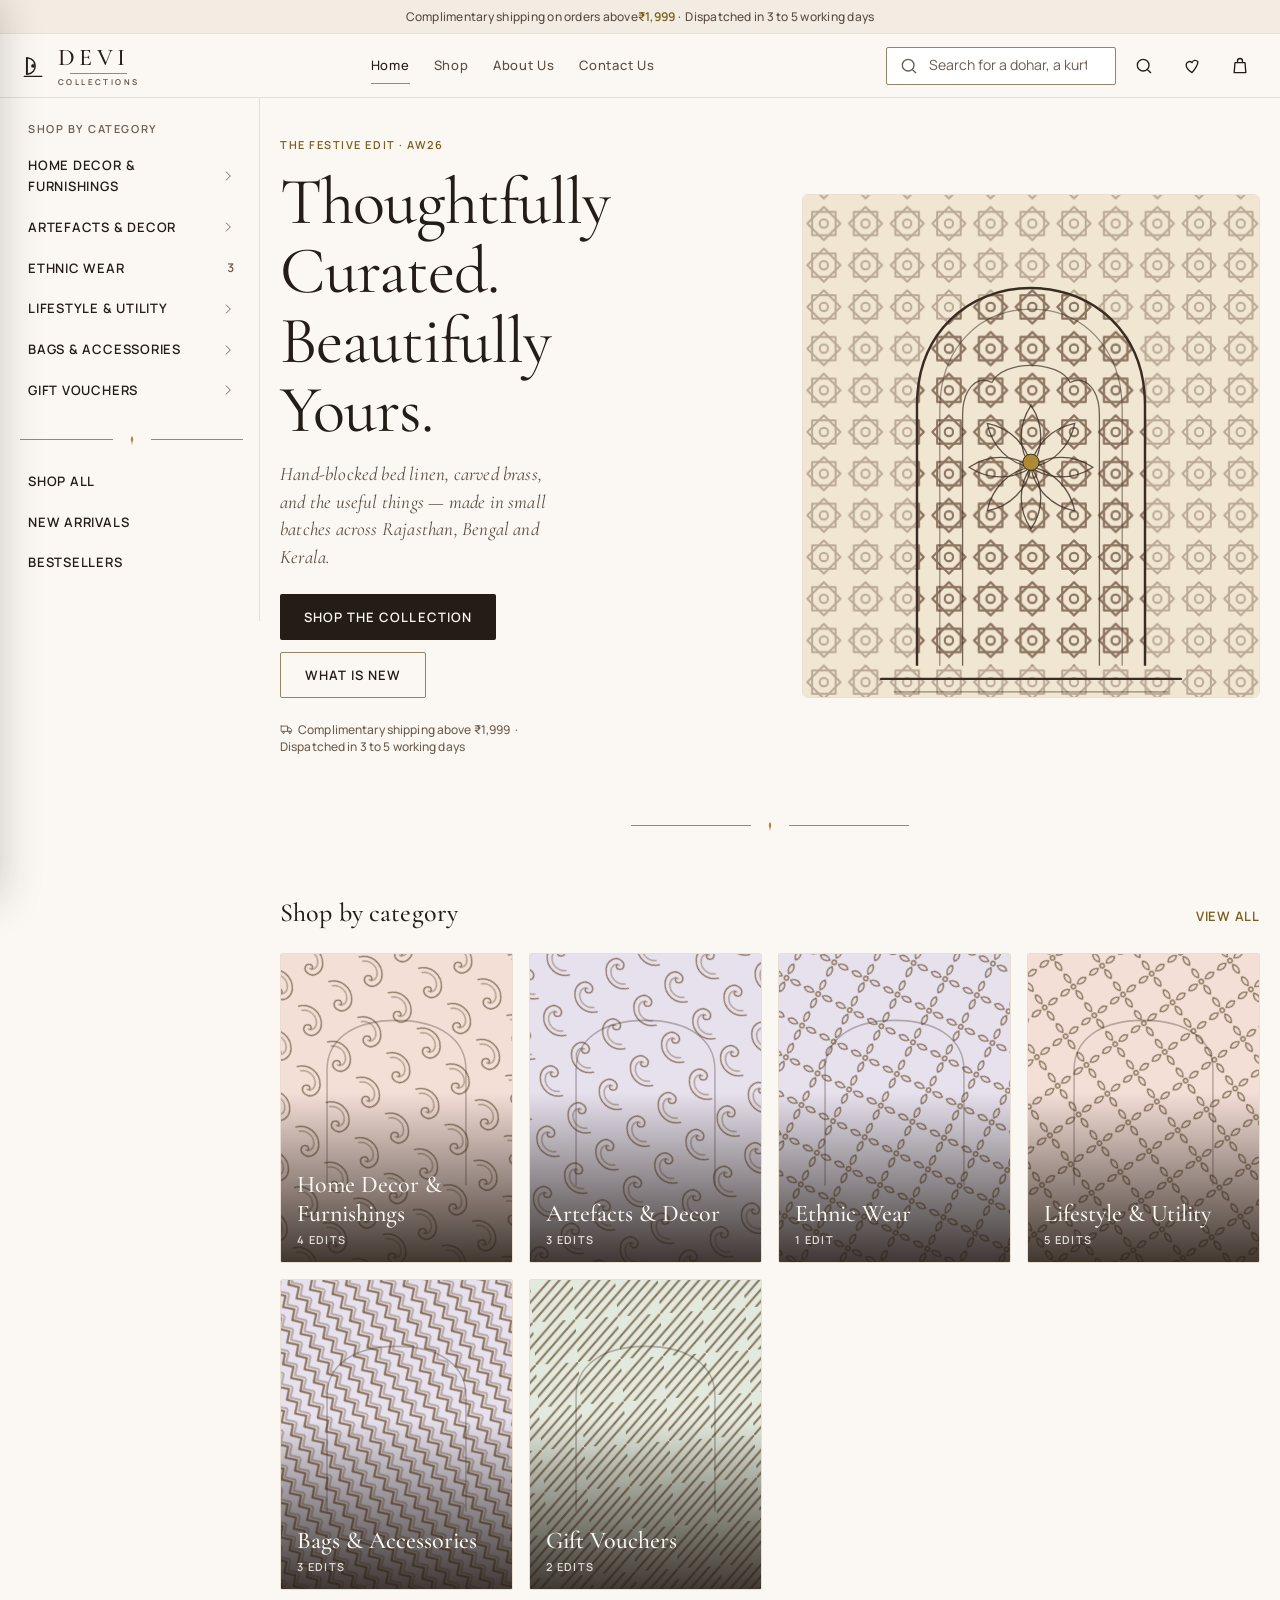
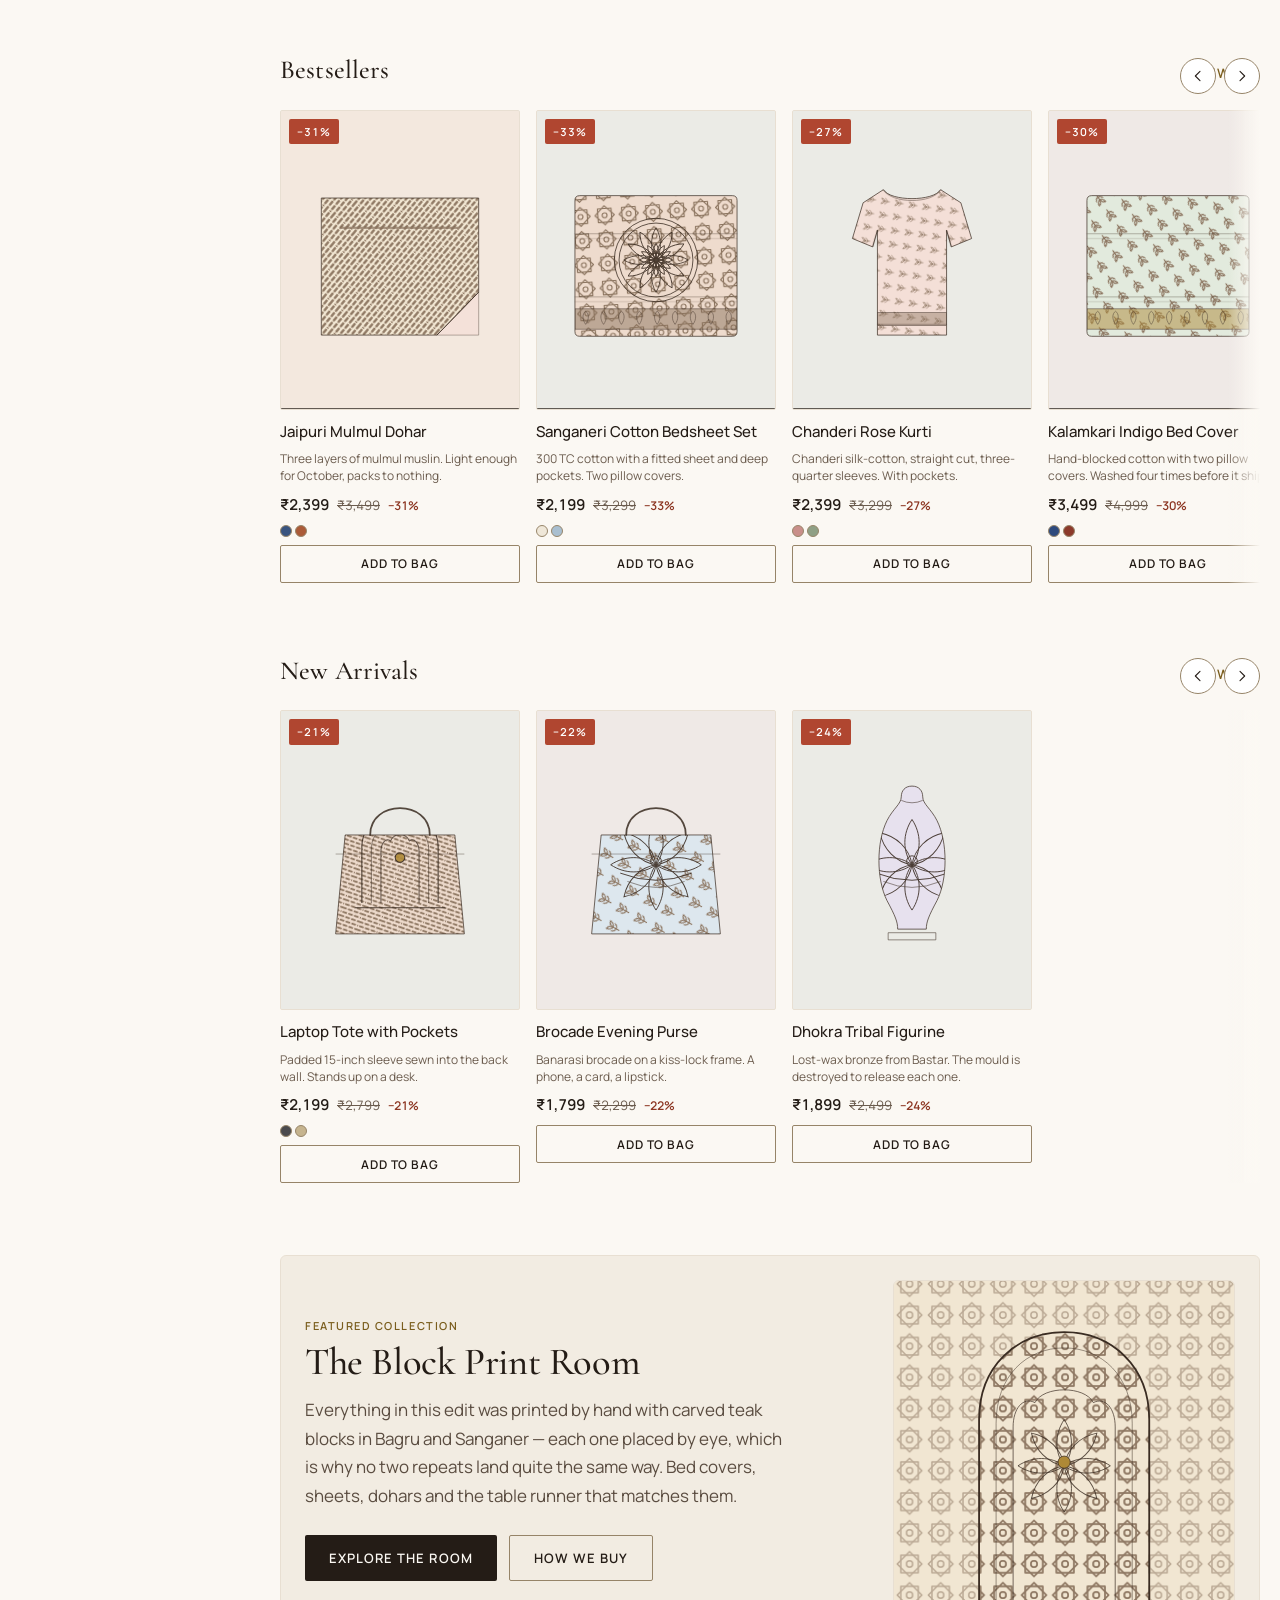
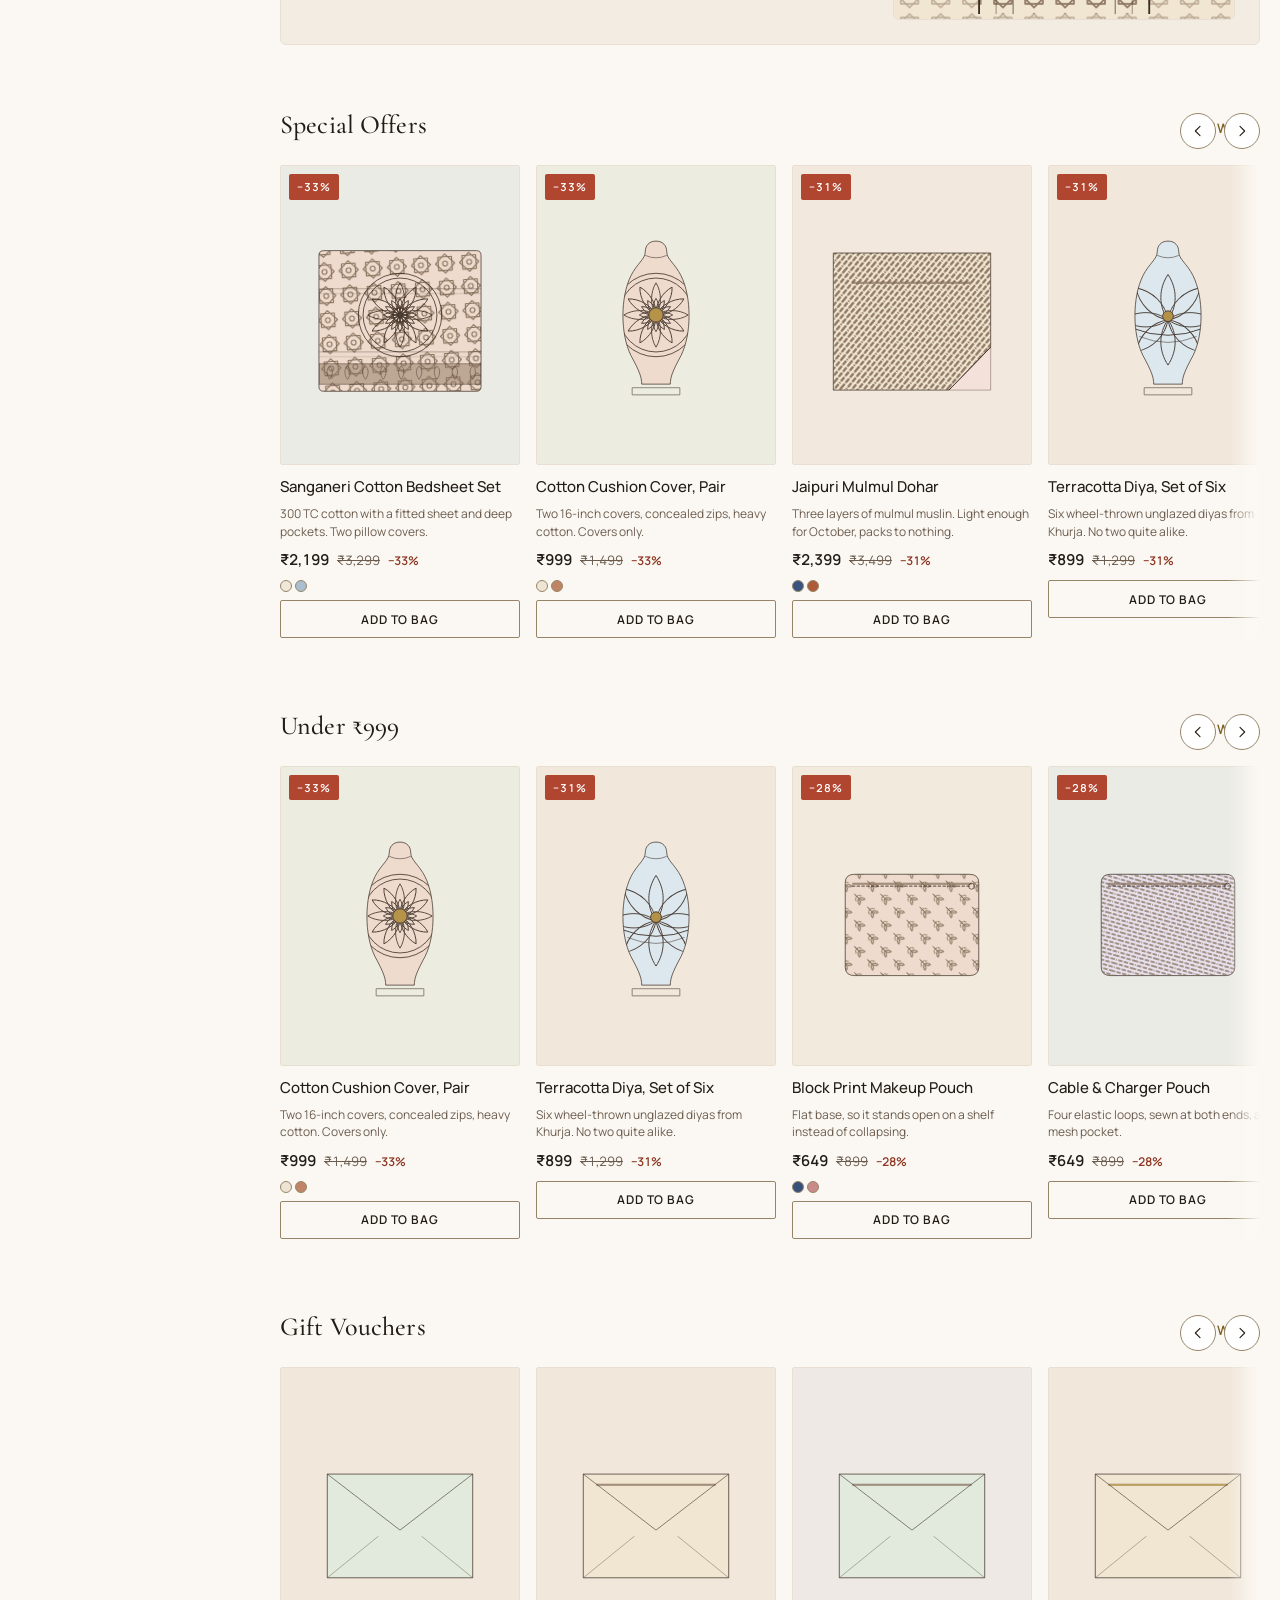
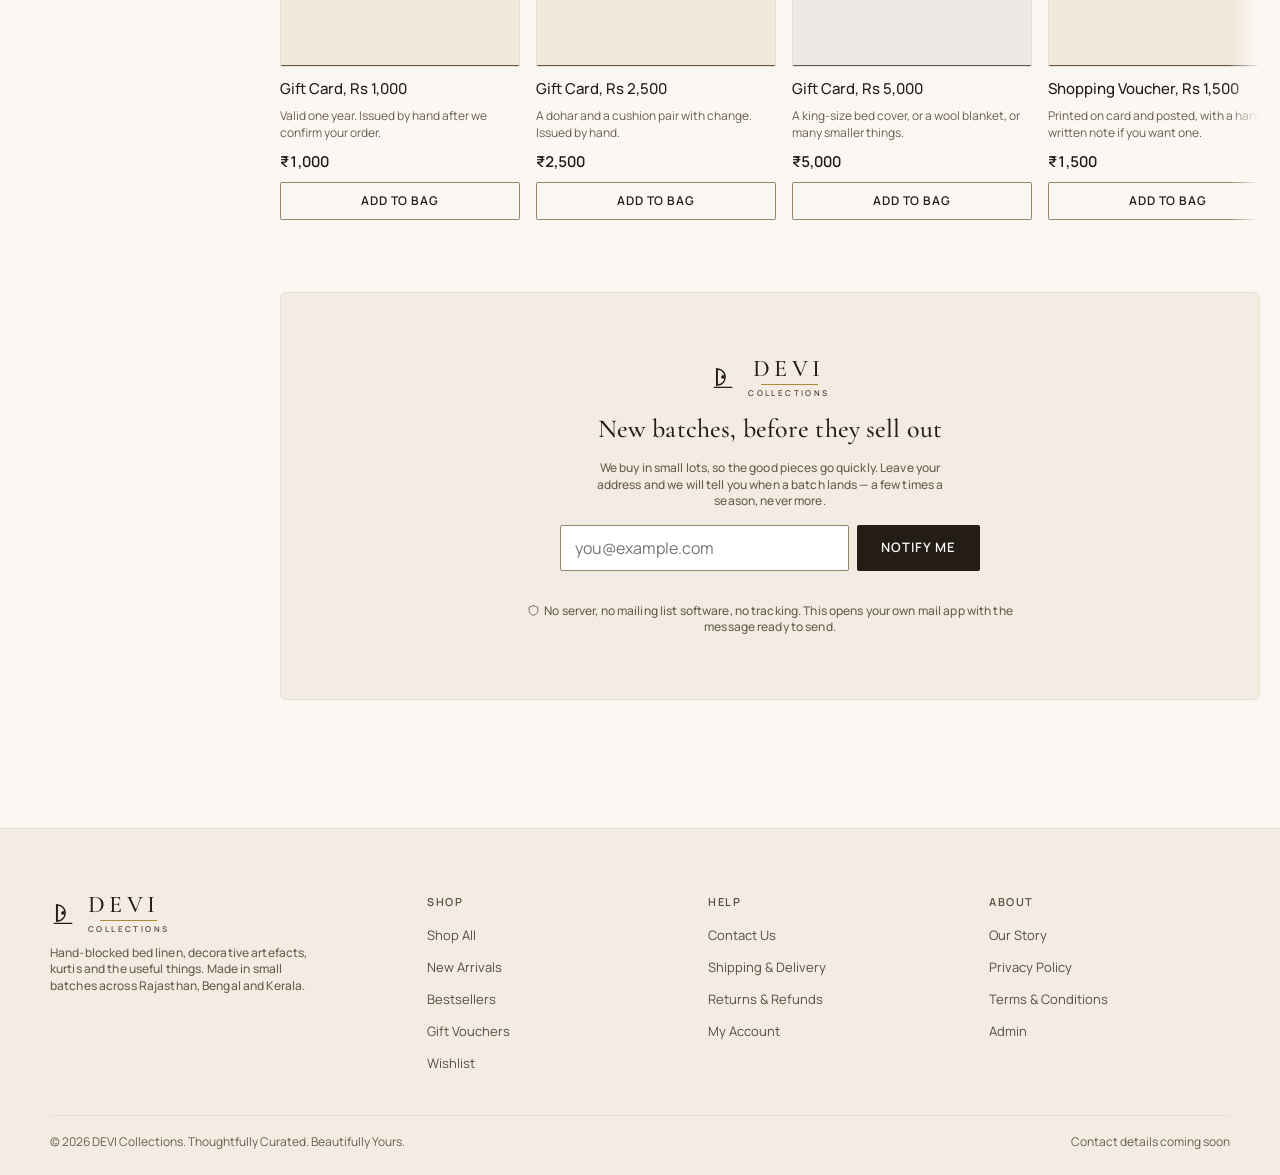
==== docs/index.html @ dd665f79 "DEVI Collections storefront A premium Indian lifestyle storefront: 54 products across six categories" ====
<!doctype html>
<html lang="en">
<head>
<meta charset="utf-8">
<meta name="viewport" content="width=device-width, initial-scale=1, viewport-fit=cover">
<title>DEVI Collections — Thoughtfully Curated. Beautifully Yours.</title>
<meta name="description" content="Hand-blocked bed linen, decorative artefacts, kurtis, utility goods and bags. A premium Indian lifestyle brand.">
<meta name="theme-color" content="#FBF8F3">

<link rel="preconnect" href="https://fonts.googleapis.com">
<link rel="preconnect" href="https://fonts.gstatic.com" crossorigin>
<link href="https://fonts.googleapis.com/css2?family=Cormorant+Garamond:ital,wght@0,400;0,500;0,600;1,400&family=Manrope:wght@400;500;600;700&display=swap" rel="stylesheet">

<!-- tokens.css MUST load first: every other sheet reads from it. -->
<style>
/* ===== styles/tokens.css ===== */
/* ============================================================================
   DEVI Collections — design tokens.

   THIS IS THE ONLY FILE IN THE PROJECT THAT MAY CONTAIN A :root BLOCK OR A
   LITERAL COLOUR. tools/tokens.pl enforces both halves of that: a hex in any
   other stylesheet fails the check, and so does a token defined in one palette
   block but missing from another.

   Three blocks, as in kirana: :root, the prefers-color-scheme override, and the
   forced [data-theme] block. DEVI ships LIGHT-ONLY -- the brand's whole claim is
   warm ivory, and a dark mode inverts the one thing that is the brand. So all
   three blocks carry the SAME light values.

   That is not a dodge, and the thing that makes it honest is `color-scheme:light`
   in all three. Copy light values into the dark block but leave `color-scheme:dark`
   and the page renders ivory while the browser renders scrollbars, date pickers
   and form widgets dark on top of it -- a half-themed page, which is worse than
   either choice made properly.

   To add a real dark palette later: fill in the two dark blocks and flip their
   color-scheme. Nothing else in the project needs to change, because no component
   rule anywhere names a colour.

   ⚠️ Every contrast ratio in the comments below was COMPUTED with the WCAG
   relative-luminance formula, not estimated. Three values were moved after
   measuring rather than shipped -- each is noted where it sits.
   ========================================================================= */

:root{
  /* ---- surfaces ---------------------------------------------------------- */
  --paper:#FBF8F3;   /* the page. Warm ivory, not white. */
  --card:#FFFFFF;    /* lifted panels, form fields, the drawer */
  --sunk:#F2ECE2;    /* the announcement strip, image tiles, disabled fills */

  /* ---- text -------------------------------------------------------------- */
  /* ink 15.82 on paper / 16.76 on card / 14.27 on sunk
     ink-soft 8.43 on paper / 8.26 on card / 7.03 on sunk
     ink-dim 6.07 on paper / 6.43 on card / 5.47 on sunk  -- clears 4.5 at 12px */
  --ink:#241C16;
  --ink-soft:#5A4C40;
  --ink-dim:#6B5C4E;
  --on-ink:#FBF8F3;  /* text on a filled --ink button. 15.82 */

  /* ---- borders ----------------------------------------------------------- */
  /* --edge is a DECORATIVE hairline and may be faint.
     --edge-2 is a CONTROL border -- a text input's border IS its affordance --
     so it must clear 3:1 on every surface it can sit on.
     ⚠️ #D3C6B4 was the obvious value and measured 1.68 on --card. A straight
     fail. Moved to #968468: 3.62 card / 3.42 paper / 3.08 sunk. */
  --edge:#E8DFD2;
  --edge-2:#968468;

  /* ---- antique gold ------------------------------------------------------ */
  /* ⚠️ #AE8936 is PINNED, not chosen. It is the only value in the family where
     dark ink on filled gold clears 4.5 (4.95) AND gold itself clears 3:1
     against --paper (3.08) so it can be a hairline rule.
     #9C7A2E failed BOTH ways at once -- white on it 4.01, dark ink on it 4.18:
     the classic mid-luminance dead zone. One step lighter (#B9944A) and the
     3:1 hairline rule fails at 2.68.
     ⚠️ --on-gold is DARK. This is the "never hardcode #fff on an accent" rule
     biting in LIGHT mode, which is where nobody expects it. */
  --gold:#AE8936;
  --gold-wash:#F8F0DC;
  --gold-ink:#7A5D1D;   /* 6.16 on card / 5.42 on gold-wash / 5.24 on sunk */
  --on-gold:#2A1F0C;    /* 4.95 on gold */

  /* ---- terracotta: SALE AND DISCOUNT ONLY -------------------------------- */
  /* Deliberately not the same hue as --alert. A price that is good news and a
     field that is wrong must not wear the same colour. */
  --rose:#B04630;
  --rose-wash:#FBEBE5;
  --rose-ink:#8C3521;   /* 7.94 on card / 6.85 on rose-wash */
  --on-rose:#FFFFFF;    /* 5.58 on rose */

  /* ---- success ----------------------------------------------------------- */
  --good:#2E6B4F;
  --good-wash:#E6F1EA;
  --good-ink:#215540;   /* 8.61 on card / 7.44 on good-wash */
  --on-good:#FFFFFF;    /* 6.30 on good */

  /* ---- error ------------------------------------------------------------- */
  --alert:#A8322A;
  --alert-wash:#FAEAE7;
  --alert-ink:#8A251E;  /* 8.88 on card / 7.61 on alert-wash */
  --on-alert:#FFFFFF;   /* 6.66 on alert */

  /* ---- amber: the honesty strip ------------------------------------------ */
  /* Its own accent, because "this is a demo id and takes no money" is neither
     an error nor good news, and must not be mistaken for either. */
  --warn:#8A6514;
  --warn-wash:#FCF3DF;
  --warn-ink:#6E5010;   /* 7.26 on card / 6.33 on warn-wash */
  --on-warn:#FFFFFF;    /* 5.21 on warn */

  /* ---- overlay ----------------------------------------------------------- */
  /* The category-tile gradient and the quick-view bar. Text sits only where
     alpha >= 0.80, measured 8.98 at that edge and 10.81 at full strength. */
  --veil:rgba(36,28,22,.86);
  --on-veil:#FBF8F3;
  --scrim:rgba(36,28,22,.44);  /* behind the mobile drawer */

  /* ---- ARTWORK: non-varying by design ------------------------------------
     Declared IDENTICALLY in all three blocks, exactly as kirana's --qr-paper /
     --qr-ink pair is. A generated swatch is a piece of cloth under light.
     Inverting it in dark mode makes every product read as a cut-out, and a real
     photograph -- the swap path -- is shot on white and cannot invert at all.
     Declaring these as non-varying is the honest way to say "not themed",
     rather than hardcoding them in art.js and arguing with the checker.

     art-ink measures 10.01-10.90 on all six pastels.
     art-ink-2 measures 3.24-3.53 -- LINEWORK ONLY, never text.
     ⚠️ art-gold on the pastels is 2.43-2.65 and FAILS 3:1. It is not fixed by
     darkening; it is fixed by a rule: GOLD IS A FILL, NEVER A STROKE. Every
     gold shape in art.js carries a 0.75-unit --art-ink outline (4.11 on gold),
     so the shape's edge carries the contrast. That is also how real zari and
     khari block-printing physically looks -- metallic fill inside a printed
     outline. The accessibility fix and the craft authenticity are one decision. */
  --art-paper:#FFFDF8;
  --art-ink:#3A2C22;
  --art-ink-2:#8C7560;
  --art-gold:#AE8936;
  --p-blush:#F4DFD7;
  --p-sage:#E2EADD;
  --p-sky:#DDE7EE;
  --p-sand:#F1E6D2;
  --p-lilac:#E7E1EE;
  --p-clay:#EEDBCD;

  /* ---- shadows ----------------------------------------------------------- */
  --sh-card:0 1px 2px rgba(36,28,22,.06);
  --sh-lift:0 6px 24px rgba(36,28,22,.10);
  --sh-drawer:0 0 40px rgba(36,28,22,.22);

  /* ---- type -------------------------------------------------------------- */
  /* Cormorant is VOICE: hero, headings, category names, the tagline.
     Manrope is DATA: product names, prices, labels, buttons, form fields.
     Applying the serif to everything is what makes a template collapse at 13px.
     ⚠️ Cormorant is never used below 20px -- its thin strokes hint away on
     Windows below that and it looks cheap, the opposite of the intent.
     --f-deva is a SYSTEM stack, loaded for nobody: the brand authors no
     Devanagari, but a customer's name or address will contain it and must not
     render as tofu. A webfont for someone else's keystrokes is 180KB wasted. */
  --f-display:'Cormorant Garamond',Georgia,'Times New Roman',serif;
  --f-ui:'Manrope','Segoe UI',system-ui,-apple-system,sans-serif;
  --f-deva:'Noto Sans Devanagari','Nirmala UI','Mangal',sans-serif;

  /* ---- space ------------------------------------------------------------- */
  /* s6/s7 are 40/64 against kirana's 32/48. This brand's whole claim is white
     space and the section rhythm has to be visibly slower. */
  --s1:4px; --s2:8px; --s3:12px; --s4:16px; --s5:24px; --s6:40px; --s7:64px;

  /* ---- radii ------------------------------------------------------------- */
  /* 2/6 against kirana's 6/10. Rounded corners read friendly and app-like;
     premium textile retail is near-square. */
  --r1:2px; --r2:6px;

  /* ---- metrics ----------------------------------------------------------- */
  --hh:64px;      /* header row */
  --strip:34px;   /* announcement strip above it */
  --rail:260px;   /* the category sidebar */
  --gutter:max(20px, env(safe-area-inset-left, 0px));

  /* ---- motion ------------------------------------------------------------
     Three durations, two easings, nothing else. No bounce, no spring, no
     overshoot anywhere in this system -- an overshoot curve says "playful".
     Every value here decelerates into place and stops.
     --t-zoom is the one deliberate outlier: a slow card zoom reads as
     considered, a 220ms one reads as a web app. */
  --t-micro:140ms;
  --t-move:220ms;
  --t-drawer:320ms;
  --t-zoom:480ms;
  --e-enter:cubic-bezier(.2,.6,.2,1);
  --e-exit:cubic-bezier(.4,0,.6,1);

  color-scheme:light;
}

/* DEVI ships light-only. This block exists so that the OS dark preference
   cannot produce a half-themed page -- NOT because the palette is unfinished.
   Do not "fill this in" with dark values without also doing the contrast work
   and flipping color-scheme; see the header of this file. */
@media (prefers-color-scheme: dark){
  :root:not([data-theme="light"]){
    --paper:#FBF8F3; --card:#FFFFFF; --sunk:#F2ECE2;
    --ink:#241C16; --ink-soft:#5A4C40; --ink-dim:#6B5C4E; --on-ink:#FBF8F3;
    --edge:#E8DFD2; --edge-2:#968468;
    --gold:#AE8936; --gold-wash:#F8F0DC; --gold-ink:#7A5D1D; --on-gold:#2A1F0C;
    --rose:#B04630; --rose-wash:#FBEBE5; --rose-ink:#8C3521; --on-rose:#FFFFFF;
    --good:#2E6B4F; --good-wash:#E6F1EA; --good-ink:#215540; --on-good:#FFFFFF;
    --alert:#A8322A; --alert-wash:#FAEAE7; --alert-ink:#8A251E; --on-alert:#FFFFFF;
    --warn:#8A6514; --warn-wash:#FCF3DF; --warn-ink:#6E5010; --on-warn:#FFFFFF;
    --veil:rgba(36,28,22,.86); --on-veil:#FBF8F3; --scrim:rgba(36,28,22,.44);
    --art-paper:#FFFDF8; --art-ink:#3A2C22; --art-ink-2:#8C7560; --art-gold:#AE8936;
    --p-blush:#F4DFD7; --p-sage:#E2EADD; --p-sky:#DDE7EE;
    --p-sand:#F1E6D2; --p-lilac:#E7E1EE; --p-clay:#EEDBCD;
    --sh-card:0 1px 2px rgba(36,28,22,.06);
    --sh-lift:0 6px 24px rgba(36,28,22,.10);
    --sh-drawer:0 0 40px rgba(36,28,22,.22);
    --f-display:'Cormorant Garamond',Georgia,'Times New Roman',serif;
    --f-ui:'Manrope','Segoe UI',system-ui,-apple-system,sans-serif;
    --f-deva:'Noto Sans Devanagari','Nirmala UI','Mangal',sans-serif;
    --s1:4px; --s2:8px; --s3:12px; --s4:16px; --s5:24px; --s6:40px; --s7:64px;
    --r1:2px; --r2:6px;
    --hh:64px; --strip:34px; --rail:260px;
    --gutter:max(20px, env(safe-area-inset-left, 0px));
    --t-micro:140ms; --t-move:220ms; --t-drawer:320ms; --t-zoom:480ms;
    --e-enter:cubic-bezier(.2,.6,.2,1);
    --e-exit:cubic-bezier(.4,0,.6,1);
    color-scheme:light;
  }
}

/* The forced-theme block, for a host that sets data-theme explicitly.
   Byte-identical to the one above, for the same reason. */
:root[data-theme="dark"]{
  --paper:#FBF8F3; --card:#FFFFFF; --sunk:#F2ECE2;
  --ink:#241C16; --ink-soft:#5A4C40; --ink-dim:#6B5C4E; --on-ink:#FBF8F3;
  --edge:#E8DFD2; --edge-2:#968468;
  --gold:#AE8936; --gold-wash:#F8F0DC; --gold-ink:#7A5D1D; --on-gold:#2A1F0C;
  --rose:#B04630; --rose-wash:#FBEBE5; --rose-ink:#8C3521; --on-rose:#FFFFFF;
  --good:#2E6B4F; --good-wash:#E6F1EA; --good-ink:#215540; --on-good:#FFFFFF;
  --alert:#A8322A; --alert-wash:#FAEAE7; --alert-ink:#8A251E; --on-alert:#FFFFFF;
  --warn:#8A6514; --warn-wash:#FCF3DF; --warn-ink:#6E5010; --on-warn:#FFFFFF;
  --veil:rgba(36,28,22,.86); --on-veil:#FBF8F3; --scrim:rgba(36,28,22,.44);
  --art-paper:#FFFDF8; --art-ink:#3A2C22; --art-ink-2:#8C7560; --art-gold:#AE8936;
  --p-blush:#F4DFD7; --p-sage:#E2EADD; --p-sky:#DDE7EE;
  --p-sand:#F1E6D2; --p-lilac:#E7E1EE; --p-clay:#EEDBCD;
  --sh-card:0 1px 2px rgba(36,28,22,.06);
  --sh-lift:0 6px 24px rgba(36,28,22,.10);
  --sh-drawer:0 0 40px rgba(36,28,22,.22);
  --f-display:'Cormorant Garamond',Georgia,'Times New Roman',serif;
  --f-ui:'Manrope','Segoe UI',system-ui,-apple-system,sans-serif;
  --f-deva:'Noto Sans Devanagari','Nirmala UI','Mangal',sans-serif;
  --s1:4px; --s2:8px; --s3:12px; --s4:16px; --s5:24px; --s6:40px; --s7:64px;
  --r1:2px; --r2:6px;
  --hh:64px; --strip:34px; --rail:260px;
  --gutter:max(20px, env(safe-area-inset-left, 0px));
  --t-micro:140ms; --t-move:220ms; --t-drawer:320ms; --t-zoom:480ms;
  --e-enter:cubic-bezier(.2,.6,.2,1);
  --e-exit:cubic-bezier(.4,0,.6,1);
  color-scheme:light;
}

/* ===== styles/base.css ===== */
/* ============================================================================
   DEVI Collections — reset, type scale, focus, utilities.

   NO LITERAL COLOURS IN THIS FILE OR ANY OTHER STYLESHEET. Everything goes
   through a token from tokens.css. tools/tokens.pl fails on a hex here.
   ========================================================================= */

*,*::before,*::after{ box-sizing:border-box; }

html{
  -webkit-text-size-adjust:100%;
  scroll-behavior:smooth;
}

body{
  margin:0;
  background:var(--paper);
  color:var(--ink);
  font-family:var(--f-ui);
  font-size:15px;
  line-height:1.60;
  font-weight:400;
  -webkit-font-smoothing:antialiased;
  -moz-osx-font-smoothing:grayscale;
  text-rendering:optimizeLegibility;
}

/* ⚠️ LOAD-BEARING. Any component rule giving an element a display beats the
   UA's [hidden], and this site has sections that are display:grid and category
   sub-lists that are display:flex. Without !important the entire category tree
   renders permanently expanded and every screen stacks on top of every other.
   This exact bug left kirana's back button sitting on its home screen. */
[hidden]{ display:none !important; }

img,svg{ display:block; max-width:100%; }
img{ height:auto; }

/* ⚠️ The blanket display:block above is right for a standalone glyph and
   WRONG for one sitting inside a sentence -- it throws the icon onto its own
   line, which looked like a stray mark above the hero's shipping note.
   An icon in flowing text is inline, and sits on the baseline. */
p svg, .t-micro svg, .card-desc svg, .crumbs svg, .total-row svg, .ord-meta svg{
  display:inline-block; vertical-align:-.15em; margin-right:2px;
}

button,input,select,textarea{
  font:inherit;
  color:inherit;
  margin:0;
}
button{ background:none; border:0; padding:0; cursor:pointer; }
button:disabled{ cursor:not-allowed; }

a{ color:inherit; text-decoration:none; }

ul,ol{ margin:0; padding:0; list-style:none; }

h1,h2,h3,h4,p,figure,blockquote{ margin:0; }

hr{ border:0; border-top:1px solid var(--edge); margin:0; }

/* User-entered text will contain Devanagari. The brand authors none, so no
   webfont is loaded -- this is a system stack so a name or an address line
   never renders as tofu. */
input,textarea,.user-text{ font-family:var(--f-ui),var(--f-deva); }

/* ---------------------------------------------------------------------------
   FOCUS -- two-tone, and this is not optional.

   ⚠️ A single --ink ring measures 2.66 on --good and fails. The --paper halo
   guarantees the ink ring always lands on --paper, where it measures 15.82
   whatever the element underneath is filled with. Provably correct for every
   current accent and every future one.
   ------------------------------------------------------------------------ */
:focus{ outline:none; }
:focus-visible{
  outline:2px solid var(--ink);
  outline-offset:2px;
  box-shadow:0 0 0 2px var(--paper);
  border-radius:var(--r1);
}

::selection{ background:var(--gold-wash); color:var(--ink); }

/* ---------------------------------------------------------------------------
   TYPE SCALE
   The ramp is 11 12 13 15 17 20 26 30 44 68. The top is roughly 1.25; the
   bottom four are HAND-SET, not ratio-derived -- 1.25 from 15px gives 18.75
   and 11.7, and a half-pixel type scale is how a system starts lying about
   itself.
   ------------------------------------------------------------------------ */

.t-hero{
  font-family:var(--f-display); font-weight:400;
  font-size:clamp(40px,5.2vw,68px); line-height:1.04; letter-spacing:-.015em;
}
.t-h1{
  font-family:var(--f-display); font-weight:500;
  font-size:clamp(30px,3vw,44px); line-height:1.12; letter-spacing:-.01em;
}
.t-h2{
  font-family:var(--f-display); font-weight:500;
  font-size:26px; line-height:1.22; letter-spacing:.005em;
}
.t-h3{
  font-family:var(--f-display); font-weight:600;
  font-size:20px; line-height:1.3;
}
.t-tagline{
  font-family:var(--f-display); font-weight:400; font-style:italic;
  font-size:19px; line-height:1.45; letter-spacing:.01em;
  color:var(--ink-soft);
}
.t-body{ font-size:15px; line-height:1.60; }
.t-long{ font-size:17px; line-height:1.70; }

/* The one device that signals "considered" without colour or ornament.
   The wide tracking is doing that work; do not reduce it. */
.t-eyebrow{
  font-size:11px; font-weight:600; line-height:1.2;
  text-transform:uppercase; letter-spacing:.14em;
}
.t-micro{ font-size:12px; font-weight:500; line-height:1.35; letter-spacing:.01em; }

.t-num{ font-variant-numeric:tabular-nums; }

/* ---------------------------------------------------------------------------
   UTILITIES
   ------------------------------------------------------------------------ */

.dim{ color:var(--ink-dim); }
.soft{ color:var(--ink-soft); }

.sr-only{
  position:absolute; width:1px; height:1px;
  padding:0; margin:-1px; overflow:hidden;
  clip:rect(0,0,0,0); white-space:nowrap; border:0;
}

/* Skip link -- visible only on keyboard focus. */
.skip{
  position:absolute; left:var(--s4); top:calc(var(--s4) * -4);
  z-index:90; padding:var(--s2) var(--s4);
  background:var(--card); border:1px solid var(--edge-2);
  border-radius:var(--r1);
  transition:top var(--t-micro) var(--e-enter);
}
.skip:focus-visible{ top:var(--s4); }

.stack > * + *{ margin-top:var(--s3); }

/* The gold rule ornament's container -- a hairline with the lotus bud centred.
   Used as the section divider throughout; it does more "not a template" work
   than any other single element in the system. */
.ornament{
  display:flex; align-items:center; justify-content:center;
  gap:var(--s3); color:var(--gold);
}
.ornament::before,.ornament::after{
  content:''; height:1px; flex:1; max-width:120px;
  background:currentColor;
}

/* ---------------------------------------------------------------------------
   MOTION
   The blanket rule, as in kirana. The drawer then appears instantly, which is
   correct behaviour and not a bug.

   ⚠️ But reduced motion must not mean reduced FEEDBACK. The product card's
   hover state is carried entirely by a transform, which this rule deletes --
   a common and completely invisible accessibility regression. components.css
   restores it as a gold inset ring under the same query.
   ------------------------------------------------------------------------ */
@media (prefers-reduced-motion: reduce){
  html{ scroll-behavior:auto; }
  *{ animation:none !important; transition:none !important; }
}

/* ===== styles/layout.css ===== */
/* ============================================================================
   DEVI Collections — the shell: strip, header, sidebar rail, drawer, footer.

   The sidebar collapses to a drawer at 1024px. That is the real constraint
   point: below it, 240px of rail plus three 240px cards plus gutters stops
   fitting, and shrinking the cards instead is what makes a grid look cramped.
   ========================================================================= */

/* ---------------------------------------------------------------------------
   ANNOUNCEMENT STRIP -- kept at every width. One line, and it is where free
   shipping and festive dates live.
   ------------------------------------------------------------------------ */
.strip{
  height:var(--strip);
  display:flex; align-items:center; justify-content:center;
  background:var(--sunk);
  border-bottom:1px solid var(--edge);
  padding:0 var(--gutter);
  font-size:12px; font-weight:500; letter-spacing:.02em;
  color:var(--ink-soft);
  text-align:center;
  overflow:hidden; white-space:nowrap; text-overflow:ellipsis;
}
.strip b{ color:var(--gold-ink); font-weight:600; }

/* ---------------------------------------------------------------------------
   HEADER
   ⚠️ The logo stays LEFT at every width. Centring it on mobile is conventional
   and wrong here: it costs the row its most stable anchor and forces the
   hamburger and the cart into a symmetry that breaks the moment the cart badge
   gains a second digit.
   ------------------------------------------------------------------------ */
.hdr{
  position:sticky; top:0; z-index:40;
  height:var(--hh);
  display:grid;
  grid-template-columns:auto 1fr auto;
  align-items:center; gap:var(--s4);
  padding:0 var(--gutter);
  background:var(--paper);
  border-bottom:1px solid var(--edge);
}
.hdr-left{ display:flex; align-items:center; gap:var(--s3); }

.burger{
  display:none;
  width:40px; height:40px;
  align-items:center; justify-content:center;
  color:var(--ink); border-radius:var(--r1);
}

.logo{ display:flex; align-items:center; gap:var(--s3); color:var(--ink); }
.logo svg{ flex:none; }

.nav{ display:flex; align-items:center; justify-content:center; gap:var(--s5); }
.nav a{
  font-size:13px; font-weight:500; letter-spacing:.06em;
  color:var(--ink-soft);
  padding:var(--s2) 0;
  position:relative;
  transition:color var(--t-micro) var(--e-enter);
}
.nav a:hover{ color:var(--ink); }
.nav a[aria-current="page"]{ color:var(--ink); }
/* The active nav link's underline is gold and sits below the baseline --
   a rule, not a pill. */
.nav a[aria-current="page"]::after{
  content:''; position:absolute; left:0; right:0; bottom:0;
  height:1px; background:var(--gold);
}

.hdr-right{ display:flex; align-items:center; gap:var(--s2); }

.icon-btn{
  position:relative;
  width:40px; height:40px;
  display:flex; align-items:center; justify-content:center;
  color:var(--ink); border-radius:var(--r1);
  transition:color var(--t-micro) var(--e-enter);
}
.icon-btn:hover{ color:var(--gold-ink); }

/* The count badge. tabular-nums so 9 and 11 do not shift the layout. */
.badge-count{
  position:absolute; top:3px; right:2px;
  min-width:17px; height:17px; padding:0 4px;
  display:flex; align-items:center; justify-content:center;
  background:var(--ink); color:var(--on-ink);
  font-size:10px; font-weight:700; line-height:1;
  font-variant-numeric:tabular-nums;
  border-radius:9px;
  border:1.5px solid var(--paper);
}

/* Desktop search -- an inline field. Below 1024 it becomes an icon that opens
   a full-width row BENEATH the header rather than squeezing inline. */
.search-wrap{ display:flex; justify-content:center; }
.search{
  display:flex; align-items:center; gap:var(--s2);
  width:min(320px,100%); height:38px;
  padding:0 var(--s3);
  background:var(--card);
  border:1px solid var(--edge-2);
  border-radius:var(--r1);
  color:var(--ink-dim);
}
.search:focus-within{ border-color:var(--ink); }
.search input{
  flex:1; min-width:0; border:0; background:none;
  font-size:14px; color:var(--ink);
}
.search input::placeholder{ color:var(--ink-dim); }
.search input:focus-visible{ outline:none; box-shadow:none; }

.search-row{
  display:none;
  padding:var(--s3) var(--gutter);
  border-bottom:1px solid var(--edge);
  background:var(--paper);
}
.search-row.open{ display:block; }
.search-row .search{ width:100%; height:44px; }

/* ---------------------------------------------------------------------------
   THE BODY GRID: rail + main
   ------------------------------------------------------------------------ */
.shell{
  display:grid;
  grid-template-columns:var(--rail) minmax(0,1fr);
  align-items:start;
}

.rail{
  position:sticky;
  top:calc(var(--strip) + var(--hh));
  max-height:calc(100vh - var(--strip) - var(--hh));
  overflow-y:auto;
  overscroll-behavior:contain;
  padding:var(--s5) var(--s4) var(--s6) var(--gutter);
  border-right:1px solid var(--edge);
  /* ⚠️ Background is --paper, the SAME as the page. It is a column of type,
     not a panel. A filled sidebar with its own tint is the template look. */
  background:var(--paper);
}
.rail::-webkit-scrollbar{ width:6px; }
.rail::-webkit-scrollbar-thumb{ background:var(--edge); border-radius:3px; }

.main{
  min-width:0;
  padding:var(--s6) var(--gutter) var(--s7);
}
.main-wide{ max-width:1180px; }

/* ---------------------------------------------------------------------------
   MOBILE DRAWER
   ------------------------------------------------------------------------ */
.scrim{
  position:fixed; inset:0; z-index:50;
  background:var(--scrim);
  opacity:0; pointer-events:none;
  transition:opacity var(--t-drawer) var(--e-exit);
}
.scrim.open{ opacity:1; pointer-events:auto; }

.drawer{
  position:fixed; z-index:60;
  top:0; left:0; bottom:0;
  width:min(320px,86vw);
  background:var(--card);
  box-shadow:var(--sh-drawer);
  transform:translateX(-100%);
  transition:transform var(--t-drawer) var(--e-exit);
  display:flex; flex-direction:column;
  overscroll-behavior:contain;
}
.drawer.open{
  transform:translateX(0);
  transition-timing-function:var(--e-enter);
}
.drawer-head{
  flex:none;
  height:var(--hh);
  display:flex; align-items:center; justify-content:space-between;
  padding:0 var(--s4);
  border-bottom:1px solid var(--edge);
}
.drawer-body{ flex:1; overflow-y:auto; padding:var(--s4); }
/* The nav links move into the drawer above the category tree, separated by
   the gold rule ornament. */
.drawer-nav{ display:flex; flex-direction:column; gap:var(--s1); margin-bottom:var(--s4); }
.drawer-nav a{
  padding:var(--s3) var(--s2);
  font-size:14px; font-weight:500; letter-spacing:.04em;
  color:var(--ink);
  border-radius:var(--r1);
}
.drawer-nav a:hover{ background:var(--sunk); }

/* ---------------------------------------------------------------------------
   FOOTER
   ------------------------------------------------------------------------ */
.ftr{
  grid-column:1 / -1;
  border-top:1px solid var(--edge);
  background:var(--sunk);
  padding:var(--s7) var(--gutter) var(--s5);
}
.ftr-grid{
  max-width:1180px; margin:0 auto;
  display:grid; gap:var(--s6);
  grid-template-columns:1.4fr repeat(3,1fr);
}
.ftr h4{
  font-size:11px; font-weight:600; text-transform:uppercase;
  letter-spacing:.14em; color:var(--ink-soft);
  margin-bottom:var(--s3);
}
.ftr li + li{ margin-top:var(--s2); }
.ftr li a{
  font-size:13px; color:var(--ink-soft);
  transition:color var(--t-micro) var(--e-enter);
}
.ftr li a:hover{ color:var(--ink); text-decoration:underline; text-underline-offset:3px; }
.ftr-base{
  max-width:1180px; margin:var(--s6) auto 0;
  padding-top:var(--s4);
  border-top:1px solid var(--edge);
  display:flex; flex-wrap:wrap; gap:var(--s3) var(--s5);
  align-items:center; justify-content:space-between;
  font-size:12px; color:var(--ink-dim);
}

/* ---------------------------------------------------------------------------
   SECTION TRANSITION
   Entering section only. A cross-fade needs both sections mounted, which
   doubles the document height mid-transition and jumps the scroll position.
   ------------------------------------------------------------------------ */
@keyframes enter{ from{ opacity:0; transform:translateY(6px); } to{ opacity:1; transform:none; } }
.screen{ animation:enter 180ms var(--e-enter) both; }

/* ---------------------------------------------------------------------------
   BREAKPOINTS
   ------------------------------------------------------------------------ */
@media (max-width:1279px){
  :root{ --rail:240px; }
  .search{ width:min(220px,100%); }
}

/* The rail becomes a drawer. */
@media (max-width:1023px){
  .shell{ grid-template-columns:minmax(0,1fr); }
  .rail{ display:none; }
  .burger{ display:flex; }
  .nav{ display:none; }
  .search-wrap{ display:none; }
  .main{ padding-top:var(--s5); }
  .ftr-grid{ grid-template-columns:1fr 1fr; gap:var(--s5); }
}

@media (max-width:599px){
  :root{ --gutter:max(16px, env(safe-area-inset-left, 0px)); }
  .hdr{ gap:var(--s2); }
  .ftr-grid{ grid-template-columns:1fr; }
  .ftr-base{ justify-content:flex-start; }
}

@media (max-width:379px){
  :root{ --gutter:max(12px, env(safe-area-inset-left, 0px)); }
  /* The wishlist icon moves into the drawer; the cart stays. */
  .hdr-right .icon-btn[data-opt]{ display:none; }
}

/* ===== styles/components.css ===== */
/* ============================================================================
   DEVI Collections — components.

   The governing decision: PRODUCTS FLOAT, NOTHING IS BOXED. The product card
   has no border, no fill and no shadow; only the image tile has an edge.
   Boxing every tile in a bordered white rectangle is the single most
   recognisable template signature, and avoiding it costs nothing.
   ========================================================================= */

/* ---------------------------------------------------------------------------
   THE LOGO LOCKUP
   COLLECTIONS is 0.34x the DEVI cap height and tracked to optically match its
   width. Match by adjusting TRACKING, never by scaling -- scaling breaks the
   stroke-weight relationship between the two lines.
   ------------------------------------------------------------------------ */
.logo-lock{ display:flex; align-items:center; gap:var(--s3); color:var(--ink); }
.logo-mark{ display:flex; flex:none; }
.logo-words{ display:flex; flex-direction:column; gap:2px; line-height:1; }
.logo-devi{
  font-family:var(--f-display); font-weight:500;
  font-size:24px; line-height:1;
  letter-spacing:.18em;
  /* Wide tracking visually detaches a narrow terminal letter, so the final I
     needs the extra sidebar back. Done with padding, not a negative margin,
     so the box still contains it. */
  padding-right:.02em;
}
.logo-rule{ display:block; height:1px; background:var(--gold); margin:1px 15% 2px; }
.logo-coll{
  font-family:var(--f-ui); font-weight:600;
  font-size:8px; line-height:1;
  letter-spacing:.30em;
  color:var(--ink-soft);
}
.logo-lg{ flex-direction:column; gap:var(--s5); text-align:center; }
.logo-lg .logo-words{ align-items:center; }
.logo-lg .logo-devi{ font-size:44px; letter-spacing:.2em; }
.logo-lg .logo-rule{ width:100%; margin:var(--s1) 0; }
.logo-lg .logo-coll{ font-size:13px; letter-spacing:.42em; }

@media (max-width:599px){
  .logo-devi{ font-size:20px; }
  .logo-coll{ font-size:7px; letter-spacing:.26em; }
}

/* ---------------------------------------------------------------------------
   BUTTONS
   The ink -> gold hover is the brand's one moment of warmth, and it costs
   nothing because the measurement already cleared: --on-gold on --gold is 4.95.
   ------------------------------------------------------------------------ */
.btn{
  display:inline-flex; align-items:center; justify-content:center;
  gap:var(--s2);
  height:46px; padding:0 var(--s5);
  border-radius:var(--r1);
  font-size:13px; font-weight:600;
  text-transform:uppercase; letter-spacing:.08em;
  white-space:nowrap;
  transition:background var(--t-micro) var(--e-enter),
             color var(--t-micro) var(--e-enter),
             border-color var(--t-micro) var(--e-enter),
             transform var(--t-micro) var(--e-enter);
}
.btn:active{ transform:translateY(1px); }

.btn-primary{ background:var(--ink); color:var(--on-ink); }
.btn-primary:hover:not(:disabled){ background:var(--gold); color:var(--on-gold); }

.btn-secondary{
  background:transparent; color:var(--ink);
  border:1px solid var(--edge-2);
}
.btn-secondary:hover:not(:disabled){ border-color:var(--ink); }

.btn-ghost{
  height:auto; padding:0;
  background:none; color:var(--gold-ink);
  text-transform:none; letter-spacing:.02em; font-size:13px;
}
.btn-ghost:hover:not(:disabled){
  text-decoration:underline; text-underline-offset:4px;
}

/* ⚠️ Disabled text clears 5.47 deliberately. Most disabled states fail
   contrast, and a greyed-out control that cannot be read cannot explain why
   it is disabled -- which on this site is the whole point, because the card
   payment option ships disabled WITH ITS REASON ON IT. */
.btn:disabled{
  background:var(--sunk); color:var(--ink-dim);
  border-color:var(--edge);
}
.btn-sm{ height:38px; padding:0 var(--s4); font-size:12px; }
.btn-block{ width:100%; }

/* ---------------------------------------------------------------------------
   SIDEBAR CATEGORY TREE
   ------------------------------------------------------------------------ */
.tree-head{
  font-size:11px; font-weight:600; text-transform:uppercase;
  letter-spacing:.14em; color:var(--ink-dim);
  padding:0 var(--s2) var(--s3);
}

.tree-group + .tree-group{ margin-top:var(--s1); }

.tree-top{
  width:100%;
  display:flex; align-items:center; gap:var(--s2);
  min-height:36px; padding:var(--s2);
  text-align:left;
  font-size:13px; font-weight:600;
  text-transform:uppercase; letter-spacing:.06em;
  color:var(--ink);
  border-radius:var(--r1);
  transition:color var(--t-micro) var(--e-enter);
}
.tree-top:hover{ color:var(--gold-ink); }
.tree-top .chev{
  margin-left:auto; flex:none;
  transition:transform var(--t-move) var(--e-enter);
  color:var(--ink-dim);
}
.tree-top[aria-expanded="true"] .chev{ transform:rotate(90deg); }

/* A single-child group renders as a PLAIN LINK, not a disclosure.
   ⚠️ Ethnic Wear -> Kurtis is the only one, which is exactly why it gets
   missed: an expand arrow that reveals one row reads as a broken menu. */
.tree-top.is-leaf .chev{ display:none; }

/* ⚠️ Animating to height:auto is impossible. grid-template-rows 0fr -> 1fr
   transitions cleanly with no JS measurement and no scrollHeight read. */
.tree-wrap{
  display:grid; grid-template-rows:0fr;
  transition:grid-template-rows var(--t-move) var(--e-enter);
}
.tree-wrap.open{ grid-template-rows:1fr; }
.tree-sub{ overflow:hidden; }

.tree-sub li{
  /* The vertical guide at the indent is a jaali hairline doing structural
     work -- the brand motif as furniture. */
  border-left:1px solid var(--edge);
  margin-left:var(--s3);
}
.tree-sub a{
  display:flex; align-items:center; gap:var(--s2);
  min-height:32px; padding:var(--s1) var(--s2) var(--s1) var(--s3);
  font-size:14px; color:var(--ink-soft);
  transition:color var(--t-micro) var(--e-enter);
}
.tree-sub a:hover{ color:var(--ink); }

/* Active is a 2px gold bar on the left edge, never a filled pill.
   Filled pills in a sidebar are the template look again. */
.tree-sub li.active{ border-left:2px solid var(--gold); margin-left:calc(var(--s3) - 1px); }
.tree-sub li.active a{ color:var(--ink); font-weight:600; }

.tree-count{
  margin-left:auto;
  font-size:12px; color:var(--ink-dim);
  font-variant-numeric:tabular-nums;
}

/* ---------------------------------------------------------------------------
   PRODUCT CARD
   ------------------------------------------------------------------------ */
.grid-products{
  display:grid;
  grid-template-columns:repeat(4,minmax(0,1fr));
  gap:var(--s5) var(--s5);
}

.card{ position:relative; display:flex; flex-direction:column; }

/* 4:5 locked in CSS so swapping generated SVG for a photograph causes ZERO
   layout shift. The SVG uses preserveAspectRatio="xMidYMid slice" and the
   <img> uses object-fit:cover -- both crop identically. */
.card-tile{
  position:relative;
  aspect-ratio:4/5;
  background:var(--sunk);
  border:1px solid var(--edge);
  border-radius:var(--r1);
  overflow:hidden;
  transition:border-color var(--t-micro) var(--e-enter),
             box-shadow var(--t-micro) var(--e-enter);
}
/* ⚠️ The transform goes on the INNER image inside overflow:hidden, never on
   the card. Scaling the card blurs its text during the transition and nudges
   its neighbours. */
.card-art{
  width:100%; height:100%;
  object-fit:cover;
  transition:transform var(--t-zoom) var(--e-enter);
}
.card-art > svg{ width:100%; height:100%; display:block; }

@media (hover:hover){
  .card:hover .card-tile{ border-color:var(--gold); box-shadow:var(--sh-lift); }
  .card:hover .card-art{ transform:scale(1.03); }
  .card:hover .quick{ transform:translateY(0); }
  .card .wish{ opacity:0; }
  .card:hover .wish,.card .wish:focus-visible,.card .wish.on{ opacity:1; }
}

/* ⚠️ Under reduced motion the hover zoom above is deleted by base.css, which
   would silently remove ALL hover feedback. Restore it as a ring. */
@media (prefers-reduced-motion: reduce){
  .card:hover .card-tile{ box-shadow:inset 0 0 0 1px var(--gold); }
}

.quick{
  position:absolute; left:0; right:0; bottom:0;
  padding:var(--s3);
  background:var(--veil); color:var(--on-veil);
  font-size:12px; font-weight:600;
  text-transform:uppercase; letter-spacing:.08em;
  text-align:center;
  transform:translateY(100%);
  transition:transform var(--t-move) var(--e-enter);
}

/* Sale badge sits top-LEFT because top-right belongs to the wishlist heart. */
.badge-sale{
  position:absolute; top:var(--s2); left:var(--s2); z-index:2;
  padding:4px 8px;
  background:var(--rose); color:var(--on-rose);
  font-size:11px; font-weight:600;
  text-transform:uppercase; letter-spacing:.08em;
  font-variant-numeric:tabular-nums;
  border-radius:var(--r1);
}
.badge-soft{
  position:absolute; top:var(--s2); left:var(--s2); z-index:2;
  padding:4px 8px;
  background:var(--card); color:var(--ink);
  border:1px solid var(--edge-2);
  font-size:11px; font-weight:600;
  text-transform:uppercase; letter-spacing:.08em;
  border-radius:var(--r1);
}
.badge-out{
  position:absolute; inset:0; z-index:3;
  display:flex; align-items:center; justify-content:center;
  background:var(--veil); color:var(--on-veil);
  font-size:12px; font-weight:600;
  text-transform:uppercase; letter-spacing:.1em;
}

.wish{
  position:absolute; top:var(--s2); right:var(--s2); z-index:2;
  width:32px; height:32px;
  display:flex; align-items:center; justify-content:center;
  color:var(--ink-soft);
  background:var(--card);
  border-radius:50%;
  transition:opacity var(--t-micro) var(--e-enter),
             color var(--t-micro) var(--e-enter);
}
.wish.on{ color:var(--rose); }
.wish:hover{ color:var(--rose); }

.card-body{ padding-top:var(--s3); display:flex; flex-direction:column; gap:var(--s2); }

.card-name{
  font-size:15px; font-weight:500; line-height:1.35; color:var(--ink);
  display:-webkit-box; -webkit-line-clamp:2; -webkit-box-orient:vertical;
  overflow:hidden;
}
.card-desc{
  font-size:12px; line-height:1.45; color:var(--ink-dim);
  display:-webkit-box; -webkit-line-clamp:2; -webkit-box-orient:vertical;
  overflow:hidden;
}

/* ---------------------------------------------------------------------------
   SWATCHES
   ------------------------------------------------------------------------ */
.swatches{ display:flex; align-items:center; gap:3px; }
.sw{
  width:12px; height:12px; border-radius:50%;
  border:1px solid var(--edge-2);
  padding:0; flex:none;
  transition:transform var(--t-micro) var(--e-enter);
}
.sw:hover,.sw.on{ transform:scale(1.25); }
.sw.on{ box-shadow:0 0 0 1px var(--paper),0 0 0 2px var(--ink); }
.sw-more{ font-size:12px; color:var(--ink-dim); margin-left:2px; }

.sw-lg{ width:28px; height:28px; border-radius:50%; }

/* ---------------------------------------------------------------------------
   PRICE BLOCK
   ⚠️ The discount % is COMPUTED, never stored -- a stored value disagrees with
   the prices the moment anyone edits one. And if price === mrp the block
   renders the price alone: no "-0%", no empty strikethrough, no badge.
   ------------------------------------------------------------------------ */
.price{ display:flex; align-items:baseline; gap:var(--s2); flex-wrap:wrap; }
.price-now{
  font-size:15px; font-weight:600; color:var(--ink);
  font-variant-numeric:tabular-nums;
}
/* The browser's default strike is too heavy at this weight and reads as a
   redaction rather than a former price. */
.price-mrp{
  font-size:13px; font-weight:400; color:var(--ink-dim);
  font-variant-numeric:tabular-nums;
  text-decoration:line-through;
  text-decoration-thickness:1px;
  text-decoration-color:var(--ink-dim);
}
/* Plain text, not a filled chip -- the filled badge is already on the image
   tile and repeating it is noise. */
.price-off{
  font-size:12px; font-weight:600; color:var(--rose-ink);
  font-variant-numeric:tabular-nums;
}
.price-lg .price-now{ font-size:26px; }
.price-lg .price-mrp{ font-size:16px; }
.price-lg .price-off{ font-size:14px; }

/* ---------------------------------------------------------------------------
   QUANTITY STEPPER
   ------------------------------------------------------------------------ */
.qty{
  display:inline-flex; align-items:center;
  border:1px solid var(--edge-2);
  border-radius:var(--r1);
  overflow:hidden;
}
.qty button{
  width:32px; height:32px;
  display:flex; align-items:center; justify-content:center;
  color:var(--ink);
  transition:background var(--t-micro) var(--e-enter);
}
.qty button:hover:not(:disabled){ background:var(--sunk); }
.qty button:disabled{ color:var(--ink-dim); }
.qty-val{
  min-width:36px; text-align:center;
  font-size:14px; font-weight:600;
  font-variant-numeric:tabular-nums;
}

/* ---------------------------------------------------------------------------
   FORM FIELDS
   ------------------------------------------------------------------------ */
.field{ display:flex; flex-direction:column; gap:6px; }
.field label{
  font-size:11px; font-weight:600; text-transform:uppercase;
  letter-spacing:.12em; color:var(--ink-soft);
}
/* Every field states whether it is required. A form where some fields are
   marked and others are silent makes the reader guess. */
.field .req{ color:var(--alert-ink); }
.field .opt{ font-size:12px; color:var(--ink-dim); text-transform:none; letter-spacing:0; }

.field input,.field select,.field textarea{
  height:46px; padding:0 14px;
  background:var(--card);
  border:1px solid var(--edge-2);
  border-radius:var(--r1);
  /* ⚠️ 16px is not a design choice. Under 16px iOS zooms the viewport on focus
     and the whole checkout visibly lurches sideways. Carried from kirana. */
  font-size:16px;
  color:var(--ink);
  transition:border-color var(--t-micro) var(--e-enter);
}
.field textarea{ height:auto; min-height:92px; padding:12px 14px; line-height:1.5; resize:vertical; }
.field input:focus-visible,.field select:focus-visible,.field textarea:focus-visible{
  outline:2px solid var(--ink); outline-offset:-1px;
  border-color:var(--ink);
}
.field input::placeholder,.field textarea::placeholder{ color:var(--ink-dim); }

.field.bad input,.field.bad select,.field.bad textarea{ border-color:var(--alert); }
.field-err{
  display:flex; align-items:flex-start; gap:6px;
  font-size:12px; color:var(--alert-ink);
}
.field-err svg{ flex:none; margin-top:1px; }

/* ⚠️ The select chevron is a real inline <svg> positioned here, never a
   data-URI background. A data-URI needs a literal colour inside a component
   rule, which tokens.pl fails on -- and rightly, since it could never follow
   the theme. */
.select-wrap{ position:relative; }
.select-wrap select{ width:100%; appearance:none; padding-right:40px; }
.select-wrap .chev{
  position:absolute; right:12px; top:50%;
  transform:translateY(-50%);
  pointer-events:none; color:var(--ink-soft);
}

/* ---------------------------------------------------------------------------
   NOTICES -- the honesty strips.
   These are not decoration. They are the mechanism by which this site says
   what it cannot do.
   ------------------------------------------------------------------------ */
.notice{
  display:flex; align-items:flex-start; gap:var(--s3);
  padding:var(--s4);
  border-radius:var(--r1);
  font-size:14px; line-height:1.55;
}
.notice svg{ flex:none; margin-top:2px; }
.notice b{ font-weight:700; }
.notice-warn{ background:var(--warn-wash); color:var(--warn-ink); border:1px solid var(--warn); }
.notice-info{ background:var(--sunk); color:var(--ink-soft); border:1px solid var(--edge); }
.notice-good{ background:var(--good-wash); color:var(--good-ink); border:1px solid var(--good); }
.notice-bad{ background:var(--alert-wash); color:var(--alert-ink); border:1px solid var(--alert); }

/* ---------------------------------------------------------------------------
   CART LINE -- no card boxes, separated by hairlines.
   ------------------------------------------------------------------------ */
.cart-line{
  display:grid;
  grid-template-columns:88px minmax(0,1fr) auto;
  gap:var(--s4);
  padding:var(--s4) 0;
  border-bottom:1px solid var(--edge);
  align-items:start;
}
.cart-thumb{
  width:88px; aspect-ratio:4/5;
  background:var(--sunk);
  border:1px solid var(--edge);
  border-radius:var(--r1);
  overflow:hidden;
}
.cart-thumb svg,.cart-thumb img{ width:100%; height:100%; object-fit:cover; }
.cart-mid{ display:flex; flex-direction:column; gap:6px; min-width:0; }
.cart-variant{ font-size:12px; color:var(--ink-dim); }
.cart-right{ display:flex; flex-direction:column; align-items:flex-end; gap:var(--s3); }

/* Not a red X -- too aggressive for this brand, and it invites misclicks. */
.cart-remove{
  font-size:12px; color:var(--ink-dim);
  transition:color var(--t-micro) var(--e-enter);
}
.cart-remove:hover{ color:var(--alert-ink); text-decoration:underline; text-underline-offset:3px; }

/* ---------------------------------------------------------------------------
   TOTALS
   ------------------------------------------------------------------------ */
.totals{ display:flex; flex-direction:column; gap:var(--s3); }
.total-row{
  display:flex; align-items:baseline; justify-content:space-between;
  gap:var(--s4); font-size:14px;
}
.total-row span:last-child{ font-variant-numeric:tabular-nums; }
.total-row.muted{ color:var(--ink-soft); }
.total-row.save{ color:var(--good-ink); font-weight:600; }
.total-row.grand{
  padding-top:var(--s3);
  border-top:1px solid var(--edge);
  font-size:17px; font-weight:700; color:var(--ink);
}
.total-row.grand span:last-child{ font-size:20px; }

/* ---------------------------------------------------------------------------
   EMPTY STATES
   The copy is specific every time. This is the direct answer to "do not fill
   the website with random placeholder text" -- an empty state that says
   "Nothing here" IS placeholder text that shipped.
   ------------------------------------------------------------------------ */
.empty{
  display:flex; flex-direction:column; align-items:center;
  gap:var(--s4); text-align:center;
  padding:var(--s7) var(--s4);
  max-width:420px; margin:0 auto;
}
.empty .seal{ color:var(--edge-2); }
.empty p{ color:var(--ink-soft); font-size:14px; line-height:1.6; }

/* ---------------------------------------------------------------------------
   CHIPS, PILLS, TOAST
   ------------------------------------------------------------------------ */
.chip{
  display:inline-flex; align-items:center; gap:6px;
  height:32px; padding:0 var(--s3);
  border:1px solid var(--edge-2); border-radius:var(--r1);
  font-size:12px; font-weight:500; color:var(--ink-soft);
  transition:border-color var(--t-micro) var(--e-enter),
             color var(--t-micro) var(--e-enter);
}
.chip:hover{ border-color:var(--ink); color:var(--ink); }
.chip.on{ background:var(--ink); color:var(--on-ink); border-color:var(--ink); }

.pill{
  display:inline-flex; align-items:center; gap:6px;
  padding:3px 10px; border-radius:12px;
  font-size:11px; font-weight:600;
  text-transform:uppercase; letter-spacing:.08em;
}
.pill-draft{ background:var(--sunk); color:var(--ink-soft); }
.pill-sent{ background:var(--gold-wash); color:var(--gold-ink); }
.pill-good{ background:var(--good-wash); color:var(--good-ink); }
.pill-bad{ background:var(--alert-wash); color:var(--alert-ink); }
.pill-test{ background:var(--warn-wash); color:var(--warn-ink); }

.toast{
  position:fixed; z-index:80;
  left:50%; bottom:var(--s5);
  transform:translate(-50%,calc(100% + var(--s6)));
  max-width:min(420px,92vw);
  padding:var(--s3) var(--s5);
  background:var(--ink); color:var(--on-ink);
  border-radius:var(--r1);
  box-shadow:var(--sh-lift);
  font-size:14px; text-align:center;
  transition:transform var(--t-move) var(--e-enter);
}
.toast.show{ transform:translate(-50%,0); }

/* ---------------------------------------------------------------------------
   PRODUCT GRID BREAKPOINTS
   ⚠️ The grid never drops to one column. Two at 360px gives ~164px cards,
   enough for a 4:5 tile, a two-line name and a price. A single-column mobile
   grid wastes the fold and signals a thin catalogue -- the opposite of what a
   curated brand wants to say.
   ------------------------------------------------------------------------ */
@media (max-width:1439px){ .grid-products{ gap:var(--s5) var(--s4); } }
@media (max-width:1279px){ .grid-products{ grid-template-columns:repeat(3,minmax(0,1fr)); } }
@media (max-width:1023px){ .grid-products{ grid-template-columns:repeat(3,minmax(0,1fr)); gap:var(--s4); } }
@media (max-width:899px){ .grid-products{ grid-template-columns:repeat(2,minmax(0,1fr)); } }
@media (max-width:599px){
  .grid-products{ gap:var(--s4) var(--s3); }
  .cart-line{ grid-template-columns:64px minmax(0,1fr); }
  .cart-thumb{ width:64px; }
  .cart-right{ grid-column:2; align-items:flex-start; flex-direction:row;
               justify-content:space-between; width:100%; }
}
@media (max-width:379px){ .grid-products{ gap:var(--s3) var(--s2); } }

/* ===== styles/pages.css ===== */
/* ============================================================================
   DEVI Collections — per-screen rules: hero, rails, tiles, PDP, checkout.
   ========================================================================= */

/* ---------------------------------------------------------------------------
   SECTION HEADINGS
   ------------------------------------------------------------------------ */
.sec{ margin-bottom:var(--s7); }
.sec-head{
  display:flex; align-items:baseline; justify-content:space-between;
  gap:var(--s4); margin-bottom:var(--s5);
}
.sec-head .btn-ghost{
  font-size:13px; font-weight:600; letter-spacing:.06em;
  text-transform:uppercase;
}

.page-head{ margin-bottom:var(--s6); }
.page-head .t-eyebrow{ color:var(--gold-ink); margin-bottom:var(--s2); }
.page-head p{ color:var(--ink-soft); margin-top:var(--s3); max-width:60ch; }

.crumbs{
  display:flex; flex-wrap:wrap; align-items:center; gap:var(--s2);
  font-size:12px; color:var(--ink-dim); margin-bottom:var(--s4);
}
.crumbs a:hover{ color:var(--ink); text-decoration:underline; text-underline-offset:3px; }
.crumbs .sep{ color:var(--edge-2); }

/* ---------------------------------------------------------------------------
   HERO
   No carousel. Auto-rotating heroes measurably lose clicks, and on a static
   site every unseen slide is dead weight. One hero, one message -- the rails
   are what carry merchandising breadth.
   ------------------------------------------------------------------------ */
.hero{
  display:grid;
  grid-template-columns:1fr 1fr;
  gap:var(--s7);
  align-items:center;
  margin-bottom:var(--s7);
}
.hero-copy{ display:flex; flex-direction:column; gap:var(--s4); max-width:30ch; }
.hero-copy .t-eyebrow{ color:var(--gold-ink); }
.hero-cta{ display:flex; flex-wrap:wrap; gap:var(--s3); margin-top:var(--s2); }
.hero-art{
  height:56vh; min-height:440px; max-height:620px;
  border-radius:var(--r2);
  overflow:hidden;
  border:1px solid var(--edge);
}
.hero-art svg{ width:100%; height:100%; display:block; }

/* ---------------------------------------------------------------------------
   CATEGORY TILES
   Text sits in the lower 40% where the gradient's alpha is >= 0.80,
   measured at 8.98.
   ------------------------------------------------------------------------ */
.tiles{ display:grid; grid-template-columns:repeat(4,minmax(0,1fr)); gap:var(--s4); }
.tile{
  position:relative; display:block;
  aspect-ratio:3/4;
  border-radius:var(--r1);
  overflow:hidden;
  border:1px solid var(--edge);
}
.tile-art{
  width:100%; height:100%;
  transition:transform var(--t-zoom) var(--e-enter);
}
.tile-art svg{ width:100%; height:100%; display:block; }
.tile-grad{
  position:absolute; inset:auto 0 0 0; height:55%;
  background:linear-gradient(to bottom,transparent,var(--veil));
  pointer-events:none;
}
.tile-name{
  position:absolute; left:0; right:0; bottom:0;
  padding:var(--s4);
  color:var(--on-veil);
  font-family:var(--f-display); font-weight:500; font-size:24px; line-height:1.2;
  transition:transform var(--t-move) var(--e-enter);
}
.tile-name small{
  display:block; margin-top:4px;
  font-family:var(--f-ui); font-size:11px; font-weight:600;
  text-transform:uppercase; letter-spacing:.12em;
  opacity:.85;
}
@media (hover:hover){
  .tile:hover .tile-art{ transform:scale(1.04); }
  .tile:hover .tile-name{ transform:translateY(-2px); }
}

/* ---------------------------------------------------------------------------
   MERCHANDISING RAILS
   ------------------------------------------------------------------------ */
.rail-wrap{ position:relative; }
.rail-scroll{
  display:flex; gap:var(--s4);
  overflow-x:auto;
  scroll-snap-type:x mandatory;
  scroll-padding-inline:0;
  padding-bottom:var(--s2);
  scrollbar-width:none;
}
.rail-scroll::-webkit-scrollbar{ display:none; }
.rail-scroll > *{
  scroll-snap-align:start;
  flex:0 0 clamp(180px,22vw,240px);
}
/* The cards must not be guillotined mid-motif at the edge. */
.rail-wrap::after{
  content:''; position:absolute; top:0; right:0; bottom:var(--s2); width:32px;
  background:linear-gradient(to right,transparent,var(--paper));
  pointer-events:none;
}
.rail-nav{ display:none; gap:var(--s2); }
.rail-nav button{
  width:36px; height:36px; border-radius:50%;
  display:flex; align-items:center; justify-content:center;
  background:var(--card); border:1px solid var(--edge-2);
  color:var(--ink);
  transition:border-color var(--t-micro) var(--e-enter);
}
.rail-nav button:hover{ border-color:var(--ink); }
@media (hover:hover) and (min-width:1024px){ .rail-nav{ display:flex; } }

/* ---------------------------------------------------------------------------
   LISTING TOOLBAR -- sorts and filters
   ------------------------------------------------------------------------ */
.toolbar{
  display:flex; flex-wrap:wrap; align-items:center; gap:var(--s3);
  padding-bottom:var(--s4); margin-bottom:var(--s5);
  border-bottom:1px solid var(--edge);
}
.toolbar .count{ font-size:13px; color:var(--ink-dim); font-variant-numeric:tabular-nums; }
.toolbar .spacer{ flex:1; }
.toolbar .select-wrap{ min-width:190px; }
.toolbar .select-wrap select{ height:38px; font-size:13px; }

.filters{
  display:flex; flex-wrap:wrap; align-items:center; gap:var(--s2);
  margin-bottom:var(--s5);
}
.filters .t-eyebrow{ color:var(--ink-dim); margin-right:var(--s2); }

/* ---------------------------------------------------------------------------
   PRODUCT DETAIL
   ------------------------------------------------------------------------ */
.pdp{ display:grid; grid-template-columns:minmax(0,1.1fr) minmax(0,1fr); gap:var(--s7); }

.pdp-gallery{ display:flex; flex-direction:column; gap:var(--s3); }
.pdp-main{
  aspect-ratio:4/5;
  background:var(--sunk);
  border:1px solid var(--edge);
  border-radius:var(--r2);
  overflow:hidden;
}
.pdp-main svg,.pdp-main img{ width:100%; height:100%; object-fit:cover; display:block; }
.pdp-thumbs{ display:grid; grid-template-columns:repeat(4,1fr); gap:var(--s2); }
.pdp-thumb{
  aspect-ratio:4/5;
  background:var(--sunk);
  border:1px solid var(--edge);
  border-radius:var(--r1);
  overflow:hidden; padding:0;
  transition:border-color var(--t-micro) var(--e-enter);
}
.pdp-thumb svg,.pdp-thumb img{ width:100%; height:100%; object-fit:cover; display:block; }
.pdp-thumb.on{ border-color:var(--ink); }

.pdp-info{ display:flex; flex-direction:column; gap:var(--s4); }
.pdp-info .t-h1{ margin-bottom:var(--s1); }
.pdp-opt{ display:flex; flex-direction:column; gap:var(--s2); }
.pdp-opt .t-eyebrow{ color:var(--ink-soft); }
.pdp-opt .val{ font-weight:600; color:var(--ink); text-transform:none; letter-spacing:0; }
.pdp-sizes{ display:flex; flex-wrap:wrap; gap:var(--s2); }
.pdp-actions{ display:flex; gap:var(--s3); align-items:center; flex-wrap:wrap; }
.pdp-actions .btn-primary{ flex:1; min-width:180px; }

.spec{ border-top:1px solid var(--edge); }
.spec-row{
  display:grid; grid-template-columns:160px minmax(0,1fr);
  gap:var(--s4);
  padding:var(--s3) 0;
  border-bottom:1px solid var(--edge);
  font-size:14px;
}
.spec-row dt{ color:var(--ink-dim); }
.spec-row dd{ margin:0; color:var(--ink); }

/* ---------------------------------------------------------------------------
   CART + CHECKOUT
   ------------------------------------------------------------------------ */
.two-col{ display:grid; grid-template-columns:minmax(0,1.6fr) minmax(0,1fr); gap:var(--s7); align-items:start; }

.panel{
  background:var(--card);
  border:1px solid var(--edge);
  border-radius:var(--r2);
  padding:var(--s5);
}
.panel-sticky{ position:sticky; top:calc(var(--strip) + var(--hh) + var(--s4)); }
.panel h3{ margin-bottom:var(--s4); }

.coupon{ display:flex; gap:var(--s2); }
.coupon input{
  flex:1; min-width:0; height:42px; padding:0 12px;
  background:var(--paper);
  border:1px solid var(--edge-2); border-radius:var(--r1);
  font-size:15px; text-transform:uppercase; letter-spacing:.06em;
}
.coupon input:focus-visible{ outline:2px solid var(--ink); outline-offset:-1px; }

.form-grid{ display:grid; grid-template-columns:1fr 1fr; gap:var(--s4); }
.form-grid .span2{ grid-column:1 / -1; }

/* Payment options. The disabled one keeps its REASON visible -- a hidden
   option reads as a shop that does not take cards; a disabled one with its
   reason reads as a shop still setting up. */
.pay-opt{
  display:flex; align-items:flex-start; gap:var(--s3);
  padding:var(--s4);
  border:1px solid var(--edge-2); border-radius:var(--r1);
  cursor:pointer;
  transition:border-color var(--t-micro) var(--e-enter),
             background var(--t-micro) var(--e-enter);
}
.pay-opt + .pay-opt{ margin-top:var(--s2); }
.pay-opt:hover:not(.off){ border-color:var(--ink); }
.pay-opt.on{ border-color:var(--ink); background:var(--sunk); }
.pay-opt.off{ cursor:not-allowed; background:var(--sunk); border-color:var(--edge); }
.pay-opt.off .pay-name{ color:var(--ink-dim); }
.pay-opt input{ margin-top:3px; flex:none; accent-color:var(--ink); }
.pay-name{ font-weight:600; font-size:14px; color:var(--ink); }
.pay-why{ font-size:12px; color:var(--ink-dim); margin-top:3px; line-height:1.5; }

.qr-tile{
  width:200px; height:200px; padding:var(--s3);
  /* The QR is black on white in every theme via --art-paper/--art-ink, which
     are non-varying tokens. A QR themed to the page loses the contrast a
     scanner needs. */
  background:var(--art-paper);
  border:1px solid var(--edge-2); border-radius:var(--r1);
  display:flex; align-items:center; justify-content:center;
}

.handoff{ display:flex; flex-wrap:wrap; gap:var(--s3); }

/* ---------------------------------------------------------------------------
   ORDER / ACCOUNT LISTS
   ------------------------------------------------------------------------ */
.ord{
  padding:var(--s4) 0;
  border-bottom:1px solid var(--edge);
  display:flex; flex-wrap:wrap; gap:var(--s3) var(--s4);
  align-items:center; justify-content:space-between;
}
.ord-code{ font-weight:700; font-variant-numeric:tabular-nums; }
.ord-meta{ font-size:12px; color:var(--ink-dim); }

/* ---------------------------------------------------------------------------
   NEWSLETTER
   ------------------------------------------------------------------------ */
.news{
  background:var(--sunk);
  border:1px solid var(--edge);
  border-radius:var(--r2);
  padding:var(--s7) var(--s5);
  text-align:center;
}
.news-inner{ max-width:520px; margin:0 auto; display:flex; flex-direction:column; gap:var(--s4); align-items:center; }
.news-form{ display:flex; gap:var(--s2); width:100%; max-width:420px; }
.news-form input{
  flex:1; min-width:0; height:46px; padding:0 14px;
  background:var(--card);
  border:1px solid var(--edge-2); border-radius:var(--r1);
  font-size:16px;
}
.news-form input:focus-visible{ outline:2px solid var(--ink); outline-offset:-1px; }

/* ---------------------------------------------------------------------------
   LONG-FORM CONTENT (about, policies)
   ------------------------------------------------------------------------ */
.prose{ max-width:68ch; }
.prose h2{
  font-family:var(--f-display); font-weight:500; font-size:26px; line-height:1.22;
  margin:var(--s6) 0 var(--s3);
}
.prose h2:first-child{ margin-top:0; }
.prose p{ font-size:17px; line-height:1.70; color:var(--ink-soft); margin-bottom:var(--s3); }
.prose ul{ margin:0 0 var(--s4); padding-left:var(--s5); list-style:disc; }
.prose li{ font-size:17px; line-height:1.70; color:var(--ink-soft); margin-bottom:var(--s2); }
.prose strong{ color:var(--ink); font-weight:600; }
.prose a{ color:var(--gold-ink); text-decoration:underline; text-underline-offset:3px; }

.contact-grid{ display:grid; grid-template-columns:minmax(0,1fr) minmax(0,1fr); gap:var(--s7); align-items:start; }

/* ---------------------------------------------------------------------------
   RESPONSIVE
   ------------------------------------------------------------------------ */
@media (max-width:1279px){
  .tiles{ grid-template-columns:repeat(4,minmax(0,1fr)); gap:var(--s3); }
}
@media (max-width:1023px){
  .hero{ grid-template-columns:1fr; gap:var(--s5); }
  .hero-copy{ max-width:none; }
  .hero-art{ height:280px; min-height:0; }
  .pdp{ grid-template-columns:1fr; gap:var(--s6); }
  .two-col{ grid-template-columns:1fr; gap:var(--s6); }
  .panel-sticky{ position:static; }
  .contact-grid{ grid-template-columns:1fr; gap:var(--s6); }
}
@media (max-width:899px){
  .tiles{ grid-template-columns:repeat(2,minmax(0,1fr)); gap:var(--s4); }
}
@media (max-width:599px){
  .sec{ margin-bottom:var(--s6); }
  .form-grid{ grid-template-columns:1fr; gap:var(--s3); }
  .spec-row{ grid-template-columns:1fr; gap:2px; padding:var(--s3) 0; }
  .spec-row dt{ font-size:12px; }
  .pdp-actions .btn-primary{ min-width:0; width:100%; }
  .panel{ padding:var(--s4); }
  .news{ padding:var(--s6) var(--s4); }
  .news-form{ flex-direction:column; }
  .news-form .btn{ width:100%; }
}
</style>
</head>
<body>

<a class="skip" href="#main">Skip to content</a>

<div class="strip" id="strip"></div>

<header class="hdr" id="site-header">
  <div class="hdr-left">
    <button class="burger" id="burger" aria-label="Open menu"
            aria-controls="drawer" aria-expanded="false"><span id="i-burger"></span></button>
    <a href="#/" id="brand-logo" aria-label="DEVI Collections, home"></a>
  </div>

  <nav class="nav" aria-label="Main">
    <a href="#/" data-nav="/">Home</a>
    <a href="#/shop" data-nav="/shop">Shop</a>
    <a href="#/about" data-nav="/about">About Us</a>
    <a href="#/contact" data-nav="/contact">Contact Us</a>
  </nav>

  <div class="hdr-right">
    <div class="search-wrap">
      <form class="search" id="search-form" role="search">
        <span id="i-search"></span>
        <input type="search" name="q" placeholder="Search for a dohar, a kurti…"
               aria-label="Search products" autocomplete="off">
      </form>
    </div>
    <button class="icon-btn" id="search-toggle" aria-label="Search"
            aria-expanded="false"><span id="i-search-m"></span></button>
    <a class="icon-btn" href="#/wishlist" aria-label="Wishlist" data-opt>
      <span id="i-wish"></span>
      <span class="badge-count" data-wish-count hidden>0</span>
    </a>
    <a class="icon-btn" href="#/cart" aria-label="Shopping bag">
      <span id="i-bag"></span>
      <span class="badge-count" data-cart-count hidden>0</span>
    </a>
  </div>
</header>

<!-- Collapses to an icon below 1024 and expands into its own full-width row
     rather than squeezing inline. -->
<div class="search-row" id="search-row">
  <form class="search" id="search-form-m" role="search">
    <input type="search" name="q" placeholder="Search for a dohar, a kurti…"
           aria-label="Search products" autocomplete="off">
  </form>
</div>

<div class="shell" id="shell">
  <aside class="rail" id="rail" aria-label="Product categories"></aside>

  <main class="main main-wide" id="main">
    <!-- ⚠️ Every section carries data-screen. router.js toggles [hidden] on
         these, and base.css's [hidden]{display:none !important} is what makes
         that beat the display:grid these pick up from pages.css. -->
    <section data-screen="home" hidden></section>
    <section data-screen="listing" hidden></section>
    <section data-screen="product" hidden></section>
    <section data-screen="cart" hidden></section>
    <section data-screen="checkout" hidden></section>
    <section data-screen="confirm" hidden></section>
    <section data-screen="wishlist" hidden></section>
    <section data-screen="account" hidden></section>
    <section data-screen="info" hidden></section>
    <section data-screen="admin" hidden></section>
    <section data-screen="notfound" hidden></section>
  </main>

  <footer class="ftr">
    <div class="ftr-grid">
      <div>
        <div id="ftr-logo"></div>
        <p class="t-micro dim" style="margin-top:var(--s3);max-width:34ch">
          Hand-blocked bed linen, decorative artefacts, kurtis and the useful
          things. Made in small batches across Rajasthan, Bengal and Kerala.
        </p>
      </div>
      <div>
        <h4>Shop</h4>
        <ul>
          <li><a href="#/shop">Shop All</a></li>
          <li><a href="#/new">New Arrivals</a></li>
          <li><a href="#/best">Bestsellers</a></li>
          <li><a href="#/c/gift-vouchers">Gift Vouchers</a></li>
          <li><a href="#/wishlist">Wishlist</a></li>
        </ul>
      </div>
      <div>
        <h4>Help</h4>
        <ul>
          <li><a href="#/contact">Contact Us</a></li>
          <li><a href="#/shipping">Shipping &amp; Delivery</a></li>
          <li><a href="#/returns">Returns &amp; Refunds</a></li>
          <li><a href="#/account">My Account</a></li>
        </ul>
      </div>
      <div>
        <h4>About</h4>
        <ul>
          <li><a href="#/about">Our Story</a></li>
          <li><a href="#/privacy">Privacy Policy</a></li>
          <li><a href="#/terms">Terms &amp; Conditions</a></li>
          <li><a href="#/admin">Admin</a></li>
        </ul>
      </div>
    </div>
    <div class="ftr-base">
      <span id="ftr-legal"></span>
      <span id="ftr-contact"></span>
    </div>
  </footer>
</div>

<div class="scrim" id="scrim" hidden></div>

<aside class="drawer" id="drawer" aria-hidden="true" aria-label="Menu">
  <div class="drawer-head">
    <span id="drawer-logo"></span>
    <button class="icon-btn" id="drawer-close" aria-label="Close menu">
      <span id="i-close"></span></button>
  </div>
  <div class="drawer-body">
    <nav class="drawer-nav" aria-label="Main">
      <a href="#/">Home</a>
      <a href="#/shop">Shop All</a>
      <a href="#/wishlist">Wishlist</a>
      <a href="#/account">My Account</a>
      <a href="#/about">About Us</a>
      <a href="#/contact">Contact Us</a>
    </nav>
    <div id="drawer-tree"></div>
  </div>
</aside>

<noscript>
  <div style="padding:2rem;text-align:center">
    DEVI Collections needs JavaScript to show the catalogue.
    Please enable it, or write to us and we will take your order by hand.
  </div>
</noscript>

<script>
/* ==========================================================================
   DEVI Collections -- single-file build.
   Generated by tools/mksingle.pl from app/. Do not edit this file: edit the
   real modules under app/ and run the script again.
   ========================================================================== */
(function () {
'use strict';

/* The module registry. Filled in dependency order, so a module body never
   reads a key that is not there yet. */
const __M = {};

/* ---- data/, inlined: there is no server to fetch it from ---- */
const __DEVI_DATA = {};
globalThis.__DEVI_DATA = __DEVI_DATA;
__DEVI_DATA['data/catalog.json'] =
{
  "note": "Integer rupees everywhere -- no floats, no toFixed. price <= mrp. The discount percentage is DERIVED, never stored. `new`, `sale`, `low-stock` and `sold-out` are DERIVED too: `badges` holds only what a human chose. Variants carry `delta`, never a price, and only the SIZE axis may carry a non-zero one. `swatch` is a literal hex and is the one permitted literal colour in this project -- it is product data, not theme, and tokens.pl never sees it because tokens.pl reads only styles/*.css. A product with no `img` key renders generated artwork from art.js; adding `img` is the photography swap path. PRICES ARE ILLUSTRATIVE, NOT REAL -- see shop.json placeholder.",
  "products": [
    {
      "addedOn": "2026-09-28",
      "badges": [
        "bestseller"
      ],
      "cat": "home-decor",
      "desc": "Printed in Bagru with carved teak blocks and the iron-black dye that village still mixes by hand, then washed four times so it arrives soft rather than stiff. The indigo deepens for the first few washes and then holds. Comes with two matching pillow covers.",
      "id": "p-bc-kalamkari-indigo",
      "kind": "goods",
      "mrp": 4999,
      "name": "Kalamkari Indigo Bed Cover",
      "popularity": 92,
      "price": 3499,
      "shipClass": "std",
      "shortDesc": "Hand-blocked cotton with two pillow covers. Washed four times before it ships.",
      "slug": "kalamkari-indigo-bed-cover",
      "specs": [
        {
          "k": "Material",
          "v": "100% cotton, 180 TC"
        },
        {
          "k": "In the box",
          "v": "1 bed cover, 2 pillow covers"
        },
        {
          "k": "Care",
          "v": "Gentle machine wash cold, dry in shade"
        },
        {
          "k": "Origin",
          "v": "Bagru, Rajasthan"
        }
      ],
      "stock": 14,
      "sub": "bed-covers",
      "tags": [
        "bed cover",
        "kalamkari",
        "block print",
        "indigo",
        "cotton"
      ],
      "variants": {
        "colour": [
          {
            "id": "indigo",
            "img": 0,
            "label": "Indigo",
            "swatch": "#2E4A7D"
          },
          {
            "id": "madder",
            "img": 3,
            "label": "Madder Red",
            "swatch": "#8C3A2B"
          }
        ],
        "size": [
          {
            "delta": 0,
            "id": "dbl",
            "label": "Double (90 x 108 in)"
          },
          {
            "delta": 700,
            "id": "king",
            "label": "King (108 x 108 in)"
          }
        ]
      }
    },
    {
      "addedOn": "2026-08-12",
      "badges": [],
      "cat": "home-decor",
      "desc": "A repeating floral buti in soft madder and turmeric on an unbleached cotton ground. The print is deliberately a little uneven -- each block is placed by eye, and a perfectly regular repeat would mean it came off a roller.",
      "id": "p-bc-bagru-floral",
      "kind": "goods",
      "mrp": 3999,
      "name": "Bagru Floral Bed Cover",
      "popularity": 71,
      "price": 2899,
      "shipClass": "std",
      "shortDesc": "Floral buti in madder and turmeric on unbleached cotton.",
      "slug": "bagru-floral-bed-cover",
      "specs": [
        {
          "k": "Material",
          "v": "100% cotton, 160 TC"
        },
        {
          "k": "In the box",
          "v": "1 bed cover, 2 pillow covers"
        },
        {
          "k": "Care",
          "v": "Gentle machine wash cold"
        },
        {
          "k": "Origin",
          "v": "Bagru, Rajasthan"
        }
      ],
      "stock": 9,
      "sub": "bed-covers",
      "tags": [
        "bed cover",
        "bagru",
        "block print",
        "floral",
        "cotton"
      ],
      "variants": {
        "colour": [
          {
            "id": "madder",
            "img": 0,
            "label": "Madder",
            "swatch": "#A6503C"
          },
          {
            "id": "sage",
            "img": 3,
            "label": "Sage",
            "swatch": "#7D8C6A"
          }
        ],
        "size": [
          {
            "delta": 0,
            "id": "dbl",
            "label": "Double (90 x 108 in)"
          },
          {
            "delta": 700,
            "id": "king",
            "label": "King (108 x 108 in)"
          }
        ]
      }
    },
    {
      "addedOn": "2026-10-09",
      "badges": [],
      "cat": "home-decor",
      "desc": "A dense garden print -- creepers, parrots and small blossoms -- in the Jaipur palette of rose, pistachio and ivory. Heavier than our other covers at 200 TC, which makes it the one to buy for a room that gets cold.",
      "id": "p-bc-jaipur-garden",
      "kind": "goods",
      "mrp": 5999,
      "name": "Jaipur Garden Bed Cover",
      "popularity": 64,
      "price": 4499,
      "shipClass": "std",
      "shortDesc": "A dense garden print in rose and pistachio. Our heaviest cover at 200 TC.",
      "slug": "jaipur-garden-bed-cover",
      "specs": [
        {
          "k": "Material",
          "v": "100% cotton, 200 TC"
        },
        {
          "k": "In the box",
          "v": "1 bed cover, 2 pillow covers"
        },
        {
          "k": "Care",
          "v": "Gentle machine wash cold, do not bleach"
        },
        {
          "k": "Origin",
          "v": "Sanganer, Rajasthan"
        }
      ],
      "stock": 6,
      "sub": "bed-covers",
      "tags": [
        "bed cover",
        "jaipur",
        "floral",
        "garden",
        "cotton"
      ],
      "variants": {
        "colour": [
          {
            "id": "rose",
            "img": 0,
            "label": "Rose",
            "swatch": "#C4867F"
          },
          {
            "id": "pistachio",
            "img": 3,
            "label": "Pistachio",
            "swatch": "#9BAE86"
          }
        ],
        "size": [
          {
            "delta": 0,
            "id": "dbl",
            "label": "Double (90 x 108 in)"
          },
          {
            "delta": 800,
            "id": "king",
            "label": "King (108 x 108 in)"
          }
        ]
      }
    },
    {
      "addedOn": "2026-09-22",
      "badges": [
        "bestseller"
      ],
      "cat": "home-decor",
      "desc": "Fine Sanganeri printing on 300 thread-count cotton -- a small, regular buti that reads almost as a texture from across the room. The set includes a fitted sheet with deep pockets, which is the detail most bedsheets get wrong.",
      "id": "p-bs-sanganeri-cotton",
      "kind": "goods",
      "mrp": 3299,
      "name": "Sanganeri Cotton Bedsheet Set",
      "popularity": 95,
      "price": 2199,
      "shipClass": "std",
      "shortDesc": "300 TC cotton with a fitted sheet and deep pockets. Two pillow covers.",
      "slug": "sanganeri-cotton-bedsheet-set",
      "specs": [
        {
          "k": "Material",
          "v": "100% cotton, 300 TC"
        },
        {
          "k": "In the box",
          "v": "1 fitted sheet, 2 pillow covers"
        },
        {
          "k": "Pocket depth",
          "v": "10 inches"
        },
        {
          "k": "Care",
          "v": "Machine wash warm, tumble dry low"
        }
      ],
      "stock": 22,
      "sub": "bedsheets",
      "tags": [
        "bedsheet",
        "sanganeri",
        "block print",
        "cotton",
        "fitted"
      ],
      "variants": {
        "colour": [
          {
            "id": "ivory",
            "img": 0,
            "label": "Ivory",
            "swatch": "#EFE7D8"
          },
          {
            "id": "powder",
            "img": 3,
            "label": "Powder Blue",
            "swatch": "#A9BFD0"
          }
        ],
        "size": [
          {
            "delta": 0,
            "id": "dbl",
            "label": "Double (72 x 78 in)"
          },
          {
            "delta": 500,
            "id": "king",
            "label": "King (78 x 84 in)"
          }
        ]
      }
    },
    {
      "addedOn": "2026-07-18",
      "badges": [],
      "cat": "home-decor",
      "desc": "Scattered buti in four pastels on a white ground, printed so the spacing never falls into a visible grid. A quiet sheet, meant for a room where something else is already doing the talking.",
      "id": "p-bs-pastel-buti",
      "kind": "goods",
      "mrp": 2499,
      "name": "Pastel Buti Bedsheet Set",
      "popularity": 58,
      "price": 1799,
      "shipClass": "std",
      "shortDesc": "Scattered buti in four pastels on white. 220 TC with two pillow covers.",
      "slug": "pastel-buti-bedsheet-set",
      "specs": [
        {
          "k": "Material",
          "v": "100% cotton, 220 TC"
        },
        {
          "k": "In the box",
          "v": "1 flat sheet, 2 pillow covers"
        },
        {
          "k": "Care",
          "v": "Machine wash cold"
        },
        {
          "k": "Origin",
          "v": "Sanganer, Rajasthan"
        }
      ],
      "stock": 17,
      "sub": "bedsheets",
      "tags": [
        "bedsheet",
        "pastel",
        "buti",
        "cotton"
      ],
      "variants": {
        "colour": [
          {
            "id": "blush",
            "img": 0,
            "label": "Blush",
            "swatch": "#E3C3BD"
          },
          {
            "id": "mint",
            "img": 3,
            "label": "Mint",
            "swatch": "#B6CDBC"
          }
        ],
        "size": [
          {
            "delta": 0,
            "id": "dbl",
            "label": "Double (72 x 78 in)"
          },
          {
            "delta": 400,
            "id": "king",
            "label": "King (78 x 84 in)"
          }
        ]
      }
    },
    {
      "addedOn": "2026-10-20",
      "badges": [],
      "cat": "home-decor",
      "desc": "A woven chevron in ivory on ivory -- no print at all, the pattern comes from the loom. It is the sheet we reach for when nothing else in the room should have to accommodate it.",
      "id": "p-bs-ivory-chevron",
      "kind": "goods",
      "mrp": 2899,
      "name": "Ivory Chevron Bedsheet Set",
      "popularity": 47,
      "price": 2299,
      "shipClass": "std",
      "shortDesc": "Woven chevron, ivory on ivory. No print -- the pattern is the weave.",
      "slug": "ivory-chevron-bedsheet-set",
      "specs": [
        {
          "k": "Material",
          "v": "100% cotton, 280 TC"
        },
        {
          "k": "In the box",
          "v": "1 fitted sheet, 2 pillow covers"
        },
        {
          "k": "Pocket depth",
          "v": "9 inches"
        },
        {
          "k": "Care",
          "v": "Machine wash warm"
        }
      ],
      "stock": 11,
      "sub": "bedsheets",
      "tags": [
        "bedsheet",
        "chevron",
        "ivory",
        "woven",
        "cotton"
      ],
      "variants": {
        "size": [
          {
            "delta": 0,
            "id": "dbl",
            "label": "Double (72 x 78 in)"
          },
          {
            "delta": 500,
            "id": "king",
            "label": "King (78 x 84 in)"
          }
        ]
      }
    },
    {
      "addedOn": "2026-10-02",
      "badges": [
        "bestseller"
      ],
      "cat": "home-decor",
      "desc": "Three layers of mulmul muslin quilted together -- light enough for a Mumbai October, warm enough for a Delhi one. It compresses to almost nothing, which is why it is the one that travels.",
      "id": "p-dh-jaipuri-mulmul",
      "kind": "goods",
      "mrp": 3499,
      "name": "Jaipuri Mulmul Dohar",
      "popularity": 97,
      "price": 2399,
      "shipClass": "std",
      "shortDesc": "Three layers of mulmul muslin. Light enough for October, packs to nothing.",
      "slug": "jaipuri-mulmul-dohar",
      "specs": [
        {
          "k": "Material",
          "v": "3-layer cotton mulmul"
        },
        {
          "k": "Size",
          "v": "90 x 108 in (double)"
        },
        {
          "k": "Weight",
          "v": "900 g"
        },
        {
          "k": "Care",
          "v": "Machine wash cold, line dry"
        }
      ],
      "stock": 26,
      "sub": "dohars",
      "tags": [
        "dohar",
        "mulmul",
        "muslin",
        "jaipuri",
        "summer"
      ],
      "variants": {
        "colour": [
          {
            "id": "indigo",
            "img": 0,
            "label": "Indigo",
            "swatch": "#39547F"
          },
          {
            "id": "rust",
            "img": 3,
            "label": "Rust",
            "swatch": "#AB5B38"
          }
        ],
        "size": [
          {
            "delta": 0,
            "id": "dbl",
            "label": "Double (90 x 108 in)"
          },
          {
            "delta": 600,
            "id": "king",
            "label": "King (108 x 108 in)"
          }
        ]
      }
    },
    {
      "addedOn": "2026-08-30",
      "badges": [],
      "cat": "home-decor",
      "desc": "Running kantha stitch worked across the whole surface by hand in Bengal, which takes one woman about nine days. The stitches are visibly irregular and that is the point -- a machine quilt is perfectly even and reads as such.",
      "id": "p-dh-kantha-stitch",
      "kind": "goods",
      "mrp": 3999,
      "name": "Kantha Stitch Dohar",
      "popularity": 76,
      "price": 3199,
      "shipClass": "std",
      "shortDesc": "Hand-worked kantha across the whole surface. About nine days of stitching.",
      "slug": "kantha-stitch-dohar",
      "specs": [
        {
          "k": "Material",
          "v": "Cotton with hand kantha stitch"
        },
        {
          "k": "Size",
          "v": "90 x 108 in (double)"
        },
        {
          "k": "Weight",
          "v": "1.2 kg"
        },
        {
          "k": "Origin",
          "v": "Bolpur, West Bengal"
        }
      ],
      "stock": 5,
      "sub": "dohars",
      "tags": [
        "dohar",
        "kantha",
        "hand stitched",
        "bengal"
      ],
      "variants": {
        "colour": [
          {
            "id": "ochre",
            "img": 0,
            "label": "Ochre",
            "swatch": "#C08B3E"
          },
          {
            "id": "slate",
            "img": 3,
            "label": "Slate",
            "swatch": "#6B7682"
          }
        ],
        "size": [
          {
            "delta": 0,
            "id": "dbl",
            "label": "Double (90 x 108 in)"
          }
        ]
      }
    },
    {
      "addedOn": "2026-07-04",
      "badges": [],
      "cat": "home-decor",
      "desc": "Our plainest dohar and our cheapest -- a single block repeated in one colour, no border, no fuss. It exists because not every bed needs a statement on it.",
      "id": "p-dh-bagru-block",
      "kind": "goods",
      "mrp": 2299,
      "name": "Bagru Block Dohar",
      "popularity": 52,
      "price": 1799,
      "shipClass": "std",
      "shortDesc": "One block, one colour, no border. The plain one.",
      "slug": "bagru-block-dohar",
      "specs": [
        {
          "k": "Material",
          "v": "2-layer cotton"
        },
        {
          "k": "Size",
          "v": "90 x 100 in (double)"
        },
        {
          "k": "Weight",
          "v": "750 g"
        },
        {
          "k": "Care",
          "v": "Machine wash cold"
        }
      ],
      "stock": 19,
      "sub": "dohars",
      "tags": [
        "dohar",
        "bagru",
        "block print",
        "plain"
      ],
      "variants": {
        "colour": [
          {
            "id": "charcoal",
            "img": 0,
            "label": "Charcoal",
            "swatch": "#4A4A4A"
          },
          {
            "id": "clay",
            "img": 3,
            "label": "Clay",
            "swatch": "#B08062"
          }
        ],
        "size": [
          {
            "delta": 0,
            "id": "dbl",
            "label": "Double (90 x 100 in)"
          }
        ]
      }
    },
    {
      "addedOn": "2026-10-14",
      "badges": [
        "bestseller"
      ],
      "cat": "home-decor",
      "desc": "Pure wool woven in Kullu, brushed on one side only so it is warm against you and smooth facing out. Heavy -- 2.4 kg -- and meant for a hill winter rather than a plains one.",
      "id": "p-bl-himalayan-wool",
      "kind": "goods",
      "mrp": 6999,
      "name": "Himalayan Wool Blanket",
      "popularity": 88,
      "price": 5499,
      "shipClass": "std",
      "shortDesc": "Pure Kullu wool, brushed on one side. 2.4 kg, for a real winter.",
      "slug": "himalayan-wool-blanket",
      "specs": [
        {
          "k": "Material",
          "v": "100% wool"
        },
        {
          "k": "Size",
          "v": "88 x 100 in"
        },
        {
          "k": "Weight",
          "v": "2.4 kg"
        },
        {
          "k": "Care",
          "v": "Dry clean only"
        }
      ],
      "stock": 7,
      "sub": "blankets",
      "tags": [
        "blanket",
        "wool",
        "kullu",
        "winter",
        "himalayan"
      ],
      "variants": {
        "colour": [
          {
            "id": "natural",
            "img": 0,
            "label": "Natural",
            "swatch": "#D8CDBA"
          },
          {
            "id": "charcoal",
            "img": 3,
            "label": "Charcoal",
            "swatch": "#4F4F52"
          }
        ],
        "size": [
          {
            "delta": 0,
            "id": "dbl",
            "label": "Double (88 x 100 in)"
          }
        ]
      }
    },
    {
      "addedOn": "2026-09-19",
      "badges": [],
      "cat": "home-decor",
      "desc": "An ikat chevron in a cotton-wool blend, light enough to leave on a sofa all year. The feathered edge where the colours meet is how you know the yarn was dyed before it was woven and not after.",
      "id": "p-bl-ikat-throw",
      "kind": "goods",
      "mrp": 3499,
      "name": "Ikat Weave Throw Blanket",
      "popularity": 69,
      "price": 2599,
      "shipClass": "std",
      "shortDesc": "Ikat chevron in a cotton-wool blend. Light enough to live on a sofa.",
      "slug": "ikat-weave-throw-blanket",
      "specs": [
        {
          "k": "Material",
          "v": "70% cotton, 30% wool"
        },
        {
          "k": "Size",
          "v": "50 x 70 in"
        },
        {
          "k": "Weight",
          "v": "1.1 kg"
        },
        {
          "k": "Origin",
          "v": "Pochampally, Telangana"
        }
      ],
      "stock": 13,
      "sub": "blankets",
      "tags": [
        "blanket",
        "throw",
        "ikat",
        "pochampally",
        "sofa"
      ],
      "variants": {
        "colour": [
          {
            "id": "teal",
            "img": 0,
            "label": "Teal",
            "swatch": "#2F6B6E"
          },
          {
            "id": "terracotta",
            "img": 3,
            "label": "Terracotta",
            "swatch": "#B35F43"
          }
        ],
        "size": [
          {
            "delta": 0,
            "id": "one",
            "label": "One size (50 x 70 in)"
          }
        ]
      }
    },
    {
      "addedOn": "2026-08-05",
      "badges": [],
      "cat": "home-decor",
      "desc": "The wide horizontal stripe every Himachali bus seat and every Kullu shawl has worn for a century, in a blanket weight. Scratchier than merino and considerably warmer than it looks.",
      "id": "p-bl-kullu-stripe",
      "kind": "goods",
      "mrp": 4499,
      "name": "Kullu Stripe Blanket",
      "popularity": 61,
      "price": 3299,
      "shipClass": "std",
      "shortDesc": "The wide Kullu stripe in blanket weight. Warmer than it looks.",
      "slug": "kullu-stripe-blanket",
      "specs": [
        {
          "k": "Material",
          "v": "80% wool, 20% acrylic"
        },
        {
          "k": "Size",
          "v": "80 x 90 in"
        },
        {
          "k": "Weight",
          "v": "1.9 kg"
        },
        {
          "k": "Care",
          "v": "Dry clean only"
        }
      ],
      "stock": 10,
      "sub": "blankets",
      "tags": [
        "blanket",
        "kullu",
        "stripe",
        "wool",
        "himachal"
      ],
      "variants": {
        "colour": [
          {
            "id": "multi",
            "img": 0,
            "label": "Classic Multi",
            "swatch": "#B0513D"
          },
          {
            "id": "earth",
            "img": 3,
            "label": "Earth",
            "swatch": "#8A6F4E"
          }
        ],
        "size": [
          {
            "delta": 0,
            "id": "dbl",
            "label": "Double (80 x 90 in)"
          }
        ]
      }
    },
    {
      "addedOn": "2026-09-25",
      "badges": [
        "bestseller"
      ],
      "cat": "artefacts-decor",
      "desc": "A cast brass jharokha -- the latticed window a Rajasthani haveli watches the street through -- mounted on a teak back so it hangs flat. Unlacquered, so it will darken; a cut lemon and salt brings it back if you want it bright.",
      "id": "p-ar-brass-jharokha",
      "kind": "goods",
      "mrp": 4999,
      "name": "Brass Jharokha Wall Frame",
      "popularity": 84,
      "price": 3799,
      "shipClass": "std",
      "shortDesc": "Cast brass lattice window on a teak back. Unlacquered, so it will age.",
      "slug": "brass-jharokha-wall-frame",
      "specs": [
        {
          "k": "Material",
          "v": "Cast brass on teak"
        },
        {
          "k": "Size",
          "v": "14 x 20 x 2 in"
        },
        {
          "k": "Weight",
          "v": "2.8 kg"
        },
        {
          "k": "Finish",
          "v": "Unlacquered -- will develop a patina"
        }
      ],
      "stock": 4,
      "sub": "artefacts",
      "tags": [
        "artefact",
        "brass",
        "jharokha",
        "wall",
        "rajasthan"
      ],
      "variants": {}
    },
    {
      "addedOn": "2026-10-06",
      "badges": [],
      "cat": "artefacts-decor",
      "desc": "Six wheel-thrown terracotta diyas, unglazed, from a potter in Khurja who has supplied this shape for forty years. They are not identical, because a wheel does not make identical things.",
      "id": "p-ar-terracotta-diya",
      "kind": "goods",
      "mrp": 1299,
      "name": "Terracotta Diya, Set of Six",
      "popularity": 79,
      "price": 899,
      "shipClass": "std",
      "shortDesc": "Six wheel-thrown unglazed diyas from Khurja. No two quite alike.",
      "slug": "terracotta-diya-set-of-six",
      "specs": [
        {
          "k": "Material",
          "v": "Unglazed terracotta"
        },
        {
          "k": "Size",
          "v": "3 in diameter each"
        },
        {
          "k": "In the box",
          "v": "6 diyas"
        },
        {
          "k": "Origin",
          "v": "Khurja, Uttar Pradesh"
        }
      ],
      "stock": 31,
      "sub": "artefacts",
      "tags": [
        "artefact",
        "diya",
        "terracotta",
        "diwali",
        "khurja"
      ],
      "variants": {}
    },
    {
      "addedOn": "2026-07-28",
      "badges": [],
      "cat": "artefacts-decor",
      "desc": "A pair of elephants carved from a single block of seasoned teak, trunks up. Hand-carved, so the pair are close but not mirror images -- look at the ears.",
      "id": "p-ar-teak-elephant",
      "kind": "goods",
      "mrp": 3299,
      "name": "Carved Teak Elephant Pair",
      "popularity": 55,
      "price": 2499,
      "shipClass": "std",
      "shortDesc": "Hand-carved teak, trunks up. Close to a pair but not mirror images.",
      "slug": "carved-teak-elephant-pair",
      "specs": [
        {
          "k": "Material",
          "v": "Seasoned teak"
        },
        {
          "k": "Size",
          "v": "6 x 4 x 3 in each"
        },
        {
          "k": "In the box",
          "v": "2 figures"
        },
        {
          "k": "Finish",
          "v": "Natural wax"
        }
      ],
      "stock": 8,
      "sub": "artefacts",
      "tags": [
        "artefact",
        "teak",
        "elephant",
        "carved",
        "wood"
      ],
      "variants": {}
    },
    {
      "addedOn": "2026-09-30",
      "badges": [],
      "cat": "artefacts-decor",
      "desc": "White marble with a floral inlay of carnelian and malachite, cut and set by hand in Agra by the same families that have done pietra dura since the Taj. Small -- it holds rings and not much else.",
      "id": "p-sp-marble-inlay-box",
      "kind": "goods",
      "mrp": 3799,
      "name": "Marble Inlay Trinket Box",
      "popularity": 73,
      "price": 2899,
      "shipClass": "std",
      "shortDesc": "Agra pietra dura in carnelian and malachite. Holds rings, not much more.",
      "slug": "marble-inlay-trinket-box",
      "specs": [
        {
          "k": "Material",
          "v": "Makrana marble, semi-precious inlay"
        },
        {
          "k": "Size",
          "v": "4 x 4 x 2 in"
        },
        {
          "k": "Weight",
          "v": "640 g"
        },
        {
          "k": "Origin",
          "v": "Agra, Uttar Pradesh"
        }
      ],
      "stock": 6,
      "sub": "showpieces",
      "tags": [
        "showpiece",
        "marble",
        "inlay",
        "agra",
        "box"
      ],
      "variants": {}
    },
    {
      "addedOn": "2026-08-22",
      "badges": [
        "bestseller"
      ],
      "cat": "artefacts-decor",
      "desc": "A spun brass urli, the shallow bowl Kerala households float flowers and floating wicks in. Ours is 12 inches, which is the size that works on a dining table rather than a courtyard.",
      "id": "p-sp-brass-urli",
      "kind": "goods",
      "mrp": 2999,
      "name": "Brass Urli Bowl",
      "popularity": 81,
      "price": 2199,
      "shipClass": "std",
      "shortDesc": "Spun brass, 12 inches. The size that works on a table, not a courtyard.",
      "slug": "brass-urli-bowl",
      "specs": [
        {
          "k": "Material",
          "v": "Spun brass"
        },
        {
          "k": "Size",
          "v": "12 in diameter, 3 in deep"
        },
        {
          "k": "Weight",
          "v": "1.6 kg"
        },
        {
          "k": "Finish",
          "v": "Hand-polished, unlacquered"
        }
      ],
      "stock": 12,
      "sub": "showpieces",
      "tags": [
        "showpiece",
        "brass",
        "urli",
        "kerala",
        "bowl"
      ],
      "variants": {}
    },
    {
      "addedOn": "2026-10-23",
      "badges": [],
      "cat": "artefacts-decor",
      "desc": "Cast by the lost-wax method in Bastar, where the wax thread is wound by hand before the bronze goes in -- which is why the surface has that fine ribbed texture and no two castings match. The mould is destroyed to release each piece.",
      "id": "p-sp-dhokra-figurine",
      "kind": "goods",
      "mrp": 2499,
      "name": "Dhokra Tribal Figurine",
      "popularity": 48,
      "price": 1899,
      "shipClass": "std",
      "shortDesc": "Lost-wax bronze from Bastar. The mould is destroyed to release each one.",
      "slug": "dhokra-tribal-figurine",
      "specs": [
        {
          "k": "Material",
          "v": "Bell metal (bronze alloy)"
        },
        {
          "k": "Size",
          "v": "8 in tall"
        },
        {
          "k": "Weight",
          "v": "900 g"
        },
        {
          "k": "Origin",
          "v": "Bastar, Chhattisgarh"
        }
      ],
      "stock": 5,
      "sub": "showpieces",
      "tags": [
        "showpiece",
        "dhokra",
        "bronze",
        "bastar",
        "tribal"
      ],
      "variants": {}
    },
    {
      "addedOn": "2026-09-11",
      "badges": [],
      "cat": "artefacts-decor",
      "desc": "A long block-printed runner in cotton with a hand-knotted fringe at each end. Sized for a six-seater -- 72 inches, which is longer than most runners sold here and the reason this one does not look mean on a full table.",
      "id": "p-ha-table-runner",
      "kind": "goods",
      "mrp": 1799,
      "name": "Block Print Table Runner",
      "popularity": 66,
      "price": 1299,
      "shipClass": "std",
      "shortDesc": "72 inches, for a six-seater. Hand-knotted fringe at both ends.",
      "slug": "block-print-table-runner",
      "specs": [
        {
          "k": "Material",
          "v": "100% cotton"
        },
        {
          "k": "Size",
          "v": "14 x 72 in"
        },
        {
          "k": "Care",
          "v": "Gentle machine wash cold"
        },
        {
          "k": "Origin",
          "v": "Bagru, Rajasthan"
        }
      ],
      "stock": 18,
      "sub": "home-acc",
      "tags": [
        "home accessory",
        "table runner",
        "block print",
        "cotton"
      ],
      "variants": {
        "colour": [
          {
            "id": "indigo",
            "img": 0,
            "label": "Indigo",
            "swatch": "#34527E"
          },
          {
            "id": "olive",
            "img": 3,
            "label": "Olive",
            "swatch": "#77814F"
          }
        ]
      }
    },
    {
      "addedOn": "2026-08-16",
      "badges": [
        "bestseller"
      ],
      "cat": "artefacts-decor",
      "desc": "Two 16-inch cushion covers with concealed zips, in a heavier cotton than most so they hold their shape on a sofa rather than slumping. Covers only -- the inserts you already have will fit.",
      "id": "p-ha-cushion-pair",
      "kind": "goods",
      "mrp": 1499,
      "name": "Cotton Cushion Cover, Pair",
      "popularity": 90,
      "price": 999,
      "shipClass": "std",
      "shortDesc": "Two 16-inch covers, concealed zips, heavy cotton. Covers only.",
      "slug": "cotton-cushion-cover-pair",
      "specs": [
        {
          "k": "Material",
          "v": "100% cotton canvas"
        },
        {
          "k": "Size",
          "v": "16 x 16 in"
        },
        {
          "k": "In the box",
          "v": "2 covers, no inserts"
        },
        {
          "k": "Care",
          "v": "Machine wash cold"
        }
      ],
      "stock": 34,
      "sub": "home-acc",
      "tags": [
        "home accessory",
        "cushion",
        "cover",
        "cotton",
        "sofa"
      ],
      "variants": {
        "colour": [
          {
            "id": "ivory",
            "img": 0,
            "label": "Ivory",
            "swatch": "#EDE4D4"
          },
          {
            "id": "clay",
            "img": 3,
            "label": "Clay",
            "swatch": "#BF8465"
          }
        ]
      }
    },
    {
      "addedOn": "2026-10-18",
      "badges": [],
      "cat": "artefacts-decor",
      "desc": "Jaipur blue pottery, which contains no clay at all -- it is quartz, glass and fuller's earth, fired low, and that is why the blue is that particular blue. Fragile, and it will not survive being knocked off a shelf.",
      "id": "p-ha-blue-pottery-vase",
      "kind": "goods",
      "mrp": 2799,
      "name": "Blue Pottery Vase",
      "popularity": 57,
      "price": 2099,
      "shipClass": "std",
      "shortDesc": "Jaipur blue pottery -- quartz, not clay. Fragile, and genuinely so.",
      "slug": "blue-pottery-vase",
      "specs": [
        {
          "k": "Material",
          "v": "Quartz-based blue pottery"
        },
        {
          "k": "Size",
          "v": "9 in tall, 5 in diameter"
        },
        {
          "k": "Watertight",
          "v": "Yes, glazed inside"
        },
        {
          "k": "Origin",
          "v": "Jaipur, Rajasthan"
        }
      ],
      "stock": 3,
      "sub": "home-acc",
      "tags": [
        "home accessory",
        "vase",
        "blue pottery",
        "jaipur",
        "ceramic"
      ],
      "variants": {}
    },
    {
      "addedOn": "2026-09-20",
      "badges": [
        "bestseller"
      ],
      "cat": "ethnic-wear",
      "desc": "Chanderi in a dusty rose, with the faint sheen the silk-cotton blend gives and a straight cut that does not need altering. Side slits to the hip, three-quarter sleeves, and pockets -- which Chanderi kurtis almost never have.",
      "id": "p-ku-chanderi-rose",
      "kind": "goods",
      "mrp": 3299,
      "name": "Chanderi Rose Kurti",
      "popularity": 93,
      "price": 2399,
      "shipClass": "std",
      "shortDesc": "Chanderi silk-cotton, straight cut, three-quarter sleeves. With pockets.",
      "slug": "chanderi-rose-kurti",
      "specs": [
        {
          "k": "Material",
          "v": "Chanderi silk-cotton blend"
        },
        {
          "k": "Length",
          "v": "44 in"
        },
        {
          "k": "Sleeve",
          "v": "Three-quarter"
        },
        {
          "k": "Care",
          "v": "Dry clean recommended"
        }
      ],
      "stock": 15,
      "sub": "kurtis",
      "tags": [
        "kurti",
        "chanderi",
        "ethnic wear",
        "rose",
        "pockets"
      ],
      "variants": {
        "colour": [
          {
            "id": "rose",
            "img": 0,
            "label": "Dusty Rose",
            "swatch": "#C98F8A"
          },
          {
            "id": "sage",
            "img": 3,
            "label": "Sage",
            "swatch": "#8FA085"
          }
        ],
        "size": [
          {
            "delta": 0,
            "id": "s",
            "label": "S (36 in)"
          },
          {
            "delta": 0,
            "id": "m",
            "label": "M (38 in)"
          },
          {
            "delta": 0,
            "id": "l",
            "label": "L (40 in)"
          },
          {
            "delta": 150,
            "id": "xl",
            "label": "XL (42 in)"
          },
          {
            "delta": 150,
            "id": "xxl",
            "label": "XXL (44 in)"
          }
        ]
      }
    },
    {
      "addedOn": "2026-08-08",
      "badges": [],
      "cat": "ethnic-wear",
      "desc": "Real bandhani -- each dot is a point of cloth tied off by hand before dyeing, and you can still feel the pucker where the thread was. Kutch work, in indigo on an unbleached cotton.",
      "id": "p-ku-indigo-bandhani",
      "kind": "goods",
      "mrp": 2799,
      "name": "Indigo Bandhani Kurti",
      "popularity": 74,
      "price": 1999,
      "shipClass": "std",
      "shortDesc": "Real tied-and-dyed bandhani from Kutch. You can feel where the thread was.",
      "slug": "indigo-bandhani-kurti",
      "specs": [
        {
          "k": "Material",
          "v": "100% cotton"
        },
        {
          "k": "Length",
          "v": "42 in"
        },
        {
          "k": "Sleeve",
          "v": "Three-quarter"
        },
        {
          "k": "Origin",
          "v": "Bhuj, Gujarat"
        }
      ],
      "stock": 20,
      "sub": "kurtis",
      "tags": [
        "kurti",
        "bandhani",
        "indigo",
        "kutch",
        "cotton"
      ],
      "variants": {
        "colour": [
          {
            "id": "indigo",
            "img": 0,
            "label": "Indigo",
            "swatch": "#2F4A78"
          },
          {
            "id": "maroon",
            "img": 3,
            "label": "Maroon",
            "swatch": "#7B3340"
          }
        ],
        "size": [
          {
            "delta": 0,
            "id": "s",
            "label": "S (36 in)"
          },
          {
            "delta": 0,
            "id": "m",
            "label": "M (38 in)"
          },
          {
            "delta": 0,
            "id": "l",
            "label": "L (40 in)"
          },
          {
            "delta": 150,
            "id": "xl",
            "label": "XL (42 in)"
          },
          {
            "delta": 150,
            "id": "xxl",
            "label": "XXL (44 in)"
          }
        ]
      }
    },
    {
      "addedOn": "2026-07-12",
      "badges": [],
      "cat": "ethnic-wear",
      "desc": "Plain ivory cotton, straight, no print and no embroidery. The one you wear under a jacket, or over leggings on a day that is already complicated enough.",
      "id": "p-ku-ivory-straight",
      "kind": "goods",
      "mrp": 1699,
      "name": "Ivory Cotton Straight Kurti",
      "popularity": 62,
      "price": 1199,
      "shipClass": "std",
      "shortDesc": "Plain ivory cotton. No print, no embroidery, nothing to think about.",
      "slug": "ivory-cotton-straight-kurti",
      "specs": [
        {
          "k": "Material",
          "v": "100% cotton"
        },
        {
          "k": "Length",
          "v": "44 in"
        },
        {
          "k": "Sleeve",
          "v": "Full, with button cuff"
        },
        {
          "k": "Care",
          "v": "Machine wash cold"
        }
      ],
      "stock": 28,
      "sub": "kurtis",
      "tags": [
        "kurti",
        "ivory",
        "plain",
        "cotton",
        "everyday"
      ],
      "variants": {
        "colour": [
          {
            "id": "ivory",
            "img": 0,
            "label": "Ivory",
            "swatch": "#EFE8DA"
          },
          {
            "id": "black",
            "img": 3,
            "label": "Black",
            "swatch": "#2B2B2B"
          }
        ],
        "size": [
          {
            "delta": 0,
            "id": "s",
            "label": "S (36 in)"
          },
          {
            "delta": 0,
            "id": "m",
            "label": "M (38 in)"
          },
          {
            "delta": 0,
            "id": "l",
            "label": "L (40 in)"
          },
          {
            "delta": 100,
            "id": "xl",
            "label": "XL (42 in)"
          },
          {
            "delta": 100,
            "id": "xxl",
            "label": "XXL (44 in)"
          }
        ]
      }
    },
    {
      "addedOn": "2026-09-26",
      "badges": [
        "bestseller"
      ],
      "cat": "lifestyle",
      "desc": "Solid mango wood, hand-carved on all four faces, 18 inches high -- which is seat height, so it works as a stool and not only as a plant stand. Heavy enough that it does not skid.",
      "id": "p-st-mango-carved",
      "kind": "goods",
      "mrp": 4999,
      "name": "Carved Mango Wood Stool",
      "popularity": 86,
      "price": 3799,
      "shipClass": "bulky",
      "shortDesc": "Solid mango wood, carved on all four faces. 18 in -- genuine seat height.",
      "slug": "carved-mango-wood-stool",
      "specs": [
        {
          "k": "Material",
          "v": "Solid mango wood"
        },
        {
          "k": "Size",
          "v": "14 x 14 x 18 in"
        },
        {
          "k": "Weight",
          "v": "6.2 kg"
        },
        {
          "k": "Assembly",
          "v": "None -- ships in one piece"
        }
      ],
      "stock": 6,
      "sub": "stools",
      "tags": [
        "stool",
        "mango wood",
        "carved",
        "furniture",
        "seat"
      ],
      "variants": {
        "colour": [
          {
            "id": "natural",
            "img": 0,
            "label": "Natural",
            "swatch": "#B99465"
          },
          {
            "id": "walnut",
            "img": 3,
            "label": "Walnut",
            "swatch": "#6B4A32"
          }
        ]
      }
    },
    {
      "addedOn": "2026-08-27",
      "badges": [],
      "cat": "lifestyle",
      "desc": "A sheesham frame with a block-printed cotton seat over high-density foam. Lower than the carved stool at 15 inches, which makes it a footstool more than a chair.",
      "id": "p-st-upholstered-block",
      "kind": "goods",
      "mrp": 3499,
      "name": "Upholstered Block Print Stool",
      "popularity": 63,
      "price": 2699,
      "shipClass": "bulky",
      "shortDesc": "Sheesham frame, block-print seat over foam. 15 in -- a footstool, really.",
      "slug": "upholstered-block-print-stool",
      "specs": [
        {
          "k": "Material",
          "v": "Sheesham frame, cotton seat"
        },
        {
          "k": "Size",
          "v": "16 x 16 x 15 in"
        },
        {
          "k": "Weight",
          "v": "4.4 kg"
        },
        {
          "k": "Seat",
          "v": "High-density foam, removable cover"
        }
      ],
      "stock": 9,
      "sub": "stools",
      "tags": [
        "stool",
        "upholstered",
        "block print",
        "footstool",
        "sheesham"
      ],
      "variants": {
        "colour": [
          {
            "id": "indigo",
            "img": 0,
            "label": "Indigo",
            "swatch": "#39507C"
          },
          {
            "id": "ochre",
            "img": 3,
            "label": "Ochre",
            "swatch": "#C28E42"
          }
        ]
      }
    },
    {
      "addedOn": "2026-10-11",
      "badges": [],
      "cat": "lifestyle",
      "desc": "Mango wood with brass sheet inlaid into the top in a jaali pattern. The brass is set flush, so a glass stands on it without rocking -- which is the whole difference between inlay and applique.",
      "id": "p-st-brass-inlay-side",
      "kind": "goods",
      "mrp": 5499,
      "name": "Brass Inlay Side Stool",
      "popularity": 51,
      "price": 4299,
      "shipClass": "bulky",
      "shortDesc": "Brass jaali inlaid flush into a mango wood top. A glass stands on it.",
      "slug": "brass-inlay-side-stool",
      "specs": [
        {
          "k": "Material",
          "v": "Mango wood with brass inlay"
        },
        {
          "k": "Size",
          "v": "15 x 15 x 20 in"
        },
        {
          "k": "Weight",
          "v": "7.1 kg"
        },
        {
          "k": "Assembly",
          "v": "None -- ships in one piece"
        }
      ],
      "stock": 4,
      "sub": "stools",
      "tags": [
        "stool",
        "brass",
        "inlay",
        "side table",
        "mango wood"
      ],
      "variants": {}
    },
    {
      "addedOn": "2026-09-08",
      "badges": [],
      "cat": "lifestyle",
      "desc": "Woven jute with a cotton lining that lifts out and goes in the wash, which is the part most hampers forget. Holds about two loads and stands up on its own when empty.",
      "id": "p-la-jute-hamper",
      "kind": "goods",
      "mrp": 1899,
      "name": "Jute Laundry Hamper",
      "popularity": 72,
      "price": 1399,
      "shipClass": "std",
      "shortDesc": "Woven jute with a washable cotton liner. Stands up on its own, empty.",
      "slug": "jute-laundry-hamper",
      "specs": [
        {
          "k": "Material",
          "v": "Jute with cotton liner"
        },
        {
          "k": "Size",
          "v": "16 in diameter, 22 in tall"
        },
        {
          "k": "Capacity",
          "v": "About 2 loads"
        },
        {
          "k": "Care",
          "v": "Liner machine washable"
        }
      ],
      "stock": 16,
      "sub": "laundry",
      "tags": [
        "laundry",
        "hamper",
        "jute",
        "storage"
      ],
      "variants": {}
    },
    {
      "addedOn": "2026-07-22",
      "badges": [],
      "cat": "lifestyle",
      "desc": "Cotton canvas over a collapsible wire frame -- it folds to two inches flat, which matters if you are taking it to a hostel or a hotel. Mesh panel on one side so damp clothes do not sour.",
      "id": "p-la-canvas-foldable",
      "kind": "goods",
      "mrp": 1299,
      "name": "Canvas Foldable Laundry Bag",
      "popularity": 59,
      "price": 899,
      "shipClass": "std",
      "shortDesc": "Folds to two inches flat. Mesh panel so damp clothes do not sour.",
      "slug": "canvas-foldable-laundry-bag",
      "specs": [
        {
          "k": "Material",
          "v": "Cotton canvas, wire frame"
        },
        {
          "k": "Size",
          "v": "14 x 14 x 24 in"
        },
        {
          "k": "Folded",
          "v": "2 in flat"
        },
        {
          "k": "Care",
          "v": "Spot clean"
        }
      ],
      "stock": 23,
      "sub": "laundry",
      "tags": [
        "laundry",
        "foldable",
        "canvas",
        "travel",
        "mesh"
      ],
      "variants": {
        "colour": [
          {
            "id": "natural",
            "img": 0,
            "label": "Natural",
            "swatch": "#D9CEB8"
          },
          {
            "id": "charcoal",
            "img": 3,
            "label": "Charcoal",
            "swatch": "#4C4C4C"
          }
        ]
      }
    },
    {
      "addedOn": "2026-10-16",
      "badges": [],
      "cat": "lifestyle",
      "desc": "The simplest thing we sell -- a big cotton bag with a drawstring, block-printed. For the back of a cupboard door, or for carrying a week of washing down three flights.",
      "id": "p-la-cotton-drawstring",
      "kind": "goods",
      "mrp": 999,
      "name": "Cotton Drawstring Laundry Bag",
      "popularity": 44,
      "price": 699,
      "shipClass": "std",
      "shortDesc": "A big block-printed cotton bag with a drawstring. That is all it is.",
      "slug": "cotton-drawstring-laundry-bag",
      "specs": [
        {
          "k": "Material",
          "v": "100% cotton"
        },
        {
          "k": "Size",
          "v": "20 x 28 in"
        },
        {
          "k": "Capacity",
          "v": "About 1.5 loads"
        },
        {
          "k": "Care",
          "v": "Machine wash cold"
        }
      ],
      "stock": 27,
      "sub": "laundry",
      "tags": [
        "laundry",
        "drawstring",
        "cotton",
        "block print"
      ],
      "variants": {
        "colour": [
          {
            "id": "indigo",
            "img": 0,
            "label": "Indigo",
            "swatch": "#375178"
          },
          {
            "id": "rust",
            "img": 3,
            "label": "Rust",
            "swatch": "#A85E3C"
          }
        ]
      }
    },
    {
      "addedOn": "2026-09-14",
      "badges": [
        "bestseller"
      ],
      "cat": "lifestyle",
      "desc": "Three quilted pouches that nest -- one for cables, one for toiletries, one for the things that have no category. Water-resistant lining, so a leaking shampoo bottle is an inconvenience rather than a disaster.",
      "id": "p-or-travel-set-three",
      "kind": "goods",
      "mrp": 1799,
      "name": "Travel Organiser, Set of Three",
      "popularity": 89,
      "price": 1299,
      "shipClass": "std",
      "shortDesc": "Three nesting quilted pouches with a water-resistant lining.",
      "slug": "travel-organiser-set-of-three",
      "specs": [
        {
          "k": "Material",
          "v": "Quilted cotton, PU lining"
        },
        {
          "k": "Sizes",
          "v": "10 x 7 in, 8 x 5 in, 6 x 4 in"
        },
        {
          "k": "In the box",
          "v": "3 pouches"
        },
        {
          "k": "Care",
          "v": "Wipe clean"
        }
      ],
      "stock": 21,
      "sub": "organisers",
      "tags": [
        "organiser",
        "travel",
        "pouch",
        "quilted",
        "set"
      ],
      "variants": {
        "colour": [
          {
            "id": "indigo",
            "img": 0,
            "label": "Indigo",
            "swatch": "#334C76"
          },
          {
            "id": "blush",
            "img": 3,
            "label": "Blush",
            "swatch": "#DDB4AC"
          }
        ]
      }
    },
    {
      "addedOn": "2026-08-19",
      "badges": [],
      "cat": "lifestyle",
      "desc": "A roll with four zip pockets and a padded ring bar, in quilted cotton. Rolls shut and ties, so nothing migrates in a suitcase -- the failure mode every flat jewellery case has.",
      "id": "p-or-jewellery-roll",
      "kind": "goods",
      "mrp": 1299,
      "name": "Quilted Jewellery Roll",
      "popularity": 67,
      "price": 949,
      "shipClass": "std",
      "shortDesc": "Four zip pockets and a padded ring bar. Rolls shut and ties.",
      "slug": "quilted-jewellery-roll",
      "specs": [
        {
          "k": "Material",
          "v": "Quilted cotton, satin lining"
        },
        {
          "k": "Size",
          "v": "10 x 8 in open"
        },
        {
          "k": "Pockets",
          "v": "4 zip, 1 ring bar"
        },
        {
          "k": "Care",
          "v": "Spot clean"
        }
      ],
      "stock": 14,
      "sub": "organisers",
      "tags": [
        "organiser",
        "jewellery",
        "roll",
        "travel",
        "quilted"
      ],
      "variants": {}
    },
    {
      "addedOn": "2026-07-09",
      "badges": [],
      "cat": "lifestyle",
      "desc": "A flat A4 pouch for passports, tickets and the sheaf of paper Indian bureaucracy still runs on. Cotton outside, water-resistant inside, one zip.",
      "id": "p-or-document-pouch",
      "kind": "goods",
      "mrp": 799,
      "name": "Document Pouch",
      "popularity": 41,
      "price": 549,
      "shipClass": "std",
      "shortDesc": "Flat A4 pouch for passports and paperwork. One zip, nothing clever.",
      "slug": "document-pouch",
      "specs": [
        {
          "k": "Material",
          "v": "Cotton canvas, PU lining"
        },
        {
          "k": "Size",
          "v": "13 x 9.5 in"
        },
        {
          "k": "Fits",
          "v": "A4 unfolded"
        },
        {
          "k": "Care",
          "v": "Wipe clean"
        }
      ],
      "stock": 25,
      "sub": "organisers",
      "tags": [
        "organiser",
        "document",
        "pouch",
        "passport",
        "a4"
      ],
      "variants": {}
    },
    {
      "addedOn": "2026-10-04",
      "badges": [],
      "cat": "lifestyle",
      "desc": "Block-printed cotton with a wipeable lining and a flat base, so it stands open on a bathroom shelf instead of collapsing the moment you let go of it.",
      "id": "p-mk-block-print-pouch",
      "kind": "goods",
      "mrp": 899,
      "name": "Block Print Makeup Pouch",
      "popularity": 77,
      "price": 649,
      "shipClass": "std",
      "shortDesc": "Flat base, so it stands open on a shelf instead of collapsing.",
      "slug": "block-print-makeup-pouch",
      "specs": [
        {
          "k": "Material",
          "v": "Cotton, PU lining"
        },
        {
          "k": "Size",
          "v": "9 x 5 x 3 in"
        },
        {
          "k": "Closure",
          "v": "Metal zip"
        },
        {
          "k": "Care",
          "v": "Wipe clean"
        }
      ],
      "stock": 30,
      "sub": "makeup",
      "tags": [
        "makeup",
        "pouch",
        "block print",
        "cotton",
        "flat base"
      ],
      "variants": {
        "colour": [
          {
            "id": "indigo",
            "img": 0,
            "label": "Indigo",
            "swatch": "#36507A"
          },
          {
            "id": "rose",
            "img": 3,
            "label": "Rose",
            "swatch": "#C98B87"
          }
        ]
      }
    },
    {
      "addedOn": "2026-09-16",
      "badges": [],
      "cat": "lifestyle",
      "desc": "Quilted velvet with a gold-tone zip, deeper than it looks -- it takes a full brush set standing up. The velvet marks if it gets wet, which is the trade for how it feels.",
      "id": "p-mk-velvet-vanity",
      "kind": "goods",
      "mrp": 1299,
      "name": "Quilted Velvet Vanity Pouch",
      "popularity": 68,
      "price": 949,
      "shipClass": "std",
      "shortDesc": "Deeper than it looks -- takes a brush set standing up. Velvet marks if wet.",
      "slug": "quilted-velvet-vanity-pouch",
      "specs": [
        {
          "k": "Material",
          "v": "Quilted velvet, satin lining"
        },
        {
          "k": "Size",
          "v": "10 x 6 x 4 in"
        },
        {
          "k": "Closure",
          "v": "Gold-tone metal zip"
        },
        {
          "k": "Care",
          "v": "Spot clean only"
        }
      ],
      "stock": 12,
      "sub": "makeup",
      "tags": [
        "makeup",
        "velvet",
        "quilted",
        "vanity",
        "pouch"
      ],
      "variants": {
        "colour": [
          {
            "id": "emerald",
            "img": 0,
            "label": "Emerald",
            "swatch": "#2C5E4B"
          },
          {
            "id": "plum",
            "img": 3,
            "label": "Plum",
            "swatch": "#6A3A52"
          }
        ]
      }
    },
    {
      "addedOn": "2026-08-02",
      "badges": [],
      "cat": "lifestyle",
      "desc": "Small enough for a handbag -- a lipstick, a kajal, a compact and nothing else. Sold because the large one kept being bought for a job it was too big for.",
      "id": "p-mk-mini-cosmetic",
      "kind": "goods",
      "mrp": 549,
      "name": "Mini Cosmetic Pouch",
      "popularity": 53,
      "price": 399,
      "shipClass": "std",
      "shortDesc": "A lipstick, a kajal, a compact. Deliberately too small for more.",
      "slug": "mini-cosmetic-pouch",
      "specs": [
        {
          "k": "Material",
          "v": "Cotton, PU lining"
        },
        {
          "k": "Size",
          "v": "6 x 4 x 1.5 in"
        },
        {
          "k": "Closure",
          "v": "Metal zip"
        },
        {
          "k": "Care",
          "v": "Wipe clean"
        }
      ],
      "stock": 38,
      "sub": "makeup",
      "tags": [
        "makeup",
        "mini",
        "pouch",
        "handbag",
        "compact"
      ],
      "variants": {}
    },
    {
      "addedOn": "2026-09-29",
      "badges": [],
      "cat": "lifestyle",
      "desc": "Two flat zip pouches in different sizes, printed cotton. Not specialised for anything, which is why they end up holding everything -- charger bricks, medicines, a spare mask.",
      "id": "p-ut-zip-set-two",
      "kind": "goods",
      "mrp": 749,
      "name": "Zip Utility Pouch, Set of Two",
      "popularity": 60,
      "price": 549,
      "shipClass": "std",
      "shortDesc": "Two flat zip pouches, two sizes. Specialised for nothing on purpose.",
      "slug": "zip-utility-pouch-set-of-two",
      "specs": [
        {
          "k": "Material",
          "v": "Printed cotton"
        },
        {
          "k": "Sizes",
          "v": "9 x 6 in, 7 x 4.5 in"
        },
        {
          "k": "In the box",
          "v": "2 pouches"
        },
        {
          "k": "Care",
          "v": "Machine wash cold"
        }
      ],
      "stock": 29,
      "sub": "utility",
      "tags": [
        "utility",
        "pouch",
        "zip",
        "set",
        "cotton"
      ],
      "variants": {}
    },
    {
      "addedOn": "2026-10-21",
      "badges": [],
      "cat": "lifestyle",
      "desc": "Padded, with four elastic loops and a mesh pocket, so a charger and three cables come out untangled. The loops are sewn at both ends -- single-stitched loops pull out inside a month.",
      "id": "p-ut-cable-pouch",
      "kind": "goods",
      "mrp": 899,
      "name": "Cable & Charger Pouch",
      "popularity": 71,
      "price": 649,
      "shipClass": "std",
      "shortDesc": "Four elastic loops, sewn at both ends, and a mesh pocket.",
      "slug": "cable-and-charger-pouch",
      "specs": [
        {
          "k": "Material",
          "v": "Padded cotton canvas"
        },
        {
          "k": "Size",
          "v": "9 x 5.5 x 2 in"
        },
        {
          "k": "Inside",
          "v": "4 elastic loops, 1 mesh pocket"
        },
        {
          "k": "Care",
          "v": "Wipe clean"
        }
      ],
      "stock": 24,
      "sub": "utility",
      "tags": [
        "utility",
        "cable",
        "charger",
        "tech",
        "padded"
      ],
      "variants": {}
    },
    {
      "addedOn": "2026-07-15",
      "badges": [],
      "cat": "lifestyle",
      "desc": "A small zip pouch with a split ring riveted inside, so keys hang rather than sink. Takes coins, a card and a house key, and nothing else will fit.",
      "id": "p-ut-coin-key",
      "kind": "goods",
      "mrp": 499,
      "name": "Coin & Key Pouch",
      "popularity": 45,
      "price": 349,
      "shipClass": "std",
      "shortDesc": "A riveted split ring inside, so keys hang instead of sinking.",
      "slug": "coin-and-key-pouch",
      "specs": [
        {
          "k": "Material",
          "v": "Cotton canvas"
        },
        {
          "k": "Size",
          "v": "5 x 3.5 in"
        },
        {
          "k": "Inside",
          "v": "Riveted split ring"
        },
        {
          "k": "Care",
          "v": "Machine wash cold"
        }
      ],
      "stock": 33,
      "sub": "utility",
      "tags": [
        "utility",
        "coin",
        "key",
        "pouch",
        "small"
      ],
      "variants": {}
    },
    {
      "addedOn": "2026-09-24",
      "badges": [
        "bestseller"
      ],
      "cat": "bags",
      "desc": "Zardozi embroidery on raw silk, worked by hand in Lucknow -- the metallic thread is couched down rather than stitched through, which is why the back is clean. Detachable chain, so it works as a clutch or on the shoulder.",
      "id": "p-pu-embroidered-clutch",
      "kind": "goods",
      "mrp": 2999,
      "name": "Embroidered Clutch Purse",
      "popularity": 85,
      "price": 2299,
      "shipClass": "std",
      "shortDesc": "Hand zardozi on raw silk, Lucknow. Detachable chain.",
      "slug": "embroidered-clutch-purse",
      "specs": [
        {
          "k": "Material",
          "v": "Raw silk with zardozi embroidery"
        },
        {
          "k": "Size",
          "v": "10 x 6 x 2 in"
        },
        {
          "k": "Strap",
          "v": "Detachable chain, 48 in"
        },
        {
          "k": "Origin",
          "v": "Lucknow, Uttar Pradesh"
        }
      ],
      "stock": 8,
      "sub": "purses",
      "tags": [
        "purse",
        "clutch",
        "zardozi",
        "embroidered",
        "lucknow"
      ],
      "variants": {
        "colour": [
          {
            "id": "gold",
            "img": 0,
            "label": "Antique Gold",
            "swatch": "#B29352"
          },
          {
            "id": "wine",
            "img": 3,
            "label": "Wine",
            "swatch": "#6E2F3C"
          }
        ]
      }
    },
    {
      "addedOn": "2026-08-14",
      "badges": [],
      "cat": "bags",
      "desc": "Quilted cotton with a flap and a magnetic snap, lined in printed cotton rather than the usual black polyester. Light -- 180 grams -- which you notice after a day of carrying it.",
      "id": "p-pu-quilted-cotton",
      "kind": "goods",
      "mrp": 1499,
      "name": "Quilted Cotton Purse",
      "popularity": 64,
      "price": 1099,
      "shipClass": "std",
      "shortDesc": "180 grams, lined in printed cotton rather than black polyester.",
      "slug": "quilted-cotton-purse",
      "specs": [
        {
          "k": "Material",
          "v": "Quilted cotton"
        },
        {
          "k": "Size",
          "v": "9 x 6 x 2.5 in"
        },
        {
          "k": "Weight",
          "v": "180 g"
        },
        {
          "k": "Closure",
          "v": "Flap with magnetic snap"
        }
      ],
      "stock": 17,
      "sub": "purses",
      "tags": [
        "purse",
        "quilted",
        "cotton",
        "light",
        "flap"
      ],
      "variants": {
        "colour": [
          {
            "id": "indigo",
            "img": 0,
            "label": "Indigo",
            "swatch": "#37507B"
          },
          {
            "id": "mustard",
            "img": 3,
            "label": "Mustard",
            "swatch": "#BE9138"
          }
        ]
      }
    },
    {
      "addedOn": "2026-10-25",
      "badges": [],
      "cat": "bags",
      "desc": "Banarasi brocade over a stiffened frame with a kiss-lock clasp. Small and formal -- it holds a phone, a card and a lipstick, and is honest about being for an evening rather than a day.",
      "id": "p-pu-brocade-evening",
      "kind": "goods",
      "mrp": 2299,
      "name": "Brocade Evening Purse",
      "popularity": 49,
      "price": 1799,
      "shipClass": "std",
      "shortDesc": "Banarasi brocade on a kiss-lock frame. A phone, a card, a lipstick.",
      "slug": "brocade-evening-purse",
      "specs": [
        {
          "k": "Material",
          "v": "Banarasi brocade, metal frame"
        },
        {
          "k": "Size",
          "v": "7 x 5 x 2 in"
        },
        {
          "k": "Closure",
          "v": "Kiss-lock clasp"
        },
        {
          "k": "Origin",
          "v": "Varanasi, Uttar Pradesh"
        }
      ],
      "stock": 11,
      "sub": "purses",
      "tags": [
        "purse",
        "brocade",
        "banarasi",
        "evening",
        "clutch"
      ],
      "variants": {}
    },
    {
      "addedOn": "2026-09-18",
      "badges": [
        "bestseller"
      ],
      "cat": "bags",
      "desc": "A structured jacquard body on a reinforced base with four metal feet, so it stands up and stays clean set down on a floor. Two inside pockets and a zip divider down the middle.",
      "id": "p-hb-structured-jacquard",
      "kind": "goods",
      "mrp": 4999,
      "name": "Structured Jacquard Handbag",
      "popularity": 87,
      "price": 3799,
      "shipClass": "std",
      "shortDesc": "Reinforced base with metal feet, so it stands and stays clean.",
      "slug": "structured-jacquard-handbag",
      "specs": [
        {
          "k": "Material",
          "v": "Cotton jacquard, reinforced base"
        },
        {
          "k": "Size",
          "v": "13 x 10 x 5 in"
        },
        {
          "k": "Inside",
          "v": "2 pockets, zip divider"
        },
        {
          "k": "Strap",
          "v": "Dual handle, 9 in drop"
        }
      ],
      "stock": 9,
      "sub": "handbags",
      "tags": [
        "handbag",
        "jacquard",
        "structured",
        "metal feet"
      ],
      "variants": {
        "colour": [
          {
            "id": "ivory",
            "img": 0,
            "label": "Ivory",
            "swatch": "#E6DCC8"
          },
          {
            "id": "forest",
            "img": 3,
            "label": "Forest",
            "swatch": "#3A5244"
          }
        ]
      }
    },
    {
      "addedOn": "2026-08-25",
      "badges": [],
      "cat": "bags",
      "desc": "Block-printed canvas with full-grain leather handles and base corners -- the two places a cloth bag always fails first. The leather will scuff and darken; the canvas will not.",
      "id": "p-hb-leather-trim-block",
      "kind": "goods",
      "mrp": 4299,
      "name": "Leather-Trim Block Print Handbag",
      "popularity": 75,
      "price": 3299,
      "shipClass": "std",
      "shortDesc": "Leather on the handles and base corners -- where cloth bags fail first.",
      "slug": "leather-trim-block-print-handbag",
      "specs": [
        {
          "k": "Material",
          "v": "Cotton canvas, full-grain leather trim"
        },
        {
          "k": "Size",
          "v": "14 x 11 x 4.5 in"
        },
        {
          "k": "Inside",
          "v": "1 zip pocket, 2 slip pockets"
        },
        {
          "k": "Strap",
          "v": "Leather handle, 10 in drop"
        }
      ],
      "stock": 7,
      "sub": "handbags",
      "tags": [
        "handbag",
        "leather",
        "block print",
        "canvas"
      ],
      "variants": {
        "colour": [
          {
            "id": "indigo",
            "img": 0,
            "label": "Indigo",
            "swatch": "#344D77"
          },
          {
            "id": "natural",
            "img": 3,
            "label": "Natural",
            "swatch": "#CDBB9B"
          }
        ]
      }
    },
    {
      "addedOn": "2026-07-30",
      "badges": [],
      "cat": "bags",
      "desc": "Hand-kantha-stitched over patched cotton, with a long adjustable strap. Soft-bodied and unstructured -- it takes the shape of what is in it, which some people want and some very much do not.",
      "id": "p-hb-kantha-shoulder",
      "kind": "goods",
      "mrp": 2799,
      "name": "Kantha Shoulder Bag",
      "popularity": 56,
      "price": 2099,
      "shipClass": "std",
      "shortDesc": "Soft-bodied and unstructured. It takes the shape of what is in it.",
      "slug": "kantha-shoulder-bag",
      "specs": [
        {
          "k": "Material",
          "v": "Patched cotton with hand kantha"
        },
        {
          "k": "Size",
          "v": "12 x 11 x 3 in"
        },
        {
          "k": "Strap",
          "v": "Adjustable, 22 to 28 in"
        },
        {
          "k": "Origin",
          "v": "Bolpur, West Bengal"
        }
      ],
      "stock": 13,
      "sub": "handbags",
      "tags": [
        "handbag",
        "kantha",
        "shoulder",
        "soft",
        "bengal"
      ],
      "variants": {}
    },
    {
      "addedOn": "2026-09-12",
      "badges": [
        "bestseller"
      ],
      "cat": "bags",
      "desc": "Heavy 12oz cotton canvas with a jute base panel and cotton webbing handles stitched up the full height of the bag, not just at the rim. That single detail is why it will outlast three of the ones sold at railway stations.",
      "id": "p-to-canvas-jute",
      "kind": "goods",
      "mrp": 1499,
      "name": "Canvas Jute Tote",
      "popularity": 91,
      "price": 1099,
      "shipClass": "std",
      "shortDesc": "Handles stitched the full height, not just at the rim. That is the point.",
      "slug": "canvas-jute-tote",
      "specs": [
        {
          "k": "Material",
          "v": "12oz cotton canvas, jute base"
        },
        {
          "k": "Size",
          "v": "15 x 14 x 5 in"
        },
        {
          "k": "Strap",
          "v": "Cotton webbing, 11 in drop"
        },
        {
          "k": "Care",
          "v": "Machine wash cold"
        }
      ],
      "stock": 35,
      "sub": "totes",
      "tags": [
        "tote",
        "canvas",
        "jute",
        "everyday",
        "strong"
      ],
      "variants": {
        "colour": [
          {
            "id": "natural",
            "img": 0,
            "label": "Natural",
            "swatch": "#D4C6A8"
          },
          {
            "id": "olive",
            "img": 3,
            "label": "Olive",
            "swatch": "#6F7A4C"
          }
        ]
      }
    },
    {
      "addedOn": "2026-08-10",
      "badges": [],
      "cat": "bags",
      "desc": "Block-printed cotton, lighter than the canvas tote and foldable to the size of a paperback. The one that lives folded in another bag for the shopping you did not plan to do.",
      "id": "p-to-block-everyday",
      "kind": "goods",
      "mrp": 1199,
      "name": "Block Print Everyday Tote",
      "popularity": 70,
      "price": 899,
      "shipClass": "std",
      "shortDesc": "Folds to the size of a paperback. Lives inside another bag.",
      "slug": "block-print-everyday-tote",
      "specs": [
        {
          "k": "Material",
          "v": "Printed cotton"
        },
        {
          "k": "Size",
          "v": "16 x 15 x 4 in"
        },
        {
          "k": "Folded",
          "v": "About 8 x 5 in"
        },
        {
          "k": "Care",
          "v": "Machine wash cold"
        }
      ],
      "stock": 26,
      "sub": "totes",
      "tags": [
        "tote",
        "block print",
        "foldable",
        "shopping",
        "light"
      ],
      "variants": {
        "colour": [
          {
            "id": "indigo",
            "img": 0,
            "label": "Indigo",
            "swatch": "#395177"
          },
          {
            "id": "clay",
            "img": 3,
            "label": "Clay",
            "swatch": "#B98466"
          }
        ]
      }
    },
    {
      "addedOn": "2026-10-28",
      "badges": [],
      "cat": "bags",
      "desc": "A padded sleeve sewn into the back wall takes a 15-inch laptop, and there are four more pockets in front of it. Structured enough to stand on a desk, which a soft tote full of a laptop never is.",
      "id": "p-to-laptop-pockets",
      "kind": "goods",
      "mrp": 2799,
      "name": "Laptop Tote with Pockets",
      "popularity": 66,
      "price": 2199,
      "shipClass": "std",
      "shortDesc": "Padded 15-inch sleeve sewn into the back wall. Stands up on a desk.",
      "slug": "laptop-tote-with-pockets",
      "specs": [
        {
          "k": "Material",
          "v": "Cotton canvas, padded sleeve"
        },
        {
          "k": "Size",
          "v": "16 x 12 x 5 in"
        },
        {
          "k": "Fits",
          "v": "Laptop up to 15 in"
        },
        {
          "k": "Inside",
          "v": "1 padded sleeve, 4 pockets"
        }
      ],
      "stock": 15,
      "sub": "totes",
      "tags": [
        "tote",
        "laptop",
        "work",
        "canvas",
        "pockets"
      ],
      "variants": {
        "colour": [
          {
            "id": "charcoal",
            "img": 0,
            "label": "Charcoal",
            "swatch": "#4A4A4D"
          },
          {
            "id": "sand",
            "img": 3,
            "label": "Sand",
            "swatch": "#C6B48E"
          }
        ]
      }
    },
    {
      "addedOn": "2026-09-01",
      "badges": [],
      "cat": "gifting",
      "desc": "A gift card for one thousand rupees, valid for a year from the date we issue it. We issue the code by hand after confirming your order -- there is no automatic system behind this, and we would rather say so than have you discover it.",
      "id": "p-gc-1000",
      "kind": "voucher",
      "mrp": 1000,
      "name": "Gift Card, Rs 1,000",
      "popularity": 50,
      "price": 1000,
      "shipClass": "std",
      "shortDesc": "Valid one year. Issued by hand after we confirm your order.",
      "slug": "gift-card-1000",
      "specs": [
        {
          "k": "Value",
          "v": "Rs 1,000"
        },
        {
          "k": "Validity",
          "v": "12 months from issue"
        },
        {
          "k": "Delivery",
          "v": "By email, issued manually"
        },
        {
          "k": "Redeemable",
          "v": "Against any product, part-use allowed"
        }
      ],
      "sub": "gift-cards",
      "tags": [
        "gift card",
        "voucher",
        "gifting",
        "1000"
      ],
      "variants": {}
    },
    {
      "addedOn": "2026-09-01",
      "badges": [
        "bestseller"
      ],
      "cat": "gifting",
      "desc": "Two and a half thousand rupees, which buys a dohar and a cushion pair with change, or most of a bed cover. Issued by hand after we confirm your order.",
      "id": "p-gc-2500",
      "kind": "voucher",
      "mrp": 2500,
      "name": "Gift Card, Rs 2,500",
      "popularity": 78,
      "price": 2500,
      "shipClass": "std",
      "shortDesc": "A dohar and a cushion pair with change. Issued by hand.",
      "slug": "gift-card-2500",
      "specs": [
        {
          "k": "Value",
          "v": "Rs 2,500"
        },
        {
          "k": "Validity",
          "v": "12 months from issue"
        },
        {
          "k": "Delivery",
          "v": "By email, issued manually"
        },
        {
          "k": "Redeemable",
          "v": "Against any product, part-use allowed"
        }
      ],
      "sub": "gift-cards",
      "tags": [
        "gift card",
        "voucher",
        "gifting",
        "2500"
      ],
      "variants": {}
    },
    {
      "addedOn": "2026-09-01",
      "badges": [],
      "cat": "gifting",
      "desc": "Five thousand rupees. Enough for the Kalamkari bed cover with its king upgrade, or a wool blanket, or a great deal of smaller things. Issued by hand after we confirm your order.",
      "id": "p-gc-5000",
      "kind": "voucher",
      "mrp": 5000,
      "name": "Gift Card, Rs 5,000",
      "popularity": 54,
      "price": 5000,
      "shipClass": "std",
      "shortDesc": "A king-size bed cover, or a wool blanket, or many smaller things.",
      "slug": "gift-card-5000",
      "specs": [
        {
          "k": "Value",
          "v": "Rs 5,000"
        },
        {
          "k": "Validity",
          "v": "12 months from issue"
        },
        {
          "k": "Delivery",
          "v": "By email, issued manually"
        },
        {
          "k": "Redeemable",
          "v": "Against any product, part-use allowed"
        }
      ],
      "sub": "gift-cards",
      "tags": [
        "gift card",
        "voucher",
        "gifting",
        "5000"
      ],
      "variants": {}
    },
    {
      "addedOn": "2026-09-01",
      "badges": [],
      "cat": "gifting",
      "desc": "A shopping voucher for fifteen hundred rupees, printed on card and posted to you or to them, with a hand-written note if you tell us what to write. Allow a week for the post.",
      "id": "p-sv-1500",
      "kind": "voucher",
      "mrp": 1500,
      "name": "Shopping Voucher, Rs 1,500",
      "popularity": 46,
      "price": 1500,
      "shipClass": "std",
      "shortDesc": "Printed on card and posted, with a hand-written note if you want one.",
      "slug": "shopping-voucher-1500",
      "specs": [
        {
          "k": "Value",
          "v": "Rs 1,500"
        },
        {
          "k": "Validity",
          "v": "12 months from issue"
        },
        {
          "k": "Delivery",
          "v": "By post, allow one week"
        },
        {
          "k": "Note",
          "v": "Hand-written on request"
        }
      ],
      "sub": "vouchers",
      "tags": [
        "shopping voucher",
        "voucher",
        "gifting",
        "posted",
        "1500"
      ],
      "variants": {}
    },
    {
      "addedOn": "2026-09-01",
      "badges": [],
      "cat": "gifting",
      "desc": "Three thousand rupees on printed card, posted. The one people buy for a wedding, because it arrives as an object rather than an email.",
      "id": "p-sv-3000",
      "kind": "voucher",
      "mrp": 3000,
      "name": "Shopping Voucher, Rs 3,000",
      "popularity": 69,
      "price": 3000,
      "shipClass": "std",
      "shortDesc": "Arrives as an object rather than an email. The wedding one.",
      "slug": "shopping-voucher-3000",
      "specs": [
        {
          "k": "Value",
          "v": "Rs 3,000"
        },
        {
          "k": "Validity",
          "v": "12 months from issue"
        },
        {
          "k": "Delivery",
          "v": "By post, allow one week"
        },
        {
          "k": "Note",
          "v": "Hand-written on request"
        }
      ],
      "sub": "vouchers",
      "tags": [
        "shopping voucher",
        "voucher",
        "wedding",
        "posted",
        "3000"
      ],
      "variants": {}
    },
    {
      "addedOn": "2026-09-01",
      "badges": [],
      "cat": "gifting",
      "desc": "Ten thousand rupees, our largest. Posted on card in an envelope with a wax seal. For a house-warming, usually, and occasionally for an apology.",
      "id": "p-sv-10000",
      "kind": "voucher",
      "mrp": 10000,
      "name": "Shopping Voucher, Rs 10,000",
      "popularity": 42,
      "price": 10000,
      "shipClass": "std",
      "shortDesc": "Our largest. Posted on card, in an envelope with a wax seal.",
      "slug": "shopping-voucher-10000",
      "specs": [
        {
          "k": "Value",
          "v": "Rs 10,000"
        },
        {
          "k": "Validity",
          "v": "12 months from issue"
        },
        {
          "k": "Delivery",
          "v": "By post, allow one week"
        },
        {
          "k": "Note",
          "v": "Hand-written on request"
        }
      ],
      "sub": "vouchers",
      "tags": [
        "shopping voucher",
        "voucher",
        "housewarming",
        "posted",
        "10000"
      ],
      "variants": {}
    }
  ],
  "rev": 1
};
__DEVI_DATA['data/categories.json'] =
{
  "categories": [
    {
      "blurb": "Hand-blocked bed covers, crisp cotton bedsheets, summer dohars and winter blankets.",
      "icon": "bed",
      "id": "home-decor",
      "name": "Home Decor & Furnishings",
      "order": 1,
      "slug": "home-decor-furnishings",
      "sub": [
        {
          "id": "bed-covers",
          "name": "Bed Covers",
          "order": 1,
          "slug": "bed-covers"
        },
        {
          "id": "bedsheets",
          "name": "Bedsheets",
          "order": 2,
          "slug": "bedsheets"
        },
        {
          "id": "dohars",
          "name": "Dohars",
          "order": 3,
          "slug": "dohars"
        },
        {
          "id": "blankets",
          "name": "Blankets",
          "order": 4,
          "slug": "blankets"
        }
      ]
    },
    {
      "blurb": "Brass, terracotta and carved wood, made by hands that have done it for generations.",
      "icon": "vase",
      "id": "artefacts-decor",
      "name": "Artefacts & Decor",
      "order": 2,
      "slug": "artefacts-decor",
      "sub": [
        {
          "id": "artefacts",
          "name": "Decorative Artefacts",
          "order": 1,
          "slug": "decorative-artefacts"
        },
        {
          "id": "showpieces",
          "name": "Showpieces",
          "order": 2,
          "slug": "showpieces"
        },
        {
          "id": "home-acc",
          "name": "Home Accessories",
          "order": 3,
          "slug": "home-accessories"
        }
      ]
    },
    {
      "blurb": "Everyday kurtis in breathable cotton, cut to be worn rather than saved for later.",
      "icon": "kurti",
      "id": "ethnic-wear",
      "name": "Ethnic Wear",
      "order": 3,
      "slug": "ethnic-wear",
      "sub": [
        {
          "id": "kurtis",
          "name": "Kurtis",
          "order": 1,
          "slug": "kurtis"
        }
      ]
    },
    {
      "blurb": "The useful things — stools, laundry bags, pouches and organisers that earn their place.",
      "icon": "stool",
      "id": "lifestyle",
      "name": "Lifestyle & Utility",
      "order": 4,
      "slug": "lifestyle-utility",
      "sub": [
        {
          "id": "stools",
          "name": "Small Stools",
          "order": 1,
          "slug": "small-stools"
        },
        {
          "id": "laundry",
          "name": "Laundry Bags",
          "order": 2,
          "slug": "laundry-bags"
        },
        {
          "id": "organisers",
          "name": "Pouches & Organisers",
          "order": 3,
          "slug": "pouches-organisers"
        },
        {
          "id": "makeup",
          "name": "Makeup Pouches",
          "order": 4,
          "slug": "makeup-pouches"
        },
        {
          "id": "utility",
          "name": "Utility Pouches",
          "order": 5,
          "slug": "utility-pouches"
        }
      ]
    },
    {
      "blurb": "Quilted purses, structured handbags and totes that hold a laptop and a tiffin both.",
      "icon": "bag",
      "id": "bags",
      "name": "Bags & Accessories",
      "order": 5,
      "slug": "bags-accessories",
      "sub": [
        {
          "id": "purses",
          "name": "Purses",
          "order": 1,
          "slug": "purses"
        },
        {
          "id": "handbags",
          "name": "Handbags",
          "order": 2,
          "slug": "handbags"
        },
        {
          "id": "totes",
          "name": "Tote Bags",
          "order": 3,
          "slug": "tote-bags"
        }
      ]
    },
    {
      "blurb": "When you know the house but not the taste. Issued by hand, never auto-generated.",
      "icon": "gift",
      "id": "gifting",
      "name": "Gift Vouchers",
      "order": 6,
      "slug": "gift-vouchers",
      "sub": [
        {
          "id": "gift-cards",
          "name": "Gift Cards",
          "order": 1,
          "slug": "gift-cards"
        },
        {
          "id": "vouchers",
          "name": "Shopping Vouchers",
          "order": 2,
          "slug": "shopping-vouchers"
        }
      ]
    }
  ],
  "note": "The sidebar tree. `order` is display order; `icon` names a glyph in icons.js. Nested two levels because the tree IS two levels -- a flat list with parent ids means every sidebar render does a join for no gain. ETHNIC WEAR HAS EXACTLY ONE SUBCATEGORY: sidebar.js must render a single-child group as a plain link, never as a disclosure, because an expand arrow that reveals one row reads as a broken menu.",
  "rev": 1
};
__DEVI_DATA['data/shop.json'] =
{
  "brand": {
    "about": "DEVI Collections began with a single block-printed bed cover carried home from Bagru, and the slow realisation that almost nothing sold online was made the way that one was.",
    "name": "DEVI Collections",
    "since": 2023,
    "tagline": "Thoughtfully Curated. Beautifully Yours."
  },
  "contact": {
    "addr": "",
    "city": "",
    "email": "",
    "gstin": "",
    "hours": "Monday to Saturday, 10am to 7pm IST",
    "phone": "",
    "pin": "",
    "state": "",
    "whatsapp": ""
  },
  "coupons": {
    "codes": [
      {
        "active": true,
        "code": "DEVI10",
        "flat": 0,
        "maxOff": 1000,
        "minItems": 1500,
        "percent": 10
      },
      {
        "active": true,
        "code": "FIRST500",
        "flat": 500,
        "maxOff": 500,
        "minItems": 2500,
        "percent": 0
      },
      {
        "active": true,
        "code": "FESTIVE15",
        "flat": 0,
        "maxOff": 2000,
        "minItems": 4000,
        "percent": 15
      }
    ],
    "note": "Exactly ONE of percent / flat per code -- data.pl fails on both or neither. minItems is measured on the ITEMS total BEFORE any discount, because a discount code must not be able to unlock itself. Matched case-insensitively with spaces stripped, since nobody types a code carefully. Set active:false to withdraw a code without losing the record of it."
  },
  "gateway": {
    "currency": "INR",
    "keyId": "",
    "live": false,
    "note": "SEE CLAUDE.md. While keyId is empty, card and net banking stay DISABLED WITH THE REASON ON THE CONTROL -- never hidden. A hidden option reads as a shop that does not take cards; a disabled one with its reason reads as a shop still setting up. data.pl FAILS if live is true while serverBase is empty: a gateway without a server cannot verify a payment, and flipping one boolean must not be able to make this site claim otherwise. It also FAILS on an rzp_test_ key with live true.",
    "provider": "razorpay",
    "serverBase": ""
  },
  "lowStockAt": 3,
  "newDays": 45,
  "placeholder": true,
  "placeholderNote": "WHILE THIS IS TRUE, data.pl FAILS. The brand story, every phone number, the address, the GSTIN and all 54 prices are invented. They are realistic, not real. A phone number that does not dial and a GSTIN that is not yours are the worst things to ship by accident on a real business's site -- so this flag makes shipping them impossible rather than merely inadvisable. Set it to false only when every field in `contact` is real and the prices have been checked.",
  "shipping": {
    "bulkySurcharge": 250,
    "codAvailable": true,
    "codFee": 0,
    "fee": 99,
    "freeOver": 1999,
    "freeOverBasis": "items",
    "minOrder": 0,
    "note": "freeOver is measured on the ITEMS total, BEFORE any coupon. A discount code must not win free shipping a basket had not earned. money.pl asserts exactly this case, because kirana's domain.js and money.pl currently disagree about it and it is dormant there only because both numbers are zero. bulkySurcharge applies once per BULKY LINE, not per unit.",
    "shipsIn": "3 to 5 working days"
  },
  "social": {
    "facebook": "",
    "instagram": ""
  },
  "upi": {
    "demo": true,
    "note": "A DELIBERATELY UNRESOLVABLE id. `example` is not a real UPI handle, so no payment app can find a payee and money physically cannot move. While demo is true the pay block wears a visible amber strip saying so. data.pl FAILS if demo is true and the handle after the @ is a real one (ybl, okaxis, paytm, ...), because a demo id on a live handle could send a customer's money to whoever owns it. To go live: put the real id in and set demo to false -- the strip disappears by itself.",
    "payeeName": "DEVI Collections (demo)",
    "vpa": "demo.not.real@example"
  }
};
__DEVI_DATA['data/pages.json'] =
{
  "note": "The six content pages, as structured blocks, so adding a paragraph to the returns policy is a JSON edit and not a code change. Block types: p, h2, ul, fromShop. A `fromShop` block interpolates a value straight out of shop.json, which is what stops the Shipping page and the cart's arithmetic disagreeing -- data.pl fails on a path that does not resolve, turning 'the policy says Rs 99 but we charge Rs 149' from an embarrassment into a check failure.",
  "pages": {
    "about": {
      "blocks": [
        {
          "t": "p",
          "v": "DEVI Collections began with a single block-printed bed cover carried home from Bagru, and the slow realisation that almost nothing sold online was made the way that one was."
        },
        {
          "t": "p",
          "v": "The print on that cover was not quite even. Each block had been placed by eye, and in a few places the register slipped by a millimetre or two. A factory would have rejected it. We have spent the years since looking for exactly that."
        },
        {
          "t": "h2",
          "v": "What we sell"
        },
        {
          "t": "p",
          "v": "Bed linen from Bagru and Sanganer. Kantha work from Bolpur. Brass from Moradabad and bell metal from Bastar. Blue pottery from Jaipur, which contains no clay at all. Kurtis cut to be worn rather than saved for later, and the useful things — stools, laundry bags, pouches — that most lifestyle brands treat as an afterthought."
        },
        {
          "t": "h2",
          "v": "How we buy"
        },
        {
          "t": "p",
          "v": "Directly, in small batches, from the people who make the work. We do not run a factory and we do not hold a warehouse of thousands of units. When something sells out it stays out until the next batch, which is usually a few weeks and occasionally a season."
        },
        {
          "t": "p",
          "v": "This has a consequence we would rather state than have you discover: pieces vary. Two of the same bed cover will not be identical, a hand-carved pair of elephants will differ about the ears, and a dhokra casting is unrepeatable because the mould is destroyed to release it. If you need two things to match exactly, tell us before you order and we will check."
        },
        {
          "t": "h2",
          "v": "What we are still building"
        },
        {
          "t": "p",
          "v": "This website takes orders but does not yet take payment. There is no server behind it, so an order you place here is saved in your own browser and reaches us when you send it on WhatsApp or call. That is a real limitation and not a soft launch — we would rather be a shop that is honest about its counter than one that pretends to a card machine it has not installed."
        }
      ],
      "eyebrow": "Our Story",
      "title": "About DEVI Collections",
      "updated": "2026-10-01"
    },
    "contact": {
      "blocks": [
        {
          "t": "p",
          "v": "We answer during working hours and usually within a few hours. If you are asking about a piece you have already ordered, send the order code and it will be quicker."
        },
        {
          "t": "contactCard",
          "v": ""
        },
        {
          "t": "h2",
          "v": "Before you write"
        },
        {
          "t": "ul",
          "v": [
            "For a question about sizes, fabric or care, the product page usually has it under Specifications.",
            "For an order you have placed, quote the DC- code from your confirmation.",
            "For a wholesale or bulk enquiry, tell us the quantity and the date you need it by."
          ]
        },
        {
          "t": "h2",
          "v": "Where we are"
        },
        {
          "t": "fromShop",
          "v": "contact.hours"
        }
      ],
      "eyebrow": "Get in touch",
      "title": "Contact Us",
      "updated": "2026-10-01"
    },
    "privacy": {
      "blocks": [
        {
          "t": "h2",
          "v": "What this website stores, and where"
        },
        {
          "t": "p",
          "v": "Almost everything stays on your own device. Your basket, your wishlist, the details you type at checkout and any order you create are saved in your browser's local storage. They are not sent anywhere, they do not reach us, and they do not follow you to another device or another browser."
        },
        {
          "t": "p",
          "v": "Clearing your browser data erases all of it, and there is no copy for us to restore. The My Account page has a Clear everything button that does the same thing deliberately."
        },
        {
          "t": "h2",
          "v": "What reaches us"
        },
        {
          "t": "p",
          "v": "Only what you send. When you tap Send on WhatsApp, call, or email us an order, the contents of that message reach us through that channel and are then governed by that channel's own policies as well as this one. We keep what you send for as long as we need it to fulfil and account for the order."
        },
        {
          "t": "h2",
          "v": "What we do not do"
        },
        {
          "t": "ul",
          "v": [
            "No analytics, no tracking pixels, no advertising cookies. There is no third-party script on this site other than the webfont.",
            "We do not sell, rent or share your details with anyone outside the people who fulfil your order.",
            "We do not store card details. No card number ever reaches this website."
          ]
        },
        {
          "t": "h2",
          "v": "Fonts"
        },
        {
          "t": "p",
          "v": "The typefaces load from Google Fonts, which means Google receives your IP address as part of serving them. That is the only third-party request this site makes."
        },
        {
          "t": "h2",
          "v": "Your rights"
        },
        {
          "t": "p",
          "v": "Write to us to ask what we hold about you, to correct it, or to have it deleted. Since most of it is on your own device, deleting it is usually something you can do yourself and immediately."
        }
      ],
      "eyebrow": "Policy",
      "title": "Privacy Policy",
      "updated": "2026-10-01"
    },
    "returns": {
      "blocks": [
        {
          "t": "h2",
          "v": "The window"
        },
        {
          "t": "p",
          "v": "Seven days from delivery to tell us something is wrong, and we will arrange the return. Write to us before sending anything back so we can book the pickup — an unannounced parcel is hard to match to an order."
        },
        {
          "t": "h2",
          "v": "What we take back"
        },
        {
          "t": "ul",
          "v": [
            "Anything damaged in transit. Photograph it before unpacking further if you can.",
            "Anything that is not what the product page described.",
            "Anything unused, unwashed and with its tags on, if you simply did not like it."
          ]
        },
        {
          "t": "h2",
          "v": "What we cannot take back"
        },
        {
          "t": "ul",
          "v": [
            "Gift cards and shopping vouchers, once the code has been issued.",
            "Anything made or altered to order.",
            "Anything washed or worn, unless the fault is ours.",
            "Variation in a hand-made piece. Block print registers unevenly, kantha stitching is irregular, and a dhokra casting is unrepeatable. That is what you are buying, and the product pages say so."
          ]
        },
        {
          "t": "h2",
          "v": "Refunds"
        },
        {
          "t": "p",
          "v": "To the original payment method once the piece is back with us and checked, usually within five working days. Shipping charges are refunded only when the return is our fault."
        },
        {
          "t": "h2",
          "v": "Exchanges"
        },
        {
          "t": "p",
          "v": "For a different size, yes, subject to stock. Tell us the size you want when you write and we will hold it while the return travels."
        }
      ],
      "eyebrow": "Policy",
      "title": "Returns & Refunds",
      "updated": "2026-10-01"
    },
    "shipping": {
      "blocks": [
        {
          "t": "h2",
          "v": "Charges"
        },
        {
          "t": "shippingTable",
          "v": ""
        },
        {
          "t": "p",
          "v": "The free-shipping threshold is measured on the value of the goods before any discount code is applied. A coupon will never take away free shipping a basket had already earned."
        },
        {
          "t": "h2",
          "v": "Bulky items"
        },
        {
          "t": "p",
          "v": "Stools are furniture and travel as furniture. A bulky-item handling charge applies once per item in the basket, not per unit of quantity, and it is shown separately at checkout so you can see exactly what it is for."
        },
        {
          "t": "h2",
          "v": "Dispatch"
        },
        {
          "t": "p",
          "v": "Once an order is confirmed we dispatch within the window below. Confirmation is a person at DEVI replying to you — it is not automatic, because nothing on this site is automatic yet."
        },
        {
          "t": "fromShop",
          "v": "shipping.shipsIn"
        },
        {
          "t": "h2",
          "v": "Where we deliver"
        },
        {
          "t": "p",
          "v": "Anywhere in India. We do not ship internationally at present. Remote PIN codes occasionally add two or three days, and we will tell you when we confirm rather than after you have waited."
        },
        {
          "t": "h2",
          "v": "Tracking"
        },
        {
          "t": "p",
          "v": "There is no tracking page on this site, because there is no server to hold tracking data. We send the courier's tracking number on WhatsApp when the parcel leaves."
        }
      ],
      "eyebrow": "Policy",
      "title": "Shipping & Delivery",
      "updated": "2026-10-01"
    },
    "terms": {
      "blocks": [
        {
          "t": "h2",
          "v": "What an order on this site is"
        },
        {
          "t": "p",
          "v": "Placing an order here creates a record in your browser and nothing more. It is a request, not a contract. A contract exists only once we have received your order through WhatsApp, telephone or email and replied to confirm it, at which point we will also confirm the price and availability."
        },
        {
          "t": "p",
          "v": "We may decline an order, most often because something has sold out between your placing it and our seeing it. If that happens we will tell you and refund anything already paid."
        },
        {
          "t": "h2",
          "v": "Prices"
        },
        {
          "t": "p",
          "v": "In Indian Rupees and inclusive of GST where it applies. We may change prices at any time, but never on an order we have already confirmed."
        },
        {
          "t": "h2",
          "v": "Payment"
        },
        {
          "t": "p",
          "v": "This website does not take payment. A UPI QR code is shown so you can pay from your own banking app directly to us, and nothing on this page can confirm whether that payment succeeded — our bank record is the only source of truth. Where a card gateway is offered in future, a payment is confirmed by our team and not by this page."
        },
        {
          "t": "h2",
          "v": "Hand-made goods"
        },
        {
          "t": "p",
          "v": "Colour, print registration, stitching and dimensions vary between pieces of the same product. Photographs and the generated artwork on this site are representative, not exact. This variation is not a defect and is not grounds for return."
        },
        {
          "t": "h2",
          "v": "Gift cards and vouchers"
        },
        {
          "t": "p",
          "v": "Valid for twelve months from the date we issue the code. Issued by hand after we confirm your order, not automatically by this website. Part-redeemable, not exchangeable for cash, and not replaceable if lost."
        },
        {
          "t": "h2",
          "v": "Intellectual property"
        },
        {
          "t": "p",
          "v": "The text, artwork and design of this site belong to DEVI Collections. The craft traditions it draws on belong to the communities that have practised them for generations, and we claim nothing over those."
        },
        {
          "t": "h2",
          "v": "Governing law"
        },
        {
          "t": "p",
          "v": "These terms are governed by the laws of India, and disputes fall to the courts with jurisdiction over our registered address."
        }
      ],
      "eyebrow": "Policy",
      "title": "Terms & Conditions",
      "updated": "2026-10-01"
    }
  }
};

/* ================= domain.js ================= */
__M['domain.js'] = (function () {
// ============================================================================
// DEVI Collections — the pure domain.
//
// NO DOM, NO STORAGE, NO FETCH. Everything here is a function of its arguments,
// which is what makes the money rules and the route parser testable by a Perl
// script without a browser.
//
// EVERY DATE AND CLOCK READ IN THE PROJECT LIVES IN THIS FILE. tools/clock.pl
// greps every other module for date reads and fails on a hit.
//
// ⚠️ Why: `new Date().toISOString().slice(0,10)` is UTC. On an IST device
// between 00:00 and 05:30 it returns YESTERDAY, so anything keyed on it is
// wrong for five and a half hours every night — invisible in daylight, and the
// symptom is "the orders from last night have the wrong date". kirana carries
// the same rule for the same reason.
// ============================================================================

// ---------------------------------------------------------------------------
// CLOCK
// ---------------------------------------------------------------------------

// ⚠️ hourCycle:'h23', never hour12:false. hour12:false returns "24:00" for
// midnight in several engines, so 00:05 computes as 1445 minutes instead of 5.
// ⚠️ formatToParts, not a format string — assembling the parts ourselves
// cannot be bent by a locale quirk.
const IST = new Intl.DateTimeFormat('en-GB', {
  timeZone: 'Asia/Kolkata',
  year: 'numeric', month: '2-digit', day: '2-digit',
  hour: '2-digit', minute: '2-digit', hourCycle: 'h23',
});

const istParts = (d = new Date()) => {
  const p = {};
  for (const { type, value } of IST.formatToParts(d)) p[type] = value;
  return p;
};

/** Today in IST as YYYY-MM-DD. */
const istDate = (d = new Date()) => {
  const p = istParts(d);
  return `${p.year}-${p.month}-${p.day}`;
};

/** A full instant. Unambiguous, so this one is safe to store. */
const nowStamp = () => new Date().toISOString();

/** Whole days from an ISO date (YYYY-MM-DD) to IST today. Negative if future. */
const daysSince = (iso, today = istDate()) => {
  const a = Date.parse(iso + 'T00:00:00Z');
  const b = Date.parse(today + 'T00:00:00Z');
  if (Number.isNaN(a) || Number.isNaN(b)) return Infinity;
  return Math.round((b - a) / 86400000);
};

const MONTHS = ['January','February','March','April','May','June',
                'July','August','September','October','November','December'];

/** "14 September 2026" from an ISO date or a full instant. */
const fmtDate = (iso) => {
  if (!iso) return '';
  const p = istParts(new Date(iso.length === 10 ? iso + 'T06:00:00Z' : iso));
  return `${+p.day} ${MONTHS[+p.month - 1]} ${p.year}`;
};

/** "14 Sep 2026, 14:32" — for an order's timeline. */
const fmtStamp = (iso) => {
  if (!iso) return '';
  const p = istParts(new Date(iso));
  return `${+p.day} ${MONTHS[+p.month - 1].slice(0, 3)} ${p.year}, ${p.hour}:${p.minute}`;
};

// ---------------------------------------------------------------------------
// MONEY
//
// Integer rupees everywhere. Every price in this catalogue is a whole rupee,
// so there is no floating point in this app: no toFixed, no rounding rule to
// argue about, no drift down a thirty-line basket.
// ---------------------------------------------------------------------------

/** ₹1,49,999 — Indian lakh grouping. ₹149,999 on an Indian brand is an
 *  immediate tell that nobody thought about it. */
const INR = new Intl.NumberFormat('en-IN', { maximumFractionDigits: 0 });
const rupees = (n) => '₹' + INR.format(Math.round(n || 0));

/** Derived, never stored: a stored percentage disagrees with the prices the
 *  moment anyone edits one. */
const discountPct = (p) =>
  (p && p.mrp > p.price) ? Math.round((p.mrp - p.price) / p.mrp * 100) : 0;

/** The effective unit price for a chosen variant.
 *  ⚠️ Only the SIZE axis may carry a delta. Two priced axes make the effective
 *  price a 2-D matrix and the admin a spreadsheet. data.pl enforces it. */
const variantPrice = (p, sel) => {
  if (!p) return 0;
  const sizes = p.variants && p.variants.size;
  if (!sizes || !sel || !sel.size) return p.price;
  const s = sizes.find((x) => x.id === sel.size);
  return p.price + (s ? (s.delta || 0) : 0);
};

const variantMrp = (p, sel) => {
  if (!p) return 0;
  const sizes = p.variants && p.variants.size;
  if (!sizes || !sel || !sel.size) return p.mrp;
  const s = sizes.find((x) => x.id === sel.size);
  return p.mrp + (s ? (s.delta || 0) : 0);
};

/** ⚠️ Line identity is pid|colour|size, NOT pid. Two colours of one bed cover
 *  are two lines. Without this, adding Indigo then Madder silently increments
 *  the first and the customer receives two of the wrong thing. */
const lineKey = (line) =>
  [line.pid, (line.variant && line.variant.colour) || '',
             (line.variant && line.variant.size) || ''].join('|');

const variantLabel = (p, sel) => {
  if (!p || !sel) return '';
  const out = [];
  const c = p.variants && p.variants.colour;
  const s = p.variants && p.variants.size;
  if (c && sel.colour) { const f = c.find((x) => x.id === sel.colour); if (f) out.push(f.label); }
  if (s && sel.size && s.length > 1) { const f = s.find((x) => x.id === sel.size); if (f) out.push(f.label); }
  return out.join(' · ');
};

/** Matched case-insensitively with spaces stripped — nobody types a code
 *  carefully. Returns the coupon record or null. */
const matchCoupon = (code, coupons) => {
  if (!code || !coupons || !coupons.codes) return null;
  const want = String(code).replace(/\s+/g, '').toUpperCase();
  return coupons.codes.find((c) => c.active && c.code.toUpperCase() === want) || null;
};

/**
 * THE HEART. Four rules that must not drift, each with the bug it prevents.
 *
 * 1. The free-shipping threshold is measured on ITEMS, BEFORE the coupon.
 *    A discount code must not win free shipping a basket had not earned.
 *    ⚠️ kirana's domain.js measures it on the post-coupon total while its
 *    money.pl measures it pre-coupon. They disagree, and it is dormant there
 *    only because both its numbers are zero. DEVI's are not.
 * 2. The discount is rounded ONCE, on the basket total — never per line.
 *    Per-line rounding lets the sum of the parts disagree with the total.
 * 3. maxOff caps the discount AFTER rounding.
 * 4. A coupon's minItems is measured on items BEFORE discount, so a code
 *    cannot unlock itself.
 *
 * Vouchers are excluded from shipping entirely — there is nothing to ship.
 * bulkySurcharge applies once per BULKY LINE, not per unit.
 */
function totals(lines, byId, rules, coupon) {
  let items = 0, mrpTotal = 0, bulky = 0, physical = 0;

  for (const ln of lines) {
    const p = byId(ln.pid);
    if (!p) continue;
    const unit = variantPrice(p, ln.variant);
    const umrp = variantMrp(p, ln.variant);
    items += unit * ln.qty;
    mrpTotal += umrp * ln.qty;
    if (p.kind !== 'voucher') {
      physical += ln.qty;
      if (p.shipClass === 'bulky') bulky += rules.bulkySurcharge || 0;
    }
  }

  // Rule 4, then rules 2 and 3.
  let discount = 0, couponOk = false;
  if (coupon && items >= (coupon.minItems || 0)) {
    couponOk = true;
    discount = coupon.percent
      ? Math.round(items * coupon.percent / 100)
      : (coupon.flat || 0);
    if (coupon.maxOff) discount = Math.min(discount, coupon.maxOff);
    discount = Math.min(discount, items);
  }

  // Rule 1 — `items`, not `items - discount`.
  const freeShip = physical === 0 || items >= rules.freeOver;
  const shipping = freeShip ? 0 : (rules.fee || 0);

  return {
    items, mrpTotal,
    saved: Math.max(0, mrpTotal - items),
    couponOk, discount,
    shipping, bulky,
    toFree: Math.max(0, rules.freeOver - items),
    physical,
    grand: items - discount + shipping + bulky,
  };
}

// ---------------------------------------------------------------------------
// CATALOGUE
// ---------------------------------------------------------------------------

/** ⚠️ Derived, never stored. A stored "new" badge makes a product new for three
 *  years; a stored "sale" badge survives the sale ending. `badges` in the JSON
 *  holds only what a human chose, and data.pl fails if a derived name appears
 *  in it. */
function derivedBadges(p, shop, today = istDate()) {
  const out = [];
  if (p.kind !== 'voucher') {
    if (p.stock === 0) out.push('sold-out');
    else if (p.stock <= (shop.lowStockAt || 0)) out.push('low-stock');
  }
  if (daysSince(p.addedOn, today) <= (shop.newDays || 0)) out.push('new');
  if (p.mrp > p.price) out.push('sale');
  return out;
}

const isNew = (p, shop, today = istDate()) =>
  daysSince(p.addedOn, today) <= (shop.newDays || 0);

const SORTS = [
  { id: 'popularity', label: 'Popularity' },
  { id: 'new', label: 'New Arrivals' },
  { id: 'price-asc', label: 'Price: Low to High' },
  { id: 'price-desc', label: 'Price: High to Low' },
  { id: 'discount', label: 'Biggest Saving' },
];

function sortProducts(list, sort) {
  const a = list.slice();
  switch (sort) {
    case 'price-asc':  return a.sort((x, y) => x.price - y.price || x.name.localeCompare(y.name));
    case 'price-desc': return a.sort((x, y) => y.price - x.price || x.name.localeCompare(y.name));
    case 'new':        return a.sort((x, y) => (y.addedOn || '').localeCompare(x.addedOn || ''));
    case 'discount':   return a.sort((x, y) => discountPct(y) - discountPct(x));
    default:           return a.sort((x, y) => (y.popularity || 0) - (x.popularity || 0));
  }
}

function filterProducts(list, f) {
  return list.filter((p) => {
    if (f.cat && p.cat !== f.cat) return false;
    if (f.sub && p.sub !== f.sub) return false;
    if (f.min != null && p.price < f.min) return false;
    if (f.max != null && p.price > f.max) return false;
    return true;
  });
}

/** Name, tags, category and subcategory. Every term must match something —
 *  "indigo kurti" should not return every indigo thing in the shop. */
function searchProducts(list, q, cats) {
  const terms = String(q || '').toLowerCase().split(/\s+/).filter(Boolean);
  if (!terms.length) return [];
  const names = {};
  if (cats) for (const c of cats) {
    names[c.id] = c.name.toLowerCase();
    for (const s of c.sub) names[s.id] = s.name.toLowerCase();
  }
  return list.filter((p) => {
    const hay = [p.name, p.shortDesc, (p.tags || []).join(' '),
                 names[p.cat] || '', names[p.sub] || ''].join(' ').toLowerCase();
    return terms.every((t) => hay.includes(t));
  });
}

/** Same subcategory first, then the same category, never the product itself. */
function relatedTo(p, list, n = 4) {
  const same = list.filter((x) => x.id !== p.id && x.sub === p.sub);
  const near = list.filter((x) => x.id !== p.id && x.cat === p.cat && x.sub !== p.sub);
  return same.concat(near).slice(0, n);
}

function priceBands(list) {
  if (!list.length) return [];
  const max = Math.max(...list.map((p) => p.price));
  const bands = [
    { id: 'u999', label: 'Under ₹999', min: 0, max: 999 },
    { id: '1-2k', label: '₹1,000 – ₹1,999', min: 1000, max: 1999 },
    { id: '2-4k', label: '₹2,000 – ₹3,999', min: 2000, max: 3999 },
    { id: '4k+', label: '₹4,000 and above', min: 4000, max: null },
  ];
  return bands.filter((b) => b.min <= max);
}

// ---------------------------------------------------------------------------
// ROUTING — pure, so routes.pl can check the table without a DOM.
//
// Hash routing, because tools/serve.pl 404s anything that is not a file on
// disk (serve.pl:78). A path route would break on refresh and on any pasted
// deep link — exactly what shareable product URLs are meant to fix.
// ---------------------------------------------------------------------------

const ROUTES = [
  { re: /^\/?$/,                     screen: 'home',     keys: [] },
  { re: /^\/shop$/,                  screen: 'listing',  keys: [] },
  { re: /^\/c\/([a-z0-9-]+)$/,       screen: 'listing',  keys: ['cat'] },
  { re: /^\/c\/([a-z0-9-]+)\/([a-z0-9-]+)$/, screen: 'listing', keys: ['cat', 'sub'] },
  { re: /^\/new$/,                   screen: 'listing',  keys: [] },
  { re: /^\/best$/,                  screen: 'listing',  keys: [] },
  { re: /^\/search$/,                screen: 'listing',  keys: [] },
  { re: /^\/p\/([a-z0-9-]+)$/,       screen: 'product',  keys: ['slug'] },
  { re: /^\/cart$/,                  screen: 'cart',     keys: [] },
  { re: /^\/checkout$/,              screen: 'checkout', keys: [] },
  { re: /^\/order\/([A-Za-z0-9-]+)$/, screen: 'confirm', keys: ['code'] },
  { re: /^\/wishlist$/,              screen: 'wishlist', keys: [] },
  { re: /^\/account$/,               screen: 'account',  keys: [] },
  { re: /^\/about$/,                 screen: 'info',     keys: [], page: 'about' },
  { re: /^\/contact$/,               screen: 'info',     keys: [], page: 'contact' },
  { re: /^\/shipping$/,              screen: 'info',     keys: [], page: 'shipping' },
  { re: /^\/returns$/,               screen: 'info',     keys: [], page: 'returns' },
  { re: /^\/privacy$/,               screen: 'info',     keys: [], page: 'privacy' },
  { re: /^\/terms$/,                 screen: 'info',     keys: [], page: 'terms' },
  { re: /^\/admin$/,                 screen: 'admin',    keys: [] },
  { re: /^\/admin\/([a-z-]+)$/,      screen: 'admin',    keys: ['tab'] },
];

/** "#/shop?sort=price-asc&min=500" -> { screen, params, query, path }.
 *  Query lives AFTER the hash so a filtered view is shareable and the browser
 *  back button undoes a filter, which is what people expect. */
function parseRoute(hash) {
  const raw = String(hash || '').replace(/^#/, '');
  const qi = raw.indexOf('?');
  const path = (qi === -1 ? raw : raw.slice(0, qi)) || '/';
  const query = {};
  if (qi !== -1) {
    for (const [k, v] of new URLSearchParams(raw.slice(qi + 1))) query[k] = v;
  }
  for (const r of ROUTES) {
    const m = path.match(r.re);
    if (!m) continue;
    const params = {};
    r.keys.forEach((k, i) => { params[k] = m[i + 1]; });
    if (r.page) params.page = r.page;
    return { screen: r.screen, params, query, path };
  }
  return { screen: 'notfound', params: {}, query, path };
}

function buildHash(path, query) {
  const q = new URLSearchParams();
  for (const k of Object.keys(query || {})) {
    const v = query[k];
    if (v !== '' && v != null) q.set(k, v);
  }
  const s = q.toString();
  return '#' + path + (s ? '?' + s : '');
}

// ---------------------------------------------------------------------------
// ORDER STATUS
//
// ⚠️ An order starts at `draft`, NOT `placed`. An order the merchant has never
// seen is not placed. draft -> sent happens when the CUSTOMER hands it over;
// sent -> confirmed is an ADMIN action, a human at DEVI saying "I have this".
// Nothing advances on a timer, and there is no "processing" state because
// nothing processes.
//
// Invalid transitions throw. A silent no-op is a button that looks like it
// worked.
// ---------------------------------------------------------------------------

const ORDER_NEXT = {
  draft:     ['sent', 'abandoned'],
  sent:      ['confirmed', 'abandoned'],
  confirmed: ['packed', 'cancelled'],
  packed:    ['shipped', 'cancelled'],
  shipped:   ['delivered', 'returned'],
  delivered: ['returned'],
  returned:  [],
  cancelled: [],
  abandoned: [],
};

const canAdvance = (from, to) => (ORDER_NEXT[from] || []).includes(to);

const STATUS_LABEL = {
  draft: 'Not sent yet',
  sent: 'Sent to DEVI',
  confirmed: 'Confirmed by DEVI',
  packed: 'Packed',
  shipped: 'Shipped',
  delivered: 'Delivered',
  returned: 'Returned',
  cancelled: 'Cancelled',
  abandoned: 'Abandoned',
};

const STATUS_TONE = {
  draft: 'draft', sent: 'sent', confirmed: 'good', packed: 'good',
  shipped: 'good', delivered: 'good',
  returned: 'bad', cancelled: 'bad', abandoned: 'bad',
};

// ---------------------------------------------------------------------------
// THE HANDOFF
//
// One function builds the order text, so what goes to WhatsApp, what the
// clipboard holds and what the admin screen shows can never disagree.
// ---------------------------------------------------------------------------

function orderSummaryText(o, shop) {
  const L = [];
  L.push(`${shop.brand.name} — order ${o.code}`);
  L.push('');
  for (const ln of o.lines) {
    L.push(`${ln.qty} x ${ln.name}${ln.variantLabel ? ' (' + ln.variantLabel + ')' : ''}`
         + ` — ${rupees(ln.lineTotal)}`);
  }
  L.push('');
  L.push(`Items: ${rupees(o.itemsTotal)}`);
  if (o.discount) L.push(`Coupon ${o.coupon}: −${rupees(o.discount)}`);
  if (o.shipping) L.push(`Shipping: ${rupees(o.shipping)}`);
  if (o.bulky) L.push(`Bulky item handling: ${rupees(o.bulky)}`);
  L.push(`Total: ${rupees(o.grand)}`);
  L.push('');
  L.push(`Payment: ${o.payMethod === 'cod' ? 'Cash on delivery' : 'UPI'}`);
  L.push('');
  L.push(`${o.customer.name}`);
  L.push(`${o.customer.mobile}`);
  if (o.customer.email) L.push(`${o.customer.email}`);
  L.push(`${o.customer.addr}`);
  L.push(`${o.customer.city}, ${o.customer.state} ${o.customer.pin}`);
  return L.join('\n');
}

const digits = (s) => String(s || '').replace(/\D/g, '');

const whatsappLink = (text, shop) => {
  const n = digits(shop.contact.whatsapp || shop.contact.phone);
  if (!n) return null;
  return `https://wa.me/${n.length === 10 ? '91' + n : n}?text=${encodeURIComponent(text)}`;
};

const telLink = (shop) => {
  const n = digits(shop.contact.phone);
  return n ? `tel:+${n.length === 10 ? '91' + n : n}` : null;
};

const mailtoLink = (subject, body, shop) => {
  if (!shop.contact.email) return null;
  return `mailto:${shop.contact.email}?subject=${encodeURIComponent(subject)}`
       + `&body=${encodeURIComponent(body)}`;
};

/** The UPI deep-link payload the QR carries. Amount and order code included,
 *  so the shop can reconcile without asking. */
const upiPayload = (upi, amount, code) =>
  `upi://pay?pa=${encodeURIComponent(upi.vpa)}`
  + `&pn=${encodeURIComponent(upi.payeeName)}`
  + `&am=${amount}&cu=INR&tn=${encodeURIComponent(code)}`;

// ---------------------------------------------------------------------------
// GATEWAY STATE — three states, driven entirely by shop.json.
//
// ⚠️ `live` NEVER means a payment can be trusted. Razorpay's success handler
// returns razorpay_payment_id IN THE BROWSER, which is forgeable. Verifying it
// needs an HMAC over the key secret, which cannot exist in a static page.
// ---------------------------------------------------------------------------
function gatewayState(gw) {
  if (!gw || !gw.keyId) {
    return { on: false, test: false,
             why: 'Card and net banking need a payment gateway. Not set up yet.' };
  }
  if (!gw.live) {
    return { on: true, test: true,
             why: 'Razorpay is in test mode. No real money moves.' };
  }
  return { on: true, test: false,
           why: 'Payment is confirmed by our team, not by this page.' };
}

// ---------------------------------------------------------------------------
// MISC
// ---------------------------------------------------------------------------

/** A 6-digit Indian PIN that does not start with 0. */
const validPin = (s) => /^[1-9][0-9]{5}$/.test(String(s || '').trim());

/** A 10-digit Indian mobile, optionally with +91. Starts 6-9. */
const validMobile = (s) => {
  const d = digits(s);
  return (d.length === 10 && /^[6-9]/.test(d))
      || (d.length === 12 && d.startsWith('91') && /^[6-9]/.test(d.slice(2)));
};

const validEmail = (s) => /^[^\s@]+@[^\s@]+\.[^\s@]{2,}$/.test(String(s || '').trim());

const STATES = [
  'Andhra Pradesh','Arunachal Pradesh','Assam','Bihar','Chhattisgarh','Goa','Gujarat',
  'Haryana','Himachal Pradesh','Jharkhand','Karnataka','Kerala','Madhya Pradesh',
  'Maharashtra','Manipur','Meghalaya','Mizoram','Nagaland','Odisha','Punjab',
  'Rajasthan','Sikkim','Tamil Nadu','Telangana','Tripura','Uttar Pradesh',
  'Uttarakhand','West Bengal','Andaman and Nicobar Islands','Chandigarh',
  'Dadra and Nagar Haveli and Daman and Diu','Delhi','Jammu and Kashmir',
  'Ladakh','Lakshadweep','Puducherry',
];

return { istDate, nowStamp, daysSince, fmtDate, fmtStamp, rupees, discountPct, variantPrice, variantMrp, lineKey, variantLabel, matchCoupon, totals, derivedBadges, isNew, SORTS, sortProducts, filterProducts, searchProducts, relatedTo, priceBands, ROUTES, parseRoute, buildHash, ORDER_NEXT, canAdvance, STATUS_LABEL, STATUS_TONE, orderSummaryText, whatsappLink, telLink, mailtoLink, upiPayload, gatewayState, validPin, validMobile, validEmail, STATES };
})();

/* ================= backend-local.js ================= */
__M['backend-local.js'] = (function () {
// ============================================================================
// DEVI Collections — the local backend. localStorage plus cross-tab events.
//
// THE CONTRACT. Every backend must obey all four, because store.js swaps
// between them on one import line and nothing downstream may notice:
//
//   1. EVERY METHOD IS async, even when it is answered from memory. A method
//      that is sync today and a network call tomorrow changes every call site.
//   2. RETURNS ARE DEEP-CLONED. Handing out a reference into the store lets a
//      caller mutate it without going through a write, and the change then
//      survives until a reload and vanishes after it.
//   3. IDS ARE MINTED BY THE BACKEND. Never by the UI.
//   4. live.subscribe RETURNS AN UNSUBSCRIBE FUNCTION. A screen that forgets
//      it fires N times after N visits.
//
// A fifth, quieter rule: this file imports nothing secret, so the app runs
// with no credentials file at all.
// ============================================================================

const D = __M['domain.js'];

const K = {
  cart: 'devi.cart',
  coupon: 'devi.coupon',
  wish: 'devi.wishlist',
  orders: 'devi.orders',
  seq: 'devi.seq',
  profile: 'devi.profile',
  ui: 'devi.ui',
  rev: 'devi.rev.',
};

const clone = (v) => (v == null ? v : JSON.parse(JSON.stringify(v)));

function read(key, fallback) {
  try {
    const raw = localStorage.getItem(key);
    return raw == null ? fallback : JSON.parse(raw);
  } catch {
    // A private window, blocked site data, or a half-written value. An empty
    // store is a correct answer here; throwing is not.
    return fallback;
  }
}

function write(key, value, topic) {
  try {
    localStorage.setItem(key, JSON.stringify(value));
  } catch (e) {
    // ⚠️ Quota. localStorage is about 5 MB. This must not fail silently --
    // kirana's equivalent swallows it, and the symptom is a cart that forgets
    // one item in twenty with no error anywhere.
    console.error('[devi] could not save', key, e);
    bus.emit('quota', { key });
    return false;
  }
  if (topic) bump(topic);
  return true;
}

// ---------------------------------------------------------------------------
// CROSS-TAB FAN-OUT
//
// ⚠️ The `storage` event fires in every OTHER tab of the origin and
// deliberately NOT in the one that wrote. So a single path cannot serve both:
// the writer has to notify itself directly.
//
// The revision carries a random tail so two writes in the same millisecond
// still differ, and so an identical value still counts as a change.
// ---------------------------------------------------------------------------
const bus = {
  subs: new Map(),
  on(topic, fn) {
    if (!this.subs.has(topic)) this.subs.set(topic, new Set());
    this.subs.get(topic).add(fn);
    return () => this.subs.get(topic).delete(fn);   // contract rule 4
  },
  emit(topic, payload) {
    const s = this.subs.get(topic);
    if (s) for (const fn of Array.from(s)) { try { fn(payload); } catch (e) { console.error(e); } }
  },
};

function bump(topic) {
  const tag = Date.now() + ':' + Math.random().toString(36).slice(2, 8);
  try { localStorage.setItem(K.rev + topic, tag); } catch { /* quota: see write() */ }
  bus.emit(topic);                                  // the writer notifies itself
}

if (typeof window !== 'undefined') {
  window.addEventListener('storage', (e) => {
    if (e.key && e.key.startsWith(K.rev)) bus.emit(e.key.slice(K.rev.length));
  });
}

// ---------------------------------------------------------------------------
// CATALOGUE — loaded once, held in memory.
// ---------------------------------------------------------------------------
let CAT = null, SHOP = null, CATS = null, PAGES = null;
let readyP = null;

async function loadJSON(path) {
  // â ï¸ The single-file build (tools/mksingle.pl) has no server to fetch
  // from, so it defines __DEVI_DATA with the four data files already in it.
  // The check lives HERE, in the real source, rather than the bundler
  // rewriting this function -- so the served app and the single file run
  // byte-identical code and cannot drift apart. Cloned on the way out for
  // the same reason every other read is: a caller that mutates what it got
  // must not poison the only copy.
  const inline = globalThis.__DEVI_DATA && globalThis.__DEVI_DATA[path];
  if (inline) return JSON.parse(JSON.stringify(inline));

  const r = await fetch(path, { cache: 'no-store' });
  if (!r.ok) throw new Error(`${path} returned ${r.status}`);
  return r.json();
}

function ready() {
  if (!readyP) {
    readyP = (async () => {
      const [cl, cats, shop, pages] = await Promise.all([
        loadJSON('data/catalog.json'),
        loadJSON('data/categories.json'),
        loadJSON('data/shop.json'),
        loadJSON('data/pages.json'),
      ]);
      CAT = cl.products;
      CATS = cats.categories;
      SHOP = shop;
      PAGES = pages.pages;
      return true;
    })();
  }
  return readyP;
}

const byIdSync = (id) => CAT.find((p) => p.id === id);

const catalog = {
  async all() { return clone(CAT); },
  async byId(id) { return clone(byIdSync(id)); },
  async bySlug(slug) { return clone(CAT.find((p) => p.slug === slug)); },
  async categories() { return clone(CATS); },
  async shop() { return clone(SHOP); },
  async pages() { return clone(PAGES); },

  async byCat(cat, sub) {
    return clone(CAT.filter((p) => p.cat === cat && (!sub || p.sub === sub)));
  },
  async search(q) { return clone(D.searchProducts(CAT, q, CATS)); },

  async bestsellers(n = 8) {
    return clone(CAT.filter((p) => (p.badges || []).includes('bestseller'))
                    .sort((a, b) => b.popularity - a.popularity).slice(0, n));
  },
  async newArrivals(n = 8) {
    return clone(CAT.filter((p) => D.isNew(p, SHOP))
                    .sort((a, b) => b.addedOn.localeCompare(a.addedOn)).slice(0, n));
  },
  async onOffer(n = 8) {
    return clone(CAT.slice().sort((a, b) => D.discountPct(b) - D.discountPct(a)).slice(0, n));
  },
  async under(amount, n = 8) {
    return clone(CAT.filter((p) => p.price <= amount)
                    .sort((a, b) => b.popularity - a.popularity).slice(0, n));
  },
  async related(id, n = 4) {
    const p = byIdSync(id);
    return p ? clone(D.relatedTo(p, CAT, n)) : [];
  },
  /** Counts per subcategory, for the sidebar. */
  async counts() {
    const out = {};
    for (const p of CAT) {
      out[p.sub] = (out[p.sub] || 0) + 1;
      out[p.cat] = (out[p.cat] || 0) + 1;
    }
    return out;
  },
};

// ---------------------------------------------------------------------------
// CART
//
// ⚠️ A cart line is { pid, qty, variant } AND NOTHING ELSE. No price. A cart
// that stores a price disagrees with itself the moment anyone edits one, and
// it surfaces as "the cart total isn't the checkout total" -- unfixable once
// there are two sources of truth. Price resolves from the catalogue at render
// and is snapshotted into the order line at placement, the one moment it must
// freeze.
// ---------------------------------------------------------------------------
const readCart = () => read(K.cart, []);

const cart = {
  async lines() { return clone(readCart()); },

  async count() {
    return readCart().reduce((n, l) => n + l.qty, 0);
  },

  async add(pid, qty = 1, variant = {}) {
    const lines = readCart();
    const key = D.lineKey({ pid, variant });
    const at = lines.findIndex((l) => D.lineKey(l) === key);
    if (at === -1) lines.push({ pid, qty, variant });
    else lines[at].qty += qty;
    write(K.cart, lines, 'cart');
    return clone(lines);
  },

  async setQty(key, n) {
    const lines = readCart();
    const at = lines.findIndex((l) => D.lineKey(l) === key);
    if (at === -1) return clone(lines);
    if (n <= 0) lines.splice(at, 1); else lines[at].qty = n;
    write(K.cart, lines, 'cart');
    return clone(lines);
  },

  async remove(key) {
    const lines = readCart().filter((l) => D.lineKey(l) !== key);
    write(K.cart, lines, 'cart');
    return clone(lines);
  },

  async clear() { write(K.cart, [], 'cart'); return []; },

  async coupon() {
    // Re-matched on every READ, not trusted from storage: a code withdrawn in
    // shop.json since it was applied must stop applying immediately.
    return clone(D.matchCoupon(read(K.coupon, ''), SHOP.coupons));
  },

  async applyCoupon(code) {
    const c = D.matchCoupon(code, SHOP.coupons);
    if (!c) return { ok: false, reason: 'That code is not valid.' };
    const t = await cart.totals();
    if (t.items < (c.minItems || 0)) {
      return { ok: false,
               reason: `${c.code} needs a basket of ${D.rupees(c.minItems)} or more.` };
    }
    write(K.coupon, c.code, 'cart');
    return { ok: true, coupon: clone(c) };
  },

  async clearCoupon() { write(K.coupon, '', 'cart'); },

  async totals() {
    const c = D.matchCoupon(read(K.coupon, ''), SHOP.coupons);
    return D.totals(readCart(), byIdSync, SHOP.shipping, c);
  },
};

// ---------------------------------------------------------------------------
// WISHLIST — ids only, for the same reason the cart stores no price.
// ---------------------------------------------------------------------------
const wishlist = {
  async ids() { return clone(read(K.wish, [])); },
  async has(pid) { return read(K.wish, []).includes(pid); },
  async toggle(pid) {
    const ids = read(K.wish, []);
    const at = ids.indexOf(pid);
    if (at === -1) ids.push(pid); else ids.splice(at, 1);
    write(K.wish, ids, 'wishlist');
    return at === -1;
  },
  async clear() { write(K.wish, [], 'wishlist'); },
  async products() {
    const ids = read(K.wish, []);
    return clone(ids.map(byIdSync).filter(Boolean));
  },
};

// ---------------------------------------------------------------------------
// ORDERS
//
// ⚠️ place() NEVER sets paid, and NEVER sets a status other than 'draft'.
// An order the merchant has never seen is not placed. tools/honesty.pl fails
// on any code that tries.
// ---------------------------------------------------------------------------
const orders = {
  async mine() {
    return clone(read(K.orders, []).sort((a, b) => b.createdAt.localeCompare(a.createdAt)));
  },

  async byCode(code) {
    return clone(read(K.orders, []).find((o) => o.code === code));
  },

  async place(draft) {
    const all = read(K.orders, []);
    const seq = (read(K.seq, 0) || 0) + 1;              // contract rule 3
    const code = 'DC-' + String(seq).padStart(4, '0');

    // Re-resolve everything from the catalogue rather than trusting the cart.
    const lines = readCart().map((l) => {
      const p = byIdSync(l.pid);
      const unit = D.variantPrice(p, l.variant);
      return {
        pid: p.id, name: p.name, slug: p.slug, sub: p.sub, kind: p.kind,
        variant: clone(l.variant),
        variantLabel: D.variantLabel(p, l.variant),
        qty: l.qty,
        unitPrice: unit,
        unitMrp: D.variantMrp(p, l.variant),
        lineTotal: unit * l.qty,
      };
    });

    // ⚠️ Re-match the coupon AND re-check its thresholds at placement. kirana
    // re-matches the code; that is not enough, because a basket can SHRINK
    // between applying a coupon and ordering.
    const coupon = D.matchCoupon(read(K.coupon, ''), SHOP.coupons);
    const t = D.totals(readCart(), byIdSync, SHOP.shipping, coupon);

    const now = D.nowStamp();
    const order = {
      id: `ord-${D.istDate()}-${String(seq).padStart(4, '0')}`,
      code,
      createdAt: now,
      customer: clone(draft.customer),
      lines,
      itemsTotal: t.items,
      mrpTotal: t.mrpTotal,
      saved: t.saved,
      coupon: t.couponOk && coupon ? coupon.code : null,
      discount: t.discount,
      shipping: t.shipping,
      bulky: t.bulky,
      grand: t.grand,
      payMethod: draft.payMethod,
      paid: false, paidAt: null, paidVia: null,
      gatewayRef: null,
      sent: false, sentAt: null, sentVia: null,
      status: 'draft',
      history: [{ at: now, to: 'draft' }],
    };

    all.push(order);
    write(K.orders, all, 'orders');
    write(K.seq, seq);
    write(K.cart, [], 'cart');
    write(K.coupon, '', 'cart');
    return clone(order);
  },

  /** The customer handed it over. draft -> sent. */
  async markSent(id, via) {
    return advance(id, 'sent', (o) => {
      o.sent = true; o.sentAt = D.nowStamp(); o.sentVia = via;
    });
  },

  /** An admin moved it along. Throws on an invalid transition. */
  async advance(id, to, note) { return advance(id, to, null, note); },

  /**
   * ⚠️ Razorpay's success handler returns razorpay_payment_id IN THE BROWSER,
   * which is forgeable. Verifying it needs an HMAC over the key secret, which
   * cannot exist in a static page. So a gateway claim is RECORDED and
   * explicitly NOT TRUSTED: verified stays false and paid is untouched.
   */
  async recordGatewayClaim(id, paymentId, provider) {
    const all = read(K.orders, []);
    const o = all.find((x) => x.id === id);
    if (!o) throw new Error('NO_SUCH_ORDER');
    o.gatewayRef = { provider, paymentId, at: D.nowStamp(), verified: false };
    write(K.orders, all, 'orders');
    return clone(o);
  },

  /**
   * The ONE place `paid` can become true, and it exists for one caller: the
   * admin, after a human has checked the bank. honesty.pl fails on any other
   * call site.
   */
  async setPaid(id, isPaid, via) {
    const all = read(K.orders, []);
    const o = all.find((x) => x.id === id);
    if (!o) throw new Error('NO_SUCH_ORDER');
    o.paid = !!isPaid;
    o.paidAt = isPaid ? D.nowStamp() : null;
    o.paidVia = isPaid ? (via || null) : null;
    write(K.orders, all, 'orders');
    return clone(o);
  },

  async clear() { write(K.orders, [], 'orders'); write(K.seq, 0); },
};

function advance(id, to, mutate, note) {
  const all = read(K.orders, []);
  const o = all.find((x) => x.id === id);
  if (!o) throw new Error('NO_SUCH_ORDER');
  // A silent no-op is a button that looks like it worked.
  if (!D.canAdvance(o.status, to)) {
    throw new Error(`BAD_TRANSITION ${o.status} -> ${to}`);
  }
  o.status = to;
  o.history.push({ at: D.nowStamp(), to, note: note || undefined });
  if (mutate) mutate(o);
  write(K.orders, all, 'orders');
  return clone(o);
}

// ---------------------------------------------------------------------------
// PROFILE — prefills checkout. NOT an account. There is no password here
// because there is no server to hold one.
// ---------------------------------------------------------------------------
const profile = {
  async get() {
    return clone(read(K.profile, {
      name: '', mobile: '', email: '', addr: '', city: '', state: '', pin: '',
    }));
  },
  async save(p) { write(K.profile, clone(p), 'profile'); return clone(p); },
  async clear() { write(K.profile, null, 'profile'); },
};

// ---------------------------------------------------------------------------
// UI STATE — which sidebar groups are open. Survives a refresh.
// ---------------------------------------------------------------------------
const ui = {
  async get() { return clone(read(K.ui, { expanded: [] })); },
  async save(v) { write(K.ui, clone(v)); return clone(v); },
};

/** The only "log out" there is when everything lives in one browser. */
async function clearEverything() {
  for (const k of Object.values(K)) {
    if (k === K.rev) continue;
    try { localStorage.removeItem(k); } catch { /* nothing to do */ }
  }
  for (const t of ['cart', 'wishlist', 'orders', 'profile']) bump(t);
}

const live = {
  /** Returns the unsubscribe. Contract rule 4. */
  subscribe(topic, fn) { return bus.on(topic, fn); },
};

return { ready, catalog, cart, wishlist, orders, profile, ui, clearEverything, live };
})();

/* ================= store.js ================= */
__M['store.js'] = (function () {
// ============================================================================
// DEVI Collections — the store facade.
//
// Nine lines of re-export, and that is the entire point. Changing ONE import
// here swaps every screen in the app from localStorage to a real server, with
// no other file touched -- the same seam kirana keeps and railsathi has
// already walked through.
//
// It works because both backends obey the four rules documented at the top of
// backend-local.js: every method async, returns deep-cloned, ids minted by the
// backend, and live.subscribe returns an unsubscribe.
//
// ⚠️ backend-supabase.js is DELIBERATELY NOT WRITTEN. Several hundred lines of
// untested code against a schema that does not exist is speculation, not
// preparation.
// ============================================================================

const backend = __M['backend-local.js'];
// import * as backend from './backend-supabase.js';   // <-- the swap

const {
  ready, catalog, cart, wishlist, orders, profile, ui, live, clearEverything,
} = backend;

return { ready, catalog, cart, wishlist, orders, profile, ui, live, clearEverything };
})();

/* ================= router.js ================= */
__M['router.js'] = (function () {
// ============================================================================
// DEVI Collections — the router.
//
// Hash routing, one document. The URL IS the state, so hashchange IS the back
// button -- which deletes the parked/ownPop history workaround kirana needs
// (ui.js:106-118) to make a phone's back gesture walk a private NAV array.
//
// ⚠️ Why not path routing: tools/serve.pl 404s anything that is not a file on
// disk (serve.pl:78). There is no SPA fallback, so /p/some-slug would break on
// refresh and on every pasted link -- exactly what shareable product URLs are
// for. Adding a fallback means editing a server shared with kirana.
//
// ⚠️ THIS MODULE IMPORTS NO PAGE MODULE. Pages import it and register
// themselves. A circular ES import hands you `undefined` for something that
// looks hoisted and throws at render, and no bracket checker can see it.
// tools/routes.pl greps for it.
// ============================================================================

const { parseRoute, buildHash } = __M['domain.js'];

const SCREENS = {};
let leaving = [];
let current = null;

/** Pages call this at module scope. */
function registerScreen(name, enter) { SCREENS[name] = enter; }

/**
 * Register a teardown for the screen being entered. A screen that subscribes
 * to `live` and forgets this fires N times after N visits.
 */
function onLeave(fn) { leaving.push(fn); }

const route = () => current;

function go(path, query) {
  const h = typeof path === 'string' && path.startsWith('#')
    ? path : buildHash(path, query);
  if (location.hash === h) { paint(); return; }
  location.hash = h;
}

/** Same screen, no history entry -- for a filter change. */
function replace(path, query) {
  const h = buildHash(path, query);
  try {
    history.replaceState(null, '', h);
  } catch {
    // ⚠️ A file:// page has an OPAQUE ORIGIN, and replaceState with a URL
    // throws SecurityError there -- which is exactly where the single-file
    // build (tools/mksingle.pl) runs when someone opens it on a phone.
    //
    // Letting that escape would mean paint() is never reached, so changing a
    // sort or a price filter would silently do nothing at all: the URL would
    // not move and the grid would not redraw. Falling back to a hash
    // assignment costs one history entry -- the only thing replaceState was
    // buying us -- and the hashchange listener does the painting.
    if (location.hash !== h) { location.hash = h; return; }
  }
  paint();
}

let painting = false;

async function paint() {
  if (painting) return;
  painting = true;
  try {
    for (const fn of leaving) { try { fn(); } catch (e) { console.error(e); } }
    leaving = [];

    const r = parseRoute(location.hash);
    current = r;

    for (const el of document.querySelectorAll('[data-screen]')) {
      el.hidden = el.dataset.screen !== r.screen;
    }
    const host = document.querySelector(`[data-screen="${r.screen}"]`);
    if (!host) { console.error('[devi] no section for screen', r.screen); return; }

    host.classList.remove('screen');
    void host.offsetWidth;          // restart the enter animation
    host.classList.add('screen');

    const enter = SCREENS[r.screen];
    if (!enter) { console.error('[devi] no screen registered for', r.screen); return; }

    await enter(host, r);
    document.dispatchEvent(new CustomEvent('devi:route', { detail: r }));
  } finally {
    painting = false;
  }
}

function repaint() { return paint(); }

function start() {
  window.addEventListener('hashchange', () => {
    paint();
    // A new screen starts at the top. Staying at the old scroll position after
    // following a link is the single most disorienting thing a hash router does.
    window.scrollTo({ top: 0, behavior: 'auto' });
  });
  if (!location.hash) location.replace('#/');
  return paint();
}

return { registerScreen, onLeave, route, go, replace, repaint, start };
})();

/* ================= icons.js ================= */
__M['icons.js'] = (function () {
// ============================================================================
// DEVI Collections — icons.
//
// Stroked line art on a 24x24 grid, never filled glyphs and never a little
// scene. Everything inherits currentColor, so a glyph is coloured by whatever
// token its container sets and needs no second definition.
//
// ⚠️ NO EMOJI ANYWHERE IN THIS PROJECT. Emoji are filled, OS-drawn glyphs that
// would collide with the stroked language of everything else, and they render
// differently on every platform the site is viewed on.
// ============================================================================

const P = {
  // interface
  search:  'M11 4a7 7 0 1 0 0 14 7 7 0 0 0 0-14ZM20 20l-4.2-4.2',
  bag:     'M6 8h12l1 12H5L6 8ZM9 8V6a3 3 0 0 1 6 0v2',
  heart:   'M12 20s-7-4.4-7-9.2A4 4 0 0 1 12 8a4 4 0 0 1 7-1.2c0 4.8-7 13.2-7 13.2Z',
  user:    'M12 12a4 4 0 1 0 0-8 4 4 0 0 0 0 8ZM4 21c0-3.9 3.6-6 8-6s8 2.1 8 6',
  menu:    'M4 7h16M4 12h16M4 17h16',
  close:   'M6 6l12 12M18 6L6 18',
  chevron: 'M9 5l7 7-7 7',
  up:      'M5 15l7-7 7 7',
  down:    'M5 9l7 7 7-7',
  left:    'M15 5l-7 7 7 7',
  plus:    'M12 5v14M5 12h14',
  minus:   'M5 12h14',
  check:   'M4 12.5l5.5 5.5L20 7',
  info:    'M12 21a9 9 0 1 0 0-18 9 9 0 0 0 0 18ZM12 11v5M12 7.6v.1',
  warn:    'M12 3.5 1.8 20.5h20.4L12 3.5ZM12 10v4.5M12 17.6v.1',
  filter:  'M3 5h18l-7 8v6l-4 2v-8L3 5Z',
  copy:    'M9 9h10v12H9V9ZM5 15V3h10',
  phone:   'M6 3h3.5l2 5-2.5 1.5a11 11 0 0 0 5.5 5.5L16 12.5l5 2V18a3 3 0 0 1-3 3A15 15 0 0 1 3 6a3 3 0 0 1 3-3Z',
  mail:    'M3 6h18v12H3V6ZM3 7l9 6 9-6',
  chat:    'M4 5h16v11H9l-5 4V5Z',
  truck:   'M2 7h11v9H2V7ZM13 10h4l3 3v3h-7v-6M6 19.5a1.6 1.6 0 1 0 0-3.2 1.6 1.6 0 0 0 0 3.2ZM17 19.5a1.6 1.6 0 1 0 0-3.2 1.6 1.6 0 0 0 0 3.2Z',
  shield:  'M12 3l8 3v6c0 4.4-3.4 7.6-8 9-4.6-1.4-8-4.6-8-9V6l8-3Z',
  refresh: 'M20 12a8 8 0 1 1-2.6-5.9M20 3v5h-5',
  trash:   'M5 7h14M9 7V5h6v2M7 7l1 13h8l1-13',
  grid:    'M4 4h7v7H4V4ZM13 4h7v7h-7V4ZM4 13h7v7H4v-7ZM13 13h7v7h-7v-7Z',
  // category glyphs -- the sidebar and the footer
  bed:     'M3 18v-8h18v8M3 14h18M6 10V7h5v3',
  vase:    'M9 3h6v2c0 2 3 3.5 3 8s-3 8-6 8-6-3.5-6-8 3-6 3-8V3Z',
  kurti:   'M9 3 6 5l-1 5 3 1v10h8V11l3-1-1-5-3-2c-1 1.6-5 1.6-6 0Z',
  stool:   'M12 4 21 8l-9 4-9-4 9-4ZM5 10l1.5 10M19 10l-1.5 10',
  gift:    'M3 9h18v4H3V9ZM4 13h16v8H4v-8ZM12 9v12M12 9C9 9 7 8 7 6.2A2.2 2.2 0 0 1 12 6a2.2 2.2 0 0 1 5 .2C17 8 15 9 12 9Z',
};

/** A stroked glyph at `size`, inheriting currentColor. */
function icon(name, size = 20, extra = '') {
  const d = P[name];
  if (!d) return '';
  return `<svg viewBox="0 0 24 24" width="${size}" height="${size}" fill="none"
   stroke="currentColor" stroke-width="1.6" stroke-linecap="round"
   stroke-linejoin="round" aria-hidden="true" focusable="false" ${extra}>
  <path d="${d}"/></svg>`;
}

/** The filled heart, for a saved wishlist item. The ONLY filled glyph, because
 *  an outline and a fill is how every shop on earth signals saved/not-saved
 *  and inventing a different language here would help nobody. */
function heartFilled(size = 20) {
  return `<svg viewBox="0 0 24 24" width="${size}" height="${size}"
   fill="currentColor" aria-hidden="true" focusable="false">
  <path d="${P.heart}"/></svg>`;
}

return { icon, heartFilled };
})();

/* ================= brand.js ================= */
__M['brand.js'] = (function () {
// ============================================================================
// DEVI Collections — the brand mark.
//
// THE IDEA: a jharokha arch read as a D. A temple window has a flat base and a
// cusped curved top; stand it on its flat side and the silhouette IS a D. So
// the monogram is simultaneously the initial of Devi and an Indian
// architectural motif — the double reading a real mark needs, rather than an
// Indian motif placed next to a letter.
//
// Everything here is inline SVG using currentColor or a var(--token), so the
// mark is coloured by whatever its container sets and needs no second
// definition. No literal colours — tools/art.pl checks this file too.
//
// ⚠️ OPTICAL SIZING: one path cannot serve 24px and 120px. Pretending
// otherwise is why most logos go muddy in a sticky header. There are two
// variants and `mark()` picks between them on size.
// ============================================================================

// Shared geometry, on a 48×48 grid so a 2-unit stroke renders at exactly 1px
// when the mark is drawn at 24px.
const STEM   = 'M11 7.6 H14.6 V40.4 H11 Z';
const BOWL   = 'M14.6 9.2 C32.4 10.6, 32.4 37.4, 14.6 38.8';
const PLINTH = 'M7.6 43 H40.4';

// The cusped inner arch — three lobes, not five. Five is correct for a real
// jharokha and turns to mush below 40px, which is most of where this renders.
const CUSPS = 'M17.2 36.4 V22.8 '
            + 'C17.2 19.6, 19.4 18.2, 21.2 19.8 '
            + 'C22.4 17.0, 25.2 17.0, 26.4 19.8 '
            + 'C28.2 18.2, 30.4 19.6, 30.4 22.8 '
            + 'V36.4';

// One petal, rotated. Petal radius 5.3 — the lotus occupies ~46% of the
// counter width, so it reads as inhabiting the arch rather than filling it.
const PETAL = 'M24 18.4 C21 21.4, 21 25.6, 24 28.4 C27 25.6, 27 21.4, 24 18.4 Z';
const PETAL_SM = 'M24 19.6 C21.6 22.2, 21.6 25.6, 24 27.9 C26.4 25.6, 26.4 22.2, 24 19.6 Z';

const petals = (n, path) => {
  const step = 360 / n;
  let out = '';
  for (let i = 0; i < n; i++) {
    out += `<path d="${path}" transform="rotate(${(i * step).toFixed(1)} 24 24)"/>`;
  }
  return out;
};

// ---------------------------------------------------------------------------
// The monogram.
//   size >= 44  -> full: three cusps, five petals, the gold leaf hairline
//   size <  44  -> reduced: no cusps, three petals, thicker strokes, no gold
// ---------------------------------------------------------------------------
function mark(size = 48) {
  const big = size >= 44;
  const sw  = big ? 1.8 : 2.6;

  const inner = big
    ? `<path d="${CUSPS}" fill="none" stroke="currentColor" stroke-width="1.1"
             stroke-linecap="round" stroke-linejoin="round" opacity=".55"/>
       <path d="M16.6 37.4 C16.6 23.4, 17.4 20.2, 24 17.2 C30.6 20.2, 31.4 23.4, 31.4 37.4"
             fill="none" stroke="var(--gold)" stroke-width=".9" opacity=".9"/>`
    : '';

  const lotus = big
    ? `<g fill="currentColor" opacity=".9">${petals(5, PETAL)}</g>
       <circle cx="24" cy="24" r="1.5" fill="var(--gold)"
               stroke="currentColor" stroke-width=".6"/>`
    : `<g fill="currentColor">${petals(3, PETAL_SM)}</g>`;

  return `<svg viewBox="0 0 48 48" width="${size}" height="${size}"
     role="img" aria-label="DEVI Collections" focusable="false">
  <path d="${STEM}" fill="currentColor"/>
  <path d="${BOWL}" fill="none" stroke="currentColor" stroke-width="${sw}"
        stroke-linecap="round"/>
  ${inner}
  ${lotus}
  <path d="${PLINTH}" stroke="currentColor" stroke-width="${big ? 1.6 : 2.2}"
        stroke-linecap="round"/>
</svg>`;
}

// ---------------------------------------------------------------------------
// The seal — the lotus alone inside a ring, no arch. For the favicon, the
// order ornament and every empty state. A favicon at 16px cannot carry an arch.
// ---------------------------------------------------------------------------
function seal(size = 64) {
  return `<svg viewBox="0 0 48 48" width="${size}" height="${size}"
     aria-hidden="true" focusable="false" class="seal">
  <circle cx="24" cy="24" r="21" fill="none" stroke="currentColor" stroke-width="1.4"/>
  <g fill="currentColor" opacity=".85">${petals(8, PETAL)}</g>
  <circle cx="24" cy="24" r="2.2" fill="none" stroke="currentColor" stroke-width="1"/>
</svg>`;
}

// ---------------------------------------------------------------------------
// The rule ornament — a hairline with a lotus bud at dead centre. Used as the
// section divider throughout. One small SVG, and it does more "this is not a
// template" work than any other single element in the system.
// ---------------------------------------------------------------------------
function ornament() {
  return `<div class="ornament" aria-hidden="true">
  <svg viewBox="0 0 24 24" width="14" height="14" focusable="false">
    <path d="M12 5 C9.2 8, 9.2 13.4, 12 16.6 C14.8 13.4, 14.8 8, 12 5 Z"
          fill="currentColor"/>
    <path d="M12 16.6 V19" stroke="currentColor" stroke-width="1.2"
          stroke-linecap="round"/>
  </svg>
</div>`;
}

// ---------------------------------------------------------------------------
// The lockup.
//
// ⚠️ The wordmark is LIVE TEXT, not outlined paths. That is a trade, made
// knowingly: outlines would not reflow when Cormorant arrives, but live text
// stays selectable, searchable and readable by a screen reader, and it is one
// line rather than a wall of hand-corrected path data that nobody can edit
// later. The reflow is kept small by the Georgia fallback, which is
// metrically close to Cormorant. If the swap is ever visible on a slow
// connection, converting these two lines to outlines is the fix — see
// CLAUDE.md.
//
// COLLECTIONS is tracked to optically match the DEVI line's width. Match by
// adjusting tracking, never by scaling: scaling breaks the stroke-weight
// relationship between the two lines.
// ---------------------------------------------------------------------------
function logo(size = 'sm') {
  const big = size === 'lg';
  const px  = big ? 120 : 26;
  return `<span class="logo-lock${big ? ' logo-lg' : ''}">
  <span class="logo-mark">${mark(px)}</span>
  <span class="logo-words">
    <span class="logo-devi">DEVI</span>
    <span class="logo-rule" aria-hidden="true"></span>
    <span class="logo-coll">COLLECTIONS</span>
  </span>
</span>`;
}

return { mark, seal, ornament, logo };
})();

/* ================= ui.js ================= */
__M['ui.js'] = (function () {
// ============================================================================
// DEVI Collections — the shell. Header, drawer, toast, counts.
//
// ⚠️ THIS MODULE MUST NEVER IMPORT A PAGE MODULE. Pages import it. The import
// graph has to stay a tree: a cycle hands you `undefined` for something that
// looks hoisted and throws at render, and the stack trace points somewhere
// unrelated. tools/routes.pl greps for it because no bracket checker can.
// ============================================================================

const store = __M['store.js'];
const { icon } = __M['icons.js'];
const { logo } = __M['brand.js'];

const $  = (sel, root = document) => root.querySelector(sel);
const $$ = (sel, root = document) => Array.from(root.querySelectorAll(sel));

/** ⚠️ Everything interpolated into innerHTML goes through this. A product name
 *  with an ampersand is not an attack, but it is a broken page. */
const esc = (s) => String(s == null ? '' : s)
  .replace(/&/g, '&amp;').replace(/</g, '&lt;').replace(/>/g, '&gt;')
  .replace(/"/g, '&quot;').replace(/'/g, '&#39;');

const mount = (el, html) => { el.innerHTML = html; return el; };

// ---------------------------------------------------------------------------
// TOAST
// ---------------------------------------------------------------------------
let toastEl = null, toastT = null;
function toast(msg) {
  if (!toastEl) {
    toastEl = document.createElement('div');
    toastEl.className = 'toast';
    toastEl.setAttribute('role', 'status');
    toastEl.setAttribute('aria-live', 'polite');
    document.body.appendChild(toastEl);
  }
  toastEl.textContent = msg;
  toastEl.classList.add('show');
  clearTimeout(toastT);
  toastT = setTimeout(() => toastEl.classList.remove('show'), 2600);
}

// ---------------------------------------------------------------------------
// HEADER COUNTS — subscribed once, at boot, and never torn down.
// ---------------------------------------------------------------------------
async function refreshCounts() {
  const n = await store.cart.count();
  const w = (await store.wishlist.ids()).length;
  for (const el of $$('[data-cart-count]')) {
    el.textContent = n;
    el.hidden = n === 0;
  }
  for (const el of $$('[data-wish-count]')) {
    el.textContent = w;
    el.hidden = w === 0;
  }
}

// ---------------------------------------------------------------------------
// THE MOBILE DRAWER
//
// `inert` on everything behind it: without that, a swipe or a Tab walks into
// the page under the scrim and focus disappears somewhere invisible.
// ---------------------------------------------------------------------------
let lastFocus = null;

function openDrawer() {
  const d = $('#drawer'), s = $('#scrim');
  if (!d) return;
  lastFocus = document.activeElement;
  d.classList.add('open');
  s.classList.add('open');
  d.setAttribute('aria-hidden', 'false');
  document.body.style.overflow = 'hidden';
  $('#shell').inert = true;
  $('#site-header').inert = true;
  const first = d.querySelector('button, a');
  if (first) first.focus();
}

function closeDrawer() {
  const d = $('#drawer'), s = $('#scrim');
  if (!d) return;
  d.classList.remove('open');
  s.classList.remove('open');
  d.setAttribute('aria-hidden', 'true');
  document.body.style.overflow = '';
  $('#shell').inert = false;
  $('#site-header').inert = false;
  if (lastFocus && lastFocus.focus) lastFocus.focus();
}

// ---------------------------------------------------------------------------
// SHARED FRAGMENTS
// ---------------------------------------------------------------------------
const h1 = (title, eyebrow, sub) => `
  <div class="page-head">
    ${eyebrow ? `<div class="t-eyebrow">${esc(eyebrow)}</div>` : ''}
    <h1 class="t-h1">${esc(title)}</h1>
    ${sub ? `<p>${esc(sub)}</p>` : ''}
  </div>`;

const emptyState = (sealSvg, head, body, ctaLabel, ctaHref) => `
  <div class="empty">
    <span class="seal">${sealSvg}</span>
    <h2 class="t-h3">${esc(head)}</h2>
    <p>${esc(body)}</p>
    ${ctaLabel ? `<a class="btn btn-primary" href="${ctaHref}">${esc(ctaLabel)}</a>` : ''}
  </div>`;

const notice = (tone, html) => `
  <div class="notice notice-${tone}">
    ${icon(tone === 'warn' || tone === 'bad' ? 'warn' : 'info', 18)}
    <div>${html}</div>
  </div>`;

const crumbs = (parts) => `
  <nav class="crumbs" aria-label="Breadcrumb">
    ${parts.map((p, i) => (p.href
      ? `<a href="${p.href}">${esc(p.label)}</a>`
      : `<span aria-current="page">${esc(p.label)}</span>`)
      + (i < parts.length - 1 ? '<span class="sep">/</span>' : '')).join('')}
  </nav>`;

// ---------------------------------------------------------------------------
// BOOT — the header and the footer, drawn once.
// ---------------------------------------------------------------------------
function drawChrome(shop) {
  $('#brand-logo').innerHTML = logo('sm');

  for (const [sel, name] of [['#i-search', 'search'], ['#i-wish', 'heart'],
                             ['#i-bag', 'bag'], ['#i-burger', 'menu'],
                             ['#i-search-m', 'search'], ['#i-close', 'close']]) {
    const el = $(sel);
    if (el) el.innerHTML = icon(name, 20);
  }

  const strip = $('#strip');
  if (strip) {
    strip.innerHTML = `Complimentary shipping on orders above `
      + `<b>₹${shop.shipping.freeOver.toLocaleString('en-IN')}</b>`
      + ` &nbsp;·&nbsp; Dispatched in ${esc(shop.shipping.shipsIn)}`;
  }
}

return { $, $$, esc, mount, toast, refreshCounts, openDrawer, closeDrawer, h1, emptyState, notice, crumbs, drawChrome };
})();

/* ================= sidebar.js ================= */
__M['sidebar.js'] = (function () {
// ============================================================================
// DEVI Collections — the category tree, and the same tree inside the drawer.
//
// ⚠️ A GROUP WITH ONE CHILD RENDERS AS A PLAIN LINK, never as a disclosure.
// Ethnic Wear → Kurtis is the only one in this catalogue, which is exactly why
// it gets missed: an expand arrow that reveals a single row reads as a broken
// menu. The rule is three lines and it is the easiest thing here to forget.
//
// ⚠️ Expanding is a grid-template-rows 0fr → 1fr transition on a wrapper, not
// a height animation. Animating to height:auto is impossible, and the usual
// workaround (measure scrollHeight in JS) breaks the moment a font loads and
// the content reflows.
// ============================================================================

const { $, $$, esc } = __M['ui.js'];
const store = __M['store.js'];
const { icon } = __M['icons.js'];
const { ornament } = __M['brand.js'];

let CATS = null, COUNTS = null, EXPANDED = new Set();

async function initSidebar() {
  CATS = await store.catalog.categories();
  COUNTS = await store.catalog.counts();
  const saved = await store.ui.get();
  EXPANDED = new Set(saved.expanded || []);
  render();
  document.addEventListener('devi:route', syncActive);
}

// ---------------------------------------------------------------------------
// MARKUP
// ---------------------------------------------------------------------------
function groupHTML(c) {
  const single = c.sub.length === 1;

  // The single-child case. A link, not a button; no chevron, no wrapper.
  if (single) {
    const s = c.sub[0];
    return `<li class="tree-group" data-cat="${esc(c.id)}">
      <a class="tree-top is-leaf" href="#/c/${esc(c.slug)}/${esc(s.slug)}"
         data-leaf="${esc(s.id)}">
        ${esc(c.name)}
        <span class="tree-count">${COUNTS[s.id] || 0}</span>
      </a>
    </li>`;
  }

  const open = EXPANDED.has(c.id);
  const kids = c.sub.map((s) => `
    <li data-sub="${esc(s.id)}">
      <a href="#/c/${esc(c.slug)}/${esc(s.slug)}">
        ${esc(s.name)}
        <span class="tree-count">${COUNTS[s.id] || 0}</span>
      </a>
    </li>`).join('');

  return `<li class="tree-group" data-cat="${esc(c.id)}">
    <button type="button" class="tree-top" data-toggle="${esc(c.id)}"
            aria-expanded="${open}" aria-controls="tr-${esc(c.id)}">
      ${esc(c.name)}
      <span class="chev">${icon('chevron', 14)}</span>
    </button>
    <div class="tree-wrap${open ? ' open' : ''}" id="tr-${esc(c.id)}">
      <ul class="tree-sub">
        <li data-sub="__all__">
          <a href="#/c/${esc(c.slug)}">All ${esc(c.name)}
            <span class="tree-count">${COUNTS[c.id] || 0}</span></a>
        </li>
        ${kids}
      </ul>
    </div>
  </li>`;
}

function treeHTML() {
  return `<div class="t-eyebrow tree-head">Shop by category</div>
    <ul>${CATS.map(groupHTML).join('')}</ul>
    <div style="margin-top:var(--s5)">${ornament()}</div>
    <ul style="margin-top:var(--s4)">
      <li class="tree-group"><a class="tree-top is-leaf" href="#/shop">Shop All</a></li>
      <li class="tree-group"><a class="tree-top is-leaf" href="#/new">New Arrivals</a></li>
      <li class="tree-group"><a class="tree-top is-leaf" href="#/best">Bestsellers</a></li>
    </ul>`;
}

function render() {
  const html = treeHTML();
  const rail = $('#rail');
  if (rail) rail.innerHTML = html;
  const dtree = $('#drawer-tree');
  if (dtree) dtree.innerHTML = html;
  wire();
  syncActive();
}

// ---------------------------------------------------------------------------
// BEHAVIOUR
// ---------------------------------------------------------------------------
function wire() {
  for (const btn of $$('[data-toggle]')) {
    btn.addEventListener('click', () => {
      const id = btn.dataset.toggle;
      const open = !EXPANDED.has(id);
      if (open) EXPANDED.add(id); else EXPANDED.delete(id);
      // Both copies of the tree move together, or the drawer and the rail
      // disagree the moment the viewport crosses 1024px.
      for (const b of $$(`[data-toggle="${id}"]`)) {
        b.setAttribute('aria-expanded', String(open));
        const w = b.parentElement.querySelector('.tree-wrap');
        if (w) w.classList.toggle('open', open);
      }
      store.ui.save({ expanded: Array.from(EXPANDED) });
    });
  }
}

/** The active leaf gets the gold bar, and its parent group opens itself. */
function syncActive() {
  const hash = location.hash.replace(/^#/, '').split('?')[0];
  const m = hash.match(/^\/c\/([a-z0-9-]+)(?:\/([a-z0-9-]+))?$/);

  for (const li of $$('.tree-sub li')) li.classList.remove('active');
  for (const a of $$('.tree-top.is-leaf')) a.removeAttribute('aria-current');

  if (!m) return;
  const cat = CATS.find((c) => c.slug === m[1]);
  if (!cat) return;

  if (cat.sub.length === 1) {
    for (const a of $$(`[data-leaf="${cat.sub[0].id}"]`)) {
      a.setAttribute('aria-current', 'page');
    }
    return;
  }

  const subId = m[2] ? (cat.sub.find((s) => s.slug === m[2]) || {}).id : '__all__';
  for (const li of $$(`[data-cat="${cat.id}"] [data-sub="${subId}"]`)) {
    li.classList.add('active');
    const a = li.querySelector('a');
    if (a) a.setAttribute('aria-current', 'page');
  }

  if (!EXPANDED.has(cat.id)) {
    EXPANDED.add(cat.id);
    for (const b of $$(`[data-toggle="${cat.id}"]`)) {
      b.setAttribute('aria-expanded', 'true');
      const w = b.parentElement.querySelector('.tree-wrap');
      if (w) w.classList.add('open');
    }
    store.ui.save({ expanded: Array.from(EXPANDED) });
  }
}

return { initSidebar };
})();

/* ================= art.js ================= */
__M['art.js'] = (function () {
// ============================================================================
// DEVI Collections — the procedural artwork engine.
//
// There are no product photographs. Rather than ship grey boxes or depend on a
// stock-photo host that Zscaler may block, every product gets a distinct piece
// of generated craft artwork, drawn deterministically from its id.
//
// THE GRAMMAR IS REAL. Indian textiles are laid out as zameen (the ground
// field), buta (the repeated motif), pallu (the border band) and selvedge.
// Using the actual craft vocabulary rather than an invented layer stack is
// what stops the output reading as generated noise.
//
// ---------------------------------------------------------------------------
// WHY INLINE SVG AND NOT A CSS background-image
//
// A data-URI SVG is a SEPARATE DOCUMENT and cannot read the host page's CSS
// custom properties. Every colour would have to be a literal hex inside a
// component rule — which tokens.pl fails on, and rightly, because those
// colours could never follow the theme. Inline SVG resolves
// fill="var(--p-sand)" against the page's :root for free.
//
// Static .svg files were the other option: 54 products × 4 views = 216 files,
// and something has to generate them. There is no build step on this machine.
//
// ---------------------------------------------------------------------------
// ⚠️ SVG ids ARE DOCUMENT-GLOBAL. If two cards both emit <pattern id="bagru">,
// the second card's fill="url(#bagru)" silently resolves to the FIRST
// definition and the whole grid paints with one motif. Every generated id is
// therefore suffixed with the product id and the view. This bug is invisible
// on the detail page, where there is one product, and glaring on a grid.
//
// ⚠️ GOLD IS A FILL, NEVER A STROKE. --art-gold measures 2.43–2.65 against the
// pastel grounds and fails 3:1. It is not fixed by darkening it; it is fixed
// by giving every gold shape an --art-ink outline (4.11), so the shape's edge
// carries the contrast. That is also how real zari and khari block-printing
// physically looks: metallic fill inside a printed outline. The accessibility
// fix and the craft authenticity are the same decision.
//
// No literal colours anywhere in this file. tools/art.pl checks it.
// ============================================================================

const W = 400, H = 500;              // the 4:5 tile every view is drawn on
const PASTELS = ['--p-blush','--p-sage','--p-sky','--p-sand','--p-lilac','--p-clay'];

// ---------------------------------------------------------------------------
// SEEDING — FNV-1a 32-bit with a salted stream per axis.
//
// Salting rather than slicing one hash into bitfields is about AXIS COUNT:
// 32 bits in 8-bit slices gives four axes and this system needs nine. At the
// fifth axis you start reusing bits and the axes correlate — the motif would
// predict the rotation. Salting costs one string concat and has no ceiling.
// ---------------------------------------------------------------------------
const h32 = (s) => {
  let h = 0x811c9dc5;
  for (let i = 0; i < s.length; i++) { h ^= s.charCodeAt(i); h = Math.imul(h, 0x01000193); }
  return h >>> 0;
};
const stream = (id, salt) => h32(salt + ':' + id);
const pick   = (id, salt, arr) => arr[stream(id, salt) % arr.length];
const range  = (id, salt, lo, hi) => lo + (stream(id, salt) % 1000) / 1000 * (hi - lo);
const gate   = (id, salt, pct) => (stream(id, salt) % 100) < pct;

// An id safe to put in an SVG id attribute. Prefixed so it never starts with
// a digit, which is invalid for a fragment reference in some engines.
//
// ⚠️ THE TRAILING @@ IS AN INSTANCE PLACEHOLDER, and it is load-bearing.
// Product + view is NOT unique enough. The same product appears in several
// rails on one home page, and the detail page renders view 0 as both the main
// image and its own first thumbnail. Each of those emits the same markup, so
// without a per-insertion counter the document ends up with duplicate ids --
// sixteen of them on the home page, measured, before this was added.
//
// Today the colliding definitions happen to be identical, so it still paints
// correctly. That is exactly what makes it dangerous: the day two renders of
// one product differ, the second silently paints with the first's pattern and
// nothing anywhere looks wrong.
//
// art() swaps @@ for a fresh number on every call, AFTER the memo cache, so
// the expensive part -- nine hash streams and a few KB of markup -- is still
// computed once per product and view.
const uid = (id, view, part) =>
  `dv-${part}-${String(id).replace(/[^a-zA-Z0-9]/g, '')}-v${view}-@@`;

let instance = 0;
const stamp = (svg) => svg.split('@@').join(String(++instance));

// ---------------------------------------------------------------------------
// FIELD MOTIFS — each returns { tile:[w,h], body }.
// patternUnits is always userSpaceOnUse, never objectBoundingBox, so a tile is
// the same physical size on a 240px card and an 800px detail image.
// ---------------------------------------------------------------------------
const MOTIFS = {
  // Bagru block print — four petal wedges around a dot, on a half-drop.
  bagru: (sw) => ({ tile: [40, 40], body: `
    <g fill="none" stroke="var(--art-ink-2)" stroke-width="${sw}" stroke-linejoin="round">
      <circle cx="20" cy="20" r="2.4"/>
      <path d="M20 14.6 C16.4 11, 16.4 5.6, 20 2.6 C23.6 5.6, 23.6 11, 20 14.6 Z"/>
      <path d="M25.4 20 C29 16.4, 34.4 16.4, 37.4 20 C34.4 23.6, 29 23.6, 25.4 20 Z"/>
      <path d="M20 25.4 C23.6 29, 23.6 34.4, 20 37.4 C16.4 34.4, 16.4 29, 20 25.4 Z"/>
      <path d="M14.6 20 C11 23.6, 5.6 23.6, 2.6 20 C5.6 16.4, 11 16.4, 14.6 20 Z"/>
    </g>` }),

  // Sanganeri — a fine three-petal floral sprig with a stem.
  sanganeri: (sw) => ({ tile: [28, 28], body: `
    <g fill="none" stroke="var(--art-ink-2)" stroke-width="${sw}"
       stroke-linecap="round" stroke-linejoin="round">
      <path d="M14 22 V13"/>
      <path d="M14 13 Q8.4 11.2, 8 5.6 Q13.6 6.4, 14 13 Z"/>
      <path d="M14 13 Q19.6 11.2, 20 5.6 Q14.4 6.4, 14 13 Z"/>
      <path d="M14 18 Q9.6 17.2, 8.4 13.2"/>
      <path d="M14 18 Q18.4 17.2, 19.6 13.2"/>
    </g>` }),

  // Bandhani — a tie-dye ring of six dots around a centre, staggered.
  bandhani: (sw) => ({ tile: [24, 24], body: `
    <g fill="none" stroke="var(--art-ink-2)" stroke-width="${sw}">
      <circle cx="12" cy="12" r="1.1"/>
      <circle cx="12" cy="5.6" r="1.6"/><circle cx="17.5" cy="8.8" r="1.6"/>
      <circle cx="17.5" cy="15.2" r="1.6"/><circle cx="12" cy="18.4" r="1.6"/>
      <circle cx="6.5" cy="15.2" r="1.6"/><circle cx="6.5" cy="8.8" r="1.6"/>
    </g>` }),

  // Buta / paisley — a teardrop with a curled tip, plus an inner offset.
  buta: (sw) => ({ tile: [44, 52], body: `
    <g fill="none" stroke="var(--art-ink-2)" stroke-width="${sw}" stroke-linejoin="round">
      <path d="M22 46 C8 40, 6 24, 14 14 C20 6.4, 32 7.2, 34 16
               C35.6 23, 29.6 26, 26 22.4 C23.6 20, 25.2 16.4, 28 17.2"/>
      <path d="M22 40 C13.6 35.6, 12.4 25.2, 17.2 18.8
               C21 13.6, 28 14, 29.2 19.6" opacity=".62"/>
    </g>` }),

  // Ikat chevron.
  // ⚠️ The ±0.6-unit jitter is seeded, not decorative. Ikat's entire visual
  // signature is the feathered bleed where warp and weft fail to align. Clean
  // chevrons read as Scandinavian, not as ikat.
  ikat: (sw, id) => {
    const j = (n) => (range(id, 'j' + n, -0.6, 0.6)).toFixed(2);
    return { tile: [36, 18], body: `
    <g fill="none" stroke="var(--art-ink-2)" stroke-width="${(sw * 1.5).toFixed(2)}"
       stroke-linecap="round" stroke-linejoin="round">
      <polyline points="0,${13 + +j(1)} 9,${4 + +j(2)} 18,${13 + +j(3)} 27,${4 + +j(4)} 36,${13 + +j(5)}"/>
      <polyline points="0,${18 + +j(6)} 9,${9 + +j(7)} 18,${18 + +j(8)} 27,${9 + +j(9)} 36,${18 + +j(10)}"
                opacity=".5"/>
    </g>` };
  },

  // Lehariya — the diagonal wave stripe.
  lehariya: (sw) => ({ tile: [48, 48], body: `
    <g fill="none" stroke="var(--art-ink-2)" stroke-width="${(sw * 1.4).toFixed(2)}"
       stroke-linecap="round">
      <path d="M-6 54 L54 -6"/><path d="M6 54 L54 6"/>
      <path d="M-6 42 L42 -6"/><path d="M18 54 L54 18"/><path d="M-6 30 L30 -6"/>
    </g>` }),

  // Kantha running stitch. Rows are offset by 2.5 so the stitches never align
  // into a grid, which is what makes hand-stitching read as hand-stitching.
  kantha: (sw) => ({ tile: [30, 12], body: `
    <g fill="none" stroke="var(--art-ink-2)" stroke-width="${(sw * 1.3).toFixed(2)}"
       stroke-linecap="round" stroke-dasharray="5 4">
      <line x1="0" y1="3" x2="30" y2="3"/>
      <line x1="2.5" y1="9" x2="32.5" y2="9"/>
    </g>` }),

  // Jaali — an eight-pointed star lattice, tiled edge to edge so the lattice
  // reads as continuous rather than as separate stamps.
  jaali: (sw) => ({ tile: [32, 32], body: `
    <g fill="none" stroke="var(--art-ink-2)" stroke-width="${sw}" stroke-linejoin="round">
      <rect x="7" y="7" width="18" height="18"/>
      <rect x="7" y="7" width="18" height="18" transform="rotate(45 16 16)"/>
      <circle cx="16" cy="16" r="3.2"/>
    </g>` }),

  // The woven counterpart to ikat — no jitter, because a loom does not wobble.
  chevron: (sw) => ({ tile: [32, 16], body: `
    <g fill="none" stroke="var(--art-ink-2)" stroke-width="${(sw * 1.4).toFixed(2)}"
       stroke-linecap="square" stroke-linejoin="miter">
      <polyline points="0,12 8,4 16,12 24,4 32,12"/>
    </g>` }),
};

// ---------------------------------------------------------------------------
// MEDALLIONS — single, centred, never tiled.
// Gold fills always carry an --art-ink outline; see the file header.
// ---------------------------------------------------------------------------
const rot = (n, path, cx, cy, extra = '') => {
  let out = '';
  for (let i = 0; i < n; i++) {
    out += `<path d="${path}" transform="rotate(${(i * 360 / n).toFixed(1)} ${cx} ${cy})" ${extra}/>`;
  }
  return out;
};

const MEDALLIONS = {
  mandala: (gold) => `
    <g fill="none" stroke="var(--art-ink)" stroke-width="1.5" opacity=".88">
      ${rot(12, 'M200 196 C190 212, 190 236, 200 250 C210 236, 210 212, 200 196 Z', 200, 250)}
      ${rot(12, 'M200 222 C194 232, 194 244, 200 252 C206 244, 206 232, 200 222 Z', 200, 250)}
      <circle cx="200" cy="250" r="62"/>
      <circle cx="200" cy="250" r="70"/>
      <circle cx="200" cy="250" r="12" ${gold ? 'fill="var(--art-gold)"' : ''}/>
    </g>`,

  lotus: (gold) => `
    <g fill="none" stroke="var(--art-ink)" stroke-width="1.6" opacity=".9">
      ${rot(8, 'M200 182 C184 206, 184 236, 200 258 C216 236, 216 206, 200 182 Z', 200, 258)}
      <path d="M140 272 Q200 296, 260 272" />
      <path d="M152 286 Q200 306, 248 286" opacity=".6"/>
      <circle cx="200" cy="252" r="9" ${gold ? 'fill="var(--art-gold)"' : ''}/>
    </g>`,

  // The monogram's arch at full five-cusp fidelity, hollow.
  jharokha: (gold) => `
    <g fill="none" stroke="var(--art-ink)" stroke-width="1.8" opacity=".9">
      <path d="M136 322 V228 C136 194, 164 172, 200 172 C236 172, 264 194, 264 228 V322"/>
      <path d="M152 322 V232 C152 204, 174 188, 200 188 C226 188, 248 204, 248 232 V322"
            opacity=".55"/>
      <path d="M168 322 V236 C168 222, 176 212, 184 218 C190 204, 210 204, 216 218
               C224 212, 232 222, 232 236 V322" opacity=".8"/>
      <path d="M124 330 H276"/>
      <circle cx="200" cy="246" r="8" ${gold ? 'fill="var(--art-gold)"' : ''}/>
    </g>`,

  diya: (gold) => `
    <g fill="none" stroke="var(--art-ink)" stroke-width="1.7" opacity=".9">
      <path d="M146 268 Q200 252, 254 268 Q244 304, 200 308 Q156 304, 146 268 Z"
            ${gold ? 'fill="var(--art-gold)" fill-opacity=".5"' : ''}/>
      <path d="M200 252 C192 238, 196 222, 204 210 C210 224, 212 240, 200 252 Z"
            ${gold ? 'fill="var(--art-gold)"' : ''}/>
      <path d="M200 196 V182 M166 212 L158 202 M234 212 L242 202" stroke-linecap="round"/>
      <path d="M134 316 H266"/>
    </g>`,
};

// ---------------------------------------------------------------------------
// CATEGORY SILHOUETTES — the highest-value idea in this engine.
//
// The patterned fill is clipped to a per-category path, so the SAME bagru
// print reads as a kurti on a kurti and as a folded bedsheet on a bedsheet.
// One mechanism solves both "distinct per product" and "appropriate to the
// category" at once.
//
// `field`     — may a repeating motif fill it?
// `medallion` — may a centred device sit on it? ('force' = always)
// `detail`    — linework drawn ON TOP of the clipped fill, outside it.
// ---------------------------------------------------------------------------
const SHAPES = {
  folded: {
    path: 'M64 150 Q64 142 72 142 H328 Q336 142 336 150 V370 Q336 378 328 378 H72 Q64 378 64 370 Z',
    field: true, medallion: true, border: 'pallu',
    detail: `<g fill="none" stroke="var(--art-ink)" stroke-width="1.3" opacity=".42">
      <path d="M64 206 H336"/><path d="M64 214 H336" opacity=".5"/>
      <path d="M64 312 H336"/><path d="M64 320 H336" opacity=".5"/></g>`,
  },
  drape: {
    path: 'M68 146 H332 V304 L262 376 H68 Z',
    field: true, medallion: true, border: 'edge',
    // The turned corner shows the reverse of the cloth in the alt colourway.
    detail: `<g fill="none" stroke="var(--art-ink)" stroke-width="1.4" opacity=".5">
      <path d="M332 304 L262 376"/></g>`,
    turn: 'M332 304 V376 H262 Z',
  },
  garment: {
    path: 'M152 132 L118 154 L100 214 L134 228 L142 200 V376 H258 V200 L266 228 L300 214 '
        + 'L282 154 L248 132 C236 152, 164 152, 152 132 Z',
    field: true, medallion: false, border: 'hem',
    detail: `<g fill="none" stroke="var(--art-ink)" stroke-width="1.4" opacity=".55">
      <path d="M152 132 C166 156, 234 156, 248 132"/>
      <path d="M142 200 L134 228 M258 200 L266 228"/>
      <path d="M142 358 H258" opacity=".7"/></g>`,
  },
  vessel: {
    path: 'M200 126 C188 126 182 134 182 144 C182 156 168 164 158 184 '
        + 'C140 220 140 282 158 318 C172 344 176 354 176 366 H224 '
        + 'C224 354 228 344 242 318 C260 282 260 220 242 184 '
        + 'C232 164 218 156 218 144 C218 134 212 126 200 126 Z',
    // A carved object is ONE device, not a repeat. Forced.
    field: false, medallion: 'force', border: 'none',
    detail: `<g fill="none" stroke="var(--art-ink)" stroke-width="1.5" opacity=".6">
      <path d="M182 150 Q200 158, 218 150"/>
      <path d="M160 372 H240 V384 H160 Z"/></g>`,
  },
  stool: {
    path: 'M200 154 L306 196 L200 238 L94 196 Z',
    field: true, medallion: false, border: 'none',
    // Legs are flat linework outside the clip — a patterned leg looks painted,
    // not upholstered.
    detail: `<g fill="var(--art-ink-2)" opacity=".8">
      <path d="M104 202 L118 356 L136 362 L124 208 Z"/>
      <path d="M296 202 L282 356 L264 362 L276 208 Z"/>
      <path d="M194 240 L194 378 L206 378 L206 240 Z" opacity=".55"/>
    </g>
    <g fill="none" stroke="var(--art-ink)" stroke-width="1.4" opacity=".5">
      <path d="M126 290 Q200 312, 274 290"/></g>`,
  },
  bag: {
    path: 'M108 208 H292 L308 374 H92 Z',
    field: true, medallion: true, border: 'edge',
    detail: `<g fill="none" stroke="var(--art-ink)" stroke-width="3" opacity=".85"
       stroke-linecap="round">
      <path d="M150 208 C150 148, 250 148, 250 208"/></g>
    <g fill="none" stroke="var(--art-ink)" stroke-width="1.4" opacity=".45">
      <path d="M92 240 H308"/></g>`,
  },
  pouch: {
    path: 'M88 194 Q88 180 104 180 H296 Q312 180 312 194 V336 Q312 350 296 350 H104 '
        + 'Q88 350 88 336 Z',
    field: true, medallion: false, border: 'edge',
    detail: `<g fill="none" stroke="var(--art-ink)" stroke-width="2"
       stroke-dasharray="4 4" stroke-linecap="round" opacity=".7">
      <path d="M100 200 H300"/></g>
    <g fill="none" stroke="var(--art-ink)" stroke-width="1.6" opacity=".7">
      <circle cx="300" cy="200" r="5"/></g>`,
  },
  envelope: {
    path: 'M78 178 H322 V352 H78 Z',
    field: false, medallion: false, border: 'edge',
    detail: `<g fill="none" stroke="var(--art-ink)" stroke-width="1.6" opacity=".6">
      <path d="M78 178 L200 272 L322 178"/>
      <path d="M78 352 L164 282 M322 352 L236 282" opacity=".6"/></g>`,
  },
};

// Which silhouette and which motif pool each subcategory draws from.
// A stool never gets a paisley; a laundry bag never gets a mandala.
const BY_SUB = {
  'bed-covers': ['folded',   ['bagru','sanganeri','buta','jaali']],
  'bedsheets':  ['folded',   ['sanganeri','bagru','bandhani','jaali']],
  'dohars':     ['drape',    ['bagru','kantha','buta','bandhani']],
  'blankets':   ['drape',    ['chevron','ikat','kantha','lehariya']],
  'artefacts':  ['vessel',   ['jaali']],
  'showpieces': ['vessel',   ['jaali']],
  'home-acc':   ['vessel',   ['jaali','bagru']],
  'kurtis':     ['garment',  ['buta','bandhani','sanganeri','ikat']],
  'stools':     ['stool',    ['jaali','chevron','bagru']],
  'laundry':    ['pouch',    ['kantha','chevron','lehariya']],
  'organisers': ['pouch',    ['sanganeri','kantha','bandhani']],
  'makeup':     ['pouch',    ['bandhani','sanganeri','buta']],
  'utility':    ['pouch',    ['kantha','chevron','jaali']],
  'purses':     ['bag',      ['buta','bandhani','sanganeri']],
  'handbags':   ['bag',      ['jaali','buta','ikat']],
  'totes':      ['bag',      ['chevron','kantha','lehariya','ikat']],
  'gift-cards': ['envelope', ['jaali']],
  'vouchers':   ['envelope', ['jaali']],
};

// ---------------------------------------------------------------------------
// BORDERS — the pallu and the selvedge.
// ---------------------------------------------------------------------------
const borderBand = (kind, gold) => {
  const g = gold ? 'var(--art-gold)' : 'var(--art-ink-2)';
  if (kind === 'pallu') return `
    <g opacity=".9">
      <rect x="64" y="332" width="272" height="34" fill="${g}" fill-opacity=".55"/>
      <rect x="64" y="332" width="272" height="34" fill="none"
            stroke="var(--art-ink)" stroke-width=".9"/>
      <g fill="none" stroke="var(--art-ink)" stroke-width="1.2" opacity=".7">
        ${Array.from({ length: 9 }, (_, i) =>
          `<path d="M${82 + i * 30} 358 C${76 + i * 30} 350, ${76 + i * 30} 340, ${82 + i * 30} 336
                   C${88 + i * 30} 340, ${88 + i * 30} 350, ${82 + i * 30} 358 Z"/>`).join('')}
      </g>
    </g>`;
  if (kind === 'hem') return `
    <g opacity=".85">
      <rect x="142" y="338" width="116" height="22" fill="${g}" fill-opacity=".5"/>
      <rect x="142" y="338" width="116" height="22" fill="none"
            stroke="var(--art-ink)" stroke-width=".9"/>
    </g>`;
  if (kind === 'edge') return `
    <g fill="none" stroke="${g}" stroke-width="3" opacity=".75">
      <path d="M100 196 H300" stroke="var(--art-ink)" stroke-width="4.2" opacity=".35"/>
      <path d="M100 196 H300"/>
    </g>`;
  return '';
};

// ---------------------------------------------------------------------------
// THE NINE AXES
//
// Motif + colourway ALONE produced only 56 distinct looks across 120 products,
// with a worst bucket of five sharing one. Rotation, scale and weight are what
// take 56 to 120. They are load-bearing, not polish — dropping them to
// "simplify" puts visually identical twins on the same grid page.
// ---------------------------------------------------------------------------
function axes(id, sub) {
  const [shapeKey, pool] = BY_SUB[sub] || ['folded', ['bagru', 'jaali']];
  const shape = SHAPES[shapeKey];

  const ground = pick(id, 'c', PASTELS);
  let alt = pick(id, 'c2', PASTELS);
  if (alt === ground) alt = PASTELS[(PASTELS.indexOf(ground) + 3) % PASTELS.length];

  return {
    shape, shapeKey,
    motif: pick(id, 'm', pool),
    ground, alt,
    rotate: Math.round(range(id, 'r', 0, 360)),
    scale: +range(id, 's', 0.70, 1.30).toFixed(3),
    weight: +range(id, 'w', 1.0, 2.2).toFixed(2),
    medallion: shape.medallion === 'force'
      ? pick(id, 'd', ['mandala', 'lotus', 'jharokha', 'diya'])
      : (shape.medallion && gate(id, 'd', 34)
          ? pick(id, 'd', ['mandala', 'lotus', 'jharokha', 'diya']) : null),
    border: shape.border === 'none' ? 'none'
      : (gate(id, 'b', 72) ? shape.border : 'none'),
    gold: gate(id, 'g', 35),
  };
}

// ---------------------------------------------------------------------------
// RENDER
// view 0 front · 1 fabric zoom · 2 flat-lay · 3 alt colourway
// ---------------------------------------------------------------------------
const cache = new Map();

function build(id, sub, view) {
  const a = axes(id, sub);
  const ground = view === 3 ? a.alt : a.ground;
  const pid = uid(id, view, 'pat');
  const cid = uid(id, view, 'clip');
  const sid = uid(id, view, 'sh');

  const m = MOTIFS[a.motif](a.weight, id);
  const [tw, th] = m.tile;

  // View 1 is the fabric close-up: the pattern at 2.6x, edge to edge, no clip.
  if (view === 1) {
    const s = (a.scale * 2.6).toFixed(3);
    return `<svg viewBox="0 0 ${W} ${H}" preserveAspectRatio="xMidYMid slice"
   role="img" aria-hidden="true" focusable="false">
  <defs><pattern id="${pid}" patternUnits="userSpaceOnUse"
     width="${tw}" height="${th}"
     patternTransform="rotate(${a.rotate}) scale(${s})">${m.body}</pattern></defs>
  <rect width="${W}" height="${H}" fill="var(${ground})"/>
  <rect width="${W}" height="${H}" fill="url(#${pid})"/>
  ${a.gold ? `<g fill="none" stroke="var(--art-ink)" stroke-width="5" opacity=".2">
      <path d="M0 ${H * 0.72} H${W}"/></g>
    <g fill="none" stroke="var(--art-gold)" stroke-width="3.4">
      <path d="M0 ${H * 0.72} H${W}"/></g>` : ''}
</svg>`;
  }

  const field = a.shape.field
    ? `<rect width="${W}" height="${H}" fill="url(#${pid})" clip-path="url(#${cid})"/>`
    : '';

  const inner = `
  <rect width="${W}" height="${H}" fill="var(${ground})" clip-path="url(#${cid})"/>
  ${field}
  ${a.shape.turn ? `<path d="${a.shape.turn}" fill="var(${a.alt})" opacity=".75"/>
     <path d="${a.shape.turn}" fill="none" stroke="var(--art-ink)" stroke-width="1.2" opacity=".5"/>` : ''}
  ${a.border !== 'none' ? `<g clip-path="url(#${cid})">${borderBand(a.border, a.gold)}</g>` : ''}
  ${a.medallion ? `<g clip-path="url(#${cid})">${MEDALLIONS[a.medallion](a.gold)}</g>` : ''}
  <path d="${a.shape.path}" fill="none" stroke="var(--art-ink)" stroke-width="1.6" opacity=".75"/>
  ${a.shape.detail || ''}`;

  // View 2 is the flat-lay: the same cloth, a different composition.
  if (view === 2) {
    return `<svg viewBox="0 0 ${W} ${H}" preserveAspectRatio="xMidYMid slice"
   role="img" aria-hidden="true" focusable="false">
  <defs>
    <pattern id="${pid}" patternUnits="userSpaceOnUse" width="${tw}" height="${th}"
       patternTransform="rotate(${a.rotate}) scale(${a.scale})">${m.body}</pattern>
    <clipPath id="${cid}"><path d="${a.shape.path}"/></clipPath>
    <filter id="${sid}" x="-20%" y="-20%" width="140%" height="140%">
      <feDropShadow dx="0" dy="10" stdDeviation="12" flood-opacity=".18"/>
    </filter>
  </defs>
  <rect width="${W}" height="${H}" fill="var(--art-paper)"/>
  <g transform="rotate(-8 200 250) scale(.88) translate(27 34)" filter="url(#${sid})">
    ${inner}
  </g>
  <g fill="none" stroke="var(--art-ink)" stroke-width="2" opacity=".55" stroke-linecap="round">
    <path d="M318 388 C330 404, 326 424, 312 436"/>
    <path d="M330 384 C344 400, 340 422, 326 434"/>
    <path d="M306 392 C316 408, 312 426, 298 438"/>
  </g>
  <circle cx="86" cy="408" r="13" fill="var(--art-gold)"
          stroke="var(--art-ink)" stroke-width="1.2"/>
  <circle cx="86" cy="408" r="4.4" fill="var(--art-paper)"/>
</svg>`;
  }

  // Views 0 and 3 — the front, on the pastel ground.
  return `<svg viewBox="0 0 ${W} ${H}" preserveAspectRatio="xMidYMid slice"
   role="img" aria-hidden="true" focusable="false">
  <defs>
    <pattern id="${pid}" patternUnits="userSpaceOnUse" width="${tw}" height="${th}"
       patternTransform="rotate(${a.rotate}) scale(${a.scale})">${m.body}</pattern>
    <clipPath id="${cid}"><path d="${a.shape.path}"/></clipPath>
  </defs>
  <rect width="${W}" height="${H}" fill="var(${view === 3 ? a.ground : a.alt})" opacity=".34"/>
  ${inner}
</svg>`;
}

// ---------------------------------------------------------------------------
// PUBLIC API
//
// ⚠️ THE SWAP PATH. A product may carry an `img` array. img[view] present →
// photograph; absent or null → generated artwork. Per product AND per view, so
// a partial shoot stays coherent: photograph the front, leave the fabric zoom
// generated. `null` in a slot is meaningful — it says "this view stays
// generated". Adding a photograph is a data edit plus a file, never a code
// change.
//
// The tile is aspect-ratio:4/5 locked in CSS and the SVG uses
// preserveAspectRatio="slice" against the <img>'s object-fit:cover, so the two
// crop identically and swapping one for the other shifts nothing.
// ---------------------------------------------------------------------------
function art(product, view = 0) {
  const src = product.img && product.img[view];
  if (src) {
    return `<img src="${src}" alt="${(product.name || '').replace(/"/g, '&quot;')}"
       loading="lazy" decoding="async">`;
  }
  const key = `${product.id}:${view}`;
  let v = cache.get(key);
  if (!v) { v = build(product.id, product.sub, view); cache.set(key, v); }
  return stamp(v);   // fresh ids per insertion; see uid()
}

// How many views a product actually has: the alt colourway is only drawn when
// the product declares more than one colour.
function viewCount(product) {
  const colours = product.variants && product.variants.colour;
  return (colours && colours.length > 1) ? 4 : 3;
}

// ---------------------------------------------------------------------------
// CATEGORY TILES — 3:4, one signature motif per category, no silhouette.
// ---------------------------------------------------------------------------
function categoryArt(cat) {
  const key = `cat:${cat.id}`;
  let v = cache.get(key);
  if (v) return v;

  const id = cat.id;
  const motif = pick(id, 'cm', ['bagru', 'jaali', 'buta', 'sanganeri', 'ikat', 'lehariya']);
  const m = MOTIFS[motif](1.6, id);
  const [tw, th] = m.tile;
  const pid = uid(id, 9, 'cpat');
  const ground = pick(id, 'cc', PASTELS);

  v = `<svg viewBox="0 0 300 400" preserveAspectRatio="xMidYMid slice"
   aria-hidden="true" focusable="false">
  <defs><pattern id="${pid}" patternUnits="userSpaceOnUse" width="${tw}" height="${th}"
     patternTransform="rotate(${Math.round(range(id, 'cr', 0, 360))}) scale(1.15)">${m.body}</pattern></defs>
  <rect width="300" height="400" fill="var(${ground})"/>
  <rect width="300" height="400" fill="url(#${pid})"/>
  <path d="M60 300 V150 C60 112, 92 86, 150 86 C208 86, 240 112, 240 150 V300"
        fill="none" stroke="var(--art-ink)" stroke-width="2" opacity=".32"/>
</svg>`;
  cache.set(key, v);
  return stamp(v);
}

// ---------------------------------------------------------------------------
// THE HERO
// Seeded on a fixed string, so it is part of the system rather than a one-off
// asset: re-seeding it is how the hero changes each season.
// ---------------------------------------------------------------------------
function heroArt(seed = 'devi-hero-aw26') {
  const m = MOTIFS.jaali(1.5);
  const [tw, th] = m.tile;
  const pid = uid(seed, 8, 'hero');
  return stamp(`<svg viewBox="0 0 560 700" preserveAspectRatio="xMidYMid slice"
   aria-hidden="true" focusable="false">
  <defs>
    <pattern id="${pid}" patternUnits="userSpaceOnUse" width="${tw}" height="${th}"
       patternTransform="scale(1.6)">${m.body}</pattern>
    <clipPath id="${pid}-c">
      <path d="M140 620 V300 C140 212, 202 156, 280 156 C358 156, 420 212, 420 300 V620 Z"/>
    </clipPath>
  </defs>
  <rect width="560" height="700" fill="var(--p-sand)"/>
  <rect width="560" height="700" fill="url(#${pid})" opacity=".55"/>
  <rect width="560" height="700" fill="url(#${pid})" clip-path="url(#${pid}-c)"/>
  <path d="M140 620 V300 C140 212, 202 156, 280 156 C358 156, 420 212, 420 300 V620"
        fill="none" stroke="var(--art-ink)" stroke-width="3"/>
  <path d="M168 620 V306 C168 228, 218 182, 280 182 C342 182, 392 228, 392 306 V620"
        fill="none" stroke="var(--art-ink)" stroke-width="1.6" opacity=".5"/>
  <path d="M196 620 V312 C196 282, 212 262, 232 272 C246 244, 314 244, 328 272
           C348 262, 364 282, 364 312 V620"
        fill="none" stroke="var(--art-ink)" stroke-width="1.6" opacity=".7"/>
  <g>${rot(8, 'M280 300 C264 324, 264 354, 280 376 C296 354, 296 324, 280 300 Z', 280, 376)
        .replace(/<path /g, '<path fill="none" stroke="var(--art-ink)" stroke-width="1.6" opacity=".8" ')}</g>
  <circle cx="280" cy="370" r="10" fill="var(--art-gold)"
          stroke="var(--art-ink)" stroke-width="1.2"/>
  <path d="M96 636 H464" stroke="var(--art-ink)" stroke-width="3" stroke-linecap="round"/>
  <path d="M112 652 H448" stroke="var(--art-ink)" stroke-width="1.4"
        stroke-linecap="round" opacity=".5"/>
</svg>`);
}

return { art, viewCount, categoryArt, heroArt };
})();

/* ================= components.js ================= */
__M['components.js'] = (function () {
// ============================================================================
// DEVI Collections — shared components.
//
// Governing decision: PRODUCTS FLOAT, NOTHING IS BOXED. The card has no
// border, no fill and no shadow; only the image tile has an edge. A bordered
// white rectangle around every tile is the single most recognisable template
// signature, and avoiding it costs nothing.
// ============================================================================

const { esc } = __M['ui.js'];
const { icon, heartFilled } = __M['icons.js'];
const { art } = __M['art.js'];
const D = __M['domain.js'];

// ---------------------------------------------------------------------------
// PRICE BLOCK
// ⚠️ If price === mrp the price renders ALONE: no "−0%", no empty
// strikethrough, no badge. Several products legitimately sit at MRP, and
// showing a saving that does not exist is worse than showing none at all.
// ---------------------------------------------------------------------------
function priceBlock(p, sel, big) {
  const now = D.variantPrice(p, sel);
  const mrp = D.variantMrp(p, sel);
  const off = D.discountPct(p);
  const cls = 'price' + (big ? ' price-lg' : '');
  if (mrp <= now) {
    return `<div class="${cls}"><span class="price-now">${D.rupees(now)}</span></div>`;
  }
  return `<div class="${cls}">
    <span class="price-now">${D.rupees(now)}</span>
    <span class="price-mrp">${D.rupees(mrp)}</span>
    <span class="price-off">&minus;${off}%</span>
  </div>`;
}

// ---------------------------------------------------------------------------
// SWATCHES
// ⚠️ `swatch` is a literal hex from catalog.json and is the one permitted
// literal colour in this project. It is product DATA — a real fabric colour —
// and not theme; there is no token that could describe "madder red". It is
// interpolated from the data and never written in source, which is why
// tools/art.pl still fails on a hex typed into a module.
// ---------------------------------------------------------------------------
function swatchRow(p, selected, small = true) {
  const cols = (p.variants && p.variants.colour) || [];
  if (cols.length < 2) return '';
  const show = small ? cols.slice(0, 5) : cols;
  const more = small && cols.length > 5 ? cols.length - 5 : 0;
  const dots = show.map((c) => {
    const on = c.id === selected ? ' on' : '';
    const size = small ? '' : ' sw-lg';
    return `<button type="button" class="sw${size}${on}"
      style="background:${esc(c.swatch)}" data-sw="${esc(c.id)}"
      title="${esc(c.label)}" aria-label="${esc(c.label)}"
      aria-pressed="${c.id === selected}"></button>`;
  }).join('');
  const plus = more ? `<span class="sw-more">+${more}</span>` : '';
  return `<div class="swatches" role="group" aria-label="Colours">${dots}${plus}</div>`;
}

// ---------------------------------------------------------------------------
// BADGES — always derived, never read from the stored array.
// ---------------------------------------------------------------------------
function tileBadge(p, shop) {
  const d = D.derivedBadges(p, shop);
  if (d.includes('sold-out')) return '';
  if (d.includes('sale')) {
    return `<span class="badge-sale">&minus;${D.discountPct(p)}%</span>`;
  }
  if (d.includes('new')) return '<span class="badge-soft">New</span>';
  return '';
}

// ---------------------------------------------------------------------------
// PRODUCT CARD
// ---------------------------------------------------------------------------
function productCard(p, shop, wished) {
  const d = D.derivedBadges(p, shop);
  const out = d.includes('sold-out');
  const href = `#/p/${p.slug}`;
  const wishLabel = wished ? 'Saved to wishlist' : 'Save to wishlist';
  const cta = out
    ? '<button class="btn btn-secondary btn-sm btn-block" disabled>Sold out</button>'
    : `<button class="btn btn-secondary btn-sm btn-block" data-add="${esc(p.id)}">Add to bag</button>`;

  return `<article class="card" data-pid="${esc(p.id)}">
  <a class="card-tile" href="${href}" aria-label="${esc(p.name)}">
    ${tileBadge(p, shop)}
    <div class="card-art" data-art>${art(p, 0)}</div>
    ${out ? '<span class="badge-out">Sold out</span>' : ''}
    <span class="quick">View details</span>
  </a>
  <button type="button" class="wish${wished ? ' on' : ''}" data-wish="${esc(p.id)}"
    aria-pressed="${wished}" aria-label="${wishLabel}"
    >${wished ? heartFilled(17) : icon('heart', 17)}</button>
  <div class="card-body">
    <a href="${href}" class="card-name">${esc(p.name)}</a>
    <p class="card-desc">${esc(p.shortDesc)}</p>
    ${priceBlock(p, null)}
    ${swatchRow(p, null)}
    <div>${cta}</div>
  </div>
</article>`;
}

const productGrid = (list, shop, wishIds) =>
  '<div class="grid-products">'
  + list.map((p) => productCard(p, shop, wishIds.includes(p.id))).join('')
  + '</div>';

// ---------------------------------------------------------------------------
// QUANTITY STEPPER
// ---------------------------------------------------------------------------
const qtyStepper = (key, qty, max) => `
  <div class="qty" data-qty="${esc(key)}">
    <button type="button" data-step="-1" aria-label="Reduce quantity"
      ${qty <= 1 ? 'disabled' : ''}>${icon('minus', 16)}</button>
    <span class="qty-val" aria-live="polite">${qty}</span>
    <button type="button" data-step="1" aria-label="Increase quantity"
      ${max != null && qty >= max ? 'disabled' : ''}>${icon('plus', 16)}</button>
  </div>`;

// ---------------------------------------------------------------------------
// A MERCHANDISING RAIL
// ---------------------------------------------------------------------------
function rail(id, title, list, shop, wishIds, href) {
  if (!list.length) return '';
  const all = href ? `<a class="btn-ghost" href="${href}">View all</a>` : '';
  return `<section class="sec">
  <div class="sec-head">
    <h2 class="t-h2">${esc(title)}</h2>
    ${all}
  </div>
  <div class="rail-wrap">
    <div class="rail-scroll" id="${esc(id)}">
      ${list.map((p) => productCard(p, shop, wishIds.includes(p.id))).join('')}
    </div>
  </div>
</section>`;
}

// ---------------------------------------------------------------------------
// FORM FIELD
// Every field states whether it is required. A form where some fields are
// marked and others say nothing makes the reader guess which is which.
// ---------------------------------------------------------------------------
function field(name, label, opts = {}) {
  const {
    type = 'text', required = false, value = '', placeholder = '',
    span = false, options = null, rows = 0, inputmode = '', maxlength = 0,
  } = opts;
  const id = 'f-' + name;
  const mark = required
    ? ' <span class="req" aria-hidden="true">*</span>'
    : ' <span class="opt">(optional)</span>';
  const lab = `<label for="${id}">${esc(label)}${mark}</label>`;

  let control;
  if (options) {
    const opts2 = options.map((o) =>
      `<option value="${esc(o)}"${o === value ? ' selected' : ''}>${esc(o)}</option>`).join('');
    control = `<div class="select-wrap">
      <select id="${id}" name="${esc(name)}"${required ? ' required' : ''}>
        <option value="">Select&hellip;</option>${opts2}
      </select><span class="chev">${icon('down', 16)}</span></div>`;
  } else if (rows) {
    control = `<textarea id="${id}" name="${esc(name)}" rows="${rows}"
      placeholder="${esc(placeholder)}"${required ? ' required' : ''}>${esc(value)}</textarea>`;
  } else {
    control = `<input id="${id}" name="${esc(name)}" type="${esc(type)}"
      value="${esc(value)}" placeholder="${esc(placeholder)}"
      ${inputmode ? `inputmode="${esc(inputmode)}"` : ''}
      ${maxlength ? `maxlength="${maxlength}"` : ''}
      ${required ? 'required' : ''}>`;
  }

  return `<div class="field${span ? ' span2' : ''}" data-field="${esc(name)}">
    ${lab}${control}
    <div class="field-err" data-err hidden></div>
  </div>`;
}

function setFieldError(root, name, message) {
  const f = root.querySelector(`[data-field="${name}"]`);
  if (!f) return;
  const e = f.querySelector('[data-err]');
  if (message) {
    f.classList.add('bad');
    e.innerHTML = icon('warn', 14) + '<span>' + esc(message) + '</span>';
    e.hidden = false;
  } else {
    f.classList.remove('bad');
    e.hidden = true;
  }
}

return { priceBlock, swatchRow, productCard, productGrid, qtyStepper, rail, field, setFieldError };
})();

/* ================= handoff.js ================= */
__M['handoff.js'] = (function () {
// ============================================================================
// DEVI Collections — the handoff.
//
// This is how an order actually reaches DEVI, and it is not a stand-in for a
// real mechanism: a WhatsApp handoff is how an Indian home-decor business of
// this size already takes orders. It works today, with no backend, no gateway
// fee and no settlement delay.
//
// ONE MECHANISM, THREE USES — placing an order, the contact page, and the
// newsletter box. A contact form that POSTs nowhere is a lie; a wa.me / tel: /
// mailto: block with a copy button is the same affordance and actually works.
//
// ⚠️ tools/honesty.pl fails on any <form> with an action attribute, because
// that is the shape a fake submission takes.
// ============================================================================

const { esc, toast } = __M['ui.js'];
const { icon } = __M['icons.js'];
const D = __M['domain.js'];

/**
 * The three channels, as buttons. Any channel with no number or address
 * configured is simply absent — a disabled "WhatsApp" button on a shop with no
 * WhatsApp number tells the customer nothing useful.
 */
function handoffBlock(text, shop, { subject = 'Order' } = {}) {
  const wa = D.whatsappLink(text, shop);
  const tel = D.telLink(shop);
  const mail = D.mailtoLink(subject, text, shop);

  const buttons = [
    wa ? `<a class="btn btn-primary" href="${esc(wa)}" target="_blank"
            rel="noopener" data-sent="whatsapp">${icon('chat', 16)} Send on WhatsApp</a>` : '',
    tel ? `<a class="btn btn-secondary" href="${esc(tel)}"
            data-sent="phone">${icon('phone', 16)} Call ${esc(shop.contact.phone)}</a>` : '',
    mail ? `<a class="btn btn-secondary" href="${esc(mail)}"
            data-sent="email">${icon('mail', 16)} Email us</a>` : '',
    `<button type="button" class="btn btn-secondary" data-copy
       data-sent="copy">${icon('copy', 16)} Copy the text</button>`,
  ].filter(Boolean).join('');

  // When nothing is configured, say so rather than showing a lone Copy button
  // with no explanation of where to put what was copied.
  const none = !wa && !tel && !mail;

  return `<div class="handoff">${buttons}</div>
    ${none ? `<p class="t-micro" style="color:var(--alert-ink);margin-top:var(--s3)">
      No phone number or email is configured yet, so there is nowhere for this
      to go. Whoever set this site up needs to fill in <code>contact</code> in
      <code>app/data/shop.json</code>.</p>` : ''}
    <textarea class="sr-only" data-copytext aria-hidden="true">${esc(text)}</textarea>`;
}

/**
 * Wires the block. `onSent(via)` fires when the customer actually hands the
 * order over — that, and only that, is what moves an order from draft to sent.
 */
function wireHandoff(root, onSent) {
  root.addEventListener('click', async (e) => {
    const el = e.target.closest('[data-sent]');
    if (!el) return;

    if (el.hasAttribute('data-copy')) {
      const ta = root.querySelector('[data-copytext]');
      const text = ta ? ta.value : '';
      try {
        await navigator.clipboard.writeText(text);
        toast('Order text copied');
      } catch {
        // Clipboard access needs a secure context and a user gesture, and it
        // is refused outright in some embedded frames. Falling back to a
        // visible, selected textarea is better than a silent failure.
        if (ta) {
          ta.classList.remove('sr-only');
          ta.removeAttribute('aria-hidden');
          ta.style.width = '100%';
          ta.style.minHeight = '180px';
          ta.select();
          toast('Select and copy the text above');
        }
      }
    }

    if (onSent) onSent(el.dataset.sent);
  });
}

return { handoffBlock, wireHandoff };
})();

/* ================= pages/home.js ================= */
__M['pages/home.js'] = (function () {
// ============================================================================
// Home.
//
// Built late on purpose: by this point it composes components that already
// exist — the card, the rail, the price block — rather than inventing them a
// second time and leaving two versions to drift.
//
// ⚠️ NO CAROUSEL. Auto-rotating heroes measurably lose clicks, and on a static
// site every slide nobody sees is dead weight in the document. One hero, one
// message; the rails are what carry merchandising breadth.
// ============================================================================

const store = __M['store.js'];
const router = __M['router.js'];
const { esc, toast } = __M['ui.js'];
const { rail } = __M['components.js'];
const { heroArt, categoryArt } = __M['art.js'];
const { logo, ornament } = __M['brand.js'];
const { handoffBlock, wireHandoff } = __M['handoff.js'];
const { icon } = __M['icons.js'];
const D = __M['domain.js'];

router.registerScreen('home', async (host) => {
  const [cats, shop, wishIds, best, fresh, offers, under] = await Promise.all([
    store.catalog.categories(), store.catalog.shop(), store.wishlist.ids(),
    store.catalog.bestsellers(8), store.catalog.newArrivals(8),
    store.catalog.onOffer(8), store.catalog.under(999, 8),
  ]);

  const gifting = await store.catalog.byCat('gifting');

  host.innerHTML = `
  <!-- HERO -->
  <section class="hero">
    <div class="hero-copy">
      <div class="t-eyebrow">The Festive Edit &middot; AW26</div>
      <h1 class="t-hero">Thoughtfully Curated.<br>Beautifully Yours.</h1>
      <p class="t-tagline">Hand-blocked bed linen, carved brass, and the useful
        things — made in small batches across Rajasthan, Bengal and Kerala.</p>
      <div class="hero-cta">
        <a class="btn btn-primary" href="#/shop">Shop the collection</a>
        <a class="btn btn-secondary" href="#/new">What is new</a>
      </div>
      <p class="t-micro dim" style="margin-top:var(--s2)">
        ${icon('truck', 14)} Complimentary shipping above
        ${D.rupees(shop.shipping.freeOver)} &nbsp;·&nbsp;
        Dispatched in ${esc(shop.shipping.shipsIn)}</p>
    </div>
    <div class="hero-art">${heroArt()}</div>
  </section>

  <div style="margin:var(--s7) 0">${ornament()}</div>

  <!-- FEATURED CATEGORIES -->
  <section class="sec">
    <div class="sec-head">
      <h2 class="t-h2">Shop by category</h2>
      <a class="btn-ghost" href="#/shop">View all</a>
    </div>
    <div class="tiles">
      ${cats.map((c) => `
        <a class="tile" href="#/c/${esc(c.slug)}">
          <div class="tile-art">${categoryArt(c)}</div>
          <div class="tile-grad"></div>
          <div class="tile-name">${esc(c.name)}
            <small>${c.sub.length} ${c.sub.length === 1 ? 'edit' : 'edits'}</small>
          </div>
        </a>`).join('')}
    </div>
  </section>

  ${rail('r-best', 'Bestsellers', best, shop, wishIds, '#/best')}
  ${rail('r-new', 'New Arrivals', fresh, shop, wishIds, '#/new')}

  <!-- FEATURED COLLECTION -->
  <section class="sec">
    <div class="panel" style="background:var(--sunk);border-color:var(--edge)">
      <div class="two-col" style="gap:var(--s6);align-items:center">
        <div>
          <div class="t-eyebrow" style="color:var(--gold-ink)">Featured collection</div>
          <h2 class="t-h1" style="margin:var(--s2) 0 var(--s3)">The Block Print Room</h2>
          <p class="t-long" style="color:var(--ink-soft);max-width:48ch">
            Everything in this edit was printed by hand with carved teak blocks
            in Bagru and Sanganer — each one placed by eye, which is why no two
            repeats land quite the same way. Bed covers, sheets, dohars and the
            table runner that matches them.</p>
          <div style="margin-top:var(--s5);display:flex;gap:var(--s3);flex-wrap:wrap">
            <a class="btn btn-primary" href="#/c/home-decor-furnishings">
              Explore the room</a>
            <a class="btn btn-secondary" href="#/about">How we buy</a>
          </div>
        </div>
        <div class="hero-art" style="height:340px;min-height:0">
          ${heroArt('devi-collection-blockprint')}
        </div>
      </div>
    </div>
  </section>

  ${rail('r-offers', 'Special Offers', offers, shop, wishIds, '#/shop?sort=discount')}
  ${rail('r-under', 'Under ₹999', under, shop, wishIds, '#/shop?band=u999')}
  ${rail('r-gift', 'Gift Vouchers', gifting, shop, wishIds, '#/c/gift-vouchers')}

  <!-- NEWSLETTER -->
  <section class="sec">
    <div class="news">
      <div class="news-inner">
        <span style="color:var(--gold)">${logo('sm')}</span>
        <h2 class="t-h2">New batches, before they sell out</h2>
        <p class="t-micro dim" style="max-width:46ch">
          We buy in small lots, so the good pieces go quickly. Leave your
          address and we will tell you when a batch lands — a few times a
          season, never more.</p>
        <div class="news-form">
          <input type="email" data-news placeholder="you@example.com"
            aria-label="Email address" autocomplete="email">
          <button type="button" class="btn btn-primary" data-subscribe>Notify me</button>
        </div>
        <div data-newsout style="width:100%;max-width:420px"></div>
        <p class="t-micro dim">
          ${icon('shield', 13)} No server, no mailing list software, no tracking.
          This opens your own mail app with the message ready to send.</p>
      </div>
    </div>
  </section>`;

  // -------------------------------------------------------------------------
  // THE NEWSLETTER IS A HANDOFF, NOT A FORM.
  // A subscribe box that POSTs nowhere and then says "Thanks for subscribing!"
  // is the same lie as a fake order confirmation, in a smaller font. This
  // opens a real message the customer can actually send.
  // -------------------------------------------------------------------------
  host.querySelector('[data-subscribe]').addEventListener('click', () => {
    const input = host.querySelector('[data-news]');
    const email = input.value.trim();
    if (!D.validEmail(email)) { toast('Please enter a valid email address'); input.focus(); return; }

    const out = host.querySelector('[data-newsout]');
    out.innerHTML = `
      <div class="notice notice-info" style="text-align:left;margin-top:var(--s2)">
        ${icon('info', 18)}
        <div>Nothing has been sent yet &mdash; there is no mailing list behind
        this site. Use one of these and we will add <b>${esc(email)}</b> by
        hand.</div>
      </div>
      <div style="margin-top:var(--s3)" data-handoff>
        ${handoffBlock(`Please add me to the DEVI Collections list: ${email}`,
          shop, { subject: 'Mailing list' })}
      </div>`;
    wireHandoff(out.querySelector('[data-handoff]'), null);
  });

  // Rails scroll with the wheel on a trackpad but need buttons on a mouse.
  for (const w of host.querySelectorAll('.rail-wrap')) {
    const sc = w.querySelector('.rail-scroll');
    if (!sc) continue;
    const nav = document.createElement('div');
    nav.className = 'rail-nav';
    nav.style.cssText = 'position:absolute;top:-52px;right:0';
    nav.innerHTML = `<button type="button" data-dir="-1" aria-label="Scroll left">
        ${icon('left', 16)}</button>
      <button type="button" data-dir="1" aria-label="Scroll right">
        ${icon('chevron', 16)}</button>`;
    w.appendChild(nav);
    nav.addEventListener('click', (e) => {
      const b = e.target.closest('[data-dir]');
      if (!b) return;
      sc.scrollBy({ left: Number(b.dataset.dir) * sc.clientWidth * 0.8,
                    behavior: 'smooth' });
    });
  }
});

return {};
})();

/* ================= pages/listing.js ================= */
__M['pages/listing.js'] = (function () {
// ============================================================================
// Listing — ONE screen serving shop-all, a category, a subcategory, new
// arrivals, bestsellers and search. They differ only in which products they
// start from and what the heading says; six near-identical screens would be
// six places to fix every grid bug.
//
// Filters live in the query AFTER the hash (#/shop?sort=price-asc&min=500) so
// a filtered view is shareable and the browser back button undoes a filter.
// ============================================================================

const store = __M['store.js'];
const router = __M['router.js'];
const { esc, h1, crumbs, emptyState } = __M['ui.js'];
const { productGrid, field } = __M['components.js'];
const { seal, ornament } = __M['brand.js'];
const { icon } = __M['icons.js'];
const D = __M['domain.js'];

router.registerScreen('listing', async (host, r) => {
  const [all, cats, shop, wishIds] = await Promise.all([
    store.catalog.all(), store.catalog.categories(),
    store.catalog.shop(), store.wishlist.ids(),
  ]);

  const ctx = resolve(r, all, cats, shop);
  const bands = D.priceBands(all);

  // Price band -> min/max. A band id is shorter and more readable in a URL
  // than a pair of numbers, and it survives a price edit.
  const bandId = r.query.band || '';
  const band = bands.find((b) => b.id === bandId);
  const filtered = D.filterProducts(ctx.base, {
    min: band ? band.min : null,
    max: band && band.max != null ? band.max : null,
  });

  const sort = r.query.sort || ctx.defaultSort;
  const list = D.sortProducts(filtered, sort);

  host.innerHTML = `
    ${ctx.crumbs ? crumbs(ctx.crumbs) : ''}
    ${h1(ctx.title, ctx.eyebrow, ctx.sub)}
    ${ctx.base.length ? toolbar(list.length, sort, bands, bandId) : ''}
    ${list.length
      ? productGrid(list, shop, wishIds)
      : emptyState(seal(64), ctx.emptyHead, ctx.emptyBody,
                   ctx.emptyCta, ctx.emptyHref)}
    ${ctx.footNote || ''}`;

  wire(host, r);
});

// ---------------------------------------------------------------------------
// What this listing IS
// ---------------------------------------------------------------------------
function resolve(r, all, cats, shop) {
  const p = r.path;

  if (p === '/new') {
    return {
      base: all.filter((x) => D.isNew(x, shop)),
      title: 'New Arrivals', eyebrow: 'Just in',
      sub: `Everything added in the last ${shop.newDays} days.`,
      defaultSort: 'new',
      crumbs: [{ label: 'Home', href: '#/' }, { label: 'New Arrivals' }],
      emptyHead: 'Nothing new this month.',
      emptyBody: 'New pieces arrive every few weeks. The bestsellers are a good place to wait.',
      emptyCta: 'Browse bestsellers', emptyHref: '#/best',
    };
  }

  if (p === '/best') {
    return {
      base: all.filter((x) => (x.badges || []).includes('bestseller')),
      title: 'Bestsellers', eyebrow: 'Most loved',
      sub: 'The pieces that go out of stock first.',
      defaultSort: 'popularity',
      crumbs: [{ label: 'Home', href: '#/' }, { label: 'Bestsellers' }],
      emptyHead: 'No bestsellers marked yet.',
      emptyBody: 'Have a look at everything instead — it is not a long catalogue.',
      emptyCta: 'Shop all', emptyHref: '#/shop',
    };
  }

  if (p === '/search') {
    const q = r.query.q || '';
    const found = D.searchProducts(all, q, cats);
    return {
      base: found,
      title: q ? `Results for “${q}”` : 'Search',
      eyebrow: 'Search',
      sub: q ? null : 'Type in the box above to search by name, fabric or category.',
      defaultSort: 'popularity',
      crumbs: [{ label: 'Home', href: '#/' }, { label: 'Search' }],
      emptyHead: q ? `Nothing matched “${q}”.` : 'What are you looking for?',
      emptyBody: q
        ? 'Try a broader word — “dohar”, “brass”, “pouch” — or browse a category from the sidebar.'
        : 'Search by product name, by a fabric or craft, or by category.',
      emptyCta: 'Shop all', emptyHref: '#/shop',
      footNote: q && found.length ? suggestions(cats) : '',
    };
  }

  if (r.params.cat) {
    const c = cats.find((x) => x.slug === r.params.cat);
    if (!c) {
      return {
        base: [], title: 'Category not found', eyebrow: 'Shop',
        defaultSort: 'popularity',
        crumbs: [{ label: 'Home', href: '#/' }, { label: 'Shop', href: '#/shop' }],
        emptyHead: 'That category does not exist.',
        emptyBody: 'It may have been renamed. Everything we sell is on one page.',
        emptyCta: 'Shop all', emptyHref: '#/shop',
      };
    }
    const s = r.params.sub ? c.sub.find((x) => x.slug === r.params.sub) : null;
    return {
      base: all.filter((x) => x.cat === c.id && (!s || x.sub === s.id)),
      title: s ? s.name : c.name,
      eyebrow: s ? c.name : 'Category',
      sub: s ? null : c.blurb,
      defaultSort: 'popularity',
      crumbs: [
        { label: 'Home', href: '#/' },
        { label: 'Shop', href: '#/shop' },
        ...(s ? [{ label: c.name, href: `#/c/${c.slug}` }, { label: s.name }]
              : [{ label: c.name }]),
      ],
      emptyHead: 'This edit is being restocked.',
      emptyBody: 'We buy in small batches, so a sold-out piece stays out until the next one. New pieces arrive every few weeks.',
      emptyCta: 'See what is in stock', emptyHref: '#/shop',
    };
  }

  return {
    base: all,
    title: 'Shop All', eyebrow: 'Everything',
    sub: `All ${all.length} pieces, across six categories.`,
    defaultSort: 'popularity',
    crumbs: [{ label: 'Home', href: '#/' }, { label: 'Shop All' }],
    emptyHead: 'The catalogue is empty.',
    emptyBody: 'That should not happen. Please tell us — the contact page has the ways to reach us.',
    emptyCta: 'Contact us', emptyHref: '#/contact',
  };
}

const suggestions = (cats) => `
  <div style="margin-top:var(--s6)">${ornament()}
    <p class="t-micro dim" style="text-align:center;margin-top:var(--s4)">
      Looking for something else? ${cats.slice(0, 4)
        .map((c) => `<a href="#/c/${esc(c.slug)}" class="btn-ghost">${esc(c.name)}</a>`)
        .join(' · ')}
    </p>
  </div>`;

// ---------------------------------------------------------------------------
// TOOLBAR
// ---------------------------------------------------------------------------
function toolbar(n, sort, bands, bandId) {
  const chips = bands.map((b) => `
    <button type="button" class="chip${b.id === bandId ? ' on' : ''}"
      data-band="${esc(b.id)}">${esc(b.label)}</button>`).join('');
  const clear = bandId
    ? `<button type="button" class="chip" data-band="">${icon('close', 13)} Clear</button>`
    : '';

  return `<div class="toolbar">
    <span class="count">${n} ${n === 1 ? 'piece' : 'pieces'}</span>
    <span class="spacer"></span>
    ${field('sort', 'Sort by', { options: D.SORTS.map((s) => s.label),
      value: (D.SORTS.find((s) => s.id === sort) || {}).label || '' })}
  </div>
  <div class="filters">
    <span class="t-eyebrow">Price</span>${chips}${clear}
  </div>`;
}

// ---------------------------------------------------------------------------
// WIRING
// ---------------------------------------------------------------------------
function wire(host, r) {
  const sel = host.querySelector('[data-field="sort"] select');
  if (sel) {
    // The select renders labels; the URL carries ids.
    sel.addEventListener('change', () => {
      const s = D.SORTS.find((x) => x.label === sel.value);
      router.replace(r.path, { ...r.query, sort: s ? s.id : '' });
    });
  }
  for (const b of host.querySelectorAll('[data-band]')) {
    b.addEventListener('click', () => {
      router.replace(r.path, { ...r.query, band: b.dataset.band });
    });
  }
}

return {};
})();

/* ================= pages/product.js ================= */
__M['pages/product.js'] = (function () {
// ============================================================================
// Product detail.
//
// The gallery is four views of the SAME seed: front, a 2.6x fabric close-up, a
// rotated flat-lay and — only when the product has more than one colour — the
// alternate colourway. On a photographed site the swatch interaction would
// need five more photographs; here it is an integer.
// ============================================================================

const store = __M['store.js'];
const router = __M['router.js'];
const { esc, crumbs, toast, emptyState, notice } = __M['ui.js'];
const { priceBlock, swatchRow, qtyStepper, productCard } = __M['components.js'];
const { art, viewCount } = __M['art.js'];
const { seal } = __M['brand.js'];
const { icon } = __M['icons.js'];
const D = __M['domain.js'];

router.registerScreen('product', async (host, r) => {
  const p = await store.catalog.bySlug(r.params.slug);
  const shop = await store.catalog.shop();

  if (!p) {
    host.innerHTML = emptyState(seal(64), 'We cannot find that piece.',
      'It may have sold out and been retired, or the link may be mistyped.',
      'Shop all', '#/shop');
    return;
  }

  const cats = await store.catalog.categories();
  const cat = cats.find((c) => c.id === p.cat);
  const sub = cat && cat.sub.find((s) => s.id === p.sub);
  const wished = await store.wishlist.has(p.id);
  const related = await store.catalog.related(p.id, 4);
  const wishIds = await store.wishlist.ids();

  // Selection lives in a closure, not in the URL: a half-chosen variant is not
  // a place anyone wants to land from a shared link.
  const sel = {
    colour: p.variants && p.variants.colour && p.variants.colour.length
      ? p.variants.colour[0].id : null,
    size: p.variants && p.variants.size && p.variants.size.length
      ? p.variants.size[0].id : null,
  };
  let qty = 1;
  let view = 0;

  const badges = D.derivedBadges(p, shop);
  const out = badges.includes('sold-out');
  const low = badges.includes('low-stock');
  const views = viewCount(p);

  host.innerHTML = `
  ${crumbs([
    { label: 'Home', href: '#/' },
    { label: 'Shop', href: '#/shop' },
    ...(cat ? [{ label: cat.name, href: `#/c/${cat.slug}` }] : []),
    ...(sub && cat ? [{ label: sub.name, href: `#/c/${cat.slug}/${sub.slug}` }] : []),
    { label: p.name },
  ])}

  <div class="pdp">
    <div class="pdp-gallery">
      <div class="pdp-main" data-main>${art(p, 0)}</div>
      <div class="pdp-thumbs">
        ${Array.from({ length: views }, (_, i) => `
          <button type="button" class="pdp-thumb${i === 0 ? ' on' : ''}"
            data-view="${i}" aria-label="View ${i + 1}">${art(p, i)}</button>`).join('')}
      </div>
    </div>

    <div class="pdp-info">
      <div>
        <div class="t-eyebrow" style="color:var(--gold-ink)">${esc(sub ? sub.name : '')}</div>
        <h1 class="t-h1">${esc(p.name)}</h1>
      </div>

      <div data-price>${priceBlock(p, sel, true)}</div>
      <p class="t-long" style="color:var(--ink-soft)">${esc(p.desc)}</p>

      ${p.variants && p.variants.colour && p.variants.colour.length > 1 ? `
        <div class="pdp-opt">
          <div class="t-eyebrow">Colour: <span class="val" data-colour-label></span></div>
          <div data-swatches></div>
        </div>` : ''}

      ${p.variants && p.variants.size && p.variants.size.length > 1 ? `
        <div class="pdp-opt">
          <div class="t-eyebrow">Size</div>
          <div class="pdp-sizes" data-sizes>
            ${p.variants.size.map((s) => `
              <button type="button" class="chip${s.id === sel.size ? ' on' : ''}"
                data-size="${esc(s.id)}">${esc(s.label)}</button>`).join('')}
          </div>
        </div>` : ''}

      ${out ? notice('bad', '<b>Sold out.</b> We buy in small batches, so this '
            + 'stays out until the next one — usually a few weeks.')
        : low ? notice('warn', `<b>Only ${p.stock} left.</b> The next batch is a few weeks away.`)
        : ''}

      ${p.kind === 'voucher' ? notice('info',
        '<b>Issued by hand.</b> There is no automatic voucher system behind this '
      + 'site. We will email the code once we have confirmed your order, '
      + 'usually the same day.') : ''}

      <div class="pdp-actions">
        ${out ? '' : qtyStepper('pdp', 1, p.kind === 'voucher' ? null : p.stock)}
        <button class="btn btn-primary" data-buy ${out ? 'disabled' : ''}>
          ${out ? 'Sold out' : 'Add to bag'}</button>
        <button class="btn btn-secondary" data-wish="${esc(p.id)}"
          aria-pressed="${wished}">${icon('heart', 16)} ${wished ? 'Saved' : 'Save'}</button>
      </div>

      <div>
        <h2 class="t-h3" style="margin-bottom:var(--s2)">Specifications</h2>
        <dl class="spec">
          ${p.specs.map((s) => `<div class="spec-row">
            <dt>${esc(s.k)}</dt><dd>${esc(s.v)}</dd></div>`).join('')}
        </dl>
      </div>

      <div>
        <h2 class="t-h3" style="margin-bottom:var(--s2)">Delivery</h2>
        <dl class="spec">
          <div class="spec-row"><dt>Dispatch</dt>
            <dd>${esc(shop.shipping.shipsIn)} after we confirm your order</dd></div>
          <div class="spec-row"><dt>Shipping</dt>
            <dd>${D.rupees(shop.shipping.fee)} flat, free above
                ${D.rupees(shop.shipping.freeOver)}${p.shipClass === 'bulky'
                  ? `. This is a bulky item: ${D.rupees(shop.shipping.bulkySurcharge)} handling applies.`
                  : ''}</dd></div>
          <div class="spec-row"><dt>Returns</dt>
            <dd>Seven days from delivery. <a href="#/returns"
                style="color:var(--gold-ink);text-decoration:underline">Read the policy</a></dd></div>
        </dl>
      </div>
    </div>
  </div>

  ${related.length ? `
    <section class="sec" style="margin-top:var(--s7)">
      <div class="sec-head"><h2 class="t-h2">You may also like</h2></div>
      <div class="grid-products">
        ${related.map((x) => productCard(x, shop, wishIds.includes(x.id))).join('')}
      </div>
    </section>` : ''}`;

  // -------------------------------------------------------------------------
  const $ = (s) => host.querySelector(s);

  function paintColour() {
    const lab = $('[data-colour-label]');
    const sw = $('[data-swatches]');
    if (!sw) return;
    sw.innerHTML = swatchRow(p, sel.colour, false);
    const c = p.variants.colour.find((x) => x.id === sel.colour);
    if (lab) lab.textContent = c ? c.label : '';
    for (const b of sw.querySelectorAll('[data-sw]')) {
      b.addEventListener('click', () => {
        sel.colour = b.dataset.sw;
        // A colour with its own view index shows that view; otherwise the
        // alternate colourway render.
        const cc = p.variants.colour.find((x) => x.id === sel.colour);
        setView(cc && cc.img != null && cc.img < views ? cc.img : 0);
        paintColour();
      });
    }
  }
  paintColour();

  function setView(i) {
    view = i;
    $('[data-main]').innerHTML = art(p, i);
    for (const t of host.querySelectorAll('[data-view]')) {
      t.classList.toggle('on', +t.dataset.view === i);
    }
  }
  for (const t of host.querySelectorAll('[data-view]')) {
    t.addEventListener('click', () => setView(+t.dataset.view));
  }

  for (const b of host.querySelectorAll('[data-size]')) {
    b.addEventListener('click', () => {
      sel.size = b.dataset.size;
      for (const x of host.querySelectorAll('[data-size]')) {
        x.classList.toggle('on', x.dataset.size === sel.size);
      }
      // The price moves with the size, so it has to re-render.
      $('[data-price]').innerHTML = priceBlock(p, sel, true);
    });
  }

  const stepper = $('[data-qty]');
  if (stepper) {
    stepper.addEventListener('click', (e) => {
      const b = e.target.closest('[data-step]');
      if (!b) return;
      const max = p.kind === 'voucher' ? 99 : p.stock;
      qty = Math.max(1, Math.min(max, qty + Number(b.dataset.step)));
      stepper.querySelector('.qty-val').textContent = qty;
      stepper.querySelector('[data-step="-1"]').disabled = qty <= 1;
      stepper.querySelector('[data-step="1"]').disabled = qty >= max;
    });
  }

  const buy = $('[data-buy]');
  if (buy && !out) {
    buy.addEventListener('click', async () => {
      await store.cart.add(p.id, qty, { ...sel });
      const label = D.variantLabel(p, sel);
      toast(`${p.name}${label ? ' · ' + label : ''} added to your bag`);
    });
  }
});

return {};
})();

/* ================= pages/cart.js ================= */
__M['pages/cart.js'] = (function () {
// ============================================================================
// The bag.
//
// ⚠️ Every mutation here takes a LINE KEY (pid|colour|size), never a product
// id. Two colours of one bed cover are two lines, and keying on the product id
// would silently increment the first — the customer then receives two of the
// wrong colour and nothing in the UI ever looked wrong.
// ============================================================================

const store = __M['store.js'];
const router = __M['router.js'];
const { esc, h1, emptyState, toast, notice } = __M['ui.js'];
const { priceBlock, qtyStepper } = __M['components.js'];
const { art } = __M['art.js'];
const { seal } = __M['brand.js'];
const { icon } = __M['icons.js'];
const D = __M['domain.js'];

router.registerScreen('cart', async (host) => {
  await paint(host);
  // The bag has to follow a change made in another tab, or two windows side by
  // side disagree about what is in it.
  router.onLeave(store.live.subscribe('cart', () => paint(host)));
});

async function paint(host) {
  const [lines, shop, coupon] = await Promise.all([
    store.cart.lines(), store.catalog.shop(), store.cart.coupon(),
  ]);

  if (!lines.length) {
    host.innerHTML = h1('Your bag', 'Shopping')
      + emptyState(seal(64), 'Your bag is empty.',
        'Everything we make is in small batches. New Arrivals is a good place to start.',
        'Browse new arrivals', '#/new');
    return;
  }

  const products = await Promise.all(lines.map((l) => store.catalog.byId(l.pid)));
  const t = await store.cart.totals();

  const rows = lines.map((l, i) => {
    const p = products[i];
    if (!p) return '';
    const key = D.lineKey(l);
    const label = D.variantLabel(p, l.variant);
    const unit = D.variantPrice(p, l.variant);
    const max = p.kind === 'voucher' ? 99 : p.stock;
    const over = p.kind !== 'voucher' && l.qty > p.stock;

    return `<div class="cart-line" data-key="${esc(key)}">
      <a class="cart-thumb" href="#/p/${esc(p.slug)}">${art(p, 0)}</a>
      <div class="cart-mid">
        <a href="#/p/${esc(p.slug)}" class="card-name">${esc(p.name)}</a>
        ${label ? `<div class="cart-variant">${esc(label)}</div>` : ''}
        <div class="price"><span class="price-now">${D.rupees(unit)}</span>
          <span class="t-micro dim">each</span></div>
        ${over ? `<div class="t-micro" style="color:var(--alert-ink)">
          Only ${p.stock} left — reduce the quantity before checking out.</div>` : ''}
      </div>
      <div class="cart-right">
        ${qtyStepper(key, l.qty, max)}
        <div class="price"><span class="price-now">${D.rupees(unit * l.qty)}</span></div>
        <button type="button" class="cart-remove" data-remove="${esc(key)}">Remove</button>
      </div>
    </div>`;
  }).join('');

  const toFree = t.toFree > 0 && t.physical > 0
    ? `<div class="notice notice-info" style="margin-bottom:var(--s4)">
        ${icon('truck', 18)}
        <div>Add ${D.rupees(t.toFree)} more and shipping is free.</div></div>`
    : '';

  host.innerHTML = `
  ${h1('Your bag', 'Shopping', `${lines.length} ${lines.length === 1 ? 'line' : 'lines'}`)}
  <div class="two-col">
    <div>
      ${toFree}
      ${rows}
      <div style="margin-top:var(--s5)">
        <a class="btn-ghost" href="#/shop">${icon('left', 14)} Continue shopping</a>
      </div>
    </div>

    <aside class="panel panel-sticky">
      <h3 class="t-h3">Order summary</h3>

      <div class="totals">
        <div class="total-row muted"><span>Items</span><span>${D.rupees(t.items)}</span></div>
        ${t.saved ? `<div class="total-row save">
          <span>You save</span><span>&minus;${D.rupees(t.saved)}</span></div>` : ''}
        ${t.discount ? `<div class="total-row save">
          <span>Coupon ${esc(coupon ? coupon.code : '')}</span>
          <span>&minus;${D.rupees(t.discount)}</span></div>` : ''}
        <div class="total-row muted"><span>Shipping</span>
          <span>${t.shipping ? D.rupees(t.shipping)
            : (t.physical === 0 ? 'Nothing to ship' : 'Free')}</span></div>
        ${t.bulky ? `<div class="total-row muted">
          <span>Bulky item handling</span><span>${D.rupees(t.bulky)}</span></div>` : ''}
        <div class="total-row grand"><span>Total</span><span>${D.rupees(t.grand)}</span></div>
      </div>

      <div style="margin-top:var(--s5)">
        <div class="t-eyebrow" style="color:var(--ink-soft);margin-bottom:var(--s2)">
          Discount code</div>
        ${coupon
          ? `<div class="notice notice-good" style="padding:var(--s3)">
              ${icon('check', 16)}
              <div><b>${esc(coupon.code)}</b> applied.
              <button type="button" class="cart-remove" data-uncoupon
                style="margin-left:var(--s2)">Remove</button></div></div>`
          : `<div class="coupon">
              <input type="text" data-code placeholder="Enter a code"
                aria-label="Discount code" autocomplete="off">
              <button type="button" class="btn btn-secondary btn-sm" data-apply>Apply</button>
            </div>
            <div class="t-micro dim" style="margin-top:var(--s2)" data-couponmsg></div>`}
      </div>

      <div style="margin-top:var(--s5)">
        <a class="btn btn-primary btn-block" href="#/checkout">Proceed to checkout</a>
      </div>

      <div style="margin-top:var(--s3)">
        ${notice('info', 'Your bag is saved in this browser. It survives a '
          + 'refresh, and it does not follow you to another device.')}
      </div>
    </aside>
  </div>`;

  wire(host);
}

function wire(host) {
  host.addEventListener('click', async (e) => {
    const step = e.target.closest('[data-step]');
    if (step) {
      const box = step.closest('[data-qty]');
      const key = box.dataset.qty;
      const cur = Number(box.querySelector('.qty-val').textContent);
      await store.cart.setQty(key, cur + Number(step.dataset.step));
      return;   // the live subscription repaints
    }

    const rm = e.target.closest('[data-remove]');
    if (rm) {
      await store.cart.remove(rm.dataset.remove);
      toast('Removed from your bag');
      return;
    }

    if (e.target.closest('[data-uncoupon]')) {
      await store.cart.clearCoupon();
      toast('Coupon removed');
      return;
    }

    if (e.target.closest('[data-apply]')) {
      const input = host.querySelector('[data-code]');
      const msg = host.querySelector('[data-couponmsg]');
      const res = await store.cart.applyCoupon(input.value);
      if (res.ok) { toast(`${res.coupon.code} applied`); }
      else if (msg) { msg.textContent = res.reason; msg.style.color = 'var(--alert-ink)'; }
    }
  });

  const input = host.querySelector('[data-code]');
  if (input) {
    input.addEventListener('keydown', (e) => {
      if (e.key === 'Enter') { e.preventDefault(); host.querySelector('[data-apply]').click(); }
    });
  }
}

return {};
})();

/* ================= config.js ================= */
__M['config.js'] = (function () {
// ============================================================================
// DEVI Collections — CDN pins. TECHNICAL PLUMBING ONLY.
//
// ⚠️ NOTHING THE BUSINESS OWNS GOES IN THIS FILE. Prices, the phone number,
// shipping rules, coupon codes and the UPI id all live in data/shop.json, so
// that changing them needs no knowledge of JavaScript and so the Perl checks
// read the same numbers the app does.
//
// Reachability through the corporate proxy was TESTED, not assumed -- a
// blocked CDN fails silently and looks exactly like the app being broken.
// Verified 2026-11-01, all returned 200:
//   fonts.googleapis.com        Cormorant Garamond + Manrope
//   cdnjs.cloudflare.com        qrcodejs 1.0.0
//   checkout.razorpay.com       v1/checkout.js
// ============================================================================

const CDN = {
  // Loaded on demand for the UPI QR, never in the document head.
  qrcode: 'https://cdnjs.cloudflare.com/ajax/libs/qrcodejs/1.0.0/qrcode.min.js',
  // Loaded only when a gateway key is actually configured.
  razorpay: 'https://checkout.razorpay.com/v1/checkout.js',
};

/**
 * Inject a script once, and FAIL LOUDLY if it does not arrive.
 * ⚠️ The onerror branch is the whole reason this helper exists. Without it a
 * blocked CDN leaves a spinner turning for ever, which is the single most
 * expensive failure mode to diagnose from a screenshot.
 */
const loaded = new Map();
function loadScript(src) {
  if (loaded.has(src)) return loaded.get(src);
  const p = new Promise((resolve, reject) => {
    const s = document.createElement('script');
    s.src = src;
    s.async = true;
    s.onload = () => resolve(true);
    s.onerror = () => reject(new Error('BLOCKED: ' + src));
    document.head.appendChild(s);
  });
  loaded.set(src, p);
  return p;
}

return { CDN, loadScript };
})();

/* ================= pay.js ================= */
__M['pay.js'] = (function () {
// ============================================================================
// DEVI Collections — payment options and the UPI QR.
//
// THIS SITE TAKES NO MONEY. A UPI QR carries the shop's id, the exact amount
// and the order code; the customer scans it with whatever app they already
// use, and money goes from their bank to the shop's. No gateway, no
// per-transaction fee, no settlement delay, no card details anywhere near this
// code.
//
// ⚠️ WHAT IT CANNOT DO is know whether the payment happened. UPI sends no
// callback to a static page. So `paid` is a note somebody makes, never a fact
// this app observed, and the shop's own UPI app stays the source of truth.
//
// ⚠️ There is deliberately no `upi://` deep-link BUTTON. It does nothing at
// all on a desktop, and on a phone it hands off to an app that may not be
// installed — so it looks broken more often than it works. A QR works from any
// device with a camera and needs no handoff.
// ============================================================================

const { CDN, loadScript } = __M['config.js'];
const { esc } = __M['ui.js'];
const { icon } = __M['icons.js'];
const D = __M['domain.js'];

// ---------------------------------------------------------------------------
// PAYMENT OPTIONS
//
// ⚠️ A disabled option KEEPS ITS REASON ON IT and is never hidden. A hidden
// option reads as a shop that does not take cards; a disabled one that says
// why reads as a shop still setting up. Same instinct as kirana showing a full
// delivery slot rather than removing it.
// ---------------------------------------------------------------------------
function payOptions(shop, selected) {
  const gw = D.gatewayState(shop.gateway);
  const cod = shop.shipping.codAvailable;

  const opt = (id, name, why, { on = true, badge = '' } = {}) => `
    <label class="pay-opt${selected === id ? ' on' : ''}${on ? '' : ' off'}">
      <input type="radio" name="pay" value="${esc(id)}"
        ${selected === id ? 'checked' : ''} ${on ? '' : 'disabled'}>
      <span>
        <span class="pay-name">${esc(name)}
          ${badge ? `<span class="pill pill-test">${esc(badge)}</span>` : ''}</span>
        <span class="pay-why">${esc(why)}</span>
      </span>
    </label>`;

  return [
    opt('upi', 'UPI', shop.upi.demo
      ? 'Scan a QR with any UPI app. This site shows a DEMO id — see the note below.'
      : 'Scan a QR with GPay, PhonePe, Paytm or your bank app.'),

    opt('card', 'Credit or debit card', gw.why,
        { on: gw.on, badge: gw.test ? 'Test mode' : '' }),

    opt('netbanking', 'Net banking', gw.why, { on: gw.on }),

    cod ? opt('cod', 'Cash on delivery',
      shop.shipping.codFee
        ? `Pay the courier. ${D.rupees(shop.shipping.codFee)} extra.`
        : 'Pay the courier when the parcel arrives.')
      : '',
  ].join('');
}

// ---------------------------------------------------------------------------
// THE DEMO STRIP
//
// Somebody looking at a QR should not have to understand UPI handles to feel
// safe about it, so this says it in words.
// ---------------------------------------------------------------------------
function demoStrip(upi) {
  if (!upi.demo) return '';
  return `<div class="notice notice-warn">
    ${icon('warn', 18)}
    <div><b>This QR cannot take money.</b> The id
      <code>${esc(upi.vpa)}</code> ends in <code>@example</code>, which is not a
      real UPI handle — no payment app can resolve a payee, so money physically
      cannot move. The flow is real; only the payee is not.</div>
  </div>`;
}

// ---------------------------------------------------------------------------
// THE QR
// ---------------------------------------------------------------------------
async function drawQR(el, shop, order) {
  if (!shop.upi.vpa) {
    el.innerHTML = `<p class="t-micro dim">No UPI id is set up yet.
      Please use one of the ways below to reach us.</p>`;
    return;
  }

  const payload = D.upiPayload(shop.upi, order.grand, order.code);

  try {
    await loadScript(CDN.qrcode);
  } catch {
    // ⚠️ Visible, never a spinner. A blocked CDN behind a corporate proxy is
    // the most likely failure here and it must not look like the app hanging.
    el.innerHTML = `<p class="t-micro" style="color:var(--alert-ink)">
      The QR library did not load — it may be blocked on this network.
      You can still pay to <b>${esc(shop.upi.vpa)}</b> for
      <b>${D.rupees(order.grand)}</b>, quoting ${esc(order.code)}.</p>`;
    return;
  }

  el.innerHTML = '';
  const box = document.createElement('div');
  el.appendChild(box);

  // ⚠️ Black on white in every theme, via --art-ink / --art-paper, which are
  // declared identically in all three palette blocks. A QR themed to the page
  // loses the contrast a scanner needs; declaring those as non-varying tokens
  // is the honest way to say "not themed" rather than hardcoding white here.
  const cs = getComputedStyle(document.documentElement);
  /* global QRCode */
  new QRCode(box, {
    text: payload,
    width: 176,
    height: 176,
    colorDark: cs.getPropertyValue('--art-ink').trim(),
    colorLight: cs.getPropertyValue('--art-paper').trim(),
    correctLevel: QRCode.CorrectLevel.M,
  });
}

return { payOptions, demoStrip, drawQR };
})();

/* ================= pages/checkout.js ================= */
__M['pages/checkout.js'] = (function () {
// ============================================================================
// Checkout.
//
// ⚠️ The button says "Save this order", not "Place order" or "Pay now",
// because that is what it does. An order the merchant has never seen is not
// placed, and this page cannot send anything anywhere — the next screen is
// where it is handed over.
//
// ⚠️ NO <form action>. There is nothing to POST to. tools/honesty.pl fails on
// one, because that is the shape a fake submission takes.
// ============================================================================

const store = __M['store.js'];
const router = __M['router.js'];
const { esc, h1, emptyState, notice, toast } = __M['ui.js'];
const { field, setFieldError } = __M['components.js'];
const { payOptions, demoStrip } = __M['pay.js'];
const { seal } = __M['brand.js'];
const { icon } = __M['icons.js'];
const D = __M['domain.js'];

router.registerScreen('checkout', async (host) => {
  const [lines, shop, profile, coupon] = await Promise.all([
    store.cart.lines(), store.catalog.shop(),
    store.profile.get(), store.cart.coupon(),
  ]);

  if (!lines.length) {
    host.innerHTML = h1('Checkout', 'Shopping')
      + emptyState(seal(64), 'There is nothing to check out.',
        'Your bag is empty. Everything we make is in small batches, so it is worth a look before a piece goes.',
        'Shop all', '#/shop');
    return;
  }

  const t = await store.cart.totals();
  const products = await Promise.all(lines.map((l) => store.catalog.byId(l.pid)));
  const gw = D.gatewayState(shop.gateway);

  // UPI first — it is the one that actually works today.
  let pay = 'upi';

  host.innerHTML = `
  ${h1('Checkout', 'Almost there')}

  ${notice('warn', '<b>This page does not take payment and cannot send your '
    + 'order.</b> Saving it creates a record in this browser with an order '
    + 'code. The next screen is where you hand it to us — on WhatsApp, by '
    + 'phone or by email — and nothing reaches ' + esc(shop.brand.name)
    + ' until you do.')}

  <div class="two-col" style="margin-top:var(--s5)">
    <div>
      <section class="panel">
        <h3 class="t-h3">Where it goes</h3>
        <div class="form-grid">
          ${field('name', 'Full name', { required: true, value: profile.name, span: true })}
          ${field('mobile', 'Mobile number', { required: true, value: profile.mobile,
            type: 'tel', inputmode: 'numeric', placeholder: '10 digits', maxlength: 13 })}
          ${field('email', 'Email', { value: profile.email, type: 'email',
            placeholder: 'For the order confirmation' })}
          ${field('addr', 'Address', { required: true, value: profile.addr, rows: 3,
            span: true, placeholder: 'Flat, building, street, area' })}
          ${field('city', 'City', { required: true, value: profile.city })}
          ${field('pin', 'PIN code', { required: true, value: profile.pin,
            inputmode: 'numeric', maxlength: 6 })}
          ${field('state', 'State', { required: true, value: profile.state,
            options: D.STATES, span: true })}
        </div>
      </section>

      <section class="panel" style="margin-top:var(--s4)">
        <h3 class="t-h3">How you would like to pay</h3>
        <div data-pay>${payOptions(shop, pay)}</div>
        <div style="margin-top:var(--s4)" data-paynote></div>
      </section>
    </div>

    <aside class="panel panel-sticky">
      <h3 class="t-h3">Your order</h3>
      <div style="display:flex;flex-direction:column;gap:var(--s2);margin-bottom:var(--s4)">
        ${lines.map((l, i) => {
          const p = products[i];
          if (!p) return '';
          const label = D.variantLabel(p, l.variant);
          const unit = D.variantPrice(p, l.variant);
          return `<div class="total-row muted">
            <span>${l.qty} &times; ${esc(p.name)}${label
              ? `<br><span class="t-micro dim">${esc(label)}</span>` : ''}</span>
            <span>${D.rupees(unit * l.qty)}</span></div>`;
        }).join('')}
      </div>

      <div class="totals">
        <div class="total-row muted"><span>Items</span><span>${D.rupees(t.items)}</span></div>
        ${t.discount ? `<div class="total-row save">
          <span>Coupon ${esc(coupon ? coupon.code : '')}</span>
          <span>&minus;${D.rupees(t.discount)}</span></div>` : ''}
        <div class="total-row muted"><span>Shipping</span>
          <span>${t.shipping ? D.rupees(t.shipping)
            : (t.physical === 0 ? 'Nothing to ship' : 'Free')}</span></div>
        ${t.bulky ? `<div class="total-row muted">
          <span>Bulky item handling</span><span>${D.rupees(t.bulky)}</span></div>` : ''}
        <div class="total-row grand"><span>Payable</span><span>${D.rupees(t.grand)}</span></div>
      </div>

      <div style="margin-top:var(--s5)">
        <button type="button" class="btn btn-primary btn-block" data-save>
          Save this order</button>
        <p class="t-micro dim" style="margin-top:var(--s3);text-align:center">
          You will be able to send it to us on the next screen.</p>
      </div>

      <div style="margin-top:var(--s4)">
        <a class="btn-ghost" href="#/cart">${icon('left', 14)} Back to the bag</a>
      </div>
    </aside>
  </div>`;

  paintPayNote();

  // -------------------------------------------------------------------------
  function paintPayNote() {
    const box = host.querySelector('[data-paynote]');
    if (pay === 'upi') {
      box.innerHTML = demoStrip(shop.upi)
        || notice('info', 'A QR with the exact amount and your order code '
          + 'appears on the next screen.');
    } else if (pay === 'cod') {
      box.innerHTML = notice('info', 'Pay the courier when the parcel arrives. '
        + 'We will still need you to send the order through so we can confirm it.');
    } else {
      box.innerHTML = notice('warn', esc(gw.why));
    }
  }

  host.querySelector('[data-pay]').addEventListener('change', (e) => {
    if (e.target.name !== 'pay') return;
    pay = e.target.value;
    for (const l of host.querySelectorAll('.pay-opt')) {
      l.classList.toggle('on', l.querySelector('input').checked);
    }
    paintPayNote();
  });

  // -------------------------------------------------------------------------
  // VALIDATION — every message says what to do, not that something is wrong.
  // -------------------------------------------------------------------------
  function read() {
    const v = {};
    for (const n of ['name', 'mobile', 'email', 'addr', 'city', 'state', 'pin']) {
      const el = host.querySelector(`[name="${n}"]`);
      v[n] = el ? el.value.trim() : '';
    }
    return v;
  }

  function validate(v) {
    const errs = {};
    if (v.name.length < 2) errs.name = 'We need a name for the parcel.';
    if (!D.validMobile(v.mobile)) errs.mobile = 'A 10-digit Indian mobile, starting 6 to 9.';
    if (v.email && !D.validEmail(v.email)) errs.email = 'That does not look like an email address.';
    if (v.addr.length < 10) errs.addr = 'Flat or house number, building, street and area.';
    if (!v.city) errs.city = 'Which city?';
    if (!v.state) errs.state = 'Choose a state.';
    if (!D.validPin(v.pin)) errs.pin = 'Six digits, not starting with zero.';
    for (const n of ['name', 'mobile', 'email', 'addr', 'city', 'state', 'pin']) {
      setFieldError(host, n, errs[n] || null);
    }
    return errs;
  }

  host.querySelector('[data-save]').addEventListener('click', async () => {
    const v = read();
    const errs = validate(v);
    if (Object.keys(errs).length) {
      const first = host.querySelector('.field.bad input, .field.bad select, .field.bad textarea');
      if (first) { first.focus(); first.scrollIntoView({ block: 'center' }); }
      toast('Please check the highlighted fields');
      return;
    }

    // Stock is re-checked HERE, not only when the item went in the bag. A
    // basket can sit open across a sell-out.
    for (let i = 0; i < lines.length; i++) {
      const p = products[i];
      if (p && p.kind !== 'voucher' && lines[i].qty > p.stock) {
        toast(`Only ${p.stock} of ${p.name} left — please adjust your bag.`);
        router.go('/cart');
        return;
      }
    }

    await store.profile.save(v);
    // ⚠️ place() sets status 'draft' and paid false. It cannot do otherwise;
    // see backend-local.js.
    const order = await store.orders.place({ customer: v, payMethod: pay });
    router.go(`/order/${order.code}`);
  });
});

return {};
})();

/* ================= pages/confirm.js ================= */
__M['pages/confirm.js'] = (function () {
// ============================================================================
// Order confirmation — and the most carefully worded screen on the site.
//
// ⚠️ IT NEVER SAYS "order confirmed", "order placed successfully", "thank you
// for your purchase" or "payment successful". None of those is true. The order
// is a record in this browser; DEVI has not seen it; no money has moved.
//
// What it DOES say is exactly what has happened and exactly what to do next.
// tools/honesty.pl greps this project for all four phrases and fails on any of
// them.
//
// Tapping a handoff button moves the order draft -> sent. Nothing else does,
// and nothing advances on a timer.
// ============================================================================

const store = __M['store.js'];
const router = __M['router.js'];
const { esc, emptyState, notice, toast } = __M['ui.js'];
const { handoffBlock, wireHandoff } = __M['handoff.js'];
const { drawQR, demoStrip } = __M['pay.js'];
const { seal, ornament } = __M['brand.js'];
const { icon } = __M['icons.js'];
const D = __M['domain.js'];

router.registerScreen('confirm', async (host, r) => {
  const order = await store.orders.byCode(r.params.code);
  const shop = await store.catalog.shop();

  if (!order) {
    host.innerHTML = emptyState(seal(64), 'We cannot find that order.',
      'Orders are saved in the browser they were created in. If you placed this '
      + 'one on another device or cleared your browser data, it is not here — '
      + 'but if you sent it to us, we still have it.',
      'Contact us', '#/contact');
    return;
  }

  const text = D.orderSummaryText(order, shop);
  const sent = order.status !== 'draft';

  host.innerHTML = `
  <div style="max-width:720px;margin:0 auto">
    <div style="text-align:center;margin-bottom:var(--s5)">
      <span style="color:var(--gold)">${seal(56)}</span>
      <h1 class="t-h1" style="margin-top:var(--s3)">
        Order request saved &mdash; ${esc(order.code)}</h1>
      <p class="t-micro dim" style="margin-top:var(--s2)">
        ${D.fmtStamp(order.createdAt)}</p>
    </div>

    <div data-status>${statusBlock(order, shop)}</div>

    <section class="panel" style="margin-top:var(--s5)">
      <h2 class="t-h3">Send it to us</h2>
      <p class="t-micro dim" style="margin:var(--s2) 0 var(--s4)">
        Any one of these. The whole order travels with it &mdash; you do not
        need to type anything.</p>
      <div data-handoff>${handoffBlock(text, shop, { subject: 'Order ' + order.code })}</div>
    </section>

    ${order.payMethod === 'upi' ? `
      <section class="panel" style="margin-top:var(--s4)">
        <h2 class="t-h3">Paying by UPI</h2>
        ${demoStrip(shop.upi)}
        <div style="display:flex;gap:var(--s5);align-items:center;flex-wrap:wrap;
                    margin-top:var(--s4)">
          <div class="qr-tile" data-qr></div>
          <div style="flex:1;min-width:220px">
            <div class="total-row grand" style="border:0;padding:0">
              <span>Amount</span><span>${D.rupees(order.grand)}</span></div>
            <p class="t-micro dim" style="margin-top:var(--s3)">
              Scan with GPay, PhonePe, Paytm or your bank app. The amount and
              your order code travel in the QR, so there is nothing to type.</p>
            <p class="t-micro" style="margin-top:var(--s3);color:var(--ink-soft)">
              <b>Nothing here can see whether you paid.</b> UPI sends no message
              back to a web page. Please send us the payment screenshot along
              with the order, and we will confirm against our own bank record.</p>
          </div>
        </div>
      </section>` : `
      <section class="panel" style="margin-top:var(--s4)">
        <h2 class="t-h3">Cash on delivery</h2>
        <p class="t-micro dim" style="margin-top:var(--s2)">
          Pay the courier ${D.rupees(order.grand)} when the parcel arrives.
          We will still need you to send the order through above, so a person
          here can confirm it and dispatch.</p>
      </section>`}

    <section class="panel" style="margin-top:var(--s4)">
      <h2 class="t-h3">What you ordered</h2>
      <div class="totals" style="margin-top:var(--s4)">
        ${order.lines.map((l) => `
          <div class="total-row muted">
            <span>${l.qty} &times; ${esc(l.name)}${l.variantLabel
              ? `<br><span class="t-micro dim">${esc(l.variantLabel)}</span>` : ''}</span>
            <span>${D.rupees(l.lineTotal)}</span></div>`).join('')}
        <div class="total-row muted" style="border-top:1px solid var(--edge);padding-top:var(--s3)">
          <span>Items</span><span>${D.rupees(order.itemsTotal)}</span></div>
        ${order.discount ? `<div class="total-row save">
          <span>Coupon ${esc(order.coupon)}</span>
          <span>&minus;${D.rupees(order.discount)}</span></div>` : ''}
        <div class="total-row muted"><span>Shipping</span>
          <span>${order.shipping ? D.rupees(order.shipping) : 'Free'}</span></div>
        ${order.bulky ? `<div class="total-row muted">
          <span>Bulky item handling</span><span>${D.rupees(order.bulky)}</span></div>` : ''}
        <div class="total-row grand"><span>Total</span><span>${D.rupees(order.grand)}</span></div>
      </div>

      <div style="margin-top:var(--s5);padding-top:var(--s4);border-top:1px solid var(--edge)">
        <div class="t-eyebrow" style="color:var(--ink-soft);margin-bottom:var(--s2)">
          Delivering to</div>
        <p class="t-micro user-text" style="line-height:1.7">
          ${esc(order.customer.name)}<br>
          ${esc(order.customer.addr)}<br>
          ${esc(order.customer.city)}, ${esc(order.customer.state)}
          ${esc(order.customer.pin)}<br>
          ${esc(order.customer.mobile)}${order.customer.email
            ? ' · ' + esc(order.customer.email) : ''}
        </p>
      </div>
    </section>

    <div style="margin-top:var(--s6)">${ornament()}</div>

    <div style="display:flex;gap:var(--s3);justify-content:center;margin-top:var(--s5);
                flex-wrap:wrap">
      <a class="btn btn-secondary" href="#/shop">Continue shopping</a>
      <a class="btn btn-secondary" href="#/account">Your orders</a>
    </div>
  </div>`;

  // The QR is drawn after the markup exists, because the library writes into
  // a real element.
  const qr = host.querySelector('[data-qr]');
  if (qr) drawQR(qr, shop, order);

  wireHandoff(host.querySelector('[data-handoff]'), async (via) => {
    if (order.status !== 'draft') return;
    try {
      const updated = await store.orders.markSent(order.id, via);
      order.status = updated.status;
      order.sentAt = updated.sentAt;
      order.sentVia = updated.sentVia;
      host.querySelector('[data-status]').innerHTML = statusBlock(order, shop);
      toast('Marked as sent. We will reply to confirm.');
    } catch (e) {
      console.error(e);
    }
  });
});

// ---------------------------------------------------------------------------
// The status block. Two states, and neither of them claims more than is true.
// ---------------------------------------------------------------------------
function statusBlock(order, shop) {
  if (order.status === 'draft') {
    return notice('warn',
      `<b>${esc(shop.brand.name)} has not received this yet.</b> There is no `
    + 'server behind this website, so saving an order does not send it '
    + 'anywhere. It is a record in this browser, with a code, waiting for you '
    + 'to hand it over using one of the buttons below.');
  }

  const via = { whatsapp: 'on WhatsApp', phone: 'by phone',
                email: 'by email', copy: 'by copying it' }[order.sentVia] || '';

  // ⚠️ "Sent", never "confirmed". Only a human at DEVI can confirm, and that
  // happens in the admin, not here.
  return notice('good',
    `<b>Sent ${esc(via)} at ${esc(D.fmtStamp(order.sentAt))}.</b> `
  + 'We will reply to confirm the order and the delivery date. Until somebody '
  + `at ${esc(shop.brand.name)} replies, nothing is confirmed and nothing has `
  + 'been dispatched.');
}

return {};
})();

/* ================= pages/wishlist.js ================= */
__M['pages/wishlist.js'] = (function () {
// ============================================================================
// Wishlist. Ids only, resolved against the catalogue at render — the same
// reason a cart line stores no price.
// ============================================================================

const store = __M['store.js'];
const router = __M['router.js'];
const { h1, emptyState } = __M['ui.js'];
const { productGrid } = __M['components.js'];
const { seal } = __M['brand.js'];

router.registerScreen('wishlist', async (host) => {
  await paint(host);
  router.onLeave(store.live.subscribe('wishlist', () => paint(host)));
});

async function paint(host) {
  const [list, shop, ids] = await Promise.all([
    store.wishlist.products(), store.catalog.shop(), store.wishlist.ids(),
  ]);

  if (!list.length) {
    host.innerHTML = h1('Your wishlist', 'Saved')
      + emptyState(seal(64), 'No pieces saved yet.',
        'Tap the heart on anything you would like to keep in mind. It stays in this browser.',
        'Browse new arrivals', '#/new');
    return;
  }

  host.innerHTML = h1('Your wishlist', 'Saved',
      `${list.length} ${list.length === 1 ? 'piece' : 'pieces'} saved in this browser.`)
    + productGrid(list, shop, ids);
}

return {};
})();

/* ================= pages/account.js ================= */
__M['pages/account.js'] = (function () {
// ============================================================================
// My Account — which is NOT an account, and says so in its first line.
//
// ⚠️ THERE IS DELIBERATELY NO LOGIN, SIGN-UP OR OTP SCREEN ANYWHERE IN THIS
// PROJECT. A login form that accepts any password is the single most dishonest
// thing this site could ship, and it is also the easiest to build by accident
// while "scaffolding". tools/honesty.pl fails on a route, screen or section id
// named login, signin, signup, register or otp.
//
// What this page is instead: the details that prefill checkout, the orders
// created in this browser, and the Clear everything button — which is the only
// "log out" there is when everything lives in one browser, and is what makes
// demonstrating the same flow twice possible.
// ============================================================================

const store = __M['store.js'];
const router = __M['router.js'];
const { esc, h1, notice, toast } = __M['ui.js'];
const { field, setFieldError } = __M['components.js'];
const { icon } = __M['icons.js'];
const D = __M['domain.js'];

router.registerScreen('account', async (host) => {
  await paint(host);
  router.onLeave(store.live.subscribe('orders', () => paint(host)));
});

async function paint(host) {
  const [profile, orders, wishIds, shop] = await Promise.all([
    store.profile.get(), store.orders.mine(),
    store.wishlist.ids(), store.catalog.shop(),
  ]);

  host.innerHTML = `
  ${h1('Your details', 'Account')}

  ${notice('info', '<b>This is not an account.</b> There is no login here, '
    + 'because there is no server to hold a password. Your details, your '
    + 'wishlist and your orders are saved in this browser only — clearing your '
    + 'browser data erases all of it, and opening this site on another device '
    + 'shows an empty one.')}

  <div class="two-col" style="margin-top:var(--s5)">
    <div>
      <section class="panel">
        <h2 class="t-h3">Details</h2>
        <p class="t-micro dim" style="margin:var(--s2) 0 var(--s4)">
          Saved here so checkout fills itself in. Nothing is sent anywhere.</p>
        <div class="form-grid">
          ${field('name', 'Full name', { value: profile.name, span: true })}
          ${field('mobile', 'Mobile number', { value: profile.mobile, type: 'tel',
            inputmode: 'numeric', maxlength: 13 })}
          ${field('email', 'Email', { value: profile.email, type: 'email' })}
          ${field('addr', 'Address', { value: profile.addr, rows: 3, span: true })}
          ${field('city', 'City', { value: profile.city })}
          ${field('pin', 'PIN code', { value: profile.pin, inputmode: 'numeric', maxlength: 6 })}
          ${field('state', 'State', { value: profile.state, options: D.STATES, span: true })}
        </div>
        <div style="margin-top:var(--s4)">
          <button type="button" class="btn btn-primary" data-save>Save details</button>
        </div>
      </section>

      <section class="panel" style="margin-top:var(--s4)">
        <h2 class="t-h3">Orders from this browser</h2>
        ${orders.length ? orders.map((o) => `
          <div class="ord">
            <div>
              <a href="#/order/${esc(o.code)}" class="ord-code">${esc(o.code)}</a>
              <div class="ord-meta">${D.fmtStamp(o.createdAt)} ·
                ${o.lines.length} ${o.lines.length === 1 ? 'line' : 'lines'} ·
                ${D.rupees(o.grand)}</div>
            </div>
            <span class="pill pill-${D.STATUS_TONE[o.status]}">
              ${esc(D.STATUS_LABEL[o.status])}</span>
          </div>`).join('')
        : `<p class="t-micro dim" style="margin-top:var(--s3)">
            No orders yet. When you place one you will be able to reopen it here
            — including the QR and the send buttons.</p>`}
        ${orders.some((o) => o.status === 'draft') ? `
          <div style="margin-top:var(--s4)">
            ${notice('warn', 'One or more of these has not been sent to us yet. '
              + 'Open it and use the send buttons, or it stays here and nowhere else.')}
          </div>` : ''}
      </section>
    </div>

    <aside>
      <section class="panel">
        <h2 class="t-h3">At a glance</h2>
        <div class="totals" style="margin-top:var(--s4)">
          <div class="total-row muted"><span>Saved pieces</span>
            <span>${wishIds.length}</span></div>
          <div class="total-row muted"><span>Orders here</span>
            <span>${orders.length}</span></div>
          <div class="total-row muted"><span>Not yet sent</span>
            <span>${orders.filter((o) => o.status === 'draft').length}</span></div>
        </div>
        <div style="margin-top:var(--s4);display:flex;flex-direction:column;gap:var(--s2)">
          <a class="btn btn-secondary btn-sm" href="#/wishlist">View wishlist</a>
          <a class="btn btn-secondary btn-sm" href="#/cart">View bag</a>
        </div>
      </section>

      <section class="panel" style="margin-top:var(--s4)">
        <h2 class="t-h3">Clear everything</h2>
        <p class="t-micro dim" style="margin:var(--s2) 0 var(--s4)">
          Removes your details, bag, wishlist and every order from this browser.
          There is no copy anywhere else, so this cannot be undone.</p>
        <button type="button" class="btn btn-secondary btn-block" data-clear>
          ${icon('trash', 16)} Clear everything</button>
        <div data-confirm hidden style="margin-top:var(--s3)">
          ${notice('bad', 'This cannot be undone. Tap again to confirm.')}
        </div>
      </section>

      ${shop.contact.phone || shop.contact.email ? `
      <section class="panel" style="margin-top:var(--s4)">
        <h2 class="t-h3">Need a hand?</h2>
        <p class="t-micro dim" style="margin-top:var(--s2)">
          We answer during ${esc(shop.contact.hours)}.</p>
        <div style="margin-top:var(--s3)">
          <a class="btn btn-secondary btn-sm btn-block" href="#/contact">Contact us</a>
        </div>
      </section>` : ''}
    </aside>
  </div>`;

  // -------------------------------------------------------------------------
  host.querySelector('[data-save]').addEventListener('click', async () => {
    const v = {};
    for (const n of ['name', 'mobile', 'email', 'addr', 'city', 'state', 'pin']) {
      const el = host.querySelector(`[name="${n}"]`);
      v[n] = el ? el.value.trim() : '';
    }
    // Lighter than checkout: this is a convenience, and a half-filled profile
    // is a perfectly reasonable thing to save.
    const errs = {};
    if (v.mobile && !D.validMobile(v.mobile)) errs.mobile = 'A 10-digit Indian mobile.';
    if (v.email && !D.validEmail(v.email)) errs.email = 'That does not look like an email.';
    if (v.pin && !D.validPin(v.pin)) errs.pin = 'Six digits, not starting with zero.';
    for (const n of ['mobile', 'email', 'pin']) setFieldError(host, n, errs[n] || null);
    if (Object.keys(errs).length) { toast('Please check the highlighted fields'); return; }

    await store.profile.save(v);
    toast('Saved in this browser');
  });

  // Two taps, as in kirana. A single-tap destroy of everything somebody has
  // typed is a button that will eventually be pressed by accident.
  let armed = false;
  const clearBtn = host.querySelector('[data-clear]');
  clearBtn.addEventListener('click', async () => {
    const box = host.querySelector('[data-confirm]');
    if (!armed) {
      armed = true;
      box.hidden = false;
      clearBtn.textContent = 'Tap again to clear everything';
      setTimeout(() => {
        armed = false; box.hidden = true;
        clearBtn.innerHTML = icon('trash', 16) + ' Clear everything';
      }, 5000);
      return;
    }
    await store.clearEverything();
    toast('Everything cleared');
    router.go('/');
  });
}

return {};
})();

/* ================= pages/info.js ================= */
__M['pages/info.js'] = (function () {
// ============================================================================
// About, Contact and the four policy pages — all six rendered from
// data/pages.json, so adding a paragraph to the returns policy is a JSON edit
// and not a code change.
//
// ⚠️ A `fromShop` block interpolates a value straight out of shop.json. That
// is what stops the Shipping page and the cart's arithmetic disagreeing:
// data.pl fails on a path that does not resolve, which turns "the policy says
// ₹99 but we charge ₹149" from an embarrassment into a check failure.
//
// ⚠️ The contact form is NOT a form. There is no server to POST to, so a
// submit button here would be a lie. It is a handoff block — the same one the
// order confirmation uses — which actually works.
// ============================================================================

const store = __M['store.js'];
const router = __M['router.js'];
const { esc, h1, notice } = __M['ui.js'];
const { handoffBlock, wireHandoff } = __M['handoff.js'];
const { field } = __M['components.js'];
const { ornament } = __M['brand.js'];
const { icon } = __M['icons.js'];
const D = __M['domain.js'];

router.registerScreen('info', async (host, r) => {
  const pages = await store.catalog.pages();
  const shop = await store.catalog.shop();
  const key = r.params.page;
  const page = pages[key];

  if (!page) { host.innerHTML = h1('Not found', 'Page'); return; }

  host.innerHTML = `
    ${h1(page.title, page.eyebrow)}
    <div class="prose">
      ${page.blocks.map((b) => block(b, shop, key)).join('')}
    </div>
    <div style="margin-top:var(--s7)">${ornament()}</div>
    <p class="t-micro dim" style="text-align:center;margin-top:var(--s4)">
      Last updated ${esc(D.fmtDate(page.updated))}</p>`;

  const h = host.querySelector('[data-handoff]');
  if (h) wireHandoff(h, null);
});

function block(b, shop, pageKey) {
  switch (b.t) {
    case 'h2': return `<h2>${esc(b.v)}</h2>`;
    case 'p':  return `<p>${esc(b.v)}</p>`;
    case 'ul': return `<ul>${b.v.map((x) => `<li>${esc(x)}</li>`).join('')}</ul>`;

    case 'fromShop': {
      // Resolve a dotted path into shop.json. data.pl has already proved it
      // resolves, so a miss here means the JSON changed without the check
      // being run.
      let cur = shop;
      for (const seg of b.v.split('.')) cur = cur ? cur[seg] : undefined;
      return cur == null ? '' : `<p><strong>${esc(cur)}</strong></p>`;
    }

    case 'shippingTable': {
      const s = shop.shipping;
      return `<ul>
        <li><strong>${D.rupees(s.fee)}</strong> flat, anywhere in India.</li>
        <li><strong>Free</strong> on orders above ${D.rupees(s.freeOver)},
            measured on the value of the goods before any discount code.</li>
        <li><strong>${D.rupees(s.bulkySurcharge)}</strong> extra per bulky item
            — at present that means the stools.</li>
        ${s.codAvailable ? `<li>Cash on delivery is available${s.codFee
          ? `, ${D.rupees(s.codFee)} extra` : ' at no extra charge'}.</li>` : ''}
      </ul>`;
    }

    case 'contactCard': {
      const c = shop.contact;
      const any = c.phone || c.email || c.whatsapp;
      if (!any) {
        return notice('warn', '<b>No contact details are configured yet.</b> '
          + 'Whoever set this site up needs to fill in <code>contact</code> in '
          + '<code>app/data/shop.json</code>. Until then there is genuinely no '
          + 'way to reach anyone from this page, and pretending otherwise with '
          + 'a form that goes nowhere would be worse.');
      }
      return `<div class="contact-grid" style="margin:var(--s5) 0">
        <div class="panel">
          <h2 class="t-h3" style="margin-bottom:var(--s3)">Reach us</h2>
          <div class="totals">
            ${c.phone ? `<div class="total-row muted">
              <span>${icon('phone', 15)} Phone</span>
              <span class="user-text">${esc(c.phone)}</span></div>` : ''}
            ${c.whatsapp ? `<div class="total-row muted">
              <span>${icon('chat', 15)} WhatsApp</span>
              <span class="user-text">${esc(c.whatsapp)}</span></div>` : ''}
            ${c.email ? `<div class="total-row muted">
              <span>${icon('mail', 15)} Email</span>
              <span class="user-text">${esc(c.email)}</span></div>` : ''}
            <div class="total-row muted"><span>Hours</span>
              <span>${esc(c.hours)}</span></div>
            ${c.addr ? `<div class="total-row muted"><span>Address</span>
              <span class="user-text" style="text-align:right">${esc(c.addr)}<br>
              ${esc(c.city)}, ${esc(c.state)} ${esc(c.pin)}</span></div>` : ''}
            ${c.gstin ? `<div class="total-row muted"><span>GSTIN</span>
              <span class="user-text">${esc(c.gstin)}</span></div>` : ''}
          </div>
        </div>
        <div class="panel">
          <h2 class="t-h3" style="margin-bottom:var(--s3)">Write to us</h2>
          <p class="t-micro dim" style="margin-bottom:var(--s4)">
            Type your message and it will open in WhatsApp or your mail app,
            already filled in. We do not run a server, so nothing is submitted
            from this page.</p>
          ${field('msg', 'Your message', { rows: 4, span: true,
            placeholder: 'What can we help with?' })}
          <div style="margin-top:var(--s4)" data-handoff>
            ${handoffBlock('Hello DEVI Collections,\n\n', shop,
              { subject: 'Enquiry' })}
          </div>
        </div>
      </div>`;
    }

    default: return '';
  }
}

return {};
})();

/* ================= pages/admin.js ================= */
__M['pages/admin.js'] = (function () {
// ============================================================================
// Admin — PASS 2.
//
// This is a placeholder screen, and it says so rather than showing an empty
// dashboard that looks broken. The full build (product and category editors,
// inventory, orders, and the catalogue overlay with its canonical JSON export)
// is the next pass.
//
// ⚠️ NO seed.js, here or ever. kirana seeds demo orders so its counter board is
// not empty the first time somebody is shown it. Doing that here would place
// invented orders into a dashboard whose entire claim is that it never invents
// an order. The empty state explains why it is empty instead.
// ============================================================================

const store = __M['store.js'];
const router = __M['router.js'];
const { esc, h1, notice } = __M['ui.js'];
const { ornament } = __M['brand.js'];
const D = __M['domain.js'];

router.registerScreen('admin', async (host) => {
  const [orders, all, shop] = await Promise.all([
    store.orders.mine(), store.catalog.all(), store.catalog.shop(),
  ]);

  const lowStock = all.filter((p) => p.kind !== 'voucher'
    && p.stock <= shop.lowStockAt);

  host.innerHTML = `
  ${h1('Admin', 'Owner', 'Catalogue and order management.')}

  ${notice('warn', '<b>These are orders placed in THIS browser only.</b> '
    + 'There is no server, so an order a customer places on their own phone '
    + 'never appears here — it reaches you on WhatsApp. Two tabs side by side '
    + 'make this look like it works, which is exactly why it is worth saying.')}

  <div class="two-col" style="margin-top:var(--s5)">
    <div>
      <section class="panel">
        <h2 class="t-h3">Orders in this browser</h2>
        ${orders.length ? `<div style="margin-top:var(--s3)">
          ${orders.map((o) => `<div class="ord">
            <div>
              <a href="#/order/${esc(o.code)}" class="ord-code">${esc(o.code)}</a>
              <div class="ord-meta">${D.fmtStamp(o.createdAt)} ·
                ${esc(o.customer.name || 'No name')} · ${D.rupees(o.grand)}
                ${o.paid ? ' · paid' : ' · not marked paid'}</div>
            </div>
            <span class="pill pill-${D.STATUS_TONE[o.status]}">
              ${esc(D.STATUS_LABEL[o.status])}</span>
          </div>`).join('')}
        </div>` : `
        <p class="t-micro dim" style="margin-top:var(--s3)">
          Nothing here yet — and this board will stay empty until somebody
          places an order in this browser. It is not seeded with invented
          orders, because a dashboard that invents orders cannot be trusted
          about the real ones.</p>`}
      </section>

      <section class="panel" style="margin-top:var(--s4)">
        <h2 class="t-h3">Coming in the next pass</h2>
        <ul style="margin-top:var(--s3);display:flex;flex-direction:column;gap:var(--s2)">
          <li class="t-micro">Add, edit and retire products; change prices and discounts.</li>
          <li class="t-micro">Manage categories and subcategories.</li>
          <li class="t-micro">Update inventory.</li>
          <li class="t-micro">Move an order along: sent &rarr; confirmed &rarr; packed
            &rarr; shipped &rarr; delivered. Mark paid, after checking the bank.</li>
          <li class="t-micro">Export the edited catalogue as canonical JSON to
            drop back into <code>app/data/catalog.json</code>.</li>
        </ul>
      </section>
    </div>

    <aside>
      <section class="panel">
        <h2 class="t-h3">Catalogue</h2>
        <div class="totals" style="margin-top:var(--s4)">
          <div class="total-row muted"><span>Products</span><span>${all.length}</span></div>
          <div class="total-row muted"><span>On offer</span>
            <span>${all.filter((p) => p.mrp > p.price).length}</span></div>
          <div class="total-row muted"><span>New</span>
            <span>${all.filter((p) => D.isNew(p, shop)).length}</span></div>
          <div class="total-row muted"><span>Low or out of stock</span>
            <span>${lowStock.length}</span></div>
        </div>
      </section>

      ${lowStock.length ? `
      <section class="panel" style="margin-top:var(--s4)">
        <h2 class="t-h3">Running low</h2>
        <div style="margin-top:var(--s3);display:flex;flex-direction:column;gap:var(--s2)">
          ${lowStock.map((p) => `<div class="total-row muted">
            <span><a href="#/p/${esc(p.slug)}">${esc(p.name)}</a></span>
            <span>${p.stock}</span></div>`).join('')}
        </div>
      </section>` : ''}

      <section class="panel" style="margin-top:var(--s4)">
        <h2 class="t-h3">Editing today</h2>
        <p class="t-micro dim" style="margin-top:var(--s2)">
          Everything the business owns is in
          <code>app/data/shop.json</code> and
          <code>app/data/catalog.json</code>. Edit either, then run
          <code>perl tools/check.pl</code> — the checks read the same numbers
          this page does, so a mistake fails there rather than on the shop.</p>
      </section>
    </aside>
  </div>

  <div style="margin-top:var(--s7)">${ornament()}</div>`;
});

return {};
})();

/* ================= pages/notfound.js ================= */
__M['pages/notfound.js'] = (function () {
// ============================================================================
// Not found. Specific copy, like every other empty state on this site — "404"
// with nothing after it is placeholder text that shipped.
// ============================================================================

const router = __M['router.js'];
const { emptyState } = __M['ui.js'];
const { seal } = __M['brand.js'];

router.registerScreen('notfound', async (host) => {
  host.innerHTML = emptyState(seal(64),
    'There is nothing at that address.',
    'The link may be mistyped, or it may point at a piece we have retired. '
    + 'The catalogue is not long — everything we sell is on one page.',
    'Shop all', '#/shop');
});

return {};
})();

/* ================= app.js ================= */
__M['app.js'] = (function () {
// ============================================================================
// DEVI Collections — entry point.
//
// The ONLY module that knows every screen exists. Each page module registers
// itself into the router at import time, which is why importing them is all
// that happens here — and why ui.js and router.js must never import back.
// ============================================================================

const store = __M['store.js'];
const router = __M['router.js'];
const { $, $$, drawChrome, refreshCounts, openDrawer, closeDrawer, toast } = __M['ui.js'];
const { initSidebar } = __M['sidebar.js'];
const { logo, seal } = __M['brand.js'];
const { esc } = __M['ui.js'];
const D = __M['domain.js'];

// Each of these calls registerScreen() at module scope.












async function boot() {
  try {
    await store.ready();
  } catch (e) {
    // ⚠️ A failed fetch here is the whole app. Say so, rather than leaving an
    // empty page that looks like a design choice.
    document.getElementById('main').innerHTML =
      `<div class="notice notice-bad" style="margin:var(--s6) 0">
        <div><b>The catalogue did not load.</b><br>
        ${esc(String(e.message || e))}<br><br>
        This page needs an http:// origin — ES modules and fetch both refuse to
        run from a file:// path. Start the local server with
        <code>perl tools/serve.pl 8130 app</code> and open
        <code>http://127.0.0.1:8130</code>.</div></div>`;
    return;
  }

  const shop = await store.catalog.shop();
  drawChrome(shop);
  document.getElementById('ftr-logo').innerHTML = logo('sm');
  document.getElementById('drawer-logo').innerHTML = logo('sm');

  const c = shop.contact;
  document.getElementById('ftr-legal').textContent =
    `© ${D.istDate().slice(0, 4)} ${shop.brand.name}. ${shop.brand.tagline}`;
  document.getElementById('ftr-contact').textContent =
    [c.phone, c.email].filter(Boolean).join(' · ') || 'Contact details coming soon';

  await initSidebar();
  await refreshCounts();

  // One subscription each, at boot, never torn down. A screen must not own
  // the header's counts — it would resubscribe on every visit.
  store.live.subscribe('cart', refreshCounts);
  store.live.subscribe('wishlist', refreshCounts);
  store.live.subscribe('quota', () =>
    toast('This browser is out of storage space. Some changes were not saved.'));

  wireChrome();
  await router.start();
}

function wireChrome() {
  $('#burger').addEventListener('click', () => {
    openDrawer();
    $('#burger').setAttribute('aria-expanded', 'true');
  });
  const shut = () => {
    closeDrawer();
    $('#burger').setAttribute('aria-expanded', 'false');
  };
  $('#drawer-close').addEventListener('click', shut);
  $('#scrim').addEventListener('click', shut);
  $('#scrim').hidden = false;

  document.addEventListener('keydown', (e) => {
    if (e.key === 'Escape' && $('#drawer').classList.contains('open')) shut();
  });

  // A link inside the drawer must close it, or the next screen renders behind
  // a scrim nobody can see past.
  $('#drawer').addEventListener('click', (e) => {
    if (e.target.closest('a')) shut();
  });

  // Search, both copies.
  for (const id of ['#search-form', '#search-form-m']) {
    const f = $(id);
    if (!f) continue;
    f.addEventListener('submit', (e) => {
      e.preventDefault();
      const q = f.querySelector('input').value.trim();
      if (!q) return;
      router.go('/search', { q });
      shut();
      $('#search-row').classList.remove('open');
    });
  }

  const st = $('#search-toggle');
  st.addEventListener('click', () => {
    const row = $('#search-row');
    const open = row.classList.toggle('open');
    st.setAttribute('aria-expanded', String(open));
    if (open) row.querySelector('input').focus();
  });

  // Nav highlighting, driven by the route rather than by click.
  document.addEventListener('devi:route', (e) => {
    const p = e.detail.path;
    for (const a of $$('[data-nav]')) {
      const t = a.dataset.nav;
      const on = t === '/' ? p === '/' : p.startsWith(t);
      if (on) a.setAttribute('aria-current', 'page');
      else a.removeAttribute('aria-current');
    }
  });

  // ---------------------------------------------------------------------
  // DELEGATED ACTIONS. One listener for the whole document, so a screen that
  // re-renders its own markup never has to re-wire its buttons.
  // ---------------------------------------------------------------------
  document.addEventListener('click', async (e) => {
    const wish = e.target.closest('[data-wish]');
    if (wish) {
      e.preventDefault();
      const added = await store.wishlist.toggle(wish.dataset.wish);
      toast(added ? 'Saved to your wishlist' : 'Removed from your wishlist');
      await router.repaint();
      return;
    }

    const add = e.target.closest('[data-add]');
    if (add) {
      e.preventDefault();
      const p = await store.catalog.byId(add.dataset.add);
      if (!p) return;
      // A card has no variant picker, so the first of each axis is implied.
      // The detail page is where a real choice is made.
      const variant = {};
      if (p.variants && p.variants.colour && p.variants.colour.length) {
        variant.colour = p.variants.colour[0].id;
      }
      if (p.variants && p.variants.size && p.variants.size.length) {
        variant.size = p.variants.size[0].id;
      }
      await store.cart.add(p.id, 1, variant);
      toast(`${p.name} added to your bag`);
      return;
    }
  });
}

// The lotus seal as the favicon, inlined.
//
// ⚠️ A data: URI SVG is a separate document and cannot read the page's own CSS
// custom properties, so the colour has to be a literal. Rather than typing one
// here -- which would be a second source of truth for the brand gold -- it is
// READ OUT of the computed style, so tokens.css stays the only place it is
// defined.
function favicon() {
  const gold = getComputedStyle(document.documentElement)
    .getPropertyValue('--gold').trim() || 'currentColor';
  const svg = seal(32).replace('class="seal"', 'style="color:' + gold + '"');
  const link = document.createElement('link');
  link.rel = 'icon';
  link.type = 'image/svg+xml';
  link.href = 'data:image/svg+xml,' + encodeURIComponent(svg);
  document.head.appendChild(link);
}

favicon();
boot();

return {};
})();

})();
</script>
</body>
</html>
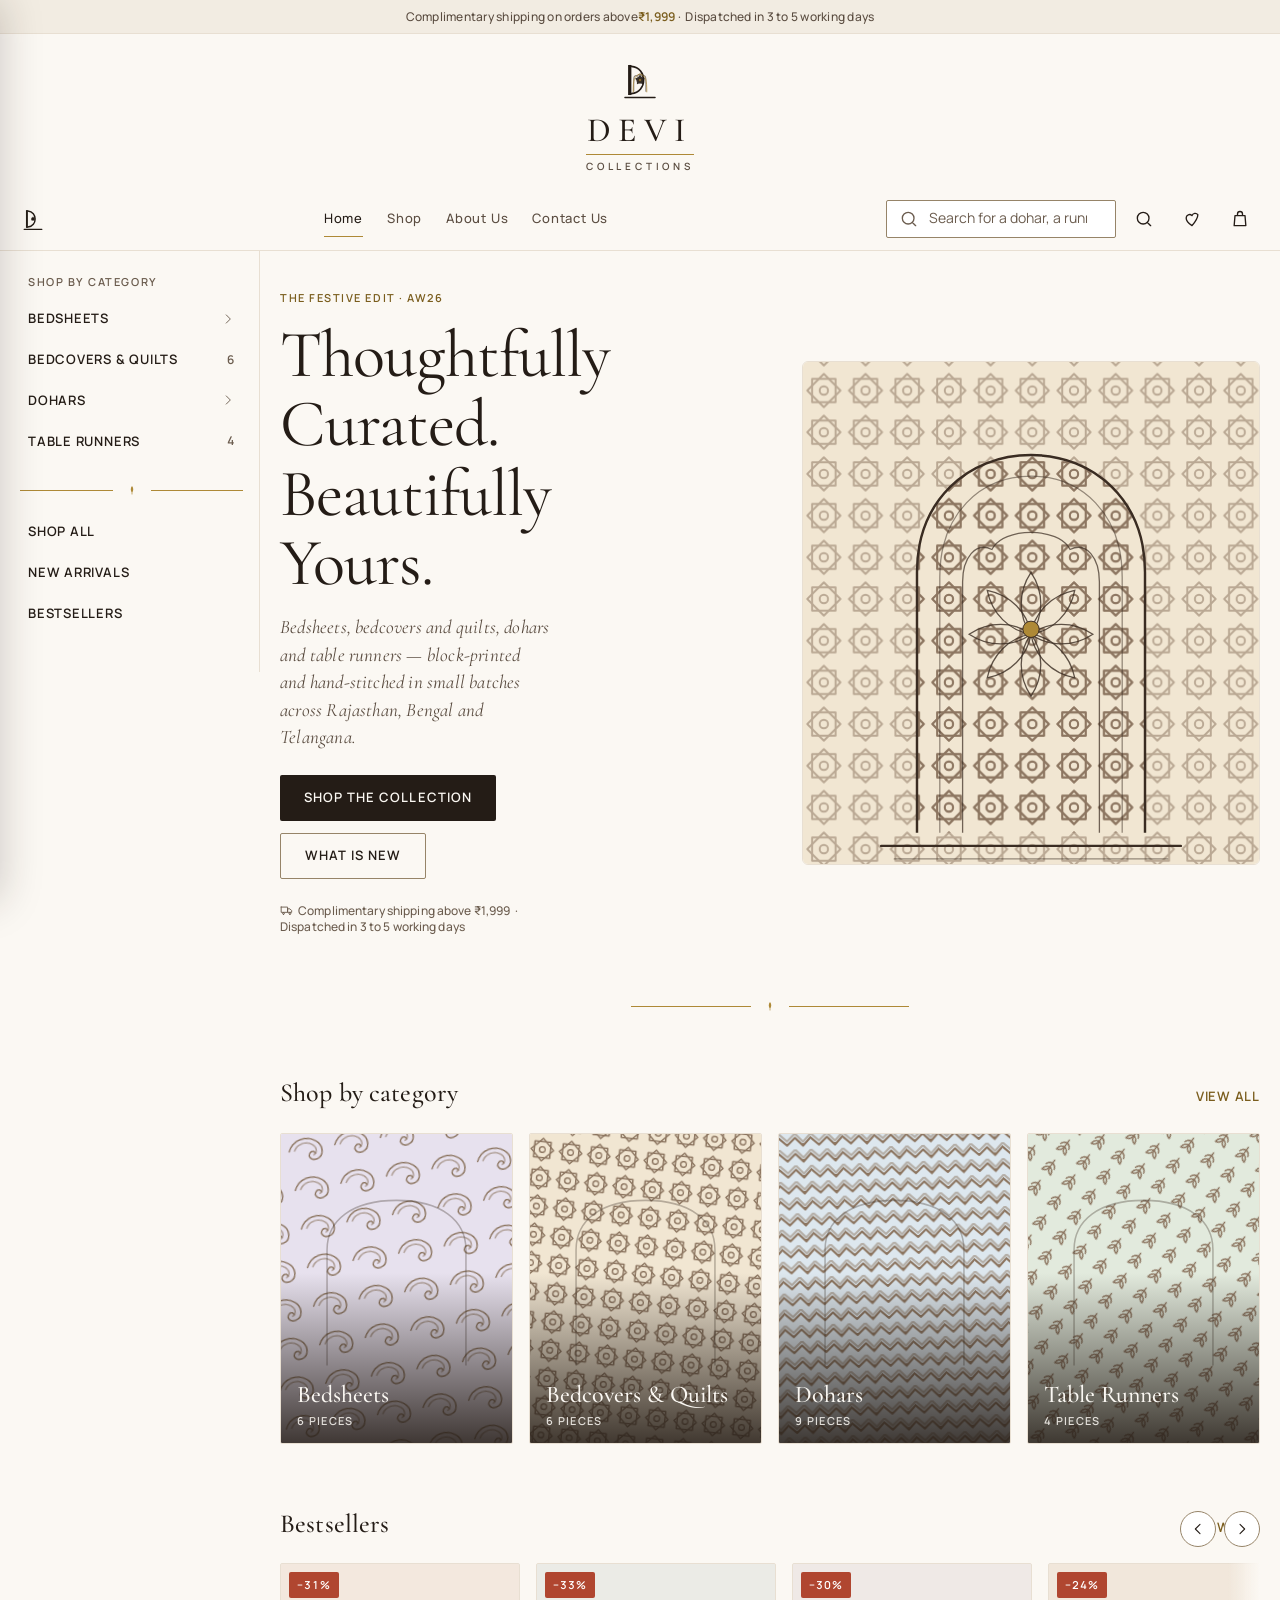
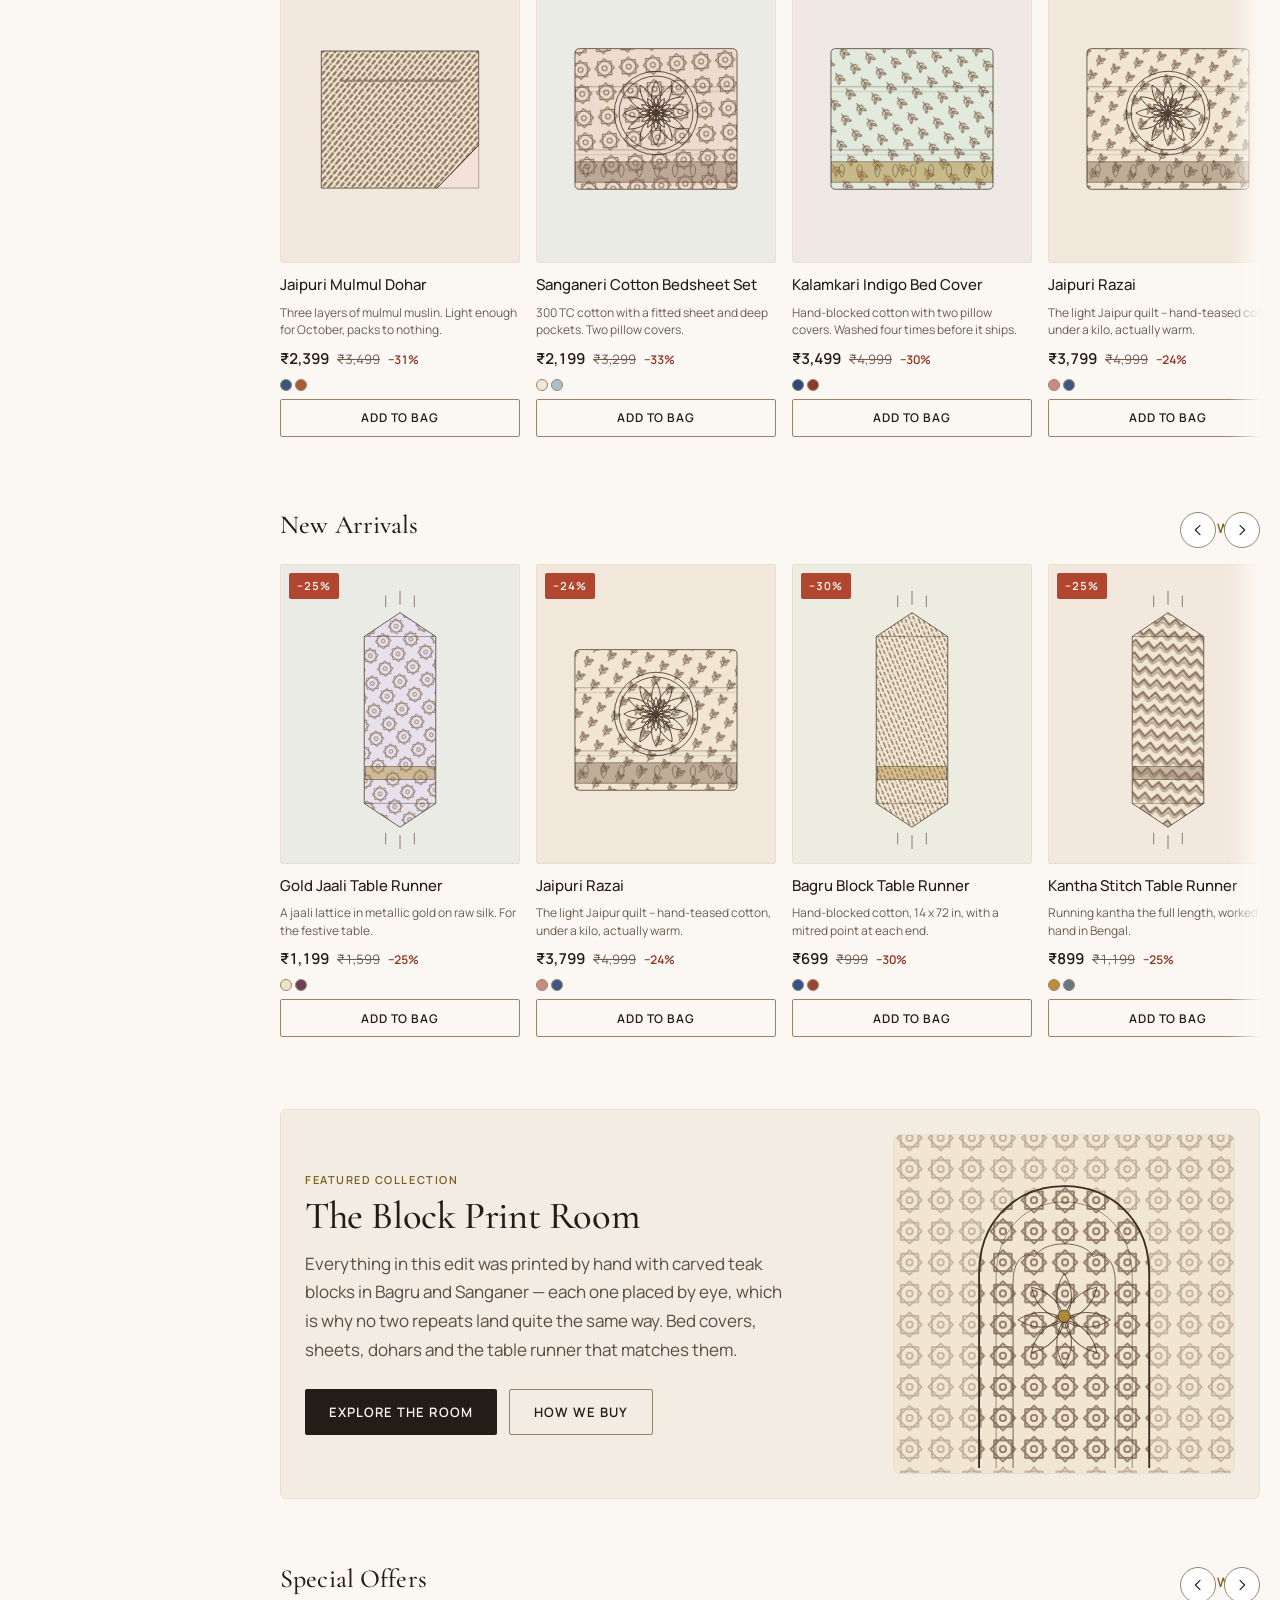
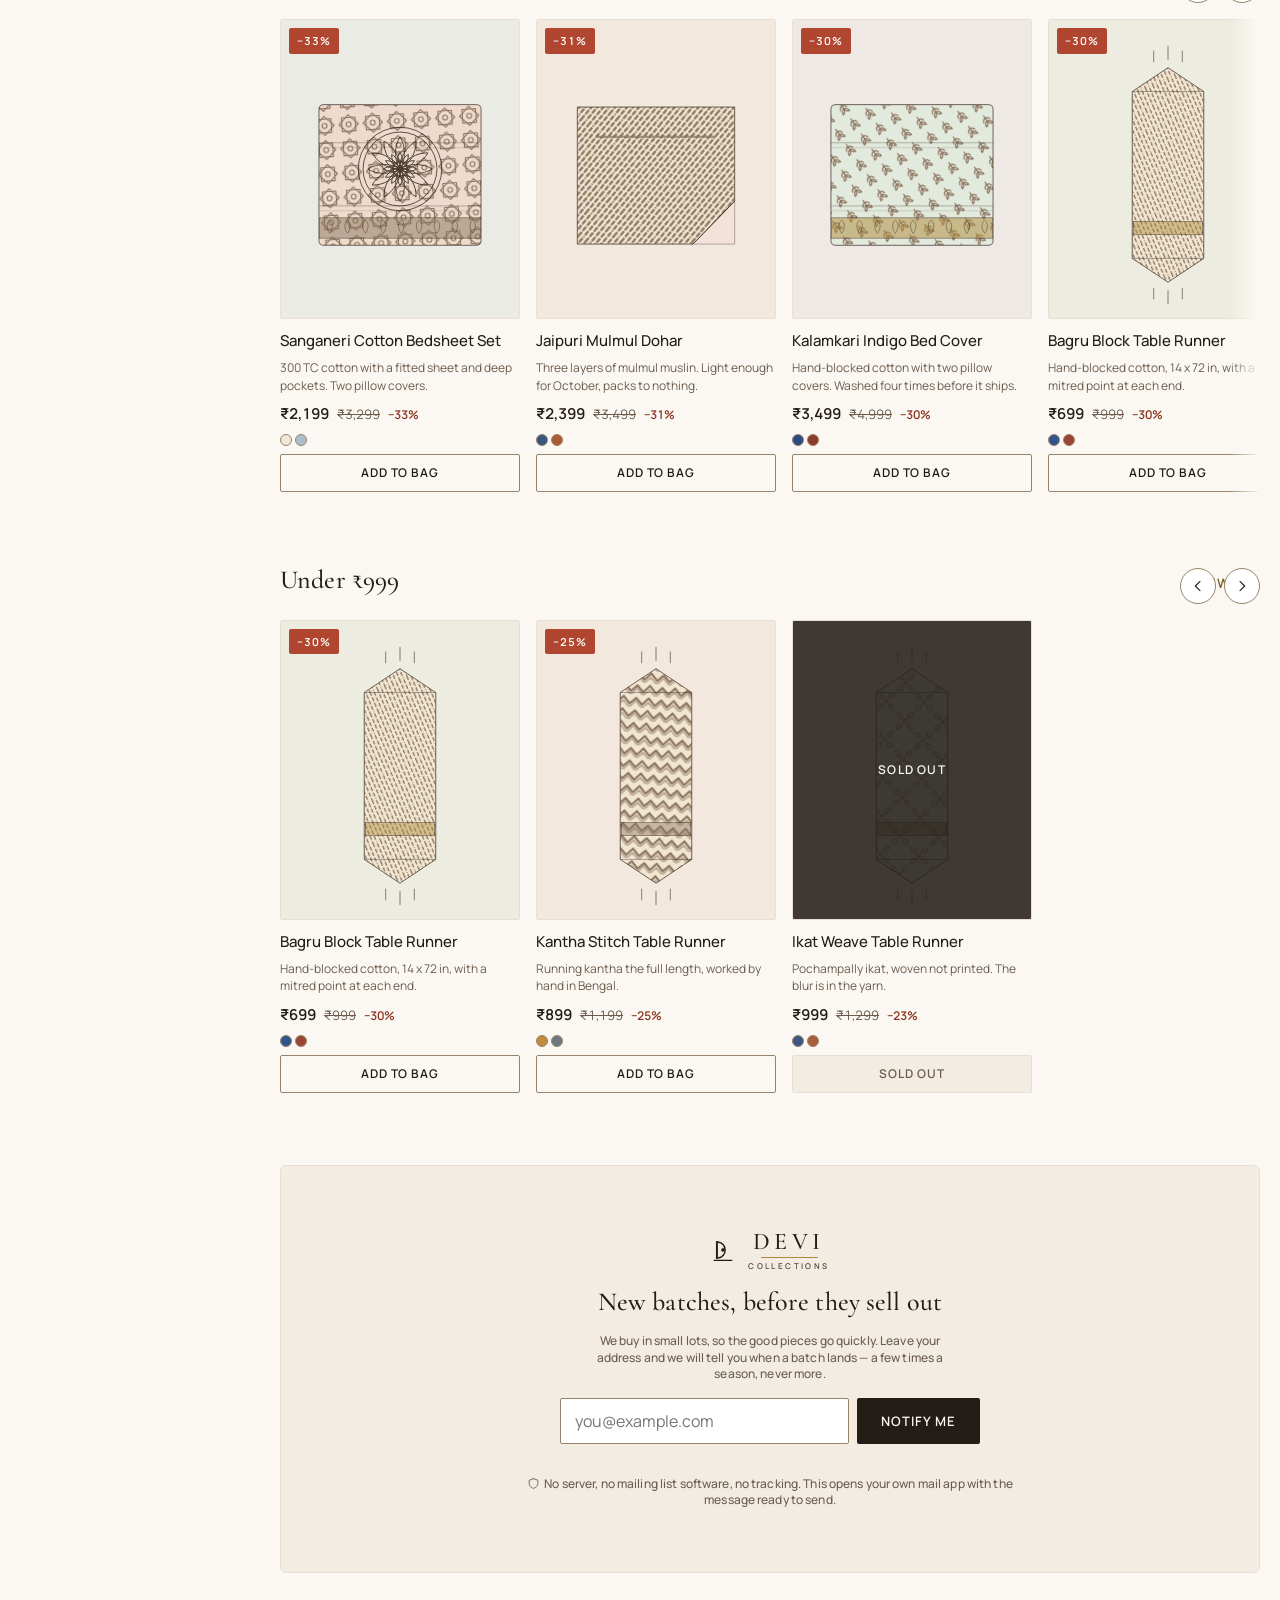
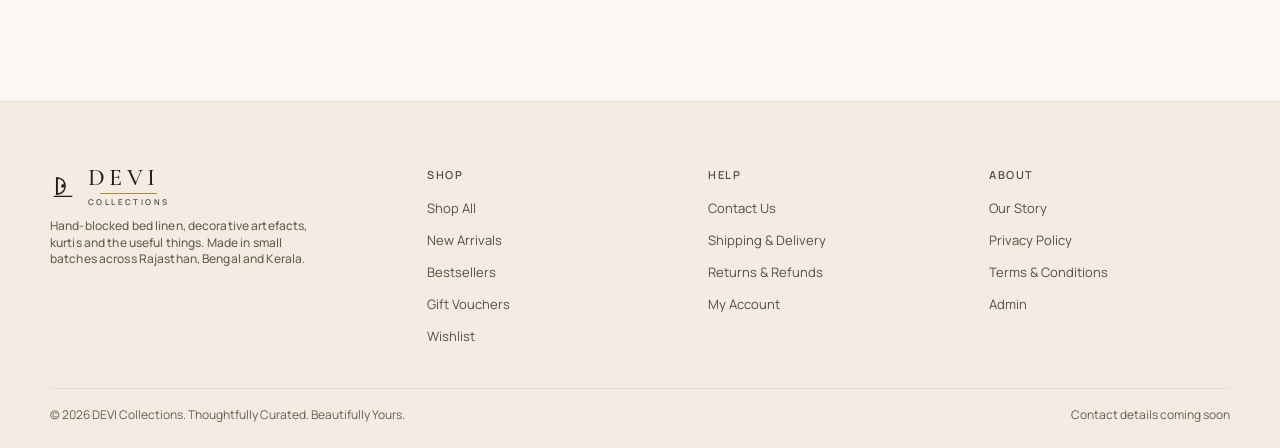
==== commit 8405314e: "Narrow the shop to bed linen, and put the logo above the nav Four categories, at the owner's instruc" ====
--- a/docs/index.html
+++ b/docs/index.html
@@ -4,7 +4,7 @@
 <meta charset="utf-8">
 <meta name="viewport" content="width=device-width, initial-scale=1, viewport-fit=cover">
 <title>DEVI Collections — Thoughtfully Curated. Beautifully Yours.</title>
-<meta name="description" content="Hand-blocked bed linen, decorative artefacts, kurtis, utility goods and bags. A premium Indian lifestyle brand.">
+<meta name="description" content="Hand-blocked bedsheets, bedcovers and quilts, dohars and table runners. A premium Indian home linen brand.">
 <meta name="theme-color" content="#FBF8F3">
 
 <link rel="preconnect" href="https://fonts.googleapis.com">
@@ -464,11 +464,36 @@
 .strip b{ color:var(--gold-ink); font-weight:600; }
 
 /* ---------------------------------------------------------------------------
+   BRAND BAND -- the logo, above the navigation.
+
+   Deliberately NOT sticky. It scrolls away and the header below keeps the
+   monogram, which is why the page can afford to give the lockup this much
+   room in the first place.
+
+   ⚠️ The <img> height is FIXED and its width is free. A real logo file of
+   any aspect ratio therefore drops in without the row changing height --
+   otherwise swapping the lockup for a file shifts every page down.
+   ------------------------------------------------------------------------ */
+.brand-band{
+  display:flex; align-items:center; justify-content:center;
+  padding:var(--s5) var(--gutter) var(--s4);
+  background:var(--paper);
+  color:var(--ink); text-decoration:none;
+}
+.brand-band img{ display:block; height:56px; width:auto; max-width:100%; }
+
+ (max-width:1023px){
+  .brand-band{ padding:var(--s4) var(--gutter) var(--s3); }
+  .brand-band img{ height:40px; }
+}
+
+/* ---------------------------------------------------------------------------
    HEADER
-   ⚠️ The logo stays LEFT at every width. Centring it on mobile is conventional
+   ⚠️ The mark stays LEFT at every width. Centring it on mobile is conventional
    and wrong here: it costs the row its most stable anchor and forces the
    hamburger and the cart into a symmetry that breaks the moment the cart badge
-   gains a second digit.
+   gains a second digit. The CENTRED lockup is a different row -- the brand
+   band above -- which has no controls in it to throw out of balance.
    ------------------------------------------------------------------------ */
 .hdr{
   position:sticky; top:0; z-index:40;
@@ -745,6 +770,20 @@
   letter-spacing:.30em;
   color:var(--ink-soft);
 }
+/* The band sits between 'sm' and 'lg': stacked and centred like the large
+   lockup, but at a size that leaves the page its fold. */
+.logo-band{ flex-direction:column; gap:var(--s3); text-align:center; }
+.logo-band .logo-words{ align-items:center; }
+.logo-band .logo-devi{ font-size:34px; letter-spacing:.22em; }
+.logo-band .logo-rule{ width:100%; margin:var(--s1) 0; }
+.logo-band .logo-coll{ font-size:10px; letter-spacing:.38em; }
+
+ (max-width:1023px){
+  .logo-band{ gap:var(--s2); }
+  .logo-band .logo-devi{ font-size:26px; letter-spacing:.2em; }
+  .logo-band .logo-coll{ font-size:8px; letter-spacing:.32em; }
+}
+
 .logo-lg{ flex-direction:column; gap:var(--s5); text-align:center; }
 .logo-lg .logo-words{ align-items:center; }
 .logo-lg .logo-devi{ font-size:44px; letter-spacing:.2em; }
@@ -1557,7 +1596,12 @@
   .hero-copy{ max-width:none; }
   .hero-art{ height:280px; min-height:0; }
   .pdp{ grid-template-columns:1fr; gap:var(--s6); }
-  .two-col{ grid-template-columns:1fr; gap:var(--s6); }
+  /* ⚠️ minmax(0,1fr), not a bare 1fr. A 1fr track still refuses to shrink
+     below its content's min-content width, so one long <select> option in the
+     admin editor ("Home Decor & Furnishings → Bed Covers") pushed this column
+     to 414px inside a 375px phone and scrolled the whole page sideways. The
+     desktop rule above already uses minmax; this override had dropped it. */
+  .two-col{ grid-template-columns:minmax(0,1fr); gap:var(--s6); }
   .panel-sticky{ position:static; }
   .contact-grid{ grid-template-columns:1fr; gap:var(--s6); }
 }
@@ -1575,6 +1619,163 @@
   .news-form{ flex-direction:column; }
   .news-form .btn{ width:100%; }
 }
+
+/* ---------------------------------------------------------------------------
+   ADMIN
+   Dense on purpose. The shop is airy because a shopper is browsing; the admin
+   is a work surface and an owner wants to see thirty rows at once.
+   ------------------------------------------------------------------------ */
+.adm-tabs{
+  display:flex; flex-wrap:wrap; gap:var(--s1);
+  border-bottom:1px solid var(--edge); margin:var(--s5) 0 var(--s4);
+}
+.adm-tab{
+  font-family:var(--f-ui); font-size:13px; font-weight:600; letter-spacing:.02em;
+  color:var(--ink-soft); padding:var(--s3) var(--s4);
+  border-bottom:2px solid transparent; margin-bottom:-1px;
+  transition:color var(--t-micro) var(--e-enter), border-color var(--t-micro) var(--e-enter);
+}
+.adm-tab:hover{ color:var(--ink); }
+.adm-tab.is-on{ color:var(--ink); border-bottom-color:var(--gold); }
+
+.adm-stats{
+  display:grid; grid-template-columns:repeat(6,minmax(0,1fr)); gap:var(--s3);
+  margin-top:var(--s5);
+}
+.adm-stat{
+  display:flex; flex-direction:column; gap:var(--s1);
+  padding:var(--s4); background:var(--card); border:1px solid var(--edge);
+  border-radius:var(--r2);
+  transition:border-color var(--t-micro) var(--e-enter);
+}
+.adm-stat:hover{ border-color:var(--edge-2); }
+.adm-stat-n{ font-family:var(--f-ui); font-size:26px; font-weight:700; font-variant-numeric:tabular-nums; }
+.adm-stat-l{ font-size:11px; letter-spacing:.08em; text-transform:uppercase; color:var(--ink-dim); }
+
+.adm-bar{
+  display:flex; align-items:center; justify-content:space-between;
+  gap:var(--s3); flex-wrap:wrap; margin-bottom:var(--s3);
+}
+.adm-bar > span{ display:flex; align-items:center; gap:var(--s2); }
+.adm-search{ flex:1; min-width:220px; max-width:460px; }
+
+.adm-table-wrap{
+  /* The one place a horizontal scroll is correct: a wide table inside its own
+     container, rather than the page growing wider than the phone. */
+  overflow-x:auto; border:1px solid var(--edge); border-radius:var(--r2);
+  background:var(--card);
+}
+.adm-table{ width:100%; border-collapse:collapse; font-family:var(--f-ui); font-size:13px; }
+.adm-table th{
+  text-align:left; font-size:11px; letter-spacing:.08em; text-transform:uppercase;
+  color:var(--ink-dim); font-weight:600; padding:var(--s3) var(--s3);
+  border-bottom:1px solid var(--edge); white-space:nowrap;
+}
+.adm-table td{ padding:var(--s3); border-bottom:1px solid var(--edge); vertical-align:top; }
+.adm-table tbody tr:last-child td{ border-bottom:0; }
+.adm-table tbody tr:hover{ background:var(--paper); }
+.adm-table .num{ text-align:right; font-variant-numeric:tabular-nums; white-space:nowrap; }
+.adm-table .was{ color:var(--ink-dim); text-decoration:line-through; }
+.adm-table tr.is-retired td{ opacity:.55; }
+.adm-table input[type=number]{ width:84px; text-align:right; }
+
+.adm-field{ display:flex; flex-direction:column; gap:var(--s1); margin-bottom:var(--s3); }
+.adm-field label{
+  font-size:11px; letter-spacing:.08em; text-transform:uppercase;
+  color:var(--ink-dim); font-weight:600;
+  display:flex; align-items:center; gap:var(--s2);
+}
+.adm-field.has-err input, .adm-field.has-err textarea, .adm-field.has-err select{
+  border-color:var(--alert);
+}
+.adm-err{ font-size:12px; color:var(--alert-ink); }
+.adm-errs{
+  padding:var(--s3); border-radius:var(--r2);
+  background:var(--alert-wash); color:var(--alert-ink); font-size:13px;
+  display:flex; flex-direction:column; gap:var(--s1); width:100%;
+}
+
+.adm-revert{
+  font-family:var(--f-ui); font-size:10px; letter-spacing:.04em;
+  padding:2px var(--s2); border-radius:var(--r1);
+  background:var(--gold-wash); color:var(--gold-ink);
+  border:1px solid transparent; text-transform:none;
+}
+.adm-revert:hover{ border-color:var(--gold); }
+
+.adm-save{
+  display:flex; align-items:center; gap:var(--s3); flex-wrap:wrap;
+  margin-top:var(--s5); padding-top:var(--s4); border-top:1px solid var(--edge);
+}
+
+.adm-spec{ display:grid; grid-template-columns:minmax(0,1fr) minmax(0,2fr) auto; gap:var(--s2); margin-bottom:var(--s2); }
+.adm-vars{ display:flex; flex-direction:column; gap:var(--s2); }
+.adm-var{ display:flex; align-items:center; gap:var(--s2); }
+.adm-var .adm-var-label{ flex:1; min-width:0; }
+.adm-var label{ text-transform:none; letter-spacing:0; white-space:nowrap; }
+.adm-swatch{
+  width:22px; height:22px; flex:none; border-radius:var(--r1);
+  border:1px solid var(--edge-2);
+}
+
+.adm-orders{ display:flex; flex-direction:column; gap:var(--s4); }
+.adm-order-head{ display:flex; flex-direction:column; gap:var(--s2); }
+.adm-order-head > div:first-child{ display:flex; align-items:center; gap:var(--s2); flex-wrap:wrap; }
+.adm-order-lines{
+  margin:var(--s4) 0; padding:var(--s3) 0;
+  border-top:1px solid var(--edge); border-bottom:1px solid var(--edge);
+  display:flex; flex-direction:column; gap:var(--s2);
+}
+.adm-order-acts{ display:flex; gap:var(--s2); flex-wrap:wrap; align-items:center; }
+.adm-paid-why{ margin-top:var(--s2); max-width:62ch; }
+
+.adm-cat-head{ display:flex; align-items:baseline; justify-content:space-between; gap:var(--s3); flex-wrap:wrap; }
+.adm-cat-grid{
+  display:grid; grid-template-columns:minmax(0,2fr) minmax(0,2fr) minmax(0,1fr);
+  gap:var(--s3); margin-top:var(--s4);
+}
+.adm-cat-grid .span2{ grid-column:1 / -1; }
+.adm-subs{ display:flex; flex-direction:column; gap:var(--s2); margin-top:var(--s3); }
+.adm-sub{
+  display:grid; grid-template-columns:minmax(0,2fr) minmax(0,2fr) 90px 40px;
+  gap:var(--s2); align-items:center;
+}
+.adm-sub span{ text-align:right; }
+/* ⚠️ An <input> has an intrinsic min-content width of about 20 characters, and
+   a grid column will not shrink a child below that however small the fr is.
+   Measured: without this the categories tab was 401px wide inside a 375px
+   phone, pushed out by the subcategory slug box. minmax(0,…) alone does not
+   fix it -- the override has to be on the child. */
+.adm-cat-grid input, .adm-sub input{ min-width:0; }
+/* Same rule, for the editor. A select is the worst offender: its min-content
+   width is its longest option, which here is a full category path. */
+.adm-field input, .adm-field select, .adm-field textarea{ min-width:0; max-width:100%; }
+
+.adm-export{ margin-top:var(--s4); }
+.adm-json{
+  width:100%; font-family:ui-monospace,SFMono-Regular,Menlo,Consolas,monospace;
+  font-size:11px; line-height:1.5; background:var(--sunk); color:var(--ink-soft);
+  border:1px solid var(--edge); border-radius:var(--r2); padding:var(--s3);
+  white-space:pre; overflow:auto;
+}
+
+@media (max-width:1023px){
+  .adm-stats{ grid-template-columns:repeat(3,minmax(0,1fr)); }
+  .adm-cat-grid{ grid-template-columns:minmax(0,1fr) minmax(0,1fr); }
+}
+@media (max-width:599px){
+  .adm-stats{ grid-template-columns:repeat(2,minmax(0,1fr)); }
+  .adm-cat-grid{ grid-template-columns:1fr; }
+  /* One column on a phone. Two 160px boxes side by side are legal once the
+     min-width above is set, but a slug and a name are both long strings and
+     neither is readable at that width. */
+  .adm-sub{ grid-template-columns:1fr; gap:var(--s1); padding-bottom:var(--s2); }
+  .adm-sub span{ display:none; }
+  .adm-spec{ grid-template-columns:1fr; }
+  .adm-tabs{ gap:0; }
+  .adm-tab{ padding:var(--s3) var(--s3); font-size:12px; }
+  .adm-save .btn{ width:100%; }
+}
 </style>
 </head>
 <body>
@@ -1582,6 +1783,13 @@
 <a class="skip" href="#main">Skip to content</a>
 
 <div class="strip" id="strip"></div>
+
+<!-- The logo, above the navigation. A separate NON-STICKY row: the sticky
+     header below keeps the monogram alone, so the brand survives a scroll
+     without two lockups being on screen at once. Filled by ui.js, because
+     a `brand.logo` path in shop.json swaps the drawn lockup for a file. -->
+<a class="brand-band" id="brand-band" href="#/"
+   aria-label="DEVI Collections, home"></a>
 
 <header class="hdr" id="site-header">
   <div class="hdr-left">
@@ -1601,7 +1809,7 @@
     <div class="search-wrap">
       <form class="search" id="search-form" role="search">
         <span id="i-search"></span>
-        <input type="search" name="q" placeholder="Search for a dohar, a kurti…"
+        <input type="search" name="q" placeholder="Search for a dohar, a runner…"
                aria-label="Search products" autocomplete="off">
       </form>
     </div>
@@ -1622,7 +1830,7 @@
      rather than squeezing inline. -->
 <div class="search-row" id="search-row">
   <form class="search" id="search-form-m" role="search">
-    <input type="search" name="q" placeholder="Search for a dohar, a kurti…"
+    <input type="search" name="q" placeholder="Search for a dohar, a runner…"
            aria-label="Search products" autocomplete="off">
   </form>
 </div>
@@ -1738,84 +1946,12 @@
 globalThis.__DEVI_DATA = __DEVI_DATA;
 __DEVI_DATA['data/catalog.json'] =
 {
-  "note": "Integer rupees everywhere -- no floats, no toFixed. price <= mrp. The discount percentage is DERIVED, never stored. `new`, `sale`, `low-stock` and `sold-out` are DERIVED too: `badges` holds only what a human chose. Variants carry `delta`, never a price, and only the SIZE axis may carry a non-zero one. `swatch` is a literal hex and is the one permitted literal colour in this project -- it is product data, not theme, and tokens.pl never sees it because tokens.pl reads only styles/*.css. A product with no `img` key renders generated artwork from art.js; adding `img` is the photography swap path. PRICES ARE ILLUSTRATIVE, NOT REAL -- see shop.json placeholder.",
+  "note": "Integer rupees everywhere -- no floats, no toFixed. price <= mrp. The discount percentage is DERIVED, never stored. `new`, `sale`, `low-stock` and `sold-out` are DERIVED too: `badges` holds only what a human chose. Variants carry `delta`, never a price, and only the SIZE axis may carry a non-zero one. `swatch` is a literal hex and is the one permitted literal colour in this project -- it is product data, not theme, and tokens.pl never sees it because tokens.pl reads only styles/*.css. A product with no `img` key renders generated artwork from art.js; adding `img` is the photography swap path. PRICES ARE ILLUSTRATIVE, NOT REAL -- see shop.json placeholder. A product in a category with NO subcategories carries no `sub` key at all -- data.pl requires `sub` exactly when the category has children, and forbids it when it does not.",
   "products": [
-    {
-      "addedOn": "2026-09-28",
-      "badges": [
-        "bestseller"
-      ],
-      "cat": "home-decor",
-      "desc": "Printed in Bagru with carved teak blocks and the iron-black dye that village still mixes by hand, then washed four times so it arrives soft rather than stiff. The indigo deepens for the first few washes and then holds. Comes with two matching pillow covers.",
-      "id": "p-bc-kalamkari-indigo",
-      "kind": "goods",
-      "mrp": 4999,
-      "name": "Kalamkari Indigo Bed Cover",
-      "popularity": 92,
-      "price": 3499,
-      "shipClass": "std",
-      "shortDesc": "Hand-blocked cotton with two pillow covers. Washed four times before it ships.",
-      "slug": "kalamkari-indigo-bed-cover",
-      "specs": [
-        {
-          "k": "Material",
-          "v": "100% cotton, 180 TC"
-        },
-        {
-          "k": "In the box",
-          "v": "1 bed cover, 2 pillow covers"
-        },
-        {
-          "k": "Care",
-          "v": "Gentle machine wash cold, dry in shade"
-        },
-        {
-          "k": "Origin",
-          "v": "Bagru, Rajasthan"
-        }
-      ],
-      "stock": 14,
-      "sub": "bed-covers",
-      "tags": [
-        "bed cover",
-        "kalamkari",
-        "block print",
-        "indigo",
-        "cotton"
-      ],
-      "variants": {
-        "colour": [
-          {
-            "id": "indigo",
-            "img": 0,
-            "label": "Indigo",
-            "swatch": "#2E4A7D"
-          },
-          {
-            "id": "madder",
-            "img": 3,
-            "label": "Madder Red",
-            "swatch": "#8C3A2B"
-          }
-        ],
-        "size": [
-          {
-            "delta": 0,
-            "id": "dbl",
-            "label": "Double (90 x 108 in)"
-          },
-          {
-            "delta": 700,
-            "id": "king",
-            "label": "King (108 x 108 in)"
-          }
-        ]
-      }
-    },
     {
       "addedOn": "2026-08-12",
       "badges": [],
-      "cat": "home-decor",
+      "cat": "bedcovers-quilts",
       "desc": "A repeating floral buti in soft madder and turmeric on an unbleached cotton ground. The print is deliberately a little uneven -- each block is placed by eye, and a perfectly regular repeat would mean it came off a roller.",
       "id": "p-bc-bagru-floral",
       "kind": "goods",
@@ -1845,7 +1981,6 @@
         }
       ],
       "stock": 9,
-      "sub": "bed-covers",
       "tags": [
         "bed cover",
         "bagru",
@@ -1885,7 +2020,7 @@
     {
       "addedOn": "2026-10-09",
       "badges": [],
-      "cat": "home-decor",
+      "cat": "bedcovers-quilts",
       "desc": "A dense garden print -- creepers, parrots and small blossoms -- in the Jaipur palette of rose, pistachio and ivory. Heavier than our other covers at 200 TC, which makes it the one to buy for a room that gets cold.",
       "id": "p-bc-jaipur-garden",
       "kind": "goods",
@@ -1915,7 +2050,6 @@
         }
       ],
       "stock": 6,
-      "sub": "bed-covers",
       "tags": [
         "bed cover",
         "jaipur",
@@ -1953,11 +2087,414 @@
       }
     },
     {
+      "addedOn": "2026-09-28",
+      "badges": [
+        "bestseller"
+      ],
+      "cat": "bedcovers-quilts",
+      "desc": "Printed in Bagru with carved teak blocks and the iron-black dye that village still mixes by hand, then washed four times so it arrives soft rather than stiff. The indigo deepens for the first few washes and then holds. Comes with two matching pillow covers.",
+      "id": "p-bc-kalamkari-indigo",
+      "kind": "goods",
+      "mrp": 4999,
+      "name": "Kalamkari Indigo Bed Cover",
+      "popularity": 92,
+      "price": 3499,
+      "shipClass": "std",
+      "shortDesc": "Hand-blocked cotton with two pillow covers. Washed four times before it ships.",
+      "slug": "kalamkari-indigo-bed-cover",
+      "specs": [
+        {
+          "k": "Material",
+          "v": "100% cotton, 180 TC"
+        },
+        {
+          "k": "In the box",
+          "v": "1 bed cover, 2 pillow covers"
+        },
+        {
+          "k": "Care",
+          "v": "Gentle machine wash cold, dry in shade"
+        },
+        {
+          "k": "Origin",
+          "v": "Bagru, Rajasthan"
+        }
+      ],
+      "stock": 14,
+      "tags": [
+        "bed cover",
+        "kalamkari",
+        "block print",
+        "indigo",
+        "cotton"
+      ],
+      "variants": {
+        "colour": [
+          {
+            "id": "indigo",
+            "img": 0,
+            "label": "Indigo",
+            "swatch": "#2E4A7D"
+          },
+          {
+            "id": "madder",
+            "img": 3,
+            "label": "Madder Red",
+            "swatch": "#8C3A2B"
+          }
+        ],
+        "size": [
+          {
+            "delta": 0,
+            "id": "dbl",
+            "label": "Double (90 x 108 in)"
+          },
+          {
+            "delta": 700,
+            "id": "king",
+            "label": "King (108 x 108 in)"
+          }
+        ]
+      }
+    },
+    {
+      "addedOn": "2026-10-12",
+      "badges": [
+        "bestseller"
+      ],
+      "cat": "bedsheets",
+      "desc": "The single-bed version of the indigo we print most of -- same carved teak blocks, same iron-black dye, scaled down so the repeat still reads on a narrower bed. It is the sheet that goes into a hostel room, a guest bed or a child's room and survives all three.",
+      "id": "p-bs-bagru-indigo-single",
+      "kind": "goods",
+      "mrp": 1799,
+      "name": "Bagru Indigo Single Bedsheet",
+      "popularity": 74,
+      "price": 1299,
+      "shipClass": "std",
+      "shortDesc": "Hand-blocked indigo on 180 TC cotton. One flat sheet, one pillow cover.",
+      "slug": "bagru-indigo-single-bedsheet",
+      "specs": [
+        {
+          "k": "Material",
+          "v": "100% cotton, 180 TC"
+        },
+        {
+          "k": "In the box",
+          "v": "1 flat sheet, 1 pillow cover"
+        },
+        {
+          "k": "Size",
+          "v": "60 x 90 in"
+        },
+        {
+          "k": "Care",
+          "v": "Machine wash cold, dry in shade"
+        },
+        {
+          "k": "Origin",
+          "v": "Bagru, Rajasthan"
+        }
+      ],
+      "stock": 24,
+      "sub": "bedsheets-single",
+      "tags": [
+        "bedsheet",
+        "single",
+        "bagru",
+        "block print",
+        "indigo",
+        "cotton"
+      ],
+      "variants": {
+        "colour": [
+          {
+            "id": "indigo",
+            "img": 0,
+            "label": "Indigo",
+            "swatch": "#33548A"
+          },
+          {
+            "id": "clay",
+            "img": 3,
+            "label": "Clay",
+            "swatch": "#B07D5E"
+          }
+        ],
+        "size": [
+          {
+            "delta": 0,
+            "id": "sgl",
+            "label": "Single (60 x 90 in)"
+          }
+        ]
+      }
+    },
+    {
+      "addedOn": "2026-10-20",
+      "badges": [],
+      "cat": "bedsheets",
+      "desc": "A woven chevron in ivory on ivory -- no print at all, the pattern comes from the loom. It is the sheet we reach for when nothing else in the room should have to accommodate it.",
+      "id": "p-bs-ivory-chevron",
+      "kind": "goods",
+      "mrp": 2899,
+      "name": "Ivory Chevron Bedsheet Set",
+      "popularity": 47,
+      "price": 2299,
+      "shipClass": "std",
+      "shortDesc": "Woven chevron, ivory on ivory. No print -- the pattern is the weave.",
+      "slug": "ivory-chevron-bedsheet-set",
+      "specs": [
+        {
+          "k": "Material",
+          "v": "100% cotton, 280 TC"
+        },
+        {
+          "k": "In the box",
+          "v": "1 fitted sheet, 2 pillow covers"
+        },
+        {
+          "k": "Pocket depth",
+          "v": "9 inches"
+        },
+        {
+          "k": "Care",
+          "v": "Machine wash warm"
+        }
+      ],
+      "stock": 11,
+      "sub": "bedsheets-double",
+      "tags": [
+        "bedsheet",
+        "chevron",
+        "ivory",
+        "woven",
+        "cotton"
+      ],
+      "variants": {
+        "size": [
+          {
+            "delta": 0,
+            "id": "dbl",
+            "label": "Double (72 x 78 in)"
+          },
+          {
+            "delta": 500,
+            "id": "king",
+            "label": "King (78 x 84 in)"
+          }
+        ]
+      }
+    },
+    {
+      "addedOn": "2026-08-20",
+      "badges": [],
+      "cat": "bedsheets",
+      "desc": "Nothing across the middle and a lattice border taken from a jharokha screen in Jaipur. The point of a plain field is that a quilt or a dohar can sit on top of it without the two arguing.",
+      "id": "p-bs-jaali-border-single",
+      "kind": "goods",
+      "mrp": 1599,
+      "name": "Jaali Border Single Bedsheet",
+      "popularity": 49,
+      "price": 1199,
+      "shipClass": "std",
+      "shortDesc": "Plain ivory ground with a printed jaali lattice at the border.",
+      "slug": "jaali-border-single-bedsheet",
+      "specs": [
+        {
+          "k": "Material",
+          "v": "100% cotton, 220 TC"
+        },
+        {
+          "k": "In the box",
+          "v": "1 flat sheet, 1 pillow cover"
+        },
+        {
+          "k": "Size",
+          "v": "60 x 90 in"
+        },
+        {
+          "k": "Care",
+          "v": "Machine wash warm"
+        }
+      ],
+      "stock": 2,
+      "sub": "bedsheets-single",
+      "tags": [
+        "bedsheet",
+        "single",
+        "jaali",
+        "border",
+        "ivory",
+        "cotton"
+      ],
+      "variants": {
+        "colour": [
+          {
+            "id": "ivory",
+            "img": 0,
+            "label": "Ivory",
+            "swatch": "#EDE4D4"
+          },
+          {
+            "id": "slate",
+            "img": 3,
+            "label": "Slate",
+            "swatch": "#6F7A86"
+          }
+        ],
+        "size": [
+          {
+            "delta": 0,
+            "id": "sgl",
+            "label": "Single (60 x 90 in)"
+          }
+        ]
+      }
+    },
+    {
+      "addedOn": "2026-09-05",
+      "badges": [],
+      "cat": "bedsheets",
+      "desc": "A plain woven stripe, then a single row of running kantha worked by hand along the top hem -- the one place on a bed you actually look at. Thirteen in this batch, because the stitching is the bottleneck and we would rather it stayed that way.",
+      "id": "p-bs-kantha-stripe-single",
+      "kind": "goods",
+      "mrp": 1999,
+      "name": "Kantha Stripe Single Bedsheet",
+      "popularity": 61,
+      "price": 1499,
+      "shipClass": "std",
+      "shortDesc": "A woven stripe with a kantha running stitch along the hem.",
+      "slug": "kantha-stripe-single-bedsheet",
+      "specs": [
+        {
+          "k": "Material",
+          "v": "100% cotton, 200 TC"
+        },
+        {
+          "k": "In the box",
+          "v": "1 fitted sheet, 1 pillow cover"
+        },
+        {
+          "k": "Size",
+          "v": "60 x 90 in, 8 in pockets"
+        },
+        {
+          "k": "Care",
+          "v": "Machine wash cold"
+        },
+        {
+          "k": "Origin",
+          "v": "Bolpur, West Bengal"
+        }
+      ],
+      "stock": 13,
+      "sub": "bedsheets-single",
+      "tags": [
+        "bedsheet",
+        "single",
+        "kantha",
+        "stripe",
+        "hand stitched"
+      ],
+      "variants": {
+        "colour": [
+          {
+            "id": "sage",
+            "img": 0,
+            "label": "Sage",
+            "swatch": "#7F9070"
+          },
+          {
+            "id": "blush",
+            "img": 3,
+            "label": "Blush",
+            "swatch": "#DDB4AC"
+          }
+        ],
+        "size": [
+          {
+            "delta": 0,
+            "id": "sgl",
+            "label": "Single (60 x 90 in)"
+          }
+        ]
+      }
+    },
+    {
+      "addedOn": "2026-07-18",
+      "badges": [],
+      "cat": "bedsheets",
+      "desc": "Scattered buti in four pastels on a white ground, printed so the spacing never falls into a visible grid. A quiet sheet, meant for a room where something else is already doing the talking.",
+      "id": "p-bs-pastel-buti",
+      "kind": "goods",
+      "mrp": 2499,
+      "name": "Pastel Buti Bedsheet Set",
+      "popularity": 58,
+      "price": 1799,
+      "shipClass": "std",
+      "shortDesc": "Scattered buti in four pastels on white. 220 TC with two pillow covers.",
+      "slug": "pastel-buti-bedsheet-set",
+      "specs": [
+        {
+          "k": "Material",
+          "v": "100% cotton, 220 TC"
+        },
+        {
+          "k": "In the box",
+          "v": "1 flat sheet, 2 pillow covers"
+        },
+        {
+          "k": "Care",
+          "v": "Machine wash cold"
+        },
+        {
+          "k": "Origin",
+          "v": "Sanganer, Rajasthan"
+        }
+      ],
+      "stock": 17,
+      "sub": "bedsheets-double",
+      "tags": [
+        "bedsheet",
+        "pastel",
+        "buti",
+        "cotton"
+      ],
+      "variants": {
+        "colour": [
+          {
+            "id": "blush",
+            "img": 0,
+            "label": "Blush",
+            "swatch": "#E3C3BD"
+          },
+          {
+            "id": "mint",
+            "img": 3,
+            "label": "Mint",
+            "swatch": "#B6CDBC"
+          }
+        ],
+        "size": [
+          {
+            "delta": 0,
+            "id": "dbl",
+            "label": "Double (72 x 78 in)"
+          },
+          {
+            "delta": 400,
+            "id": "king",
+            "label": "King (78 x 84 in)"
+          }
+        ]
+      }
+    },
+    {
       "addedOn": "2026-09-22",
       "badges": [
         "bestseller"
       ],
-      "cat": "home-decor",
+      "cat": "bedsheets",
       "desc": "Fine Sanganeri printing on 300 thread-count cotton -- a small, regular buti that reads almost as a texture from across the room. The set includes a fitted sheet with deep pockets, which is the detail most bedsheets get wrong.",
       "id": "p-bs-sanganeri-cotton",
       "kind": "goods",
@@ -1987,7 +2524,7 @@
         }
       ],
       "stock": 22,
-      "sub": "bedsheets",
+      "sub": "bedsheets-double",
       "tags": [
         "bedsheet",
         "sanganeri",
@@ -2025,126 +2562,134 @@
       }
     },
     {
-      "addedOn": "2026-07-18",
+      "addedOn": "2026-07-04",
       "badges": [],
-      "cat": "home-decor",
-      "desc": "Scattered buti in four pastels on a white ground, printed so the spacing never falls into a visible grid. A quiet sheet, meant for a room where something else is already doing the talking.",
-      "id": "p-bs-pastel-buti",
+      "cat": "dohars",
+      "desc": "Our plainest dohar and our cheapest -- a single block repeated in one colour, no border, no fuss. It exists because not every bed needs a statement on it.",
+      "id": "p-dh-bagru-block",
       "kind": "goods",
-      "mrp": 2499,
-      "name": "Pastel Buti Bedsheet Set",
-      "popularity": 58,
+      "mrp": 2299,
+      "name": "Bagru Block Dohar",
+      "popularity": 52,
       "price": 1799,
       "shipClass": "std",
-      "shortDesc": "Scattered buti in four pastels on white. 220 TC with two pillow covers.",
-      "slug": "pastel-buti-bedsheet-set",
+      "shortDesc": "One block, one colour, no border. The plain one.",
+      "slug": "bagru-block-dohar",
       "specs": [
         {
           "k": "Material",
-          "v": "100% cotton, 220 TC"
-        },
-        {
-          "k": "In the box",
-          "v": "1 flat sheet, 2 pillow covers"
+          "v": "2-layer cotton"
+        },
+        {
+          "k": "Size",
+          "v": "90 x 100 in (double)"
+        },
+        {
+          "k": "Weight",
+          "v": "750 g"
         },
         {
           "k": "Care",
           "v": "Machine wash cold"
-        },
-        {
-          "k": "Origin",
-          "v": "Sanganer, Rajasthan"
         }
       ],
-      "stock": 17,
-      "sub": "bedsheets",
+      "stock": 19,
+      "sub": "dohars-double",
       "tags": [
-        "bedsheet",
-        "pastel",
-        "buti",
-        "cotton"
+        "dohar",
+        "bagru",
+        "block print",
+        "plain"
       ],
       "variants": {
         "colour": [
           {
-            "id": "blush",
+            "id": "charcoal",
             "img": 0,
-            "label": "Blush",
-            "swatch": "#E3C3BD"
+            "label": "Charcoal",
+            "swatch": "#4A4A4A"
           },
           {
-            "id": "mint",
+            "id": "clay",
             "img": 3,
-            "label": "Mint",
-            "swatch": "#B6CDBC"
+            "label": "Clay",
+            "swatch": "#B08062"
           }
         ],
         "size": [
           {
             "delta": 0,
             "id": "dbl",
-            "label": "Double (72 x 78 in)"
-          },
-          {
-            "delta": 400,
-            "id": "king",
-            "label": "King (78 x 84 in)"
+            "label": "Double (90 x 100 in)"
           }
         ]
       }
     },
     {
-      "addedOn": "2026-10-20",
+      "addedOn": "2026-07-22",
       "badges": [],
-      "cat": "home-decor",
-      "desc": "A woven chevron in ivory on ivory -- no print at all, the pattern comes from the loom. It is the sheet we reach for when nothing else in the room should have to accommodate it.",
-      "id": "p-bs-ivory-chevron",
+      "cat": "dohars",
+      "desc": "Our plainest dohar in the single size -- a single carved block repeated in one colour, no border. It exists for the same reason the double does: not every bed needs a statement on it.",
+      "id": "p-dh-bagru-single",
       "kind": "goods",
-      "mrp": 2899,
-      "name": "Ivory Chevron Bedsheet Set",
-      "popularity": 47,
-      "price": 2299,
+      "mrp": 1699,
+      "name": "Bagru Block Single Dohar",
+      "popularity": 55,
+      "price": 1299,
       "shipClass": "std",
-      "shortDesc": "Woven chevron, ivory on ivory. No print -- the pattern is the weave.",
-      "slug": "ivory-chevron-bedsheet-set",
+      "shortDesc": "Two layers, one block, one colour. The plain single.",
+      "slug": "bagru-block-single-dohar",
       "specs": [
         {
           "k": "Material",
-          "v": "100% cotton, 280 TC"
-        },
-        {
-          "k": "In the box",
-          "v": "1 fitted sheet, 2 pillow covers"
-        },
-        {
-          "k": "Pocket depth",
-          "v": "9 inches"
+          "v": "2-layer cotton"
+        },
+        {
+          "k": "Size",
+          "v": "60 x 90 in (single)"
+        },
+        {
+          "k": "Weight",
+          "v": "480 g"
         },
         {
           "k": "Care",
-          "v": "Machine wash warm"
+          "v": "Machine wash cold"
+        },
+        {
+          "k": "Origin",
+          "v": "Bagru, Rajasthan"
         }
       ],
-      "stock": 11,
-      "sub": "bedsheets",
+      "stock": 17,
+      "sub": "dohars-single",
       "tags": [
-        "bedsheet",
-        "chevron",
-        "ivory",
-        "woven",
-        "cotton"
+        "dohar",
+        "single",
+        "bagru",
+        "block print",
+        "plain"
       ],
       "variants": {
+        "colour": [
+          {
+            "id": "charcoal",
+            "img": 0,
+            "label": "Charcoal",
+            "swatch": "#4A4A4A"
+          },
+          {
+            "id": "clay",
+            "img": 3,
+            "label": "Clay",
+            "swatch": "#B08062"
+          }
+        ],
         "size": [
           {
             "delta": 0,
-            "id": "dbl",
-            "label": "Double (72 x 78 in)"
-          },
-          {
-            "delta": 500,
-            "id": "king",
-            "label": "King (78 x 84 in)"
+            "id": "sgl",
+            "label": "Single (60 x 90 in)"
           }
         ]
       }
@@ -2154,7 +2699,7 @@
       "badges": [
         "bestseller"
       ],
-      "cat": "home-decor",
+      "cat": "dohars",
       "desc": "Three layers of mulmul muslin quilted together -- light enough for a Mumbai October, warm enough for a Delhi one. It compresses to almost nothing, which is why it is the one that travels.",
       "id": "p-dh-jaipuri-mulmul",
       "kind": "goods",
@@ -2184,7 +2729,7 @@
         }
       ],
       "stock": 26,
-      "sub": "dohars",
+      "sub": "dohars-double",
       "tags": [
         "dohar",
         "mulmul",
@@ -2222,9 +2767,78 @@
       }
     },
     {
+      "addedOn": "2026-06-15",
+      "badges": [],
+      "cat": "dohars",
+      "desc": "Running kantha worked across the whole surface by hand, which at single width takes one woman about five days. The stitches are visibly irregular; a machine quilt is perfectly even and reads as such from across the room.",
+      "id": "p-dh-kantha-single",
+      "kind": "goods",
+      "mrp": 2599,
+      "name": "Kantha Single Dohar",
+      "popularity": 46,
+      "price": 1999,
+      "shipClass": "std",
+      "shortDesc": "Hand kantha across the full surface, single width. About five days of stitching.",
+      "slug": "kantha-single-dohar",
+      "specs": [
+        {
+          "k": "Material",
+          "v": "Cotton with hand kantha stitch"
+        },
+        {
+          "k": "Size",
+          "v": "60 x 90 in (single)"
+        },
+        {
+          "k": "Weight",
+          "v": "700 g"
+        },
+        {
+          "k": "Care",
+          "v": "Gentle machine wash cold"
+        },
+        {
+          "k": "Origin",
+          "v": "Bolpur, West Bengal"
+        }
+      ],
+      "stock": 7,
+      "sub": "dohars-single",
+      "tags": [
+        "dohar",
+        "single",
+        "kantha",
+        "hand stitched",
+        "bengal"
+      ],
+      "variants": {
+        "colour": [
+          {
+            "id": "ochre",
+            "img": 0,
+            "label": "Ochre",
+            "swatch": "#C08B3E"
+          },
+          {
+            "id": "slate",
+            "img": 3,
+            "label": "Slate",
+            "swatch": "#6B7682"
+          }
+        ],
+        "size": [
+          {
+            "delta": 0,
+            "id": "sgl",
+            "label": "Single (60 x 90 in)"
+          }
+        ]
+      }
+    },
+    {
       "addedOn": "2026-08-30",
       "badges": [],
-      "cat": "home-decor",
+      "cat": "dohars",
       "desc": "Running kantha stitch worked across the whole surface by hand in Bengal, which takes one woman about nine days. The stitches are visibly irregular and that is the point -- a machine quilt is perfectly even and reads as such.",
       "id": "p-dh-kantha-stitch",
       "kind": "goods",
@@ -2254,7 +2868,7 @@
         }
       ],
       "stock": 5,
-      "sub": "dohars",
+      "sub": "dohars-double",
       "tags": [
         "dohar",
         "kantha",
@@ -2286,567 +2900,51 @@
       }
     },
     {
-      "addedOn": "2026-07-04",
-      "badges": [],
-      "cat": "home-decor",
-      "desc": "Our plainest dohar and our cheapest -- a single block repeated in one colour, no border, no fuss. It exists because not every bed needs a statement on it.",
-      "id": "p-dh-bagru-block",
-      "kind": "goods",
-      "mrp": 2299,
-      "name": "Bagru Block Dohar",
-      "popularity": 52,
-      "price": 1799,
-      "shipClass": "std",
-      "shortDesc": "One block, one colour, no border. The plain one.",
-      "slug": "bagru-block-dohar",
-      "specs": [
-        {
-          "k": "Material",
-          "v": "2-layer cotton"
-        },
-        {
-          "k": "Size",
-          "v": "90 x 100 in (double)"
-        },
-        {
-          "k": "Weight",
-          "v": "750 g"
-        },
-        {
-          "k": "Care",
-          "v": "Machine wash cold"
-        }
-      ],
-      "stock": 19,
-      "sub": "dohars",
-      "tags": [
-        "dohar",
-        "bagru",
-        "block print",
-        "plain"
-      ],
-      "variants": {
-        "colour": [
-          {
-            "id": "charcoal",
-            "img": 0,
-            "label": "Charcoal",
-            "swatch": "#4A4A4A"
-          },
-          {
-            "id": "clay",
-            "img": 3,
-            "label": "Clay",
-            "swatch": "#B08062"
-          }
-        ],
-        "size": [
-          {
-            "delta": 0,
-            "id": "dbl",
-            "label": "Double (90 x 100 in)"
-          }
-        ]
-      }
-    },
-    {
-      "addedOn": "2026-10-14",
+      "addedOn": "2026-09-30",
       "badges": [
         "bestseller"
       ],
-      "cat": "home-decor",
-      "desc": "Pure wool woven in Kullu, brushed on one side only so it is warm against you and smooth facing out. Heavy -- 2.4 kg -- and meant for a hill winter rather than a plains one.",
-      "id": "p-bl-himalayan-wool",
+      "cat": "dohars",
+      "desc": "The same three-layer mulmul as our double, at single width. This is the one that goes in a cabin bag -- it compresses to about the size of two folded shirts and comes out of a train journey uncreased.",
+      "id": "p-dh-mulmul-single",
       "kind": "goods",
-      "mrp": 6999,
-      "name": "Himalayan Wool Blanket",
-      "popularity": 88,
-      "price": 5499,
+      "mrp": 1999,
+      "name": "Mulmul Single Dohar",
+      "popularity": 81,
+      "price": 1499,
       "shipClass": "std",
-      "shortDesc": "Pure Kullu wool, brushed on one side. 2.4 kg, for a real winter.",
-      "slug": "himalayan-wool-blanket",
+      "shortDesc": "Three layers of mulmul at single width. Packs down to nothing.",
+      "slug": "mulmul-single-dohar",
       "specs": [
         {
           "k": "Material",
-          "v": "100% wool"
+          "v": "3-layer cotton mulmul"
         },
         {
           "k": "Size",
-          "v": "88 x 100 in"
+          "v": "60 x 90 in (single)"
         },
         {
           "k": "Weight",
-          "v": "2.4 kg"
+          "v": "550 g"
         },
         {
           "k": "Care",
-          "v": "Dry clean only"
+          "v": "Machine wash cold, line dry"
+        },
+        {
+          "k": "Origin",
+          "v": "Jaipur, Rajasthan"
         }
       ],
-      "stock": 7,
-      "sub": "blankets",
+      "stock": 28,
+      "sub": "dohars-single",
       "tags": [
-        "blanket",
-        "wool",
-        "kullu",
-        "winter",
-        "himalayan"
-      ],
-      "variants": {
-        "colour": [
-          {
-            "id": "natural",
-            "img": 0,
-            "label": "Natural",
-            "swatch": "#D8CDBA"
-          },
-          {
-            "id": "charcoal",
-            "img": 3,
-            "label": "Charcoal",
-            "swatch": "#4F4F52"
-          }
-        ],
-        "size": [
-          {
-            "delta": 0,
-            "id": "dbl",
-            "label": "Double (88 x 100 in)"
-          }
-        ]
-      }
-    },
-    {
-      "addedOn": "2026-09-19",
-      "badges": [],
-      "cat": "home-decor",
-      "desc": "An ikat chevron in a cotton-wool blend, light enough to leave on a sofa all year. The feathered edge where the colours meet is how you know the yarn was dyed before it was woven and not after.",
-      "id": "p-bl-ikat-throw",
-      "kind": "goods",
-      "mrp": 3499,
-      "name": "Ikat Weave Throw Blanket",
-      "popularity": 69,
-      "price": 2599,
-      "shipClass": "std",
-      "shortDesc": "Ikat chevron in a cotton-wool blend. Light enough to live on a sofa.",
-      "slug": "ikat-weave-throw-blanket",
-      "specs": [
-        {
-          "k": "Material",
-          "v": "70% cotton, 30% wool"
-        },
-        {
-          "k": "Size",
-          "v": "50 x 70 in"
-        },
-        {
-          "k": "Weight",
-          "v": "1.1 kg"
-        },
-        {
-          "k": "Origin",
-          "v": "Pochampally, Telangana"
-        }
-      ],
-      "stock": 13,
-      "sub": "blankets",
-      "tags": [
-        "blanket",
-        "throw",
-        "ikat",
-        "pochampally",
-        "sofa"
-      ],
-      "variants": {
-        "colour": [
-          {
-            "id": "teal",
-            "img": 0,
-            "label": "Teal",
-            "swatch": "#2F6B6E"
-          },
-          {
-            "id": "terracotta",
-            "img": 3,
-            "label": "Terracotta",
-            "swatch": "#B35F43"
-          }
-        ],
-        "size": [
-          {
-            "delta": 0,
-            "id": "one",
-            "label": "One size (50 x 70 in)"
-          }
-        ]
-      }
-    },
-    {
-      "addedOn": "2026-08-05",
-      "badges": [],
-      "cat": "home-decor",
-      "desc": "The wide horizontal stripe every Himachali bus seat and every Kullu shawl has worn for a century, in a blanket weight. Scratchier than merino and considerably warmer than it looks.",
-      "id": "p-bl-kullu-stripe",
-      "kind": "goods",
-      "mrp": 4499,
-      "name": "Kullu Stripe Blanket",
-      "popularity": 61,
-      "price": 3299,
-      "shipClass": "std",
-      "shortDesc": "The wide Kullu stripe in blanket weight. Warmer than it looks.",
-      "slug": "kullu-stripe-blanket",
-      "specs": [
-        {
-          "k": "Material",
-          "v": "80% wool, 20% acrylic"
-        },
-        {
-          "k": "Size",
-          "v": "80 x 90 in"
-        },
-        {
-          "k": "Weight",
-          "v": "1.9 kg"
-        },
-        {
-          "k": "Care",
-          "v": "Dry clean only"
-        }
-      ],
-      "stock": 10,
-      "sub": "blankets",
-      "tags": [
-        "blanket",
-        "kullu",
-        "stripe",
-        "wool",
-        "himachal"
-      ],
-      "variants": {
-        "colour": [
-          {
-            "id": "multi",
-            "img": 0,
-            "label": "Classic Multi",
-            "swatch": "#B0513D"
-          },
-          {
-            "id": "earth",
-            "img": 3,
-            "label": "Earth",
-            "swatch": "#8A6F4E"
-          }
-        ],
-        "size": [
-          {
-            "delta": 0,
-            "id": "dbl",
-            "label": "Double (80 x 90 in)"
-          }
-        ]
-      }
-    },
-    {
-      "addedOn": "2026-09-25",
-      "badges": [
-        "bestseller"
-      ],
-      "cat": "artefacts-decor",
-      "desc": "A cast brass jharokha -- the latticed window a Rajasthani haveli watches the street through -- mounted on a teak back so it hangs flat. Unlacquered, so it will darken; a cut lemon and salt brings it back if you want it bright.",
-      "id": "p-ar-brass-jharokha",
-      "kind": "goods",
-      "mrp": 4999,
-      "name": "Brass Jharokha Wall Frame",
-      "popularity": 84,
-      "price": 3799,
-      "shipClass": "std",
-      "shortDesc": "Cast brass lattice window on a teak back. Unlacquered, so it will age.",
-      "slug": "brass-jharokha-wall-frame",
-      "specs": [
-        {
-          "k": "Material",
-          "v": "Cast brass on teak"
-        },
-        {
-          "k": "Size",
-          "v": "14 x 20 x 2 in"
-        },
-        {
-          "k": "Weight",
-          "v": "2.8 kg"
-        },
-        {
-          "k": "Finish",
-          "v": "Unlacquered -- will develop a patina"
-        }
-      ],
-      "stock": 4,
-      "sub": "artefacts",
-      "tags": [
-        "artefact",
-        "brass",
-        "jharokha",
-        "wall",
-        "rajasthan"
-      ],
-      "variants": {}
-    },
-    {
-      "addedOn": "2026-10-06",
-      "badges": [],
-      "cat": "artefacts-decor",
-      "desc": "Six wheel-thrown terracotta diyas, unglazed, from a potter in Khurja who has supplied this shape for forty years. They are not identical, because a wheel does not make identical things.",
-      "id": "p-ar-terracotta-diya",
-      "kind": "goods",
-      "mrp": 1299,
-      "name": "Terracotta Diya, Set of Six",
-      "popularity": 79,
-      "price": 899,
-      "shipClass": "std",
-      "shortDesc": "Six wheel-thrown unglazed diyas from Khurja. No two quite alike.",
-      "slug": "terracotta-diya-set-of-six",
-      "specs": [
-        {
-          "k": "Material",
-          "v": "Unglazed terracotta"
-        },
-        {
-          "k": "Size",
-          "v": "3 in diameter each"
-        },
-        {
-          "k": "In the box",
-          "v": "6 diyas"
-        },
-        {
-          "k": "Origin",
-          "v": "Khurja, Uttar Pradesh"
-        }
-      ],
-      "stock": 31,
-      "sub": "artefacts",
-      "tags": [
-        "artefact",
-        "diya",
-        "terracotta",
-        "diwali",
-        "khurja"
-      ],
-      "variants": {}
-    },
-    {
-      "addedOn": "2026-07-28",
-      "badges": [],
-      "cat": "artefacts-decor",
-      "desc": "A pair of elephants carved from a single block of seasoned teak, trunks up. Hand-carved, so the pair are close but not mirror images -- look at the ears.",
-      "id": "p-ar-teak-elephant",
-      "kind": "goods",
-      "mrp": 3299,
-      "name": "Carved Teak Elephant Pair",
-      "popularity": 55,
-      "price": 2499,
-      "shipClass": "std",
-      "shortDesc": "Hand-carved teak, trunks up. Close to a pair but not mirror images.",
-      "slug": "carved-teak-elephant-pair",
-      "specs": [
-        {
-          "k": "Material",
-          "v": "Seasoned teak"
-        },
-        {
-          "k": "Size",
-          "v": "6 x 4 x 3 in each"
-        },
-        {
-          "k": "In the box",
-          "v": "2 figures"
-        },
-        {
-          "k": "Finish",
-          "v": "Natural wax"
-        }
-      ],
-      "stock": 8,
-      "sub": "artefacts",
-      "tags": [
-        "artefact",
-        "teak",
-        "elephant",
-        "carved",
-        "wood"
-      ],
-      "variants": {}
-    },
-    {
-      "addedOn": "2026-09-30",
-      "badges": [],
-      "cat": "artefacts-decor",
-      "desc": "White marble with a floral inlay of carnelian and malachite, cut and set by hand in Agra by the same families that have done pietra dura since the Taj. Small -- it holds rings and not much else.",
-      "id": "p-sp-marble-inlay-box",
-      "kind": "goods",
-      "mrp": 3799,
-      "name": "Marble Inlay Trinket Box",
-      "popularity": 73,
-      "price": 2899,
-      "shipClass": "std",
-      "shortDesc": "Agra pietra dura in carnelian and malachite. Holds rings, not much more.",
-      "slug": "marble-inlay-trinket-box",
-      "specs": [
-        {
-          "k": "Material",
-          "v": "Makrana marble, semi-precious inlay"
-        },
-        {
-          "k": "Size",
-          "v": "4 x 4 x 2 in"
-        },
-        {
-          "k": "Weight",
-          "v": "640 g"
-        },
-        {
-          "k": "Origin",
-          "v": "Agra, Uttar Pradesh"
-        }
-      ],
-      "stock": 6,
-      "sub": "showpieces",
-      "tags": [
-        "showpiece",
-        "marble",
-        "inlay",
-        "agra",
-        "box"
-      ],
-      "variants": {}
-    },
-    {
-      "addedOn": "2026-08-22",
-      "badges": [
-        "bestseller"
-      ],
-      "cat": "artefacts-decor",
-      "desc": "A spun brass urli, the shallow bowl Kerala households float flowers and floating wicks in. Ours is 12 inches, which is the size that works on a dining table rather than a courtyard.",
-      "id": "p-sp-brass-urli",
-      "kind": "goods",
-      "mrp": 2999,
-      "name": "Brass Urli Bowl",
-      "popularity": 81,
-      "price": 2199,
-      "shipClass": "std",
-      "shortDesc": "Spun brass, 12 inches. The size that works on a table, not a courtyard.",
-      "slug": "brass-urli-bowl",
-      "specs": [
-        {
-          "k": "Material",
-          "v": "Spun brass"
-        },
-        {
-          "k": "Size",
-          "v": "12 in diameter, 3 in deep"
-        },
-        {
-          "k": "Weight",
-          "v": "1.6 kg"
-        },
-        {
-          "k": "Finish",
-          "v": "Hand-polished, unlacquered"
-        }
-      ],
-      "stock": 12,
-      "sub": "showpieces",
-      "tags": [
-        "showpiece",
-        "brass",
-        "urli",
-        "kerala",
-        "bowl"
-      ],
-      "variants": {}
-    },
-    {
-      "addedOn": "2026-10-23",
-      "badges": [],
-      "cat": "artefacts-decor",
-      "desc": "Cast by the lost-wax method in Bastar, where the wax thread is wound by hand before the bronze goes in -- which is why the surface has that fine ribbed texture and no two castings match. The mould is destroyed to release each piece.",
-      "id": "p-sp-dhokra-figurine",
-      "kind": "goods",
-      "mrp": 2499,
-      "name": "Dhokra Tribal Figurine",
-      "popularity": 48,
-      "price": 1899,
-      "shipClass": "std",
-      "shortDesc": "Lost-wax bronze from Bastar. The mould is destroyed to release each one.",
-      "slug": "dhokra-tribal-figurine",
-      "specs": [
-        {
-          "k": "Material",
-          "v": "Bell metal (bronze alloy)"
-        },
-        {
-          "k": "Size",
-          "v": "8 in tall"
-        },
-        {
-          "k": "Weight",
-          "v": "900 g"
-        },
-        {
-          "k": "Origin",
-          "v": "Bastar, Chhattisgarh"
-        }
-      ],
-      "stock": 5,
-      "sub": "showpieces",
-      "tags": [
-        "showpiece",
-        "dhokra",
-        "bronze",
-        "bastar",
-        "tribal"
-      ],
-      "variants": {}
-    },
-    {
-      "addedOn": "2026-09-11",
-      "badges": [],
-      "cat": "artefacts-decor",
-      "desc": "A long block-printed runner in cotton with a hand-knotted fringe at each end. Sized for a six-seater -- 72 inches, which is longer than most runners sold here and the reason this one does not look mean on a full table.",
-      "id": "p-ha-table-runner",
-      "kind": "goods",
-      "mrp": 1799,
-      "name": "Block Print Table Runner",
-      "popularity": 66,
-      "price": 1299,
-      "shipClass": "std",
-      "shortDesc": "72 inches, for a six-seater. Hand-knotted fringe at both ends.",
-      "slug": "block-print-table-runner",
-      "specs": [
-        {
-          "k": "Material",
-          "v": "100% cotton"
-        },
-        {
-          "k": "Size",
-          "v": "14 x 72 in"
-        },
-        {
-          "k": "Care",
-          "v": "Gentle machine wash cold"
-        },
-        {
-          "k": "Origin",
-          "v": "Bagru, Rajasthan"
-        }
-      ],
-      "stock": 18,
-      "sub": "home-acc",
-      "tags": [
-        "home accessory",
-        "table runner",
-        "block print",
-        "cotton"
+        "dohar",
+        "single",
+        "mulmul",
+        "muslin",
+        "travel"
       ],
       "variants": {
         "colour": [
@@ -2854,203 +2952,377 @@
             "id": "indigo",
             "img": 0,
             "label": "Indigo",
-            "swatch": "#34527E"
+            "swatch": "#39547F"
           },
           {
-            "id": "olive",
+            "id": "rust",
             "img": 3,
-            "label": "Olive",
-            "swatch": "#77814F"
+            "label": "Rust",
+            "swatch": "#AB5B38"
+          }
+        ],
+        "size": [
+          {
+            "delta": 0,
+            "id": "sgl",
+            "label": "Single (60 x 90 in)"
           }
         ]
       }
     },
     {
-      "addedOn": "2026-08-16",
-      "badges": [
-        "bestseller"
-      ],
-      "cat": "artefacts-decor",
-      "desc": "Two 16-inch cushion covers with concealed zips, in a heavier cotton than most so they hold their shape on a sofa rather than slumping. Covers only -- the inserts you already have will fit.",
-      "id": "p-ha-cushion-pair",
+      "addedOn": "2026-09-20",
+      "badges": [],
+      "cat": "dohars",
+      "desc": "Two single dohars cut from the same printed length, dyed in two colourways that sit together. Made for a twin-bed room, where two identical dohars look like a hotel and two unrelated ones look like an accident.",
+      "id": "p-ds-bagru-twin-set",
       "kind": "goods",
-      "mrp": 1499,
-      "name": "Cotton Cushion Cover, Pair",
-      "popularity": 90,
-      "price": 999,
+      "mrp": 4499,
+      "name": "Bagru Twin Dohar Set",
+      "popularity": 63,
+      "price": 3299,
       "shipClass": "std",
-      "shortDesc": "Two 16-inch covers, concealed zips, heavy cotton. Covers only.",
-      "slug": "cotton-cushion-cover-pair",
+      "shortDesc": "Two single dohars from the same block, in two colourways.",
+      "slug": "bagru-twin-dohar-set",
       "specs": [
         {
           "k": "Material",
-          "v": "100% cotton canvas"
+          "v": "2-layer cotton, hand block printed"
+        },
+        {
+          "k": "In the box",
+          "v": "2 single dohars"
         },
         {
           "k": "Size",
-          "v": "16 x 16 in"
-        },
-        {
-          "k": "In the box",
-          "v": "2 covers, no inserts"
+          "v": "60 x 90 in each"
         },
         {
           "k": "Care",
           "v": "Machine wash cold"
+        },
+        {
+          "k": "Origin",
+          "v": "Bagru, Rajasthan"
         }
       ],
-      "stock": 34,
-      "sub": "home-acc",
+      "stock": 9,
+      "sub": "dohars-sets",
       "tags": [
-        "home accessory",
-        "cushion",
-        "cover",
-        "cotton",
-        "sofa"
+        "dohar set",
+        "twin",
+        "bagru",
+        "block print",
+        "pair"
       ],
       "variants": {
         "colour": [
           {
-            "id": "ivory",
+            "id": "indigo-clay",
             "img": 0,
-            "label": "Ivory",
-            "swatch": "#EDE4D4"
+            "label": "Indigo & Clay",
+            "swatch": "#4A6490"
           },
           {
-            "id": "clay",
+            "id": "sage-ochre",
             "img": 3,
-            "label": "Clay",
-            "swatch": "#BF8465"
+            "label": "Sage & Ochre",
+            "swatch": "#8B9A6E"
+          }
+        ],
+        "size": [
+          {
+            "delta": 0,
+            "id": "pair",
+            "label": "Pair of singles"
           }
         ]
       }
     },
     {
-      "addedOn": "2026-10-18",
+      "addedOn": "2026-08-02",
       "badges": [],
-      "cat": "artefacts-decor",
-      "desc": "Jaipur blue pottery, which contains no clay at all -- it is quartz, glass and fuller's earth, fired low, and that is why the blue is that particular blue. Fragile, and it will not survive being knocked off a shelf.",
-      "id": "p-ha-blue-pottery-vase",
+      "cat": "dohars",
+      "desc": "A double kantha dohar with two pillow covers stitched from the same length, by the same hand, in the same week -- which matters, because kantha tension varies between people and a mismatched pair is obvious. Three sets left from this batch.",
+      "id": "p-ds-kantha-dohar-set",
       "kind": "goods",
-      "mrp": 2799,
-      "name": "Blue Pottery Vase",
-      "popularity": 57,
-      "price": 2099,
+      "mrp": 6499,
+      "name": "Kantha Dohar & Pillow Set",
+      "popularity": 51,
+      "price": 4999,
       "shipClass": "std",
-      "shortDesc": "Jaipur blue pottery -- quartz, not clay. Fragile, and genuinely so.",
-      "slug": "blue-pottery-vase",
+      "shortDesc": "A kantha dohar with two matching pillow covers. Three in stock.",
+      "slug": "kantha-dohar-and-pillow-set",
       "specs": [
         {
           "k": "Material",
-          "v": "Quartz-based blue pottery"
+          "v": "Cotton with hand kantha stitch"
+        },
+        {
+          "k": "In the box",
+          "v": "1 dohar, 2 pillow covers"
         },
         {
           "k": "Size",
-          "v": "9 in tall, 5 in diameter"
-        },
-        {
-          "k": "Watertight",
-          "v": "Yes, glazed inside"
+          "v": "Dohar 90 x 108 in"
+        },
+        {
+          "k": "Care",
+          "v": "Gentle hand wash cold, dry flat"
+        },
+        {
+          "k": "Origin",
+          "v": "Bolpur, West Bengal"
+        }
+      ],
+      "stock": 3,
+      "sub": "dohars-sets",
+      "tags": [
+        "dohar set",
+        "kantha",
+        "hand stitched",
+        "pillow covers",
+        "bengal"
+      ],
+      "variants": {
+        "colour": [
+          {
+            "id": "ochre",
+            "img": 0,
+            "label": "Ochre",
+            "swatch": "#C08B3E"
+          },
+          {
+            "id": "plum",
+            "img": 3,
+            "label": "Plum",
+            "swatch": "#7C4A63"
+          }
+        ],
+        "size": [
+          {
+            "delta": 0,
+            "id": "dbl",
+            "label": "Double (90 x 108 in)"
+          }
+        ]
+      }
+    },
+    {
+      "addedOn": "2026-10-15",
+      "badges": [
+        "bestseller"
+      ],
+      "cat": "dohars",
+      "desc": "A double dohar with a fitted sheet and two pillow covers, all printed in the same run so the dye lot actually matches -- which is the whole reason to buy a set rather than four separate things. Bought apart, these four come to a little over six thousand.",
+      "id": "p-ds-mulmul-dohar-set",
+      "kind": "goods",
+      "mrp": 5799,
+      "name": "Mulmul Dohar & Bedsheet Set",
+      "popularity": 84,
+      "price": 4299,
+      "shipClass": "std",
+      "shortDesc": "Dohar, fitted sheet and two pillow covers, printed in one run.",
+      "slug": "mulmul-dohar-and-bedsheet-set",
+      "specs": [
+        {
+          "k": "Material",
+          "v": "3-layer mulmul dohar, 300 TC cotton sheet"
+        },
+        {
+          "k": "In the box",
+          "v": "1 dohar, 1 fitted sheet, 2 pillow covers"
+        },
+        {
+          "k": "Size",
+          "v": "Dohar 90 x 108 in, sheet 72 x 78 in"
+        },
+        {
+          "k": "Care",
+          "v": "Machine wash cold, line dry"
+        },
+        {
+          "k": "Origin",
+          "v": "Sanganer, Rajasthan"
+        }
+      ],
+      "stock": 11,
+      "sub": "dohars-sets",
+      "tags": [
+        "dohar set",
+        "mulmul",
+        "bedsheet",
+        "matched",
+        "gifting"
+      ],
+      "variants": {
+        "colour": [
+          {
+            "id": "indigo",
+            "img": 0,
+            "label": "Indigo",
+            "swatch": "#39547F"
+          },
+          {
+            "id": "madder",
+            "img": 3,
+            "label": "Madder",
+            "swatch": "#9C4433"
+          }
+        ],
+        "size": [
+          {
+            "delta": 0,
+            "id": "dbl",
+            "label": "Double (90 x 108 in)"
+          },
+          {
+            "delta": 800,
+            "id": "king",
+            "label": "King (108 x 108 in)"
+          }
+        ]
+      }
+    },
+    {
+      "addedOn": "2026-10-26",
+      "badges": [
+        "bestseller"
+      ],
+      "cat": "bedcovers-quilts",
+      "desc": "The razai Jaipur is known for: cotton teased by hand until it is almost air, then quilted between two layers of mulmul. It weighs less than a kilo and is warmer than a blanket twice that, which sounds like a claim until you have slept under one.",
+      "id": "p-qt-jaipuri-razai",
+      "kind": "goods",
+      "mrp": 4999,
+      "name": "Jaipuri Razai",
+      "popularity": 89,
+      "price": 3799,
+      "shipClass": "std",
+      "shortDesc": "The light Jaipur quilt -- hand-teased cotton, under a kilo, actually warm.",
+      "slug": "jaipuri-razai",
+      "specs": [
+        {
+          "k": "Material",
+          "v": "Hand-teased cotton fill, mulmul shell"
+        },
+        {
+          "k": "Size",
+          "v": "90 x 108 in (double)"
+        },
+        {
+          "k": "Weight",
+          "v": "900 g"
+        },
+        {
+          "k": "Care",
+          "v": "Dry clean only"
         },
         {
           "k": "Origin",
           "v": "Jaipur, Rajasthan"
         }
       ],
-      "stock": 3,
-      "sub": "home-acc",
+      "stock": 16,
       "tags": [
-        "home accessory",
-        "vase",
-        "blue pottery",
-        "jaipur",
-        "ceramic"
-      ],
-      "variants": {}
-    },
-    {
-      "addedOn": "2026-09-20",
-      "badges": [
-        "bestseller"
-      ],
-      "cat": "ethnic-wear",
-      "desc": "Chanderi in a dusty rose, with the faint sheen the silk-cotton blend gives and a straight cut that does not need altering. Side slits to the hip, three-quarter sleeves, and pockets -- which Chanderi kurtis almost never have.",
-      "id": "p-ku-chanderi-rose",
-      "kind": "goods",
-      "mrp": 3299,
-      "name": "Chanderi Rose Kurti",
-      "popularity": 93,
-      "price": 2399,
-      "shipClass": "std",
-      "shortDesc": "Chanderi silk-cotton, straight cut, three-quarter sleeves. With pockets.",
-      "slug": "chanderi-rose-kurti",
-      "specs": [
-        {
-          "k": "Material",
-          "v": "Chanderi silk-cotton blend"
-        },
-        {
-          "k": "Length",
-          "v": "44 in"
-        },
-        {
-          "k": "Sleeve",
-          "v": "Three-quarter"
-        },
-        {
-          "k": "Care",
-          "v": "Dry clean recommended"
-        }
-      ],
-      "stock": 15,
-      "sub": "kurtis",
-      "tags": [
-        "kurti",
-        "chanderi",
-        "ethnic wear",
-        "rose",
-        "pockets"
+        "quilt",
+        "razai",
+        "jaipuri",
+        "cotton fill",
+        "winter"
       ],
       "variants": {
         "colour": [
           {
             "id": "rose",
             "img": 0,
-            "label": "Dusty Rose",
-            "swatch": "#C98F8A"
+            "label": "Rose",
+            "swatch": "#C98A86"
           },
           {
-            "id": "sage",
+            "id": "indigo",
             "img": 3,
-            "label": "Sage",
-            "swatch": "#8FA085"
+            "label": "Indigo",
+            "swatch": "#3C5786"
           }
         ],
         "size": [
           {
             "delta": 0,
-            "id": "s",
-            "label": "S (36 in)"
+            "id": "dbl",
+            "label": "Double (90 x 108 in)"
           },
           {
-            "delta": 0,
-            "id": "m",
-            "label": "M (38 in)"
+            "delta": 900,
+            "id": "king",
+            "label": "King (108 x 108 in)"
+          }
+        ]
+      }
+    },
+    {
+      "addedOn": "2026-09-14",
+      "badges": [],
+      "cat": "bedcovers-quilts",
+      "desc": "Built the way kantha was always built -- worn cotton saris layered up and held together with running stitch across the entire surface. Each one uses whatever came in, so the photograph is the idea and not the piece. Tell us a palette before you order and we will pick from what is on the shelf.",
+      "id": "p-qt-kantha-patchwork",
+      "kind": "goods",
+      "mrp": 6999,
+      "name": "Kantha Patchwork Quilt",
+      "popularity": 68,
+      "price": 5499,
+      "shipClass": "std",
+      "shortDesc": "Old saris layered and run through with kantha. No two are the same.",
+      "slug": "kantha-patchwork-quilt",
+      "specs": [
+        {
+          "k": "Material",
+          "v": "Layered vintage cotton, hand kantha"
+        },
+        {
+          "k": "Size",
+          "v": "90 x 108 in (double)"
+        },
+        {
+          "k": "Weight",
+          "v": "1.6 kg"
+        },
+        {
+          "k": "Care",
+          "v": "Gentle hand wash cold, dry flat"
+        },
+        {
+          "k": "Origin",
+          "v": "Bolpur, West Bengal"
+        }
+      ],
+      "stock": 4,
+      "tags": [
+        "quilt",
+        "kantha",
+        "patchwork",
+        "vintage",
+        "hand stitched"
+      ],
+      "variants": {
+        "colour": [
+          {
+            "id": "ochre",
+            "img": 0,
+            "label": "Ochre mix",
+            "swatch": "#C28F42"
           },
           {
+            "id": "jewel",
+            "img": 3,
+            "label": "Jewel mix",
+            "swatch": "#7A4463"
+          }
+        ],
+        "size": [
+          {
             "delta": 0,
-            "id": "l",
-            "label": "L (40 in)"
-          },
-          {
-            "delta": 150,
-            "id": "xl",
-            "label": "XL (42 in)"
-          },
-          {
-            "delta": 150,
-            "id": "xxl",
-            "label": "XXL (44 in)"
+            "id": "dbl",
+            "label": "Double (90 x 108 in)"
           }
         ]
       }
@@ -3058,128 +3330,42 @@
     {
       "addedOn": "2026-08-08",
       "badges": [],
-      "cat": "ethnic-wear",
-      "desc": "Real bandhani -- each dot is a point of cloth tied off by hand before dyeing, and you can still feel the pucker where the thread was. Kutch work, in indigo on an unbleached cotton.",
-      "id": "p-ku-indigo-bandhani",
+      "cat": "bedcovers-quilts",
+      "desc": "Quilted, but barely -- two layers of mulmul and a thin cotton wadding, which is the correct amount of quilt for most of the Indian year. It folds to the size of a pillow and lives at the foot of the bed from March to October.",
+      "id": "p-qt-mulmul-summer",
       "kind": "goods",
-      "mrp": 2799,
-      "name": "Indigo Bandhani Kurti",
-      "popularity": 74,
-      "price": 1999,
+      "mrp": 3799,
+      "name": "Mulmul Summer Quilt",
+      "popularity": 57,
+      "price": 2999,
       "shipClass": "std",
-      "shortDesc": "Real tied-and-dyed bandhani from Kutch. You can feel where the thread was.",
-      "slug": "indigo-bandhani-kurti",
+      "shortDesc": "A thin quilted mulmul for a room with a fan on. 600 g.",
+      "slug": "mulmul-summer-quilt",
       "specs": [
         {
           "k": "Material",
-          "v": "100% cotton"
-        },
-        {
-          "k": "Length",
-          "v": "42 in"
-        },
-        {
-          "k": "Sleeve",
-          "v": "Three-quarter"
-        },
-        {
-          "k": "Origin",
-          "v": "Bhuj, Gujarat"
+          "v": "2-layer mulmul, thin cotton wadding"
+        },
+        {
+          "k": "Size",
+          "v": "90 x 100 in (double)"
+        },
+        {
+          "k": "Weight",
+          "v": "600 g"
+        },
+        {
+          "k": "Care",
+          "v": "Machine wash cold, line dry"
         }
       ],
-      "stock": 20,
-      "sub": "kurtis",
+      "stock": 21,
       "tags": [
-        "kurti",
-        "bandhani",
-        "indigo",
-        "kutch",
+        "quilt",
+        "mulmul",
+        "summer",
+        "light",
         "cotton"
-      ],
-      "variants": {
-        "colour": [
-          {
-            "id": "indigo",
-            "img": 0,
-            "label": "Indigo",
-            "swatch": "#2F4A78"
-          },
-          {
-            "id": "maroon",
-            "img": 3,
-            "label": "Maroon",
-            "swatch": "#7B3340"
-          }
-        ],
-        "size": [
-          {
-            "delta": 0,
-            "id": "s",
-            "label": "S (36 in)"
-          },
-          {
-            "delta": 0,
-            "id": "m",
-            "label": "M (38 in)"
-          },
-          {
-            "delta": 0,
-            "id": "l",
-            "label": "L (40 in)"
-          },
-          {
-            "delta": 150,
-            "id": "xl",
-            "label": "XL (42 in)"
-          },
-          {
-            "delta": 150,
-            "id": "xxl",
-            "label": "XXL (44 in)"
-          }
-        ]
-      }
-    },
-    {
-      "addedOn": "2026-07-12",
-      "badges": [],
-      "cat": "ethnic-wear",
-      "desc": "Plain ivory cotton, straight, no print and no embroidery. The one you wear under a jacket, or over leggings on a day that is already complicated enough.",
-      "id": "p-ku-ivory-straight",
-      "kind": "goods",
-      "mrp": 1699,
-      "name": "Ivory Cotton Straight Kurti",
-      "popularity": 62,
-      "price": 1199,
-      "shipClass": "std",
-      "shortDesc": "Plain ivory cotton. No print, no embroidery, nothing to think about.",
-      "slug": "ivory-cotton-straight-kurti",
-      "specs": [
-        {
-          "k": "Material",
-          "v": "100% cotton"
-        },
-        {
-          "k": "Length",
-          "v": "44 in"
-        },
-        {
-          "k": "Sleeve",
-          "v": "Full, with button cuff"
-        },
-        {
-          "k": "Care",
-          "v": "Machine wash cold"
-        }
-      ],
-      "stock": 28,
-      "sub": "kurtis",
-      "tags": [
-        "kurti",
-        "ivory",
-        "plain",
-        "cotton",
-        "everyday"
       ],
       "variants": {
         "colour": [
@@ -3190,141 +3376,67 @@
             "swatch": "#EFE8DA"
           },
           {
-            "id": "black",
+            "id": "sky",
             "img": 3,
-            "label": "Black",
-            "swatch": "#2B2B2B"
+            "label": "Sky",
+            "swatch": "#A8C0D4"
           }
         ],
         "size": [
           {
             "delta": 0,
-            "id": "s",
-            "label": "S (36 in)"
+            "id": "dbl",
+            "label": "Double (90 x 100 in)"
           },
           {
-            "delta": 0,
-            "id": "m",
-            "label": "M (38 in)"
-          },
-          {
-            "delta": 0,
-            "id": "l",
-            "label": "L (40 in)"
-          },
-          {
-            "delta": 100,
-            "id": "xl",
-            "label": "XL (42 in)"
-          },
-          {
-            "delta": 100,
-            "id": "xxl",
-            "label": "XXL (44 in)"
+            "delta": 600,
+            "id": "king",
+            "label": "King (108 x 100 in)"
           }
         ]
       }
     },
     {
-      "addedOn": "2026-09-26",
+      "addedOn": "2026-10-24",
       "badges": [
         "bestseller"
       ],
-      "cat": "lifestyle",
-      "desc": "Solid mango wood, hand-carved on all four faces, 18 inches high -- which is seat height, so it works as a stool and not only as a plant stand. Heavy enough that it does not skid.",
-      "id": "p-st-mango-carved",
+      "cat": "table-runners",
+      "desc": "Printed from the same blocks as the bed linen, which is deliberate -- a dining table and the bed in the next room reading as one house is the point of buying both here. Finished with a mitred point at each end rather than a straight hem.",
+      "id": "p-tr-bagru-block",
       "kind": "goods",
-      "mrp": 4999,
-      "name": "Carved Mango Wood Stool",
-      "popularity": 86,
-      "price": 3799,
-      "shipClass": "bulky",
-      "shortDesc": "Solid mango wood, carved on all four faces. 18 in -- genuine seat height.",
-      "slug": "carved-mango-wood-stool",
+      "mrp": 999,
+      "name": "Bagru Block Table Runner",
+      "popularity": 72,
+      "price": 699,
+      "shipClass": "std",
+      "shortDesc": "Hand-blocked cotton, 14 x 72 in, with a mitred point at each end.",
+      "slug": "bagru-block-table-runner",
       "specs": [
         {
           "k": "Material",
-          "v": "Solid mango wood"
+          "v": "100% cotton, hand block printed"
         },
         {
           "k": "Size",
-          "v": "14 x 14 x 18 in"
-        },
-        {
-          "k": "Weight",
-          "v": "6.2 kg"
-        },
-        {
-          "k": "Assembly",
-          "v": "None -- ships in one piece"
+          "v": "14 x 72 in"
+        },
+        {
+          "k": "Care",
+          "v": "Machine wash cold, warm iron"
+        },
+        {
+          "k": "Origin",
+          "v": "Bagru, Rajasthan"
         }
       ],
-      "stock": 6,
-      "sub": "stools",
+      "stock": 32,
       "tags": [
-        "stool",
-        "mango wood",
-        "carved",
-        "furniture",
-        "seat"
-      ],
-      "variants": {
-        "colour": [
-          {
-            "id": "natural",
-            "img": 0,
-            "label": "Natural",
-            "swatch": "#B99465"
-          },
-          {
-            "id": "walnut",
-            "img": 3,
-            "label": "Walnut",
-            "swatch": "#6B4A32"
-          }
-        ]
-      }
-    },
-    {
-      "addedOn": "2026-08-27",
-      "badges": [],
-      "cat": "lifestyle",
-      "desc": "A sheesham frame with a block-printed cotton seat over high-density foam. Lower than the carved stool at 15 inches, which makes it a footstool more than a chair.",
-      "id": "p-st-upholstered-block",
-      "kind": "goods",
-      "mrp": 3499,
-      "name": "Upholstered Block Print Stool",
-      "popularity": 63,
-      "price": 2699,
-      "shipClass": "bulky",
-      "shortDesc": "Sheesham frame, block-print seat over foam. 15 in -- a footstool, really.",
-      "slug": "upholstered-block-print-stool",
-      "specs": [
-        {
-          "k": "Material",
-          "v": "Sheesham frame, cotton seat"
-        },
-        {
-          "k": "Size",
-          "v": "16 x 16 x 15 in"
-        },
-        {
-          "k": "Weight",
-          "v": "4.4 kg"
-        },
-        {
-          "k": "Seat",
-          "v": "High-density foam, removable cover"
-        }
-      ],
-      "stock": 9,
-      "sub": "stools",
-      "tags": [
-        "stool",
-        "upholstered",
+        "table runner",
+        "bagru",
         "block print",
-        "footstool",
-        "sheesham"
+        "cotton",
+        "dining"
       ],
       "variants": {
         "colour": [
@@ -3332,199 +3444,137 @@
             "id": "indigo",
             "img": 0,
             "label": "Indigo",
-            "swatch": "#39507C"
+            "swatch": "#33548A"
           },
           {
-            "id": "ochre",
+            "id": "madder",
             "img": 3,
-            "label": "Ochre",
-            "swatch": "#C28E42"
+            "label": "Madder",
+            "swatch": "#9C4433"
+          }
+        ],
+        "size": [
+          {
+            "delta": 0,
+            "id": "std",
+            "label": "Standard (14 x 72 in)"
+          },
+          {
+            "delta": 200,
+            "id": "long",
+            "label": "Long (14 x 90 in)"
           }
         ]
       }
     },
     {
-      "addedOn": "2026-10-11",
+      "addedOn": "2026-10-30",
       "badges": [],
-      "cat": "lifestyle",
-      "desc": "Mango wood with brass sheet inlaid into the top in a jaali pattern. The brass is set flush, so a glass stands on it without rocking -- which is the whole difference between inlay and applique.",
-      "id": "p-st-brass-inlay-side",
+      "cat": "table-runners",
+      "desc": "A lattice taken from a jharokha screen, printed in metallic gold on raw silk. This is the festive one -- it is not meant to be the runner you use every week, and the care label says as much.",
+      "id": "p-tr-gold-jaali",
       "kind": "goods",
-      "mrp": 5499,
-      "name": "Brass Inlay Side Stool",
-      "popularity": 51,
-      "price": 4299,
-      "shipClass": "bulky",
-      "shortDesc": "Brass jaali inlaid flush into a mango wood top. A glass stands on it.",
-      "slug": "brass-inlay-side-stool",
+      "mrp": 1599,
+      "name": "Gold Jaali Table Runner",
+      "popularity": 66,
+      "price": 1199,
+      "shipClass": "std",
+      "shortDesc": "A jaali lattice in metallic gold on raw silk. For the festive table.",
+      "slug": "gold-jaali-table-runner",
       "specs": [
         {
           "k": "Material",
-          "v": "Mango wood with brass inlay"
+          "v": "Raw silk with metallic print"
         },
         {
           "k": "Size",
-          "v": "15 x 15 x 20 in"
-        },
-        {
-          "k": "Weight",
-          "v": "7.1 kg"
-        },
-        {
-          "k": "Assembly",
-          "v": "None -- ships in one piece"
+          "v": "14 x 72 in"
+        },
+        {
+          "k": "Care",
+          "v": "Dry clean only"
+        },
+        {
+          "k": "Origin",
+          "v": "Jaipur, Rajasthan"
         }
       ],
-      "stock": 4,
-      "sub": "stools",
+      "stock": 8,
       "tags": [
-        "stool",
-        "brass",
-        "inlay",
-        "side table",
-        "mango wood"
-      ],
-      "variants": {}
-    },
-    {
-      "addedOn": "2026-09-08",
-      "badges": [],
-      "cat": "lifestyle",
-      "desc": "Woven jute with a cotton lining that lifts out and goes in the wash, which is the part most hampers forget. Holds about two loads and stands up on its own when empty.",
-      "id": "p-la-jute-hamper",
-      "kind": "goods",
-      "mrp": 1899,
-      "name": "Jute Laundry Hamper",
-      "popularity": 72,
-      "price": 1399,
-      "shipClass": "std",
-      "shortDesc": "Woven jute with a washable cotton liner. Stands up on its own, empty.",
-      "slug": "jute-laundry-hamper",
-      "specs": [
-        {
-          "k": "Material",
-          "v": "Jute with cotton liner"
-        },
-        {
-          "k": "Size",
-          "v": "16 in diameter, 22 in tall"
-        },
-        {
-          "k": "Capacity",
-          "v": "About 2 loads"
-        },
-        {
-          "k": "Care",
-          "v": "Liner machine washable"
-        }
-      ],
-      "stock": 16,
-      "sub": "laundry",
-      "tags": [
-        "laundry",
-        "hamper",
-        "jute",
-        "storage"
-      ],
-      "variants": {}
-    },
-    {
-      "addedOn": "2026-07-22",
-      "badges": [],
-      "cat": "lifestyle",
-      "desc": "Cotton canvas over a collapsible wire frame -- it folds to two inches flat, which matters if you are taking it to a hostel or a hotel. Mesh panel on one side so damp clothes do not sour.",
-      "id": "p-la-canvas-foldable",
-      "kind": "goods",
-      "mrp": 1299,
-      "name": "Canvas Foldable Laundry Bag",
-      "popularity": 59,
-      "price": 899,
-      "shipClass": "std",
-      "shortDesc": "Folds to two inches flat. Mesh panel so damp clothes do not sour.",
-      "slug": "canvas-foldable-laundry-bag",
-      "specs": [
-        {
-          "k": "Material",
-          "v": "Cotton canvas, wire frame"
-        },
-        {
-          "k": "Size",
-          "v": "14 x 14 x 24 in"
-        },
-        {
-          "k": "Folded",
-          "v": "2 in flat"
-        },
-        {
-          "k": "Care",
-          "v": "Spot clean"
-        }
-      ],
-      "stock": 23,
-      "sub": "laundry",
-      "tags": [
-        "laundry",
-        "foldable",
-        "canvas",
-        "travel",
-        "mesh"
+        "table runner",
+        "jaali",
+        "gold",
+        "silk",
+        "festive"
       ],
       "variants": {
         "colour": [
           {
-            "id": "natural",
+            "id": "ivory",
             "img": 0,
-            "label": "Natural",
-            "swatch": "#D9CEB8"
+            "label": "Ivory & Gold",
+            "swatch": "#EDE2CA"
           },
           {
-            "id": "charcoal",
+            "id": "plum",
             "img": 3,
-            "label": "Charcoal",
-            "swatch": "#4C4C4C"
+            "label": "Plum & Gold",
+            "swatch": "#6E4057"
+          }
+        ],
+        "size": [
+          {
+            "delta": 0,
+            "id": "std",
+            "label": "Standard (14 x 72 in)"
+          },
+          {
+            "delta": 300,
+            "id": "long",
+            "label": "Long (14 x 90 in)"
           }
         ]
       }
     },
     {
-      "addedOn": "2026-10-16",
+      "addedOn": "2026-10-18",
       "badges": [],
-      "cat": "lifestyle",
-      "desc": "The simplest thing we sell -- a big cotton bag with a drawstring, block-printed. For the back of a cupboard door, or for carrying a week of washing down three flights.",
-      "id": "p-la-cotton-drawstring",
+      "cat": "table-runners",
+      "desc": "Woven in Pochampally, where the yarn is tie-dyed before it goes on the loom -- which is why the edge of every shape is feathered and why no printed cloth ever looks quite like it. Out of stock; the next lot is on the loom.",
+      "id": "p-tr-ikat-weave",
       "kind": "goods",
-      "mrp": 999,
-      "name": "Cotton Drawstring Laundry Bag",
+      "mrp": 1299,
+      "name": "Ikat Weave Table Runner",
       "popularity": 44,
-      "price": 699,
+      "price": 999,
       "shipClass": "std",
-      "shortDesc": "A big block-printed cotton bag with a drawstring. That is all it is.",
-      "slug": "cotton-drawstring-laundry-bag",
+      "shortDesc": "Pochampally ikat, woven not printed. The blur is in the yarn.",
+      "slug": "ikat-weave-table-runner",
       "specs": [
         {
           "k": "Material",
-          "v": "100% cotton"
+          "v": "Handloom cotton ikat"
         },
         {
           "k": "Size",
-          "v": "20 x 28 in"
-        },
-        {
-          "k": "Capacity",
-          "v": "About 1.5 loads"
+          "v": "14 x 72 in"
         },
         {
           "k": "Care",
-          "v": "Machine wash cold"
+          "v": "Machine wash cold, do not bleach"
+        },
+        {
+          "k": "Origin",
+          "v": "Pochampally, Telangana"
         }
       ],
-      "stock": 27,
-      "sub": "laundry",
+      "stock": 0,
       "tags": [
-        "laundry",
-        "drawstring",
-        "cotton",
-        "block print"
+        "table runner",
+        "ikat",
+        "handloom",
+        "pochampally",
+        "woven"
       ],
       "variants": {
         "colour": [
@@ -3532,7 +3582,7 @@
             "id": "indigo",
             "img": 0,
             "label": "Indigo",
-            "swatch": "#375178"
+            "swatch": "#3C5786"
           },
           {
             "id": "rust",
@@ -3540,1372 +3590,164 @@
             "label": "Rust",
             "swatch": "#A85E3C"
           }
-        ]
-      }
-    },
-    {
-      "addedOn": "2026-09-14",
-      "badges": [
-        "bestseller"
-      ],
-      "cat": "lifestyle",
-      "desc": "Three quilted pouches that nest -- one for cables, one for toiletries, one for the things that have no category. Water-resistant lining, so a leaking shampoo bottle is an inconvenience rather than a disaster.",
-      "id": "p-or-travel-set-three",
-      "kind": "goods",
-      "mrp": 1799,
-      "name": "Travel Organiser, Set of Three",
-      "popularity": 89,
-      "price": 1299,
-      "shipClass": "std",
-      "shortDesc": "Three nesting quilted pouches with a water-resistant lining.",
-      "slug": "travel-organiser-set-of-three",
-      "specs": [
-        {
-          "k": "Material",
-          "v": "Quilted cotton, PU lining"
-        },
-        {
-          "k": "Sizes",
-          "v": "10 x 7 in, 8 x 5 in, 6 x 4 in"
-        },
-        {
-          "k": "In the box",
-          "v": "3 pouches"
-        },
-        {
-          "k": "Care",
-          "v": "Wipe clean"
-        }
-      ],
-      "stock": 21,
-      "sub": "organisers",
-      "tags": [
-        "organiser",
-        "travel",
-        "pouch",
-        "quilted",
-        "set"
-      ],
-      "variants": {
-        "colour": [
+        ],
+        "size": [
           {
-            "id": "indigo",
-            "img": 0,
-            "label": "Indigo",
-            "swatch": "#334C76"
-          },
-          {
-            "id": "blush",
-            "img": 3,
-            "label": "Blush",
-            "swatch": "#DDB4AC"
+            "delta": 0,
+            "id": "std",
+            "label": "Standard (14 x 72 in)"
           }
         ]
       }
     },
     {
-      "addedOn": "2026-08-19",
+      "addedOn": "2026-10-24",
       "badges": [],
-      "cat": "lifestyle",
-      "desc": "A roll with four zip pockets and a padded ring bar, in quilted cotton. Rolls shut and ties, so nothing migrates in a suitcase -- the failure mode every flat jewellery case has.",
-      "id": "p-or-jewellery-roll",
+      "cat": "table-runners",
+      "desc": "Running stitch worked down the full length by hand, so the line wanders slightly -- which is what tells you a person did it. Reversible: the back is the same stitch in the reverse colour and plenty of people use it that way round.",
+      "id": "p-tr-kantha-stitch",
       "kind": "goods",
-      "mrp": 1299,
-      "name": "Quilted Jewellery Roll",
-      "popularity": 67,
-      "price": 949,
+      "mrp": 1199,
+      "name": "Kantha Stitch Table Runner",
+      "popularity": 58,
+      "price": 899,
       "shipClass": "std",
-      "shortDesc": "Four zip pockets and a padded ring bar. Rolls shut and ties.",
-      "slug": "quilted-jewellery-roll",
+      "shortDesc": "Running kantha the full length, worked by hand in Bengal.",
+      "slug": "kantha-stitch-table-runner",
       "specs": [
         {
           "k": "Material",
-          "v": "Quilted cotton, satin lining"
+          "v": "Cotton with hand kantha stitch"
         },
         {
           "k": "Size",
-          "v": "10 x 8 in open"
-        },
-        {
-          "k": "Pockets",
-          "v": "4 zip, 1 ring bar"
+          "v": "14 x 72 in"
         },
         {
           "k": "Care",
-          "v": "Spot clean"
+          "v": "Gentle hand wash cold"
+        },
+        {
+          "k": "Origin",
+          "v": "Bolpur, West Bengal"
         }
       ],
       "stock": 14,
-      "sub": "organisers",
       "tags": [
-        "organiser",
-        "jewellery",
-        "roll",
-        "travel",
-        "quilted"
-      ],
-      "variants": {}
-    },
-    {
-      "addedOn": "2026-07-09",
-      "badges": [],
-      "cat": "lifestyle",
-      "desc": "A flat A4 pouch for passports, tickets and the sheaf of paper Indian bureaucracy still runs on. Cotton outside, water-resistant inside, one zip.",
-      "id": "p-or-document-pouch",
-      "kind": "goods",
-      "mrp": 799,
-      "name": "Document Pouch",
-      "popularity": 41,
-      "price": 549,
-      "shipClass": "std",
-      "shortDesc": "Flat A4 pouch for passports and paperwork. One zip, nothing clever.",
-      "slug": "document-pouch",
-      "specs": [
-        {
-          "k": "Material",
-          "v": "Cotton canvas, PU lining"
-        },
-        {
-          "k": "Size",
-          "v": "13 x 9.5 in"
-        },
-        {
-          "k": "Fits",
-          "v": "A4 unfolded"
-        },
-        {
-          "k": "Care",
-          "v": "Wipe clean"
-        }
-      ],
-      "stock": 25,
-      "sub": "organisers",
-      "tags": [
-        "organiser",
-        "document",
-        "pouch",
-        "passport",
-        "a4"
-      ],
-      "variants": {}
-    },
-    {
-      "addedOn": "2026-10-04",
-      "badges": [],
-      "cat": "lifestyle",
-      "desc": "Block-printed cotton with a wipeable lining and a flat base, so it stands open on a bathroom shelf instead of collapsing the moment you let go of it.",
-      "id": "p-mk-block-print-pouch",
-      "kind": "goods",
-      "mrp": 899,
-      "name": "Block Print Makeup Pouch",
-      "popularity": 77,
-      "price": 649,
-      "shipClass": "std",
-      "shortDesc": "Flat base, so it stands open on a shelf instead of collapsing.",
-      "slug": "block-print-makeup-pouch",
-      "specs": [
-        {
-          "k": "Material",
-          "v": "Cotton, PU lining"
-        },
-        {
-          "k": "Size",
-          "v": "9 x 5 x 3 in"
-        },
-        {
-          "k": "Closure",
-          "v": "Metal zip"
-        },
-        {
-          "k": "Care",
-          "v": "Wipe clean"
-        }
-      ],
-      "stock": 30,
-      "sub": "makeup",
-      "tags": [
-        "makeup",
-        "pouch",
-        "block print",
-        "cotton",
-        "flat base"
+        "table runner",
+        "kantha",
+        "hand stitched",
+        "reversible",
+        "bengal"
       ],
       "variants": {
         "colour": [
           {
-            "id": "indigo",
+            "id": "ochre",
             "img": 0,
-            "label": "Indigo",
-            "swatch": "#36507A"
+            "label": "Ochre",
+            "swatch": "#C08B3E"
           },
           {
-            "id": "rose",
+            "id": "slate",
             "img": 3,
-            "label": "Rose",
-            "swatch": "#C98B87"
+            "label": "Slate",
+            "swatch": "#6B7682"
+          }
+        ],
+        "size": [
+          {
+            "delta": 0,
+            "id": "std",
+            "label": "Standard (14 x 72 in)"
           }
         ]
       }
-    },
-    {
-      "addedOn": "2026-09-16",
-      "badges": [],
-      "cat": "lifestyle",
-      "desc": "Quilted velvet with a gold-tone zip, deeper than it looks -- it takes a full brush set standing up. The velvet marks if it gets wet, which is the trade for how it feels.",
-      "id": "p-mk-velvet-vanity",
-      "kind": "goods",
-      "mrp": 1299,
-      "name": "Quilted Velvet Vanity Pouch",
-      "popularity": 68,
-      "price": 949,
-      "shipClass": "std",
-      "shortDesc": "Deeper than it looks -- takes a brush set standing up. Velvet marks if wet.",
-      "slug": "quilted-velvet-vanity-pouch",
-      "specs": [
-        {
-          "k": "Material",
-          "v": "Quilted velvet, satin lining"
-        },
-        {
-          "k": "Size",
-          "v": "10 x 6 x 4 in"
-        },
-        {
-          "k": "Closure",
-          "v": "Gold-tone metal zip"
-        },
-        {
-          "k": "Care",
-          "v": "Spot clean only"
-        }
-      ],
-      "stock": 12,
-      "sub": "makeup",
-      "tags": [
-        "makeup",
-        "velvet",
-        "quilted",
-        "vanity",
-        "pouch"
-      ],
-      "variants": {
-        "colour": [
-          {
-            "id": "emerald",
-            "img": 0,
-            "label": "Emerald",
-            "swatch": "#2C5E4B"
-          },
-          {
-            "id": "plum",
-            "img": 3,
-            "label": "Plum",
-            "swatch": "#6A3A52"
-          }
-        ]
-      }
-    },
-    {
-      "addedOn": "2026-08-02",
-      "badges": [],
-      "cat": "lifestyle",
-      "desc": "Small enough for a handbag -- a lipstick, a kajal, a compact and nothing else. Sold because the large one kept being bought for a job it was too big for.",
-      "id": "p-mk-mini-cosmetic",
-      "kind": "goods",
-      "mrp": 549,
-      "name": "Mini Cosmetic Pouch",
-      "popularity": 53,
-      "price": 399,
-      "shipClass": "std",
-      "shortDesc": "A lipstick, a kajal, a compact. Deliberately too small for more.",
-      "slug": "mini-cosmetic-pouch",
-      "specs": [
-        {
-          "k": "Material",
-          "v": "Cotton, PU lining"
-        },
-        {
-          "k": "Size",
-          "v": "6 x 4 x 1.5 in"
-        },
-        {
-          "k": "Closure",
-          "v": "Metal zip"
-        },
-        {
-          "k": "Care",
-          "v": "Wipe clean"
-        }
-      ],
-      "stock": 38,
-      "sub": "makeup",
-      "tags": [
-        "makeup",
-        "mini",
-        "pouch",
-        "handbag",
-        "compact"
-      ],
-      "variants": {}
-    },
-    {
-      "addedOn": "2026-09-29",
-      "badges": [],
-      "cat": "lifestyle",
-      "desc": "Two flat zip pouches in different sizes, printed cotton. Not specialised for anything, which is why they end up holding everything -- charger bricks, medicines, a spare mask.",
-      "id": "p-ut-zip-set-two",
-      "kind": "goods",
-      "mrp": 749,
-      "name": "Zip Utility Pouch, Set of Two",
-      "popularity": 60,
-      "price": 549,
-      "shipClass": "std",
-      "shortDesc": "Two flat zip pouches, two sizes. Specialised for nothing on purpose.",
-      "slug": "zip-utility-pouch-set-of-two",
-      "specs": [
-        {
-          "k": "Material",
-          "v": "Printed cotton"
-        },
-        {
-          "k": "Sizes",
-          "v": "9 x 6 in, 7 x 4.5 in"
-        },
-        {
-          "k": "In the box",
-          "v": "2 pouches"
-        },
-        {
-          "k": "Care",
-          "v": "Machine wash cold"
-        }
-      ],
-      "stock": 29,
-      "sub": "utility",
-      "tags": [
-        "utility",
-        "pouch",
-        "zip",
-        "set",
-        "cotton"
-      ],
-      "variants": {}
-    },
-    {
-      "addedOn": "2026-10-21",
-      "badges": [],
-      "cat": "lifestyle",
-      "desc": "Padded, with four elastic loops and a mesh pocket, so a charger and three cables come out untangled. The loops are sewn at both ends -- single-stitched loops pull out inside a month.",
-      "id": "p-ut-cable-pouch",
-      "kind": "goods",
-      "mrp": 899,
-      "name": "Cable & Charger Pouch",
-      "popularity": 71,
-      "price": 649,
-      "shipClass": "std",
-      "shortDesc": "Four elastic loops, sewn at both ends, and a mesh pocket.",
-      "slug": "cable-and-charger-pouch",
-      "specs": [
-        {
-          "k": "Material",
-          "v": "Padded cotton canvas"
-        },
-        {
-          "k": "Size",
-          "v": "9 x 5.5 x 2 in"
-        },
-        {
-          "k": "Inside",
-          "v": "4 elastic loops, 1 mesh pocket"
-        },
-        {
-          "k": "Care",
-          "v": "Wipe clean"
-        }
-      ],
-      "stock": 24,
-      "sub": "utility",
-      "tags": [
-        "utility",
-        "cable",
-        "charger",
-        "tech",
-        "padded"
-      ],
-      "variants": {}
-    },
-    {
-      "addedOn": "2026-07-15",
-      "badges": [],
-      "cat": "lifestyle",
-      "desc": "A small zip pouch with a split ring riveted inside, so keys hang rather than sink. Takes coins, a card and a house key, and nothing else will fit.",
-      "id": "p-ut-coin-key",
-      "kind": "goods",
-      "mrp": 499,
-      "name": "Coin & Key Pouch",
-      "popularity": 45,
-      "price": 349,
-      "shipClass": "std",
-      "shortDesc": "A riveted split ring inside, so keys hang instead of sinking.",
-      "slug": "coin-and-key-pouch",
-      "specs": [
-        {
-          "k": "Material",
-          "v": "Cotton canvas"
-        },
-        {
-          "k": "Size",
-          "v": "5 x 3.5 in"
-        },
-        {
-          "k": "Inside",
-          "v": "Riveted split ring"
-        },
-        {
-          "k": "Care",
-          "v": "Machine wash cold"
-        }
-      ],
-      "stock": 33,
-      "sub": "utility",
-      "tags": [
-        "utility",
-        "coin",
-        "key",
-        "pouch",
-        "small"
-      ],
-      "variants": {}
-    },
-    {
-      "addedOn": "2026-09-24",
-      "badges": [
-        "bestseller"
-      ],
-      "cat": "bags",
-      "desc": "Zardozi embroidery on raw silk, worked by hand in Lucknow -- the metallic thread is couched down rather than stitched through, which is why the back is clean. Detachable chain, so it works as a clutch or on the shoulder.",
-      "id": "p-pu-embroidered-clutch",
-      "kind": "goods",
-      "mrp": 2999,
-      "name": "Embroidered Clutch Purse",
-      "popularity": 85,
-      "price": 2299,
-      "shipClass": "std",
-      "shortDesc": "Hand zardozi on raw silk, Lucknow. Detachable chain.",
-      "slug": "embroidered-clutch-purse",
-      "specs": [
-        {
-          "k": "Material",
-          "v": "Raw silk with zardozi embroidery"
-        },
-        {
-          "k": "Size",
-          "v": "10 x 6 x 2 in"
-        },
-        {
-          "k": "Strap",
-          "v": "Detachable chain, 48 in"
-        },
-        {
-          "k": "Origin",
-          "v": "Lucknow, Uttar Pradesh"
-        }
-      ],
-      "stock": 8,
-      "sub": "purses",
-      "tags": [
-        "purse",
-        "clutch",
-        "zardozi",
-        "embroidered",
-        "lucknow"
-      ],
-      "variants": {
-        "colour": [
-          {
-            "id": "gold",
-            "img": 0,
-            "label": "Antique Gold",
-            "swatch": "#B29352"
-          },
-          {
-            "id": "wine",
-            "img": 3,
-            "label": "Wine",
-            "swatch": "#6E2F3C"
-          }
-        ]
-      }
-    },
-    {
-      "addedOn": "2026-08-14",
-      "badges": [],
-      "cat": "bags",
-      "desc": "Quilted cotton with a flap and a magnetic snap, lined in printed cotton rather than the usual black polyester. Light -- 180 grams -- which you notice after a day of carrying it.",
-      "id": "p-pu-quilted-cotton",
-      "kind": "goods",
-      "mrp": 1499,
-      "name": "Quilted Cotton Purse",
-      "popularity": 64,
-      "price": 1099,
-      "shipClass": "std",
-      "shortDesc": "180 grams, lined in printed cotton rather than black polyester.",
-      "slug": "quilted-cotton-purse",
-      "specs": [
-        {
-          "k": "Material",
-          "v": "Quilted cotton"
-        },
-        {
-          "k": "Size",
-          "v": "9 x 6 x 2.5 in"
-        },
-        {
-          "k": "Weight",
-          "v": "180 g"
-        },
-        {
-          "k": "Closure",
-          "v": "Flap with magnetic snap"
-        }
-      ],
-      "stock": 17,
-      "sub": "purses",
-      "tags": [
-        "purse",
-        "quilted",
-        "cotton",
-        "light",
-        "flap"
-      ],
-      "variants": {
-        "colour": [
-          {
-            "id": "indigo",
-            "img": 0,
-            "label": "Indigo",
-            "swatch": "#37507B"
-          },
-          {
-            "id": "mustard",
-            "img": 3,
-            "label": "Mustard",
-            "swatch": "#BE9138"
-          }
-        ]
-      }
-    },
-    {
-      "addedOn": "2026-10-25",
-      "badges": [],
-      "cat": "bags",
-      "desc": "Banarasi brocade over a stiffened frame with a kiss-lock clasp. Small and formal -- it holds a phone, a card and a lipstick, and is honest about being for an evening rather than a day.",
-      "id": "p-pu-brocade-evening",
-      "kind": "goods",
-      "mrp": 2299,
-      "name": "Brocade Evening Purse",
-      "popularity": 49,
-      "price": 1799,
-      "shipClass": "std",
-      "shortDesc": "Banarasi brocade on a kiss-lock frame. A phone, a card, a lipstick.",
-      "slug": "brocade-evening-purse",
-      "specs": [
-        {
-          "k": "Material",
-          "v": "Banarasi brocade, metal frame"
-        },
-        {
-          "k": "Size",
-          "v": "7 x 5 x 2 in"
-        },
-        {
-          "k": "Closure",
-          "v": "Kiss-lock clasp"
-        },
-        {
-          "k": "Origin",
-          "v": "Varanasi, Uttar Pradesh"
-        }
-      ],
-      "stock": 11,
-      "sub": "purses",
-      "tags": [
-        "purse",
-        "brocade",
-        "banarasi",
-        "evening",
-        "clutch"
-      ],
-      "variants": {}
-    },
-    {
-      "addedOn": "2026-09-18",
-      "badges": [
-        "bestseller"
-      ],
-      "cat": "bags",
-      "desc": "A structured jacquard body on a reinforced base with four metal feet, so it stands up and stays clean set down on a floor. Two inside pockets and a zip divider down the middle.",
-      "id": "p-hb-structured-jacquard",
-      "kind": "goods",
-      "mrp": 4999,
-      "name": "Structured Jacquard Handbag",
-      "popularity": 87,
-      "price": 3799,
-      "shipClass": "std",
-      "shortDesc": "Reinforced base with metal feet, so it stands and stays clean.",
-      "slug": "structured-jacquard-handbag",
-      "specs": [
-        {
-          "k": "Material",
-          "v": "Cotton jacquard, reinforced base"
-        },
-        {
-          "k": "Size",
-          "v": "13 x 10 x 5 in"
-        },
-        {
-          "k": "Inside",
-          "v": "2 pockets, zip divider"
-        },
-        {
-          "k": "Strap",
-          "v": "Dual handle, 9 in drop"
-        }
-      ],
-      "stock": 9,
-      "sub": "handbags",
-      "tags": [
-        "handbag",
-        "jacquard",
-        "structured",
-        "metal feet"
-      ],
-      "variants": {
-        "colour": [
-          {
-            "id": "ivory",
-            "img": 0,
-            "label": "Ivory",
-            "swatch": "#E6DCC8"
-          },
-          {
-            "id": "forest",
-            "img": 3,
-            "label": "Forest",
-            "swatch": "#3A5244"
-          }
-        ]
-      }
-    },
-    {
-      "addedOn": "2026-08-25",
-      "badges": [],
-      "cat": "bags",
-      "desc": "Block-printed canvas with full-grain leather handles and base corners -- the two places a cloth bag always fails first. The leather will scuff and darken; the canvas will not.",
-      "id": "p-hb-leather-trim-block",
-      "kind": "goods",
-      "mrp": 4299,
-      "name": "Leather-Trim Block Print Handbag",
-      "popularity": 75,
-      "price": 3299,
-      "shipClass": "std",
-      "shortDesc": "Leather on the handles and base corners -- where cloth bags fail first.",
-      "slug": "leather-trim-block-print-handbag",
-      "specs": [
-        {
-          "k": "Material",
-          "v": "Cotton canvas, full-grain leather trim"
-        },
-        {
-          "k": "Size",
-          "v": "14 x 11 x 4.5 in"
-        },
-        {
-          "k": "Inside",
-          "v": "1 zip pocket, 2 slip pockets"
-        },
-        {
-          "k": "Strap",
-          "v": "Leather handle, 10 in drop"
-        }
-      ],
-      "stock": 7,
-      "sub": "handbags",
-      "tags": [
-        "handbag",
-        "leather",
-        "block print",
-        "canvas"
-      ],
-      "variants": {
-        "colour": [
-          {
-            "id": "indigo",
-            "img": 0,
-            "label": "Indigo",
-            "swatch": "#344D77"
-          },
-          {
-            "id": "natural",
-            "img": 3,
-            "label": "Natural",
-            "swatch": "#CDBB9B"
-          }
-        ]
-      }
-    },
-    {
-      "addedOn": "2026-07-30",
-      "badges": [],
-      "cat": "bags",
-      "desc": "Hand-kantha-stitched over patched cotton, with a long adjustable strap. Soft-bodied and unstructured -- it takes the shape of what is in it, which some people want and some very much do not.",
-      "id": "p-hb-kantha-shoulder",
-      "kind": "goods",
-      "mrp": 2799,
-      "name": "Kantha Shoulder Bag",
-      "popularity": 56,
-      "price": 2099,
-      "shipClass": "std",
-      "shortDesc": "Soft-bodied and unstructured. It takes the shape of what is in it.",
-      "slug": "kantha-shoulder-bag",
-      "specs": [
-        {
-          "k": "Material",
-          "v": "Patched cotton with hand kantha"
-        },
-        {
-          "k": "Size",
-          "v": "12 x 11 x 3 in"
-        },
-        {
-          "k": "Strap",
-          "v": "Adjustable, 22 to 28 in"
-        },
-        {
-          "k": "Origin",
-          "v": "Bolpur, West Bengal"
-        }
-      ],
-      "stock": 13,
-      "sub": "handbags",
-      "tags": [
-        "handbag",
-        "kantha",
-        "shoulder",
-        "soft",
-        "bengal"
-      ],
-      "variants": {}
-    },
-    {
-      "addedOn": "2026-09-12",
-      "badges": [
-        "bestseller"
-      ],
-      "cat": "bags",
-      "desc": "Heavy 12oz cotton canvas with a jute base panel and cotton webbing handles stitched up the full height of the bag, not just at the rim. That single detail is why it will outlast three of the ones sold at railway stations.",
-      "id": "p-to-canvas-jute",
-      "kind": "goods",
-      "mrp": 1499,
-      "name": "Canvas Jute Tote",
-      "popularity": 91,
-      "price": 1099,
-      "shipClass": "std",
-      "shortDesc": "Handles stitched the full height, not just at the rim. That is the point.",
-      "slug": "canvas-jute-tote",
-      "specs": [
-        {
-          "k": "Material",
-          "v": "12oz cotton canvas, jute base"
-        },
-        {
-          "k": "Size",
-          "v": "15 x 14 x 5 in"
-        },
-        {
-          "k": "Strap",
-          "v": "Cotton webbing, 11 in drop"
-        },
-        {
-          "k": "Care",
-          "v": "Machine wash cold"
-        }
-      ],
-      "stock": 35,
-      "sub": "totes",
-      "tags": [
-        "tote",
-        "canvas",
-        "jute",
-        "everyday",
-        "strong"
-      ],
-      "variants": {
-        "colour": [
-          {
-            "id": "natural",
-            "img": 0,
-            "label": "Natural",
-            "swatch": "#D4C6A8"
-          },
-          {
-            "id": "olive",
-            "img": 3,
-            "label": "Olive",
-            "swatch": "#6F7A4C"
-          }
-        ]
-      }
-    },
-    {
-      "addedOn": "2026-08-10",
-      "badges": [],
-      "cat": "bags",
-      "desc": "Block-printed cotton, lighter than the canvas tote and foldable to the size of a paperback. The one that lives folded in another bag for the shopping you did not plan to do.",
-      "id": "p-to-block-everyday",
-      "kind": "goods",
-      "mrp": 1199,
-      "name": "Block Print Everyday Tote",
-      "popularity": 70,
-      "price": 899,
-      "shipClass": "std",
-      "shortDesc": "Folds to the size of a paperback. Lives inside another bag.",
-      "slug": "block-print-everyday-tote",
-      "specs": [
-        {
-          "k": "Material",
-          "v": "Printed cotton"
-        },
-        {
-          "k": "Size",
-          "v": "16 x 15 x 4 in"
-        },
-        {
-          "k": "Folded",
-          "v": "About 8 x 5 in"
-        },
-        {
-          "k": "Care",
-          "v": "Machine wash cold"
-        }
-      ],
-      "stock": 26,
-      "sub": "totes",
-      "tags": [
-        "tote",
-        "block print",
-        "foldable",
-        "shopping",
-        "light"
-      ],
-      "variants": {
-        "colour": [
-          {
-            "id": "indigo",
-            "img": 0,
-            "label": "Indigo",
-            "swatch": "#395177"
-          },
-          {
-            "id": "clay",
-            "img": 3,
-            "label": "Clay",
-            "swatch": "#B98466"
-          }
-        ]
-      }
-    },
-    {
-      "addedOn": "2026-10-28",
-      "badges": [],
-      "cat": "bags",
-      "desc": "A padded sleeve sewn into the back wall takes a 15-inch laptop, and there are four more pockets in front of it. Structured enough to stand on a desk, which a soft tote full of a laptop never is.",
-      "id": "p-to-laptop-pockets",
-      "kind": "goods",
-      "mrp": 2799,
-      "name": "Laptop Tote with Pockets",
-      "popularity": 66,
-      "price": 2199,
-      "shipClass": "std",
-      "shortDesc": "Padded 15-inch sleeve sewn into the back wall. Stands up on a desk.",
-      "slug": "laptop-tote-with-pockets",
-      "specs": [
-        {
-          "k": "Material",
-          "v": "Cotton canvas, padded sleeve"
-        },
-        {
-          "k": "Size",
-          "v": "16 x 12 x 5 in"
-        },
-        {
-          "k": "Fits",
-          "v": "Laptop up to 15 in"
-        },
-        {
-          "k": "Inside",
-          "v": "1 padded sleeve, 4 pockets"
-        }
-      ],
-      "stock": 15,
-      "sub": "totes",
-      "tags": [
-        "tote",
-        "laptop",
-        "work",
-        "canvas",
-        "pockets"
-      ],
-      "variants": {
-        "colour": [
-          {
-            "id": "charcoal",
-            "img": 0,
-            "label": "Charcoal",
-            "swatch": "#4A4A4D"
-          },
-          {
-            "id": "sand",
-            "img": 3,
-            "label": "Sand",
-            "swatch": "#C6B48E"
-          }
-        ]
-      }
-    },
-    {
-      "addedOn": "2026-09-01",
-      "badges": [],
-      "cat": "gifting",
-      "desc": "A gift card for one thousand rupees, valid for a year from the date we issue it. We issue the code by hand after confirming your order -- there is no automatic system behind this, and we would rather say so than have you discover it.",
-      "id": "p-gc-1000",
-      "kind": "voucher",
-      "mrp": 1000,
-      "name": "Gift Card, Rs 1,000",
-      "popularity": 50,
-      "price": 1000,
-      "shipClass": "std",
-      "shortDesc": "Valid one year. Issued by hand after we confirm your order.",
-      "slug": "gift-card-1000",
-      "specs": [
-        {
-          "k": "Value",
-          "v": "Rs 1,000"
-        },
-        {
-          "k": "Validity",
-          "v": "12 months from issue"
-        },
-        {
-          "k": "Delivery",
-          "v": "By email, issued manually"
-        },
-        {
-          "k": "Redeemable",
-          "v": "Against any product, part-use allowed"
-        }
-      ],
-      "sub": "gift-cards",
-      "tags": [
-        "gift card",
-        "voucher",
-        "gifting",
-        "1000"
-      ],
-      "variants": {}
-    },
-    {
-      "addedOn": "2026-09-01",
-      "badges": [
-        "bestseller"
-      ],
-      "cat": "gifting",
-      "desc": "Two and a half thousand rupees, which buys a dohar and a cushion pair with change, or most of a bed cover. Issued by hand after we confirm your order.",
-      "id": "p-gc-2500",
-      "kind": "voucher",
-      "mrp": 2500,
-      "name": "Gift Card, Rs 2,500",
-      "popularity": 78,
-      "price": 2500,
-      "shipClass": "std",
-      "shortDesc": "A dohar and a cushion pair with change. Issued by hand.",
-      "slug": "gift-card-2500",
-      "specs": [
-        {
-          "k": "Value",
-          "v": "Rs 2,500"
-        },
-        {
-          "k": "Validity",
-          "v": "12 months from issue"
-        },
-        {
-          "k": "Delivery",
-          "v": "By email, issued manually"
-        },
-        {
-          "k": "Redeemable",
-          "v": "Against any product, part-use allowed"
-        }
-      ],
-      "sub": "gift-cards",
-      "tags": [
-        "gift card",
-        "voucher",
-        "gifting",
-        "2500"
-      ],
-      "variants": {}
-    },
-    {
-      "addedOn": "2026-09-01",
-      "badges": [],
-      "cat": "gifting",
-      "desc": "Five thousand rupees. Enough for the Kalamkari bed cover with its king upgrade, or a wool blanket, or a great deal of smaller things. Issued by hand after we confirm your order.",
-      "id": "p-gc-5000",
-      "kind": "voucher",
-      "mrp": 5000,
-      "name": "Gift Card, Rs 5,000",
-      "popularity": 54,
-      "price": 5000,
-      "shipClass": "std",
-      "shortDesc": "A king-size bed cover, or a wool blanket, or many smaller things.",
-      "slug": "gift-card-5000",
-      "specs": [
-        {
-          "k": "Value",
-          "v": "Rs 5,000"
-        },
-        {
-          "k": "Validity",
-          "v": "12 months from issue"
-        },
-        {
-          "k": "Delivery",
-          "v": "By email, issued manually"
-        },
-        {
-          "k": "Redeemable",
-          "v": "Against any product, part-use allowed"
-        }
-      ],
-      "sub": "gift-cards",
-      "tags": [
-        "gift card",
-        "voucher",
-        "gifting",
-        "5000"
-      ],
-      "variants": {}
-    },
-    {
-      "addedOn": "2026-09-01",
-      "badges": [],
-      "cat": "gifting",
-      "desc": "A shopping voucher for fifteen hundred rupees, printed on card and posted to you or to them, with a hand-written note if you tell us what to write. Allow a week for the post.",
-      "id": "p-sv-1500",
-      "kind": "voucher",
-      "mrp": 1500,
-      "name": "Shopping Voucher, Rs 1,500",
-      "popularity": 46,
-      "price": 1500,
-      "shipClass": "std",
-      "shortDesc": "Printed on card and posted, with a hand-written note if you want one.",
-      "slug": "shopping-voucher-1500",
-      "specs": [
-        {
-          "k": "Value",
-          "v": "Rs 1,500"
-        },
-        {
-          "k": "Validity",
-          "v": "12 months from issue"
-        },
-        {
-          "k": "Delivery",
-          "v": "By post, allow one week"
-        },
-        {
-          "k": "Note",
-          "v": "Hand-written on request"
-        }
-      ],
-      "sub": "vouchers",
-      "tags": [
-        "shopping voucher",
-        "voucher",
-        "gifting",
-        "posted",
-        "1500"
-      ],
-      "variants": {}
-    },
-    {
-      "addedOn": "2026-09-01",
-      "badges": [],
-      "cat": "gifting",
-      "desc": "Three thousand rupees on printed card, posted. The one people buy for a wedding, because it arrives as an object rather than an email.",
-      "id": "p-sv-3000",
-      "kind": "voucher",
-      "mrp": 3000,
-      "name": "Shopping Voucher, Rs 3,000",
-      "popularity": 69,
-      "price": 3000,
-      "shipClass": "std",
-      "shortDesc": "Arrives as an object rather than an email. The wedding one.",
-      "slug": "shopping-voucher-3000",
-      "specs": [
-        {
-          "k": "Value",
-          "v": "Rs 3,000"
-        },
-        {
-          "k": "Validity",
-          "v": "12 months from issue"
-        },
-        {
-          "k": "Delivery",
-          "v": "By post, allow one week"
-        },
-        {
-          "k": "Note",
-          "v": "Hand-written on request"
-        }
-      ],
-      "sub": "vouchers",
-      "tags": [
-        "shopping voucher",
-        "voucher",
-        "wedding",
-        "posted",
-        "3000"
-      ],
-      "variants": {}
-    },
-    {
-      "addedOn": "2026-09-01",
-      "badges": [],
-      "cat": "gifting",
-      "desc": "Ten thousand rupees, our largest. Posted on card in an envelope with a wax seal. For a house-warming, usually, and occasionally for an apology.",
-      "id": "p-sv-10000",
-      "kind": "voucher",
-      "mrp": 10000,
-      "name": "Shopping Voucher, Rs 10,000",
-      "popularity": 42,
-      "price": 10000,
-      "shipClass": "std",
-      "shortDesc": "Our largest. Posted on card, in an envelope with a wax seal.",
-      "slug": "shopping-voucher-10000",
-      "specs": [
-        {
-          "k": "Value",
-          "v": "Rs 10,000"
-        },
-        {
-          "k": "Validity",
-          "v": "12 months from issue"
-        },
-        {
-          "k": "Delivery",
-          "v": "By post, allow one week"
-        },
-        {
-          "k": "Note",
-          "v": "Hand-written on request"
-        }
-      ],
-      "sub": "vouchers",
-      "tags": [
-        "shopping voucher",
-        "voucher",
-        "housewarming",
-        "posted",
-        "10000"
-      ],
-      "variants": {}
     }
   ],
-  "rev": 1
+  "rev": 2
 };
 __DEVI_DATA['data/categories.json'] =
 {
   "categories": [
     {
-      "blurb": "Hand-blocked bed covers, crisp cotton bedsheets, summer dohars and winter blankets.",
+      "blurb": "Hand-blocked and woven cotton sheets, cut for Indian bed sizes and washed soft before they ship.",
       "icon": "bed",
-      "id": "home-decor",
-      "name": "Home Decor & Furnishings",
+      "id": "bedsheets",
+      "name": "Bedsheets",
       "order": 1,
-      "slug": "home-decor-furnishings",
+      "slug": "bedsheets",
       "sub": [
         {
-          "id": "bed-covers",
-          "name": "Bed Covers",
+          "id": "bedsheets-single",
+          "name": "Single Bedsheets",
           "order": 1,
-          "slug": "bed-covers"
-        },
-        {
-          "id": "bedsheets",
-          "name": "Bedsheets",
+          "slug": "single-bedsheets"
+        },
+        {
+          "id": "bedsheets-double",
+          "name": "Double Bedsheets",
           "order": 2,
-          "slug": "bedsheets"
-        },
-        {
-          "id": "dohars",
-          "name": "Dohars",
-          "order": 3,
-          "slug": "dohars"
-        },
-        {
-          "id": "blankets",
-          "name": "Blankets",
-          "order": 4,
-          "slug": "blankets"
+          "slug": "double-bedsheets"
         }
       ]
     },
     {
-      "blurb": "Brass, terracotta and carved wood, made by hands that have done it for generations.",
-      "icon": "vase",
-      "id": "artefacts-decor",
-      "name": "Artefacts & Decor",
+      "blurb": "Block-printed covers and cotton-filled razais -- the layer that decides what a room looks like.",
+      "icon": "quilt",
+      "id": "bedcovers-quilts",
+      "name": "Bedcovers & Quilts",
       "order": 2,
-      "slug": "artefacts-decor",
+      "slug": "bedcovers-quilts",
+      "sub": []
+    },
+    {
+      "blurb": "Two and three layers of mulmul, light enough to keep out all year and warm enough for a north Indian October.",
+      "icon": "dohar",
+      "id": "dohars",
+      "name": "Dohars",
+      "order": 3,
+      "slug": "dohars",
       "sub": [
         {
-          "id": "artefacts",
-          "name": "Decorative Artefacts",
+          "id": "dohars-single",
+          "name": "Single Dohars",
           "order": 1,
-          "slug": "decorative-artefacts"
-        },
-        {
-          "id": "showpieces",
-          "name": "Showpieces",
+          "slug": "single-dohars"
+        },
+        {
+          "id": "dohars-double",
+          "name": "Double Dohars",
           "order": 2,
-          "slug": "showpieces"
-        },
-        {
-          "id": "home-acc",
-          "name": "Home Accessories",
+          "slug": "double-dohars"
+        },
+        {
+          "id": "dohars-sets",
+          "name": "Dohar Sets",
           "order": 3,
-          "slug": "home-accessories"
+          "slug": "dohar-sets"
         }
       ]
     },
     {
-      "blurb": "Everyday kurtis in breathable cotton, cut to be worn rather than saved for later.",
-      "icon": "kurti",
-      "id": "ethnic-wear",
-      "name": "Ethnic Wear",
-      "order": 3,
-      "slug": "ethnic-wear",
-      "sub": [
-        {
-          "id": "kurtis",
-          "name": "Kurtis",
-          "order": 1,
-          "slug": "kurtis"
-        }
-      ]
-    },
-    {
-      "blurb": "The useful things — stools, laundry bags, pouches and organisers that earn their place.",
-      "icon": "stool",
-      "id": "lifestyle",
-      "name": "Lifestyle & Utility",
+      "blurb": "The narrow piece that finishes a table. Printed and stitched by the same hands as the bed linen.",
+      "icon": "runner",
+      "id": "table-runners",
+      "name": "Table Runners",
       "order": 4,
-      "slug": "lifestyle-utility",
-      "sub": [
-        {
-          "id": "stools",
-          "name": "Small Stools",
-          "order": 1,
-          "slug": "small-stools"
-        },
-        {
-          "id": "laundry",
-          "name": "Laundry Bags",
-          "order": 2,
-          "slug": "laundry-bags"
-        },
-        {
-          "id": "organisers",
-          "name": "Pouches & Organisers",
-          "order": 3,
-          "slug": "pouches-organisers"
-        },
-        {
-          "id": "makeup",
-          "name": "Makeup Pouches",
-          "order": 4,
-          "slug": "makeup-pouches"
-        },
-        {
-          "id": "utility",
-          "name": "Utility Pouches",
-          "order": 5,
-          "slug": "utility-pouches"
-        }
-      ]
-    },
-    {
-      "blurb": "Quilted purses, structured handbags and totes that hold a laptop and a tiffin both.",
-      "icon": "bag",
-      "id": "bags",
-      "name": "Bags & Accessories",
-      "order": 5,
-      "slug": "bags-accessories",
-      "sub": [
-        {
-          "id": "purses",
-          "name": "Purses",
-          "order": 1,
-          "slug": "purses"
-        },
-        {
-          "id": "handbags",
-          "name": "Handbags",
-          "order": 2,
-          "slug": "handbags"
-        },
-        {
-          "id": "totes",
-          "name": "Tote Bags",
-          "order": 3,
-          "slug": "tote-bags"
-        }
-      ]
-    },
-    {
-      "blurb": "When you know the house but not the taste. Issued by hand, never auto-generated.",
-      "icon": "gift",
-      "id": "gifting",
-      "name": "Gift Vouchers",
-      "order": 6,
-      "slug": "gift-vouchers",
-      "sub": [
-        {
-          "id": "gift-cards",
-          "name": "Gift Cards",
-          "order": 1,
-          "slug": "gift-cards"
-        },
-        {
-          "id": "vouchers",
-          "name": "Shopping Vouchers",
-          "order": 2,
-          "slug": "shopping-vouchers"
-        }
-      ]
+      "slug": "table-runners",
+      "sub": []
     }
   ],
-  "note": "The sidebar tree. `order` is display order; `icon` names a glyph in icons.js. Nested two levels because the tree IS two levels -- a flat list with parent ids means every sidebar render does a join for no gain. ETHNIC WEAR HAS EXACTLY ONE SUBCATEGORY: sidebar.js must render a single-child group as a plain link, never as a disclosure, because an expand arrow that reveals one row reads as a broken menu.",
-  "rev": 1
+  "note": "The sidebar tree. `order` is display order; `icon` names a glyph in icons.js. Nested two levels because the tree IS two levels. A category may have NO subcategories at all -- Bedcovers & Quilts and Table Runners both hold products directly, and such a product carries no `sub` key. sidebar.js must render a zero-child AND a one-child group as a plain link, never as a disclosure: an expand arrow that reveals one row (or none) reads as a broken menu.",
+  "rev": 2
 };
 __DEVI_DATA['data/shop.json'] =
 {
   "brand": {
     "about": "DEVI Collections began with a single block-printed bed cover carried home from Bagru, and the slow realisation that almost nothing sold online was made the way that one was.",
+    "logo": "",
+    "logoNote": "The brand band at the top of every page. EMPTY means the drawn lockup in brand.js is used, which is what ships. To use a real logo: put the file in app/img/ and set this to its path relative to app/ -- \"img/devi-logo.svg\". SVG is strongly preferred; a PNG needs to be about 3x the displayed height (so ~170px tall) or it will look soft on a phone. data.pl FAILS if this names a file that is not on disk, so a typo is a check failure and not a broken image a customer finds. The band sets the height and leaves the width free, so any aspect ratio drops in without moving the page.",
     "name": "DEVI Collections",
     "since": 2023,
     "tagline": "Thoughtfully Curated. Beautifully Yours."
@@ -5004,7 +3846,7 @@
         },
         {
           "t": "p",
-          "v": "Bed linen from Bagru and Sanganer. Kantha work from Bolpur. Brass from Moradabad and bell metal from Bastar. Blue pottery from Jaipur, which contains no clay at all. Kurtis cut to be worn rather than saved for later, and the useful things — stools, laundry bags, pouches — that most lifestyle brands treat as an afterthought."
+          "v": "Bed linen from Bagru and Sanganer, printed with carved teak blocks by people whose fathers carved them. Kantha from Bolpur, where a single dohar is about nine days of one woman's stitching. Razais filled with hand-teased cotton in Jaipur. Handloom ikat from Pochampally, where the yarn is dyed before it ever reaches the loom. Four things, done properly, rather than forty done once."
         },
         {
           "t": "h2",
@@ -5564,9 +4406,15 @@
   });
 }
 
-/** Same subcategory first, then the same category, never the product itself. */
+/** Same subcategory first, then the same category, never the product itself.
+ *
+ *  ⚠️ The cat test on `same` is load-bearing, not belt-and-braces. A product
+ *  in a category with no subcategories has NO `sub` key, so a bare
+ *  `x.sub === p.sub` matches undefined to undefined and pulls every bedcover
+ *  into a table runner's related list. */
 function relatedTo(p, list, n = 4) {
-  const same = list.filter((x) => x.id !== p.id && x.sub === p.sub);
+  const same = list.filter((x) => x.id !== p.id && x.cat === p.cat
+                                  && x.sub === p.sub);
   const near = list.filter((x) => x.id !== p.id && x.cat === p.cat && x.sub !== p.sub);
   return same.concat(near).slice(0, n);
 }
@@ -5784,6 +4632,13 @@
       || (d.length === 12 && d.startsWith('91') && /^[6-9]/.test(d.slice(2)));
 };
 
+/** ['a'] -> 'a' · ['a','b'] -> 'a and b' · ['a','b','c'] -> 'a, b and c' */
+function listOf(xs) {
+  const a = (xs || []).filter(Boolean);
+  if (a.length < 3) return a.join(' and ');
+  return a.slice(0, -1).join(', ') + ' and ' + a[a.length - 1];
+}
+
 const validEmail = (s) => /^[^\s@]+@[^\s@]+\.[^\s@]{2,}$/.test(String(s || '').trim());
 
 const STATES = [
@@ -5796,7 +4651,246 @@
   'Ladakh','Lakshadweep','Puducherry',
 ];
 
-return { istDate, nowStamp, daysSince, fmtDate, fmtStamp, rupees, discountPct, variantPrice, variantMrp, lineKey, variantLabel, matchCoupon, totals, derivedBadges, isNew, SORTS, sortProducts, filterProducts, searchProducts, relatedTo, priceBands, ROUTES, parseRoute, buildHash, ORDER_NEXT, canAdvance, STATUS_LABEL, STATUS_TONE, orderSummaryText, whatsappLink, telLink, mailtoLink, upiPayload, gatewayState, validPin, validMobile, validEmail, STATES };
+return { istDate, nowStamp, daysSince, fmtDate, fmtStamp, rupees, discountPct, variantPrice, variantMrp, lineKey, variantLabel, matchCoupon, totals, derivedBadges, isNew, SORTS, sortProducts, filterProducts, searchProducts, relatedTo, priceBands, ROUTES, parseRoute, buildHash, ORDER_NEXT, canAdvance, STATUS_LABEL, STATUS_TONE, orderSummaryText, whatsappLink, telLink, mailtoLink, upiPayload, gatewayState, validPin, validMobile, listOf, validEmail, STATES };
+})();
+
+/* ================= overlay.js ================= */
+__M['overlay.js'] = (function () {
+// ============================================================================
+// DEVI Collections — the catalogue overlay. PURE: no DOM, no storage, no clock.
+//
+// THE PROBLEM THIS SOLVES
+//
+// The catalogue ships as app/data/catalog.json, reviewed and in version
+// control. The admin edits it in a browser. Those two facts fight each other:
+// if the browser keeps a whole copy of the catalogue, then the next time the
+// shipped file gains a product, fixes a typo or corrects a description, the
+// browser's copy silently wins and none of it is ever seen again.
+//
+// So the browser does NOT keep a catalogue. It keeps a set of FIELD-LEVEL
+// PATCHES over the shipped one:
+//
+//   { rev: 1, patch: { 'p-bc-kalamkari-indigo': { price: 3299 } },
+//     added: [ ...whole products... ], retired: [ 'p-xx-yy' ] }
+//
+// Edit a price and only `price` is patched; every other field still comes from
+// the shipped file, so a later catalogue update flows through untouched.
+//
+// ⚠️ PATCHING IS PER TOP-LEVEL FIELD, which matters for the structured ones.
+// Editing one size delta patches the WHOLE `variants` value, so a colour added
+// to that product in a later catalog.json will NOT flow through. Scalars
+// (price, stock, name, desc) do not have this problem. reconcile() is what
+// surfaces it: the field shows up as a conflict rather than being lost.
+//
+// ⚠️ `rev` IS LOAD-BEARING. It records which shipped catalogue the patches
+// were written against. When it stops matching, the patches are NOT applied --
+// they are held back for review. A price set against last month's catalogue is
+// an opinion about a product that may no longer exist, and quietly applying it
+// is how a shop ends up selling something at a number nobody chose.
+// ============================================================================
+
+/**
+ * Deep key sort. The exported JSON has to match tools/canon.pl BYTE FOR BYTE,
+ * and JSON.stringify emits keys in insertion order, so the sort has to happen
+ * before stringify rather than being asked of it.
+ *
+ * Sorting is by UTF-16 code unit here and by codepoint in Perl. Those differ
+ * only above the BMP; every key in this project is ASCII, so they agree.
+ */
+function sortDeep(v) {
+  if (Array.isArray(v)) return v.map(sortDeep);
+  if (v && typeof v === 'object') {
+    const out = {};
+    // ⚠️ Integer-like keys would be enumerated numerically first whatever this
+    // sort does -- a JavaScript object rule no sort can override. Every key
+    // here is an identifier, so it does not arise; a numeric key would have to
+    // become a Map.
+    for (const k of Object.keys(v).sort()) out[k] = sortDeep(v[k]);
+    return out;
+  }
+  return v;
+}
+
+/**
+ * The exact form tools/canon.pl checks for: keys sorted, two-space indent,
+ * one trailing newline. canon.pl's JSON::PP is configured to match this, and
+ * the admin asserts the pairing at runtime rather than trusting it.
+ */
+const canonicalJSON = (v) => JSON.stringify(sortDeep(v), null, 2) + '\n';
+
+/** Structural equality, by canonical form. Enough for JSON data. */
+const sameValue = (a, b) =>
+  JSON.stringify(sortDeep(a)) === JSON.stringify(sortDeep(b));
+
+/**
+ * The same data with every object's keys in reverse order. Exists purely so
+ * the canonical self-check has an input that is NOT already sorted.
+ *
+ * ⚠️ Without this the self-check is worthless and looks fine. The shipped
+ * files are already key-sorted, because canon.pl wrote them that way, so
+ * JSON.parse hands back sorted keys and re-encoding reproduces the file even
+ * if sortDeep() does nothing at all. Measured: a no-sort stringify of the
+ * parsed file matches it byte for byte. Reversing first is what makes the
+ * check able to fail.
+ */
+function reverseKeys(v) {
+  if (Array.isArray(v)) return v.map(reverseKeys);
+  if (v && typeof v === 'object') {
+    const out = {};
+    for (const k of Object.keys(v).reverse()) out[k] = reverseKeys(v[k]);
+    return out;
+  }
+  return v;
+}
+
+const emptyOverlay = (rev) =>
+  ({ rev, at: null, patch: {}, added: [], retired: [], catPatch: {} });
+
+/** Every field the admin may patch. Anything else is structural, or derived. */
+const EDITABLE = [
+  'name', 'slug', 'shortDesc', 'desc', 'price', 'mrp', 'stock', 'popularity',
+  'shipClass', 'kind', 'cat', 'sub', 'addedOn', 'badges', 'tags', 'specs',
+  'variants', 'img',
+];
+
+/** Numbers that must stay whole rupees, and whole counts. */
+const INTEGER_FIELDS = ['price', 'mrp', 'stock', 'popularity'];
+
+function countEdits(ov) {
+  if (!ov) return 0;
+  const f = Object.values(ov.patch || {}).reduce((n, x) => n + Object.keys(x).length, 0);
+  const c = Object.values(ov.catPatch || {}).reduce((n, x) => n + Object.keys(x).length, 0);
+  return f + c + (ov.added || []).length + (ov.retired || []).length;
+}
+
+/**
+ * 'none'    nothing has been edited in this browser
+ * 'current' patches were written against the catalogue that is loaded
+ * 'stale'   the shipped catalogue has moved on -- hold them back, review them
+ */
+function overlayState(shippedRev, ov) {
+  if (!ov || countEdits(ov) === 0) return 'none';
+  return ov.rev === shippedRev ? 'current' : 'stale';
+}
+
+/** Shipped products + patches -> what the shop should actually show. */
+function applyOverlay(products, ov) {
+  if (!ov) return products;
+  const patch = ov.patch || {};
+  const retired = new Set(ov.retired || []);
+  const out = [];
+  for (const p of products) {
+    if (retired.has(p.id)) continue;
+    const f = patch[p.id];
+    if (!f) { out.push(p); continue; }
+    const merged = { ...p, ...f };
+    // ⚠️ null means UNSET, not "the value null". It is how the admin moves
+    // a product into a category that has no subcategories: `sub` has to
+    // become ABSENT. data.pl tests `defined`, and no shipped file ever
+    // carries a key with nothing in it, so an exported `"sub": null` would
+    // be a third spelling of "no subcategory" that nothing else reads.
+    for (const k of Object.keys(f)) if (f[k] === null) delete merged[k];
+    out.push(merged);
+  }
+  for (const p of ov.added || []) {
+    if (retired.has(p.id)) continue;
+    // A shipped product with the same id wins: the catalogue caught up with
+    // something added here, and the reviewed copy is the real one.
+    if (products.some((q) => q.id === p.id)) continue;
+    out.push(p);
+  }
+  return out;
+}
+
+/** The same, for the category tree. A patched `sub` list replaces the whole list. */
+function applyCatOverlay(cats, ov) {
+  const patch = (ov && ov.catPatch) || {};
+  if (!Object.keys(patch).length) return cats;
+  return cats.map((c) => (patch[c.id] ? { ...c, ...patch[c.id] } : c));
+}
+
+/**
+ * Only what actually differs. An editor that patched every field it rendered
+ * would pin all of them, and no later catalogue update would ever flow through
+ * again -- the whole point of a field-level patch, lost to one form submit.
+ */
+function fieldDiff(shipped, edited, fields = EDITABLE) {
+  const out = {};
+  for (const k of fields) {
+    if (!(k in edited)) continue;
+    if (!sameValue(shipped ? shipped[k] : undefined, edited[k])) out[k] = edited[k];
+  }
+  return out;
+}
+
+/**
+ * What a stale overlay would do, field by field, against the catalogue now
+ * loaded. `agreed` patches say what the new file already says and can simply
+ * be dropped; `conflicts` need a human.
+ *
+ * `gone` is the case that justifies the whole mechanism: a patch against a
+ * product the catalogue no longer has. Applying it silently would resurrect a
+ * retired product at a price nobody chose.
+ */
+function reconcile(products, ov) {
+  const byId = new Map(products.map((p) => [p.id, p]));
+  const agreed = [];
+  const conflicts = [];
+  const gone = [];
+
+  for (const [pid, fields] of Object.entries((ov && ov.patch) || {})) {
+    const ship = byId.get(pid);
+    if (!ship) { gone.push({ pid, fields }); continue; }
+    for (const [k, mine] of Object.entries(fields)) {
+      (sameValue(mine, ship[k]) ? agreed : conflicts)
+        .push({ pid, name: ship.name, field: k, mine, theirs: ship[k] });
+    }
+  }
+  for (const pid of (ov && ov.retired) || []) {
+    if (!byId.has(pid)) agreed.push({ pid, field: 'retired', mine: true, theirs: true });
+  }
+  for (const p of (ov && ov.added) || []) {
+    if (byId.has(p.id)) {
+      agreed.push({ pid: p.id, name: p.name, field: 'added', mine: true, theirs: true });
+    }
+  }
+  return { agreed, conflicts, gone };
+}
+
+/** Drop every patch the newly shipped catalogue already agrees with. */
+function dropAgreed(ov, agreed) {
+  const next = JSON.parse(JSON.stringify(ov));
+  for (const a of agreed) {
+    if (a.field === 'retired') {
+      next.retired = (next.retired || []).filter((id) => id !== a.pid);
+    } else if (a.field === 'added') {
+      next.added = (next.added || []).filter((p) => p.id !== a.pid);
+    } else if (next.patch[a.pid]) {
+      delete next.patch[a.pid][a.field];
+      if (!Object.keys(next.patch[a.pid]).length) delete next.patch[a.pid];
+    }
+  }
+  return next;
+}
+
+/** Build the file that goes back into app/data/catalog.json. */
+function exportCatalog(shipped, products) {
+  return {
+    note: shipped.note,
+    // Bumping rev is what lets the overlay retire itself. Once this file is in
+    // place, the patches it contains are agreed by definition: reconcile()
+    // finds no conflicts and the admin clears them in one click.
+    rev: (Number(shipped.rev) || 0) + 1,
+    products: products.slice().sort((a, b) => a.id.localeCompare(b.id)),
+  };
+}
+
+/** The same for categories, so the export covers the whole data edit. */
+function exportCategories(shipped, cats) {
+  return { ...shipped, categories: cats };
+}
+
+return { sortDeep, canonicalJSON, sameValue, reverseKeys, emptyOverlay, EDITABLE, INTEGER_FIELDS, countEdits, overlayState, applyOverlay, applyCatOverlay, fieldDiff, reconcile, dropAgreed, exportCatalog, exportCategories };
 })();
 
 /* ================= backend-local.js ================= */
@@ -5821,6 +4915,7 @@
 // ============================================================================
 
 const D = __M['domain.js'];
+const O = __M['overlay.js'];
 
 const K = {
   cart: 'devi.cart',
@@ -5830,6 +4925,9 @@
   seq: 'devi.seq',
   profile: 'devi.profile',
   ui: 'devi.ui',
+  // The admin's field-level patches over the shipped catalogue. See overlay.js
+  // for why this is a patch set and not a copy of the catalogue.
+  overrides: 'devi.catalog.overrides',
   rev: 'devi.rev.',
 };
 
@@ -5897,13 +4995,26 @@
 }
 
 // ---------------------------------------------------------------------------
-// CATALOGUE — loaded once, held in memory.
+// CATALOGUE — loaded once, held in memory, then overlaid.
+//
+// SHIPPED_* is app/data/*.json exactly as it arrived: reviewed, in version
+// control, and never written to. CAT and CATS are what the shop actually
+// shows, which is SHIPPED_* with the admin's field-level patches laid over it.
+//
+// ⚠️ Keeping both is the point. A patch is a diff AGAINST the shipped value,
+// so computing one needs the shipped value to still be here. Collapse these
+// into one and every edit pins every field it touched for ever -- see the
+// header of overlay.js.
 // ---------------------------------------------------------------------------
 let CAT = null, SHOP = null, CATS = null, PAGES = null;
+let SHIPPED = null, SHIPPED_CATS = null, SHIPPED_CATS_FILE = null;
 let readyP = null;
 
+/** The data files exactly as they arrived, when there was a server. */
+const RAW = Object.create(null);
+
 async function loadJSON(path) {
-  // â ï¸ The single-file build (tools/mksingle.pl) has no server to fetch
+  // ⚠️ The single-file build (tools/mksingle.pl) has no server to fetch
   // from, so it defines __DEVI_DATA with the four data files already in it.
   // The check lives HERE, in the real source, rather than the bundler
   // rewriting this function -- so the served app and the single file run
@@ -5915,7 +5026,15 @@
 
   const r = await fetch(path, { cache: 'no-store' });
   if (!r.ok) throw new Error(`${path} returned ${r.status}`);
-  return r.json();
+  const text = await r.text();
+  // Keep the bytes as they arrived. The admin's canonical self-check needs to
+  // compare its own encoding against the real file, and this is the only place
+  // the file is ever read -- a second fetch there would be a second way for
+  // the single-file build to try to reach a server that is not there, which is
+  // exactly what mksingle.pl's "nothing is still fetched" guard exists to
+  // prevent. Costs about 85 KB of held text, against a 414 KB page.
+  RAW[path] = text;
+  return JSON.parse(text);
 }
 
 function ready() {
@@ -5927,17 +5046,62 @@
         loadJSON('data/shop.json'),
         loadJSON('data/pages.json'),
       ]);
-      CAT = cl.products;
-      CATS = cats.categories;
+      SHIPPED = cl;
+      // Both the whole file and the list: the export has to put back `note`
+      // and `rev`, and dropping either makes the first export a diff that
+      // deletes them -- which canon.pl would pass and nobody would notice.
+      SHIPPED_CATS_FILE = cats;
+      SHIPPED_CATS = cats.categories;
       SHOP = shop;
       PAGES = pages.pages;
+      recompute();
       return true;
     })();
   }
   return readyP;
 }
 
+const readOverlay = () => {
+  const ov = read(K.overrides, null);
+  return ov && typeof ov === 'object' && ov.patch ? ov : null;
+};
+
+/**
+ * Rebuild what the shop sees. Called at load and after every admin edit.
+ *
+ * ⚠️ A STALE overlay is NOT applied. When the shipped catalogue has moved on,
+ * patches written against the old one are held back until a human has looked
+ * at them -- reverting the shop to the reviewed file, which is the safe
+ * direction. The admin shows the review; overlay.js explains why.
+ */
+function recompute() {
+  const ov = readOverlay();
+  const state = O.overlayState(SHIPPED.rev, ov);
+  const live = state === 'current';
+  CAT = live ? O.applyOverlay(SHIPPED.products, ov) : SHIPPED.products.slice();
+  CATS = live ? O.applyCatOverlay(SHIPPED_CATS, ov) : SHIPPED_CATS.slice();
+  return state;
+}
+
+/** Read, mutate, persist, re-overlay, fan out. Every admin write goes here. */
+function writeOverlay(mutate) {
+  const ov = readOverlay() || O.emptyOverlay(SHIPPED.rev);
+  mutate(ov);
+  ov.at = D.nowStamp();
+  write(K.overrides, ov, 'catalog');
+  recompute();
+  return clone(ov);
+}
+
+/** Where two strings first diverge, with context. For the canonical check. */
+function firstDiffAt(a, b) {
+  let i = 0;
+  while (i < a.length && i < b.length && a[i] === b[i]) i += 1;
+  return { at: i, mine: a.slice(i, i + 48), theirs: b.slice(i, i + 48) };
+}
+
 const byIdSync = (id) => CAT.find((p) => p.id === id);
+const shippedById = (id) => SHIPPED.products.find((p) => p.id === id);
 
 const catalog = {
   async all() { return clone(CAT); },
@@ -5975,10 +5139,188 @@
   async counts() {
     const out = {};
     for (const p of CAT) {
-      out[p.sub] = (out[p.sub] || 0) + 1;
+      // A leaf category's products have no sub; counting them under the
+      // literal key "undefined" would show 0 beside the only row that
+      // has anything in it.
+      if (p.sub) out[p.sub] = (out[p.sub] || 0) + 1;
       out[p.cat] = (out[p.cat] || 0) + 1;
     }
     return out;
+  },
+
+  // -------------------------------------------------------------------------
+  // ADMIN. Everything below writes the overlay, never the shipped file.
+  // -------------------------------------------------------------------------
+
+  /** app/data/catalog.json exactly as it shipped. The baseline for a diff. */
+  async shipped() { return clone(SHIPPED); },
+  async shippedCategories() { return clone(SHIPPED_CATS); },
+  async overlay() { return clone(readOverlay()); },
+  async overlayState() { return O.overlayState(SHIPPED.rev, readOverlay()); },
+
+  /**
+   * Patch fields on one product.
+   *
+   * ⚠️ Anything equal to the shipped value is REMOVED from the patch rather
+   * than stored. Without that, setting a price back to what it was would pin
+   * it, and that field would never again pick up a catalogue update -- an edit
+   * that looks like an undo but silently is not.
+   */
+  async patch(pid, fields) {
+    const ov = readOverlay();
+    const addedAt = (ov && ov.added || []).findIndex((p) => p.id === pid);
+    if (addedAt !== -1) {
+      // A product created here has no shipped baseline: it IS the record.
+      return writeOverlay((o) => { Object.assign(o.added[addedAt], fields); });
+    }
+    const ship = shippedById(pid);
+    if (!ship) throw new Error('NO_SUCH_PRODUCT ' + pid);
+    return writeOverlay((o) => {
+      const next = { ...(o.patch[pid] || {}), ...fields };
+      for (const k of Object.keys(next)) {
+        // An unset (null) of a field the shipped product never had is not
+        // an edit. Without this, saving an unchanged table runner would
+        // pin `sub: null` and show Filing as modified for ever.
+        const noop = next[k] === null && !(k in ship);
+        if (noop || O.sameValue(next[k], ship[k])) delete next[k];
+      }
+      if (Object.keys(next).length) o.patch[pid] = next; else delete o.patch[pid];
+    });
+  },
+
+  async revertField(pid, fieldName) {
+    return writeOverlay((o) => {
+      if (!o.patch[pid]) return;
+      delete o.patch[pid][fieldName];
+      if (!Object.keys(o.patch[pid]).length) delete o.patch[pid];
+    });
+  },
+
+  async revertProduct(pid) {
+    return writeOverlay((o) => {
+      delete o.patch[pid];
+      o.retired = (o.retired || []).filter((id) => id !== pid);
+      o.added = (o.added || []).filter((p) => p.id !== pid);
+    });
+  },
+
+  /** Contract rule 3: the backend mints the id, never the UI. */
+  async addProduct(draft) {
+    const base = 'p-new-' + String(draft.slug || 'product')
+      .toLowerCase().replace(/[^a-z0-9]+/g, '-').replace(/^-|-$/g, '').slice(0, 32);
+    const taken = new Set([
+      ...SHIPPED.products.map((p) => p.id),
+      ...((readOverlay() || {}).added || []).map((p) => p.id),
+    ]);
+    let id = base, n = 1;
+    while (taken.has(id)) id = `${base}-${++n}`;
+    const product = { ...draft, id };
+    writeOverlay((o) => { o.added.push(product); });
+    return clone(product);
+  },
+
+  /**
+   * Retire, never delete. A product id may sit in somebody's cart, wishlist
+   * or a placed order, and all three resolve by id. Retiring takes it off the
+   * shop; deleting the record would make those lines render as blanks.
+   */
+  async retire(pid) {
+    return writeOverlay((o) => {
+      if (!(o.retired || []).includes(pid)) o.retired.push(pid);
+    });
+  },
+  async unretire(pid) {
+    return writeOverlay((o) => { o.retired = (o.retired || []).filter((id) => id !== pid); });
+  },
+
+  async patchCategory(cid, fields) {
+    const ship = SHIPPED_CATS.find((c) => c.id === cid);
+    if (!ship) throw new Error('NO_SUCH_CATEGORY ' + cid);
+    return writeOverlay((o) => {
+      const next = { ...((o.catPatch || {})[cid] || {}), ...fields };
+      for (const k of Object.keys(next)) {
+        if (O.sameValue(next[k], ship[k])) delete next[k];
+      }
+      o.catPatch = o.catPatch || {};
+      if (Object.keys(next).length) o.catPatch[cid] = next; else delete o.catPatch[cid];
+    });
+  },
+
+  /** What a stale overlay would do against the catalogue now loaded. */
+  async reconcile() {
+    return O.reconcile(SHIPPED.products, readOverlay() || O.emptyOverlay(SHIPPED.rev));
+  },
+
+  /** Drop the patches the new catalogue already agrees with. */
+  async dropAgreed() {
+    const ov = readOverlay();
+    if (!ov) return null;
+    const { agreed } = O.reconcile(SHIPPED.products, ov);
+    const next = O.dropAgreed(ov, agreed);
+    if (O.countEdits(next) === 0) {
+      // Nothing left to argue about: the shipped file now says everything the
+      // overlay did, so the overlay has done its job and retires itself.
+      try { localStorage.removeItem(K.overrides); } catch { /* see write() */ }
+      bump('catalog'); recompute();
+      return null;
+    }
+    next.at = D.nowStamp();
+    write(K.overrides, next, 'catalog');
+    recompute();
+    return clone(next);
+  },
+
+  /** Keep my edits and re-stamp them against the catalogue now loaded. */
+  async keepMine() {
+    return writeOverlay((o) => { o.rev = SHIPPED.rev; });
+  },
+
+  async clearOverlay() {
+    try { localStorage.removeItem(K.overrides); } catch { /* see write() */ }
+    bump('catalog');
+    recompute();
+    return null;
+  },
+
+  /** The two files that go back into app/data/. Canonical, byte for byte. */
+  async exportCatalog() { return O.canonicalJSON(O.exportCatalog(SHIPPED, CAT)); },
+  async exportCategories() {
+    return O.canonicalJSON(O.exportCategories(SHIPPED_CATS_FILE, CATS));
+  },
+
+  /**
+   * Prove this file's canonical form and tools/canon.pl agree, by re-encoding
+   * the shipped data and checking the result is byte-for-byte what arrived.
+   *
+   * ⚠️ This is a real check, not a formality. canon.pl passes on the shipped
+   * files, so they ARE canonical by Perl's definition. If re-encoding them
+   * here reproduces them exactly, then both sides agree and the first export
+   * is a diff of real changes rather than 2,700 reformatted lines. If they
+   * ever drift, this says so in the admin instead of the owner finding out
+   * from an unreviewable pull request.
+   *
+   * Needs the raw bytes, which exist only where there was a server to fetch
+   * them from. In the single-file build RAW is empty and this says so rather
+   * than guessing, or inventing a second fetch to go and find them.
+   */
+  async canonSelfCheck() {
+    return [
+      ['catalog.json', SHIPPED], ['categories.json', SHIPPED_CATS_FILE],
+    ].map(([name, value]) => {
+      // ⚠️ Reversed first, deliberately. See reverseKeys() in overlay.js: the
+      // shipped files are already sorted, so encoding them straight would
+      // reproduce them even with the sort removed, and this check would pass
+      // while proving nothing. Measured.
+      const mine = O.canonicalJSON(O.reverseKeys(value));
+      const raw = RAW['data/' + name];
+      return {
+        name,
+        comparable: typeof raw === 'string',
+        ok: typeof raw === 'string' ? mine === raw : null,
+        bytes: mine.length,
+        firstDiff: typeof raw === 'string' && mine !== raw ? firstDiffAt(mine, raw) : null,
+      };
+    });
   },
 };
 
@@ -6232,6 +5574,12 @@
 async function clearEverything() {
   for (const k of Object.values(K)) {
     if (k === K.rev) continue;
+    // ⚠️ NOT the catalogue overlay. This button lives on the customer's
+    // account screen and clears what the shop knows about THEM. The overlay
+    // is the owner's unexported catalogue work -- hours of it, with no copy
+    // anywhere else until it has been exported. The admin has its own
+    // clearOverlay(), which says what it is about to throw away.
+    if (k === K.overrides) continue;
     try { localStorage.removeItem(k); } catch { /* nothing to do */ }
   }
   for (const t of ['cart', 'wishlist', 'orders', 'profile']) bump(t);
@@ -6294,7 +5642,7 @@
 // tools/routes.pl greps for it.
 // ============================================================================
 
-const { parseRoute, buildHash } = __M['domain.js'];
+const {parseRoute, buildHash} = __M['domain.js'];
 
 const SCREENS = {};
 let leaving = [];
@@ -6433,6 +5781,12 @@
   kurti:   'M9 3 6 5l-1 5 3 1v10h8V11l3-1-1-5-3-2c-1 1.6-5 1.6-6 0Z',
   stool:   'M12 4 21 8l-9 4-9-4 9-4ZM5 10l1.5 10M19 10l-1.5 10',
   gift:    'M3 9h18v4H3V9ZM4 13h16v8H4v-8ZM12 9v12M12 9C9 9 7 8 7 6.2A2.2 2.2 0 0 1 12 6a2.2 2.2 0 0 1 5 .2C17 8 15 9 12 9Z',
+  // Quilting lines, not a window: the outer rect plus a cross of stitching.
+  quilt:   'M4 6h16v13H4V6ZM4 12.5h16M10 6v13M16 6v13',
+  // Three layers of soft cloth. A dohar is defined by its layers.
+  dohar:   'M3 8.5c3-2 6-2 9 0s6 2 9 0M3 13.5c3-2 6-2 9 0s6 2 9 0M3 18.5c3-2 6-2 9 0s6 2 9 0',
+  // The mitred point at each end is what makes it a runner and not a strip.
+  runner:  'M6.5 7h11l3 5-3 5h-11l-3-5 3-5ZM9 12h6',
 };
 
 /** A stroked glyph at `size`, inheriting currentColor. */
@@ -6584,10 +5938,36 @@
 // adjusting tracking, never by scaling: scaling breaks the stroke-weight
 // relationship between the two lines.
 // ---------------------------------------------------------------------------
+// ---------------------------------------------------------------------------
+// THE BRAND BAND's contents.
+//
+// `brand.logo` in shop.json replaces the drawn lockup with a real file.
+// Empty, as it ships, draws the lockup.
+//
+// ⚠️ A PATH, never an upload. data.pl checks the file is actually on disk,
+// the same rule every product image follows, so a typo is a check failure
+// and not a broken image discovered by a customer.
+//
+// ⚠️ Escaped locally. brand.js must NOT import ui.js for esc(): ui.js
+// already imports this module, and the cycle hands one of them an
+// undefined export that only throws at render.
+// ---------------------------------------------------------------------------
+const e = (s) => String(s == null ? '' : s)
+  .replace(/&/g, '&amp;').replace(/</g, '&lt;').replace(/>/g, '&gt;')
+  .replace(/"/g, '&quot;');
+
+function brandBand(shop) {
+  const b = (shop && shop.brand) || {};
+  const src = String(b.logo || '').trim();
+  if (!src) return logo('band');
+  return `<img src="${e(src)}" alt="${e(b.name || 'DEVI Collections')}">`;
+}
+
 function logo(size = 'sm') {
   const big = size === 'lg';
-  const px  = big ? 120 : 26;
-  return `<span class="logo-lock${big ? ' logo-lg' : ''}">
+  const band = size === 'band';
+  const px  = big ? 120 : (band ? 44 : 26);
+  return `<span class="logo-lock${big ? ' logo-lg' : ''}${band ? ' logo-band' : ''}">
   <span class="logo-mark">${mark(px)}</span>
   <span class="logo-words">
     <span class="logo-devi">DEVI</span>
@@ -6597,7 +5977,7 @@
 </span>`;
 }
 
-return { mark, seal, ornament, logo };
+return { mark, seal, ornament, brandBand, logo };
 })();
 
 /* ================= ui.js ================= */
@@ -6612,8 +5992,8 @@
 // ============================================================================
 
 const store = __M['store.js'];
-const { icon } = __M['icons.js'];
-const { logo } = __M['brand.js'];
+const {icon} = __M['icons.js'];
+const {logo, mark, brandBand} = __M['brand.js'];
 
 const $  = (sel, root = document) => root.querySelector(sel);
 const $$ = (sel, root = document) => Array.from(root.querySelectorAll(sel));
@@ -6730,7 +6110,12 @@
 // BOOT — the header and the footer, drawn once.
 // ---------------------------------------------------------------------------
 function drawChrome(shop) {
-  $('#brand-logo').innerHTML = logo('sm');
+  // The monogram ALONE in the sticky row. The full lockup lives in the band
+  // above it, and two lockups stacked at the top of the page read as a
+  // mistake rather than as emphasis.
+  $('#brand-logo').innerHTML = mark(26);
+  const band = $('#brand-band');
+  if (band) band.innerHTML = brandBand(shop);
 
   for (const [sel, name] of [['#i-search', 'search'], ['#i-wish', 'heart'],
                              ['#i-bag', 'bag'], ['#i-burger', 'menu'],
@@ -6755,10 +6140,11 @@
 // ============================================================================
 // DEVI Collections — the category tree, and the same tree inside the drawer.
 //
-// ⚠️ A GROUP WITH ONE CHILD RENDERS AS A PLAIN LINK, never as a disclosure.
-// Ethnic Wear → Kurtis is the only one in this catalogue, which is exactly why
-// it gets missed: an expand arrow that reveals a single row reads as a broken
-// menu. The rule is three lines and it is the easiest thing here to forget.
+// ⚠️ A GROUP WITH ONE CHILD -- OR NONE -- RENDERS AS A PLAIN LINK, never as a
+// disclosure. Bedcovers & Quilts and Table Runners have no children at all;
+// they hold their products directly. An expand arrow that reveals a single
+// row, or an empty list, reads as a broken menu. Both cases are three lines
+// each and they are the easiest thing here to forget.
 //
 // ⚠️ Expanding is a grid-template-rows 0fr → 1fr transition on a wrapper, not
 // a height animation. Animating to height:auto is impossible, and the usual
@@ -6766,10 +6152,10 @@
 // the content reflows.
 // ============================================================================
 
-const { $, $$, esc } = __M['ui.js'];
+const {$, $$, esc} = __M['ui.js'];
 const store = __M['store.js'];
-const { icon } = __M['icons.js'];
-const { ornament } = __M['brand.js'];
+const {icon} = __M['icons.js'];
+const {ornament} = __M['brand.js'];
 
 let CATS = null, COUNTS = null, EXPANDED = new Set();
 
@@ -6786,6 +6172,17 @@
 // MARKUP
 // ---------------------------------------------------------------------------
 function groupHTML(c) {
+  // No children: the category IS the leaf, and its link is the category.
+  if (!c.sub.length) {
+    return `<li class="tree-group" data-cat="${esc(c.id)}">
+      <a class="tree-top is-leaf" href="#/c/${esc(c.slug)}"
+         data-leaf="${esc(c.id)}">
+        ${esc(c.name)}
+        <span class="tree-count">${COUNTS[c.id] || 0}</span>
+      </a>
+    </li>`;
+  }
+
   const single = c.sub.length === 1;
 
   // The single-child case. A link, not a button; no chevron, no wrapper.
@@ -6880,6 +6277,13 @@
   if (!m) return;
   const cat = CATS.find((c) => c.slug === m[1]);
   if (!cat) return;
+
+  if (!cat.sub.length) {
+    for (const a of $$(`[data-leaf="${cat.id}"]`)) {
+      a.setAttribute('aria-current', 'page');
+    }
+    return;
+  }
 
   if (cat.sub.length === 1) {
     for (const a of $$(`[data-leaf="${cat.sub[0].id}"]`)) {
@@ -7224,6 +6628,19 @@
     <g fill="none" stroke="var(--art-ink)" stroke-width="1.6" opacity=".7">
       <circle cx="300" cy="200" r="5"/></g>`,
   },
+  // A table runner is the one piece here that is longer than it is wide, so
+  // it runs VERTICALLY down the 4:5 tile. Laid across it the band would be
+  // 60px of pattern in a 500px frame and read as a stripe, not a runner.
+  runner: {
+    path: 'M140 120 L200 80 L260 120 V400 L200 440 L140 400 Z',
+    field: true, medallion: false, border: 'hem',
+    detail: `<g fill="none" stroke="var(--art-ink)" stroke-width="1.4" opacity=".5">
+      <path d="M140 120 H260 M140 400 H260"/></g>
+    <g fill="none" stroke="var(--art-ink)" stroke-width="1.6" opacity=".6"
+       stroke-linecap="round">
+      <path d="M176 70 V52 M200 66 V44 M224 70 V52"/>
+      <path d="M176 450 V468 M200 454 V476 M224 450 V468"/></g>`,
+  },
   envelope: {
     path: 'M78 178 H322 V352 H78 Z',
     field: false, medallion: false, border: 'edge',
@@ -7233,27 +6650,17 @@
   },
 };
 
-// Which silhouette and which motif pool each subcategory draws from.
-// A stool never gets a paisley; a laundry bag never gets a mandala.
-const BY_SUB = {
-  'bed-covers': ['folded',   ['bagru','sanganeri','buta','jaali']],
-  'bedsheets':  ['folded',   ['sanganeri','bagru','bandhani','jaali']],
-  'dohars':     ['drape',    ['bagru','kantha','buta','bandhani']],
-  'blankets':   ['drape',    ['chevron','ikat','kantha','lehariya']],
-  'artefacts':  ['vessel',   ['jaali']],
-  'showpieces': ['vessel',   ['jaali']],
-  'home-acc':   ['vessel',   ['jaali','bagru']],
-  'kurtis':     ['garment',  ['buta','bandhani','sanganeri','ikat']],
-  'stools':     ['stool',    ['jaali','chevron','bagru']],
-  'laundry':    ['pouch',    ['kantha','chevron','lehariya']],
-  'organisers': ['pouch',    ['sanganeri','kantha','bandhani']],
-  'makeup':     ['pouch',    ['bandhani','sanganeri','buta']],
-  'utility':    ['pouch',    ['kantha','chevron','jaali']],
-  'purses':     ['bag',      ['buta','bandhani','sanganeri']],
-  'handbags':   ['bag',      ['jaali','buta','ikat']],
-  'totes':      ['bag',      ['chevron','kantha','lehariya','ikat']],
-  'gift-cards': ['envelope', ['jaali']],
-  'vouchers':   ['envelope', ['jaali']],
+// Which silhouette and which motif pool a product draws from, keyed by its
+// SUBCATEGORY -- or, for a category that has none, by the category itself.
+// A table runner never gets a pallu; a razai never gets an ikat chevron.
+const BY_GROUP = {
+  'bedsheets-single': ['folded', ['sanganeri','bagru','bandhani','jaali']],
+  'bedsheets-double': ['folded', ['sanganeri','bagru','bandhani','jaali']],
+  'bedcovers-quilts': ['folded', ['bagru','sanganeri','buta','kantha']],
+  'dohars-single':    ['drape',  ['bagru','kantha','buta','bandhani']],
+  'dohars-double':    ['drape',  ['bagru','kantha','buta','bandhani']],
+  'dohars-sets':      ['drape',  ['sanganeri','buta','bandhani','lehariya']],
+  'table-runners':    ['runner', ['bagru','kantha','jaali','ikat']],
 };
 
 // ---------------------------------------------------------------------------
@@ -7294,8 +6701,8 @@
 // take 56 to 120. They are load-bearing, not polish — dropping them to
 // "simplify" puts visually identical twins on the same grid page.
 // ---------------------------------------------------------------------------
-function axes(id, sub) {
-  const [shapeKey, pool] = BY_SUB[sub] || ['folded', ['bagru', 'jaali']];
+function axes(id, group) {
+  const [shapeKey, pool] = BY_GROUP[group] || ['folded', ['bagru', 'jaali']];
   const shape = SHAPES[shapeKey];
 
   const ground = pick(id, 'c', PASTELS);
@@ -7325,8 +6732,8 @@
 // ---------------------------------------------------------------------------
 const cache = new Map();
 
-function build(id, sub, view) {
-  const a = axes(id, sub);
+function build(id, group, view) {
+  const a = axes(id, group);
   const ground = view === 3 ? a.alt : a.ground;
   const pid = uid(id, view, 'pat');
   const cid = uid(id, view, 'clip');
@@ -7428,7 +6835,13 @@
   }
   const key = `${product.id}:${view}`;
   let v = cache.get(key);
-  if (!v) { v = build(product.id, product.sub, view); cache.set(key, v); }
+  // ⚠️ sub OR cat. A product in a category with no subcategories has no
+  // `sub` at all, and an undefined key here silently falls back to the
+  // default folded-bedsheet shape -- every table runner drawn as a sheet.
+  if (!v) {
+    v = build(product.id, product.sub || product.cat, view);
+    cache.set(key, v);
+  }
   return stamp(v);   // fresh ids per insertion; see uid()
 }
 
@@ -7519,9 +6932,9 @@
 // signature, and avoiding it costs nothing.
 // ============================================================================
 
-const { esc } = __M['ui.js'];
-const { icon, heartFilled } = __M['icons.js'];
-const { art } = __M['art.js'];
+const {esc} = __M['ui.js'];
+const {icon, heartFilled} = __M['icons.js'];
+const {art} = __M['art.js'];
 const D = __M['domain.js'];
 
 // ---------------------------------------------------------------------------
@@ -7727,8 +7140,8 @@
 // that is the shape a fake submission takes.
 // ============================================================================
 
-const { esc, toast } = __M['ui.js'];
-const { icon } = __M['icons.js'];
+const {esc, toast} = __M['ui.js'];
+const {icon} = __M['icons.js'];
 const D = __M['domain.js'];
 
 /**
@@ -7817,22 +7230,22 @@
 
 const store = __M['store.js'];
 const router = __M['router.js'];
-const { esc, toast } = __M['ui.js'];
-const { rail } = __M['components.js'];
-const { heroArt, categoryArt } = __M['art.js'];
-const { logo, ornament } = __M['brand.js'];
-const { handoffBlock, wireHandoff } = __M['handoff.js'];
-const { icon } = __M['icons.js'];
+const {esc, toast} = __M['ui.js'];
+const {rail} = __M['components.js'];
+const {heroArt, categoryArt} = __M['art.js'];
+const {logo, ornament} = __M['brand.js'];
+const {handoffBlock, wireHandoff} = __M['handoff.js'];
+const {icon} = __M['icons.js'];
 const D = __M['domain.js'];
 
 router.registerScreen('home', async (host) => {
-  const [cats, shop, wishIds, best, fresh, offers, under] = await Promise.all([
-    store.catalog.categories(), store.catalog.shop(), store.wishlist.ids(),
-    store.catalog.bestsellers(8), store.catalog.newArrivals(8),
-    store.catalog.onOffer(8), store.catalog.under(999, 8),
-  ]);
-
-  const gifting = await store.catalog.byCat('gifting');
+  const [cats, shop, wishIds, best, fresh, offers, under, counts] =
+    await Promise.all([
+      store.catalog.categories(), store.catalog.shop(), store.wishlist.ids(),
+      store.catalog.bestsellers(8), store.catalog.newArrivals(8),
+      store.catalog.onOffer(8), store.catalog.under(999, 8),
+      store.catalog.counts(),
+    ]);
 
   host.innerHTML = `
   <!-- HERO -->
@@ -7840,8 +7253,9 @@
     <div class="hero-copy">
       <div class="t-eyebrow">The Festive Edit &middot; AW26</div>
       <h1 class="t-hero">Thoughtfully Curated.<br>Beautifully Yours.</h1>
-      <p class="t-tagline">Hand-blocked bed linen, carved brass, and the useful
-        things — made in small batches across Rajasthan, Bengal and Kerala.</p>
+      <p class="t-tagline">Bedsheets, bedcovers and quilts, dohars and table
+        runners — block-printed and hand-stitched in small batches across
+        Rajasthan, Bengal and Telangana.</p>
       <div class="hero-cta">
         <a class="btn btn-primary" href="#/shop">Shop the collection</a>
         <a class="btn btn-secondary" href="#/new">What is new</a>
@@ -7868,7 +7282,10 @@
           <div class="tile-art">${categoryArt(c)}</div>
           <div class="tile-grad"></div>
           <div class="tile-name">${esc(c.name)}
-            <small>${c.sub.length} ${c.sub.length === 1 ? 'edit' : 'edits'}</small>
+            <!-- Pieces, not subcategories: two of the four categories have
+                 none, and "0 edits" under a full category reads as broken. -->
+            <small>${counts[c.id] || 0}
+              ${(counts[c.id] || 0) === 1 ? 'piece' : 'pieces'}</small>
           </div>
         </a>`).join('')}
     </div>
@@ -7890,7 +7307,7 @@
             repeats land quite the same way. Bed covers, sheets, dohars and the
             table runner that matches them.</p>
           <div style="margin-top:var(--s5);display:flex;gap:var(--s3);flex-wrap:wrap">
-            <a class="btn btn-primary" href="#/c/home-decor-furnishings">
+            <a class="btn btn-primary" href="#/c/bedcovers-quilts">
               Explore the room</a>
             <a class="btn btn-secondary" href="#/about">How we buy</a>
           </div>
@@ -7904,7 +7321,6 @@
 
   ${rail('r-offers', 'Special Offers', offers, shop, wishIds, '#/shop?sort=discount')}
   ${rail('r-under', 'Under ₹999', under, shop, wishIds, '#/shop?band=u999')}
-  ${rail('r-gift', 'Gift Vouchers', gifting, shop, wishIds, '#/c/gift-vouchers')}
 
   <!-- NEWSLETTER -->
   <section class="sec">
@@ -7993,10 +7409,10 @@
 
 const store = __M['store.js'];
 const router = __M['router.js'];
-const { esc, h1, crumbs, emptyState } = __M['ui.js'];
-const { productGrid, field } = __M['components.js'];
-const { seal, ornament } = __M['brand.js'];
-const { icon } = __M['icons.js'];
+const {esc, h1, crumbs, emptyState} = __M['ui.js'];
+const {productGrid, field} = __M['components.js'];
+const {seal, ornament} = __M['brand.js'];
+const {icon} = __M['icons.js'];
 const D = __M['domain.js'];
 
 router.registerScreen('listing', async (host, r) => {
@@ -8118,7 +7534,7 @@
   return {
     base: all,
     title: 'Shop All', eyebrow: 'Everything',
-    sub: `All ${all.length} pieces, across six categories.`,
+    sub: `All ${all.length} pieces, across ${cats.length} categories.`,
     defaultSort: 'popularity',
     crumbs: [{ label: 'Home', href: '#/' }, { label: 'Shop All' }],
     emptyHead: 'The catalogue is empty.',
@@ -8193,11 +7609,11 @@
 
 const store = __M['store.js'];
 const router = __M['router.js'];
-const { esc, crumbs, toast, emptyState, notice } = __M['ui.js'];
-const { priceBlock, swatchRow, qtyStepper, productCard } = __M['components.js'];
-const { art, viewCount } = __M['art.js'];
-const { seal } = __M['brand.js'];
-const { icon } = __M['icons.js'];
+const {esc, crumbs, toast, emptyState, notice} = __M['ui.js'];
+const {priceBlock, swatchRow, qtyStepper, productCard} = __M['components.js'];
+const {art, viewCount} = __M['art.js'];
+const {seal} = __M['brand.js'];
+const {icon} = __M['icons.js'];
 const D = __M['domain.js'];
 
 router.registerScreen('product', async (host, r) => {
@@ -8414,11 +7830,11 @@
 
 const store = __M['store.js'];
 const router = __M['router.js'];
-const { esc, h1, emptyState, toast, notice } = __M['ui.js'];
-const { priceBlock, qtyStepper } = __M['components.js'];
-const { art } = __M['art.js'];
-const { seal } = __M['brand.js'];
-const { icon } = __M['icons.js'];
+const {esc, h1, emptyState, toast, notice} = __M['ui.js'];
+const {priceBlock, qtyStepper} = __M['components.js'];
+const {art} = __M['art.js'];
+const {seal} = __M['brand.js'];
+const {icon} = __M['icons.js'];
 const D = __M['domain.js'];
 
 router.registerScreen('cart', async (host) => {
@@ -8651,9 +8067,9 @@
 // device with a camera and needs no handoff.
 // ============================================================================
 
-const { CDN, loadScript } = __M['config.js'];
-const { esc } = __M['ui.js'];
-const { icon } = __M['icons.js'];
+const {CDN, loadScript} = __M['config.js'];
+const {esc} = __M['ui.js'];
+const {icon} = __M['icons.js'];
 const D = __M['domain.js'];
 
 // ---------------------------------------------------------------------------
@@ -8777,11 +8193,11 @@
 
 const store = __M['store.js'];
 const router = __M['router.js'];
-const { esc, h1, emptyState, notice, toast } = __M['ui.js'];
-const { field, setFieldError } = __M['components.js'];
-const { payOptions, demoStrip } = __M['pay.js'];
-const { seal } = __M['brand.js'];
-const { icon } = __M['icons.js'];
+const {esc, h1, emptyState, notice, toast} = __M['ui.js'];
+const {field, setFieldError} = __M['components.js'];
+const {payOptions, demoStrip} = __M['pay.js'];
+const {seal} = __M['brand.js'];
+const {icon} = __M['icons.js'];
 const D = __M['domain.js'];
 
 router.registerScreen('checkout', async (host) => {
@@ -8986,11 +8402,11 @@
 
 const store = __M['store.js'];
 const router = __M['router.js'];
-const { esc, emptyState, notice, toast } = __M['ui.js'];
-const { handoffBlock, wireHandoff } = __M['handoff.js'];
-const { drawQR, demoStrip } = __M['pay.js'];
-const { seal, ornament } = __M['brand.js'];
-const { icon } = __M['icons.js'];
+const {esc, emptyState, notice, toast} = __M['ui.js'];
+const {handoffBlock, wireHandoff} = __M['handoff.js'];
+const {drawQR, demoStrip} = __M['pay.js'];
+const {seal, ornament} = __M['brand.js'];
+const {icon} = __M['icons.js'];
 const D = __M['domain.js'];
 
 router.registerScreen('confirm', async (host, r) => {
@@ -9156,9 +8572,9 @@
 
 const store = __M['store.js'];
 const router = __M['router.js'];
-const { h1, emptyState } = __M['ui.js'];
-const { productGrid } = __M['components.js'];
-const { seal } = __M['brand.js'];
+const {h1, emptyState} = __M['ui.js'];
+const {productGrid} = __M['components.js'];
+const {seal} = __M['brand.js'];
 
 router.registerScreen('wishlist', async (host) => {
   await paint(host);
@@ -9205,9 +8621,9 @@
 
 const store = __M['store.js'];
 const router = __M['router.js'];
-const { esc, h1, notice, toast } = __M['ui.js'];
-const { field, setFieldError } = __M['components.js'];
-const { icon } = __M['icons.js'];
+const {esc, h1, notice, toast} = __M['ui.js'];
+const {field, setFieldError} = __M['components.js'];
+const {icon} = __M['icons.js'];
 const D = __M['domain.js'];
 
 router.registerScreen('account', async (host) => {
@@ -9380,16 +8796,18 @@
 
 const store = __M['store.js'];
 const router = __M['router.js'];
-const { esc, h1, notice } = __M['ui.js'];
-const { handoffBlock, wireHandoff } = __M['handoff.js'];
-const { field } = __M['components.js'];
-const { ornament } = __M['brand.js'];
-const { icon } = __M['icons.js'];
+const {esc, h1, notice} = __M['ui.js'];
+const {handoffBlock, wireHandoff} = __M['handoff.js'];
+const {field} = __M['components.js'];
+const {ornament} = __M['brand.js'];
+const {icon} = __M['icons.js'];
 const D = __M['domain.js'];
 
 router.registerScreen('info', async (host, r) => {
   const pages = await store.catalog.pages();
   const shop = await store.catalog.shop();
+  const bulky = (await store.catalog.all())
+    .filter((p) => p.shipClass === 'bulky').map((p) => p.name);
   const key = r.params.page;
   const page = pages[key];
 
@@ -9398,7 +8816,7 @@
   host.innerHTML = `
     ${h1(page.title, page.eyebrow)}
     <div class="prose">
-      ${page.blocks.map((b) => block(b, shop, key)).join('')}
+      ${page.blocks.map((b) => block(b, shop, key, bulky)).join('')}
     </div>
     <div style="margin-top:var(--s7)">${ornament()}</div>
     <p class="t-micro dim" style="text-align:center;margin-top:var(--s4)">
@@ -9408,7 +8826,7 @@
   if (h) wireHandoff(h, null);
 });
 
-function block(b, shop, pageKey) {
+function block(b, shop, pageKey, bulky = []) {
   switch (b.t) {
     case 'h2': return `<h2>${esc(b.v)}</h2>`;
     case 'p':  return `<p>${esc(b.v)}</p>`;
@@ -9429,8 +8847,11 @@
         <li><strong>${D.rupees(s.fee)}</strong> flat, anywhere in India.</li>
         <li><strong>Free</strong> on orders above ${D.rupees(s.freeOver)},
             measured on the value of the goods before any discount code.</li>
-        <li><strong>${D.rupees(s.bulkySurcharge)}</strong> extra per bulky item
-            — at present that means the stools.</li>
+        <li><strong>${D.rupees(s.bulkySurcharge)}</strong> extra per oversized
+            item. ${bulky.length
+              ? `At present that means ${esc(D.listOf(bulky))}.`
+              : 'Nothing we currently sell is oversized, so this does not '
+                + 'apply to anything in the catalogue today.'}</li>
         ${s.codAvailable ? `<li>Cash on delivery is available${s.codFee
           ? `, ${D.rupees(s.codFee)} extra` : ' at no extra charge'}.</li>` : ''}
       </ul>`;
@@ -9491,118 +8912,1125 @@
 return {};
 })();
 
+/* ================= pages/admin-catalog.js ================= */
+__M['pages/admin-catalog.js'] = (function () {
+// ============================================================================
+// Admin — catalogue, inventory, categories and data.
+//
+// These four tabs all edit ONE thing: the overlay described in overlay.js, a
+// set of field-level patches over the shipped catalogue. Nothing here writes a
+// catalogue; it writes a diff against one.
+//
+// ⚠️ THE VALIDATION BELOW MIRRORS tools/data.pl ON PURPOSE. Every rule here
+// is one data.pl also enforces, so a mistake is caught at the keystroke rather
+// than three days later by a check script the owner is not running. Where the
+// two could drift, data.pl is the authority: it also runs in CI and on an
+// exported file, and validateProduct() exists to be the friendly early copy.
+//
+// ⚠️ NO IMAGE UPLOADS. An image field takes a PATH. localStorage is about
+// 5 MB; four base64 JPEGs fill it, and after that every cart write fails --
+// silently, because a quota error surfaces nowhere near the thing that broke.
+// ============================================================================
+
+const store = __M['store.js'];
+const {esc, notice, toast, $, $$} = __M['ui.js'];
+const D = __M['domain.js'];
+const O = __M['overlay.js'];
+
+const DERIVED_BADGES = ['new', 'sale', 'low-stock', 'sold-out'];
+const KINDS = ['goods', 'voucher'];
+const SHIP_CLASSES = ['std', 'bulky'];
+
+const num = (v) => (v === '' || v == null ? NaN : Number(v));
+const isInt = (v) => Number.isInteger(v);
+const splitList = (s) => String(s || '').split(',').map((x) => x.trim()).filter(Boolean);
+const href = (tab, q) => `#/admin/${tab}${q ? '?' + q : ''}`;
+
+/** Which fields of this product the overlay is currently patching. */
+const patchedFields = (ov, pid) => new Set(Object.keys((ov && ov.patch && ov.patch[pid]) || {}));
+
+const patchMark = (set, name) => (set.has(name)
+  ? `<button type="button" class="adm-revert" data-revert="${esc(name)}"
+       title="Edited here. Click to go back to the shipped value.">edited ✕</button>`
+  : '');
+
+// ---------------------------------------------------------------------------
+// CATALOGUE — list, or one product open in the editor.
+// ---------------------------------------------------------------------------
+function renderCatalogue(ctx) {
+  const { all, query } = ctx;
+  const pid = query.p;
+  if (pid) {
+    const p = all.find((x) => x.id === pid);
+    if (!p) {
+      return notice('warn', `No product with id <code>${esc(pid)}</code>.
+        <a href="${href('catalogue')}">Back to the list</a>.`);
+    }
+    return productEditor(p, ctx);
+  }
+  return productList(ctx);
+}
+
+function productList({ all, cats, shop, ov, query }) {
+  const q = (query.q || '').toLowerCase();
+  const list = q
+    ? all.filter((p) => (p.name + ' ' + p.id + ' ' + (p.sub || p.cat))
+        .toLowerCase().includes(q))
+    : all;
+  const retired = new Set((ov && ov.retired) || []);
+  const added = new Set(((ov && ov.added) || []).map((p) => p.id));
+
+  return `
+  <div class="adm-bar">
+    <input class="adm-search" type="search" id="adm-q" value="${esc(query.q || '')}"
+      placeholder="Search ${all.length} products by name, id or subcategory">
+    <button class="btn btn-sm btn-primary" data-act="new-product">Add a product</button>
+  </div>
+
+  ${retired.size ? notice('info', `${retired.size} product${retired.size === 1 ? ' is' : 's are'}
+    retired and hidden from the shop. They still resolve by id, so carts,
+    wishlists and past orders that reference them keep working.`) : ''}
+
+  <div class="adm-table-wrap">
+  <table class="adm-table">
+    <thead><tr>
+      <th>Product</th><th>Subcategory</th><th class="num">Price</th>
+      <th class="num">MRP</th><th class="num">Stock</th><th>State</th><th></th>
+    </tr></thead>
+    <tbody>
+    ${list.map((p) => {
+    const edits = patchedFields(ov, p.id);
+    return `<tr${retired.has(p.id) ? ' class="is-retired"' : ''}>
+        <td><a href="${href('catalogue', 'p=' + encodeURIComponent(p.id))}">${esc(p.name)}</a>
+          <div class="t-micro dim">${esc(p.id)}</div></td>
+        <td class="t-micro">${esc(p.sub || '—')}</td>
+        <td class="num">${D.rupees(p.price)}</td>
+        <td class="num${p.mrp > p.price ? ' was' : ''}">${D.rupees(p.mrp)}</td>
+        <td class="num">${p.kind === 'voucher' ? '—' : p.stock}</td>
+        <td>
+          ${added.has(p.id) ? '<span class="pill pill-sent">added here</span>' : ''}
+          ${retired.has(p.id) ? '<span class="pill pill-bad">retired</span>' : ''}
+          ${edits.size ? `<span class="pill pill-sent">${edits.size} edit${edits.size === 1 ? '' : 's'}</span>` : ''}
+          ${D.derivedBadges(p, shop).map((b) => `<span class="pill pill-draft">${esc(b)}</span>`).join('')}
+        </td>
+        <td class="num"><a class="btn btn-sm btn-ghost"
+          href="${href('catalogue', 'p=' + encodeURIComponent(p.id))}">Edit</a></td>
+      </tr>`;
+  }).join('')}
+    </tbody>
+  </table>
+  ${list.length ? '' : '<p class="t-micro dim" style="padding:var(--s4)">Nothing matches that.</p>'}
+  </div>`;
+}
+
+function productEditor(p, { cats, ov, all }) {
+  const edits = patchedFields(ov, p.id);
+  const isAdded = ((ov && ov.added) || []).some((x) => x.id === p.id);
+  const isRetired = ((ov && ov.retired) || []).includes(p.id);
+  // A category with NO subcategories is itself an option, with an empty
+  // value: its products are filed on the category alone.
+  const subs = cats.flatMap((c) => ((c.sub || []).length
+    ? c.sub.map((s) => ({ id: s.id, cat: c.id, label: `${c.name} → ${s.name}` }))
+    : [{ id: '', cat: c.id, label: c.name }]));
+
+  return `
+  <div class="adm-bar">
+    <a class="btn btn-sm btn-ghost" href="${href('catalogue')}">← All products</a>
+    <span class="t-micro dim">${esc(p.id)}${isAdded ? ' · created in this browser' : ''}</span>
+  </div>
+
+  <form class="adm-form" id="adm-product" data-pid="${esc(p.id)}" novalidate>
+    <div class="two-col">
+      <div>
+        <section class="panel">
+          <h2 class="t-h3">What it is</h2>
+          ${row('name', 'Name', edits, `<input name="name" type="text" value="${esc(p.name)}" required>`)}
+          ${row('slug', 'Slug (the bit in the URL)', edits,
+    `<input name="slug" type="text" value="${esc(p.slug)}" pattern="[a-z0-9-]+" required>`)}
+          ${row('shortDesc', 'Short description', edits,
+    `<textarea name="shortDesc" rows="2">${esc(p.shortDesc)}</textarea>`)}
+          ${row('desc', 'Full description', edits,
+    `<textarea name="desc" rows="6">${esc(p.desc)}</textarea>`)}
+        </section>
+
+        <section class="panel" style="margin-top:var(--s4)">
+          <h2 class="t-h3">Specifications</h2>
+          <div id="adm-specs">
+            ${(p.specs || []).map((s, i) => specRow(s, i)).join('')}
+          </div>
+          <button type="button" class="btn btn-sm btn-secondary"
+            data-act="add-spec" style="margin-top:var(--s3)">Add a row</button>
+          ${patchMark(edits, 'specs')}
+        </section>
+
+        <section class="panel" style="margin-top:var(--s4)">
+          <h2 class="t-h3">Variants</h2>
+          <p class="t-micro dim">
+            Only the <b>size</b> axis may carry a price delta — two priced axes
+            make the effective price a grid and this editor a spreadsheet.
+            A colour delta is refused on save.</p>
+          ${notice('info', `Editing any variant replaces the <b>whole</b>
+            variants value in the patch, so a colour added to this product in a
+            later <code>catalog.json</code> would not flow through. Scalar
+            fields do not have that problem.`)}
+          <div id="adm-variants" style="margin-top:var(--s3)">
+            ${variantEditor(p.variants || {})}
+          </div>
+          ${patchMark(edits, 'variants')}
+        </section>
+      </div>
+
+      <aside>
+        <section class="panel">
+          <h2 class="t-h3">Money and stock</h2>
+          ${row('price', 'Price (₹)', edits,
+    `<input name="price" type="number" inputmode="numeric" step="1" min="0" value="${p.price}" required>`)}
+          ${row('mrp', 'MRP (₹)', edits,
+    `<input name="mrp" type="number" inputmode="numeric" step="1" min="0" value="${p.mrp}" required>`)}
+          <p class="t-micro dim">Whole rupees only. Price must not exceed MRP;
+            the discount percentage is computed from the two and never stored.</p>
+          ${row('stock', 'Stock', edits,
+    `<input name="stock" type="number" inputmode="numeric" step="1" min="0"
+       value="${p.stock == null ? '' : p.stock}" ${p.kind === 'voucher' ? 'disabled' : ''}>`)}
+          ${row('popularity', 'Popularity (sorts the rails)', edits,
+    `<input name="popularity" type="number" inputmode="numeric" step="1" min="0" value="${p.popularity}">`)}
+        </section>
+
+        <section class="panel" style="margin-top:var(--s4)">
+          <h2 class="t-h3">Filing</h2>
+          ${row('sub', 'Filed under', edits, `<select name="sub">
+            ${subs.map((s) => `<option value="${esc(s.id)}"${
+              // Two leaf categories both carry the empty value, so matching
+              // on the value alone would select both.
+              (s.id ? s.id === p.sub : (!p.sub && s.cat === p.cat))
+                ? ' selected' : ''}
+              data-cat="${esc(s.cat)}">${esc(s.label)}</option>`).join('')}
+          </select>`)}
+          ${row('kind', 'Kind', edits, `<select name="kind">
+            ${KINDS.map((k) => `<option${k === p.kind ? ' selected' : ''}>${k}</option>`).join('')}
+          </select>`)}
+          ${row('shipClass', 'Shipping class', edits, `<select name="shipClass">
+            ${SHIP_CLASSES.map((k) => `<option${k === p.shipClass ? ' selected' : ''}>${k}</option>`).join('')}
+          </select>`)}
+          ${row('addedOn', 'Added on', edits,
+    `<input name="addedOn" type="date" value="${esc(p.addedOn)}">`)}
+          ${row('badges', 'Badges', edits,
+    `<input name="badges" type="text" value="${esc((p.badges || []).join(', '))}">`)}
+          <p class="t-micro dim">Comma separated, and only what a human chose.
+            <code>${DERIVED_BADGES.join('</code>, <code>')}</code> are derived
+            from the data every time the page renders — storing one makes a
+            product permanently new, or permanently on sale.</p>
+          ${row('tags', 'Search tags', edits,
+    `<input name="tags" type="text" value="${esc((p.tags || []).join(', '))}">`)}
+          ${row('img', 'Image paths', edits,
+    `<input name="img" type="text" value="${esc((p.img || []).join(', '))}"
+       placeholder="img/products/thing-1.jpg, , img/products/thing-3.jpg">`)}
+          <p class="t-micro dim">
+            A <b>path</b>, never an upload — this is localStorage, and four
+            photographs would fill it. One per view, comma separated; leave a
+            slot empty to keep the generated artwork for that view.</p>
+        </section>
+      </aside>
+    </div>
+
+    <div class="adm-save">
+      <button class="btn btn-primary" type="submit">Save changes</button>
+      <button class="btn btn-secondary" type="button" data-act="revert-all"
+        ${edits.size || isAdded ? '' : 'disabled'}>Revert this product</button>
+      <button class="btn btn-ghost" type="button"
+        data-act="${isRetired ? 'unretire' : 'retire'}">
+        ${isRetired ? 'Put back on the shop' : 'Retire from the shop'}</button>
+      <div class="adm-errs" id="adm-errs" hidden></div>
+    </div>
+  </form>`;
+}
+
+const row = (name, label, edits, control) => `
+  <div class="adm-field" data-field="${esc(name)}">
+    <label>${esc(label)} ${patchMark(edits, name)}</label>
+    ${control}
+    <div class="adm-err" hidden></div>
+  </div>`;
+
+const specRow = (s, i) => `<div class="adm-spec" data-i="${i}">
+  <input class="adm-spec-k" type="text" value="${esc(s.k)}" placeholder="Material">
+  <input class="adm-spec-v" type="text" value="${esc(s.v)}" placeholder="100% cotton">
+  <button type="button" class="btn btn-sm btn-ghost" data-act="rm-spec">✕</button>
+</div>`;
+
+function variantEditor(v) {
+  const size = v.size || [];
+  const colour = v.colour || [];
+  return `
+  ${size.length ? `<h3 class="t-micro">Size — the one axis that may change the price</h3>
+  <div class="adm-vars">
+    ${size.map((s) => `<div class="adm-var" data-axis="size" data-id="${esc(s.id)}">
+      <input class="adm-var-label" type="text" value="${esc(s.label)}">
+      <label class="t-micro dim">delta ₹
+        <input class="adm-var-delta" type="number" step="1" value="${s.delta || 0}"></label>
+    </div>`).join('')}
+  </div>` : '<p class="t-micro dim">No size axis.</p>'}
+
+  ${colour.length ? `<h3 class="t-micro" style="margin-top:var(--s4)">Colour — label and swatch only</h3>
+  <div class="adm-vars">
+    ${colour.map((c) => `<div class="adm-var" data-axis="colour" data-id="${esc(c.id)}">
+      <span class="adm-swatch" style="background:${esc(c.swatch)}"></span>
+      <input class="adm-var-label" type="text" value="${esc(c.label)}">
+      <input class="adm-var-swatch" type="text" value="${esc(c.swatch)}"
+        pattern="#[0-9A-Fa-f]{6}" size="8">
+    </div>`).join('')}
+  </div>` : ''}`;
+}
+
+/** Read the form back into a product object. */
+function readProduct(form, p) {
+  const g = (n) => { const el = form.elements[n]; return el ? el.value : undefined; };
+  const specs = $$('.adm-spec', form).map((r) => ({
+    k: $('.adm-spec-k', r).value.trim(), v: $('.adm-spec-v', r).value.trim(),
+  })).filter((s) => s.k || s.v);
+
+  const variants = {};
+  for (const el of $$('.adm-var', form)) {
+    const axis = el.dataset.axis;
+    const src = ((p.variants || {})[axis] || []).find((x) => x.id === el.dataset.id) || {};
+    const item = { ...src, id: el.dataset.id, label: $('.adm-var-label', el).value.trim() };
+    if (axis === 'size') item.delta = Math.round(num($('.adm-var-delta', el).value) || 0);
+    const sw = $('.adm-var-swatch', el);
+    if (sw) item.swatch = sw.value.trim();
+    (variants[axis] = variants[axis] || []).push(item);
+  }
+
+  const subSel = form.elements.sub;
+  const opt = subSel.options[subSel.selectedIndex];
+  const cat = opt.dataset.cat;
+  // null, not ''. null is the overlay's UNSET: moving a product into a
+  // category with no subcategories has to make the key DISAPPEAR, and an
+  // empty string would export as `"sub": ""` and fail data.pl.
+  const sub = opt.value || null;
+
+  const out = {
+    name: g('name').trim(), slug: g('slug').trim(),
+    shortDesc: g('shortDesc').trim(), desc: g('desc').trim(),
+    price: Math.round(num(g('price'))), mrp: Math.round(num(g('mrp'))),
+    popularity: Math.round(num(g('popularity')) || 0),
+    sub, cat, kind: g('kind'), shipClass: g('shipClass'),
+    addedOn: g('addedOn'),
+    badges: splitList(g('badges')), tags: splitList(g('tags')),
+    specs, variants,
+  };
+
+  // A voucher has no stock. Leaving a 0 behind would make data.pl fail on a
+  // shape rule that has nothing to do with what the owner just changed.
+  if (out.kind !== 'voucher') out.stock = Math.round(num(g('stock')) || 0);
+
+  const imgs = splitList(g('img'));
+  if (imgs.length) out.img = imgs;
+  return out;
+}
+
+/** The friendly early copy of tools/data.pl. See the header. */
+function validateProduct(next, p, all) {
+  const errs = [];
+  const bad = (field, msg) => errs.push({ field, msg });
+
+  if (!next.name) bad('name', 'A product needs a name.');
+  if (!/^[a-z0-9-]+$/.test(next.slug)) {
+    bad('slug', 'Lower case letters, digits and hyphens only — it goes in the URL.');
+  }
+  if (all.some((x) => x.slug === next.slug && x.id !== p.id)) {
+    bad('slug', 'Another product already uses that slug.');
+  }
+  for (const f of ['price', 'mrp', 'popularity']) {
+    if (!isInt(next[f]) || next[f] < 0) bad(f, 'Whole numbers only, zero or more.');
+  }
+  if (isInt(next.price) && isInt(next.mrp) && next.price > next.mrp) {
+    bad('price', 'Price cannot be above MRP. To show no saving, set them equal.');
+  }
+  if (next.kind !== 'voucher' && (!isInt(next.stock) || next.stock < 0)) {
+    bad('stock', 'Whole numbers only, zero or more.');
+  }
+  if (!/^\d{4}-\d{2}-\d{2}$/.test(next.addedOn || '')) bad('addedOn', 'Needs a date.');
+  for (const b of next.badges) {
+    if (DERIVED_BADGES.includes(b)) {
+      bad('badges', `"${b}" is derived from the data and must not be stored. `
+        + 'It is computed on every render.');
+    }
+  }
+  for (const c of next.variants.colour || []) {
+    if (c.delta) bad('variants', 'Only the size axis may carry a price delta.');
+    if (c.swatch && !/^#[0-9A-Fa-f]{6}$/.test(c.swatch)) {
+      bad('variants', `"${c.swatch}" is not a six-digit hex colour.`);
+    }
+  }
+  return errs;
+}
+
+// ---------------------------------------------------------------------------
+// INVENTORY — one number per product, and nothing else in the way.
+// ---------------------------------------------------------------------------
+function renderInventory({ all, shop, ov }) {
+  const goods = all.filter((p) => p.kind !== 'voucher');
+  const low = goods.filter((p) => p.stock <= shop.lowStockAt);
+  const retired = new Set((ov && ov.retired) || []);
+
+  return `
+  <div class="adm-bar">
+    <span class="t-micro dim">${goods.length} stocked products ·
+      ${low.length} at or below the low-stock mark of ${shop.lowStockAt} ·
+      vouchers are not stocked and are not listed</span>
+    <button class="btn btn-sm btn-primary" data-act="save-stock">Save all changes</button>
+  </div>
+
+  <form class="adm-stock" id="adm-stock">
+    <div class="adm-table-wrap">
+    <table class="adm-table">
+      <thead><tr><th>Product</th><th>Subcategory</th>
+        <th class="num">In stock</th><th>State</th></tr></thead>
+      <tbody>
+      ${goods.map((p) => `<tr${retired.has(p.id) ? ' class="is-retired"' : ''}>
+        <td><a href="${href('catalogue', 'p=' + encodeURIComponent(p.id))}">${esc(p.name)}</a></td>
+        <td class="t-micro">${esc(p.sub || '—')}</td>
+        <td class="num"><input class="adm-stock-n" type="number" step="1" min="0"
+          data-pid="${esc(p.id)}" data-was="${p.stock}" value="${p.stock}"></td>
+        <td>${p.stock === 0 ? '<span class="pill pill-bad">sold out</span>'
+    : p.stock <= shop.lowStockAt ? '<span class="pill pill-sent">low</span>' : ''}
+          ${retired.has(p.id) ? '<span class="pill pill-bad">retired</span>' : ''}</td>
+      </tr>`).join('')}
+      </tbody>
+    </table>
+    </div>
+  </form>`;
+}
+
+// ---------------------------------------------------------------------------
+// CATEGORIES
+//
+// ⚠️ A category SLUG is in every link to that category and in anything anyone
+// has bookmarked, and a category ID is in every product record that points at
+// it. The id is therefore not editable here at all; the slug is, and renaming
+// one only changes a URL. That split is why product rows never need rewriting.
+// ---------------------------------------------------------------------------
+function renderCategories({ cats, all, ov }) {
+  const counts = {};
+  for (const p of all) {
+    counts[p.cat] = (counts[p.cat] || 0) + 1;
+    if (p.sub) counts[p.sub] = (counts[p.sub] || 0) + 1;
+  }
+  const patched = (ov && ov.catPatch) || {};
+
+  return `
+  ${notice('info', `A category <b>id</b> is what every product record points
+    at, so it is fixed here. The <b>slug</b> is only the URL and can be
+    changed — anything already linking to the old one stops resolving, which
+    is the normal cost of renaming a URL.`)}
+
+  <form id="adm-cats">
+  ${cats.slice().sort((a, b) => a.order - b.order).map((c) => `
+    <section class="panel adm-cat" data-cid="${esc(c.id)}" style="margin-top:var(--s4)">
+      <div class="adm-cat-head">
+        <h2 class="t-h3">${esc(c.name)}</h2>
+        <span class="t-micro dim">${esc(c.id)} · ${counts[c.id] || 0} products
+          ${patched[c.id] ? ' · <span class="pill pill-sent">edited</span>' : ''}</span>
+      </div>
+      <div class="adm-cat-grid">
+        <div class="adm-field"><label>Name</label>
+          <input class="c-name" type="text" value="${esc(c.name)}"></div>
+        <div class="adm-field"><label>Slug</label>
+          <input class="c-slug" type="text" value="${esc(c.slug)}" pattern="[a-z0-9-]+"></div>
+        <div class="adm-field"><label>Order</label>
+          <input class="c-order" type="number" step="1" min="1" value="${c.order}"></div>
+        <div class="adm-field span2"><label>Blurb</label>
+          <input class="c-blurb" type="text" value="${esc(c.blurb || '')}"></div>
+      </div>
+
+      <h3 class="t-micro" style="margin-top:var(--s4)">Subcategories</h3>
+      ${(c.sub || []).length ? '' : `<p class="t-micro dim">None — this
+        category holds its ${counts[c.id] || 0} products directly, and they
+        carry no subcategory at all.</p>`}
+      <div class="adm-subs">
+        ${(c.sub || []).slice().sort((a, b) => a.order - b.order).map((s) => `
+          <div class="adm-sub" data-sid="${esc(s.id)}">
+            <input class="s-name" type="text" value="${esc(s.name)}">
+            <input class="s-slug" type="text" value="${esc(s.slug)}" pattern="[a-z0-9-]+">
+            <input class="s-order" type="number" step="1" min="1" value="${s.order}">
+            <span class="t-micro dim">${counts[s.id] || 0}</span>
+          </div>`).join('')}
+      </div>
+    </section>`).join('')}
+  </form>
+
+  <div class="adm-save">
+    <button class="btn btn-primary" type="button" data-act="save-cats">Save categories</button>
+  </div>`;
+}
+
+// ---------------------------------------------------------------------------
+// DATA — review, export, and the honest limits of both.
+// ---------------------------------------------------------------------------
+async function renderData(ctx) {
+  const { ov, state } = ctx;
+  const edits = O.countEdits(ov);
+  const [catJSON, catsJSON, canon] = await Promise.all([
+    store.catalog.exportCatalog(), store.catalog.exportCategories(),
+    store.catalog.canonSelfCheck(),
+  ]);
+
+  let review = '';
+  if (state === 'stale') {
+    const [{ agreed, conflicts, gone }, shipped] = await Promise.all([
+      store.catalog.reconcile(), store.catalog.shipped(),
+    ]);
+    review = `
+    <section class="panel">
+      <h2 class="t-h3">Review — the catalogue moved under these edits</h2>
+      <p class="t-micro dim" style="margin-top:var(--s2);max-width:66ch">
+        These patches were written against <code>rev ${esc(String(ov.rev))}</code>
+        and the catalogue now loaded is <code>rev ${esc(String(shipped.rev))}</code>.
+        Until this is settled they are <b>not applied</b> and the shop shows the
+        shipped file — the safe direction, because a price set against a
+        catalogue that has since changed is an opinion about a product that may
+        no longer be the same product.</p>
+
+      ${agreed.length ? `<p class="t-micro" style="margin-top:var(--s4)">
+        <b>${agreed.length}</b> of them say exactly what the new catalogue
+        already says. Those can go.</p>` : ''}
+
+      ${gone.length ? notice('warn', `<b>${gone.length} patch${gone.length === 1 ? '' : 'es'}
+        point at products that no longer exist</b>
+        (${gone.map((g) => `<code>${esc(g.pid)}</code>`).join(', ')}).
+        Keeping them would resurrect a retired product at a price nobody
+        chose, so they are dropped with the rest.`) : ''}
+
+      ${conflicts.length ? `
+      <div class="adm-table-wrap" style="margin-top:var(--s4)">
+      <table class="adm-table">
+        <thead><tr><th>Product</th><th>Field</th><th>Yours</th><th>Now shipped</th></tr></thead>
+        <tbody>${conflicts.map((c) => `<tr>
+          <td>${esc(c.name || c.pid)}</td><td class="t-micro">${esc(c.field)}</td>
+          <td class="num">${esc(short(c.mine))}</td>
+          <td class="num">${esc(short(c.theirs))}</td></tr>`).join('')}
+        </tbody></table></div>`
+    : `<p class="t-micro" style="margin-top:var(--s3)">
+        Nothing actually conflicts.</p>`}
+
+      <div class="adm-save">
+        <button class="btn btn-primary" type="button" data-act="drop-agreed">
+          Drop what the catalogue already agrees with</button>
+        <button class="btn btn-secondary" type="button" data-act="keep-mine">
+          Keep all ${edits} against the new catalogue</button>
+        <button class="btn btn-ghost" type="button" data-act="clear-overlay">
+          Throw all of them away</button>
+      </div>
+    </section>`;
+  }
+
+  return `
+  ${review}
+
+  <section class="panel" style="margin-top:var(--s4)">
+    <h2 class="t-h3">Export</h2>
+    <p class="t-micro dim" style="margin-top:var(--s2);max-width:66ch">
+      ${edits ? `${edits} edit${edits === 1 ? '' : 's'} in this browser.`
+    : 'Nothing is edited, so this is the shipped catalogue re-encoded — which '
+      + 'is still a useful thing to check.'}
+      Paste each into the matching file in <code>app/data/</code>, then run
+      <code>perl tools/check.pl</code>. <code>data.pl</code> takes a path, so
+      you can validate the file <i>before</i> it replaces anything.</p>
+
+    ${notice('info', `Exporting bumps <code>rev</code>. That is what lets these
+      patches retire themselves: once the file is in place the overlay sees a
+      catalogue that already says everything it was holding, finds no conflict,
+      and clears in one click.`)}
+
+    ${canon.map((c) => (c.comparable
+    ? (c.ok
+      ? `<p class="t-micro"><b>✓ ${esc(c.name)}</b> — this page re-encodes the
+           shipped file byte for byte, so its export will diff cleanly against
+           what <code>tools/canon.pl</code> produces.</p>`
+      : `<p class="t-micro"><b>✕ ${esc(c.name)}</b> — re-encoding does
+           <b>not</b> reproduce the shipped bytes; they first differ at
+           character ${c.firstDiff.at}. Exporting now would produce a
+           reformatting diff. Run <code>perl tools/canon.pl --write</code>.</p>`)
+    : `<p class="t-micro dim">${esc(c.name)} — cannot be compared here: this
+         build has the data inlined and no file to fetch. Served over http it
+         checks itself.</p>`)).join('')}
+
+    ${exportBox('catalog.json', catJSON)}
+    ${exportBox('categories.json', catsJSON)}
+  </section>
+
+  ${edits && state === 'current' ? `
+  <section class="panel" style="margin-top:var(--s4)">
+    <h2 class="t-h3">Start again</h2>
+    <p class="t-micro dim" style="margin-top:var(--s2);max-width:66ch">
+      Throws away all ${edits} edits and goes back to the shipped catalogue.
+      There is no copy of them anywhere else.</p>
+    <div class="adm-save">
+      <button class="btn btn-ghost" type="button" data-act="clear-overlay">
+        Discard ${edits} edit${edits === 1 ? '' : 's'}</button>
+    </div>
+  </section>` : ''}`;
+}
+
+const short = (v) => {
+  const s = typeof v === 'string' ? v : JSON.stringify(v);
+  return s == null ? '' : (s.length > 40 ? s.slice(0, 37) + '…' : s);
+};
+
+const exportBox = (name, text) => `
+  <div class="adm-export" data-file="${esc(name)}">
+    <div class="adm-bar">
+      <code>app/data/${esc(name)}</code>
+      <span>
+        <span class="t-micro dim">${text.length.toLocaleString('en-IN')} bytes</span>
+        <button class="btn btn-sm btn-secondary" type="button" data-act="copy">Copy</button>
+        <button class="btn btn-sm btn-ghost" type="button" data-act="download">Download</button>
+      </span>
+    </div>
+    <textarea class="adm-json" readonly rows="8" spellcheck="false">${esc(text)}</textarea>
+  </div>`;
+
+// ---------------------------------------------------------------------------
+// WIRING
+// ---------------------------------------------------------------------------
+function wireCatalogTab(tab, host, ctx, repaint) {
+  if (tab === 'catalogue') wireCatalogue(host, ctx, repaint);
+  else if (tab === 'inventory') wireInventory(host, repaint);
+  else if (tab === 'categories') wireCategories(host, ctx, repaint);
+  else if (tab === 'data') wireData(host, repaint);
+}
+
+function wireCatalogue(host, ctx, repaint) {
+  const search = $('#adm-q', host);
+  if (search) {
+    search.addEventListener('input', () => {
+      // Filtering is a view change, so it replaces rather than pushes: back
+      // should leave the admin, not walk every keystroke.
+      const q = search.value.trim();
+      const url = '#/admin/catalogue' + (q ? '?q=' + encodeURIComponent(q) : '');
+      try {
+        if (location.hash !== url) history.replaceState(null, '', url);
+      } catch {
+        // ⚠️ Opaque origin — a file:// page, which is exactly where the
+        // single-file build runs. router.js wraps this for the same reason.
+        // Not falling back to a hash assignment here on purpose: that fires
+        // hashchange, repaints the screen and takes the focus out of this
+        // box mid-word. The filter below is what the owner actually wants;
+        // only the shareable URL is lost, and only on file://.
+      }
+      filterRows(host, q);
+    });
+  }
+
+  const newBtn = $('[data-act="new-product"]', host);
+  if (newBtn) newBtn.addEventListener('click', () => createProduct(ctx));
+
+  const form = $('#adm-product', host);
+  if (!form) return;
+  const pid = form.dataset.pid;
+  const p = ctx.all.find((x) => x.id === pid);
+
+  form.addEventListener('submit', async (e) => {
+    e.preventDefault();
+    const next = readProduct(form, p);
+    const errs = validateProduct(next, p, ctx.all);
+    showErrors(form, errs);
+    if (errs.length) return;
+    await store.catalog.patch(pid, next);
+    toast('Saved. Only the fields that differ from the shipped file are kept.');
+    repaint();
+  });
+
+  for (const b of $$('[data-revert]', form)) {
+    b.addEventListener('click', async () => {
+      await store.catalog.revertField(pid, b.dataset.revert);
+      toast(`${b.dataset.revert} is back to the shipped value.`);
+      repaint();
+    });
+  }
+
+  on(form, 'add-spec', () => {
+    $('#adm-specs', form).insertAdjacentHTML('beforeend',
+      specRow({ k: '', v: '' }, $$('.adm-spec', form).length));
+    wireSpecRemovals(form);
+  });
+  wireSpecRemovals(form);
+
+  on(form, 'revert-all', async () => {
+    await store.catalog.revertProduct(pid);
+    toast('Back to the shipped product.');
+    location.hash = '#/admin/catalogue';
+  });
+  on(form, 'retire', async () => {
+    await store.catalog.retire(pid);
+    toast('Retired. It is off the shop but still resolves by id.');
+    repaint();
+  });
+  on(form, 'unretire', async () => {
+    await store.catalog.unretire(pid); toast('Back on the shop.'); repaint();
+  });
+}
+
+const on = (root, act, fn) => {
+  const el = $(`[data-act="${act}"]`, root);
+  if (el) el.addEventListener('click', fn);
+};
+
+function wireSpecRemovals(form) {
+  for (const b of $$('[data-act="rm-spec"]', form)) {
+    b.onclick = () => b.closest('.adm-spec').remove();
+  }
+}
+
+function filterRows(host, q) {
+  const needle = q.toLowerCase();
+  for (const tr of $$('.adm-table tbody tr', host)) {
+    tr.hidden = needle ? !tr.textContent.toLowerCase().includes(needle) : false;
+  }
+}
+
+function showErrors(form, errs) {
+  for (const f of $$('.adm-field', form)) {
+    const box = $('.adm-err', f);
+    if (box) { box.hidden = true; box.textContent = ''; }
+    f.classList.remove('has-err');
+  }
+  const summary = $('#adm-errs', form);
+  summary.hidden = !errs.length;
+  summary.innerHTML = errs.map((e) => `<div>${esc(e.msg)}</div>`).join('');
+  for (const e of errs) {
+    const f = $(`.adm-field[data-field="${e.field}"]`, form);
+    if (!f) continue;
+    f.classList.add('has-err');
+    const box = $('.adm-err', f);
+    if (box) { box.hidden = false; box.textContent = e.msg; }
+  }
+  if (errs.length) summary.scrollIntoView({ block: 'nearest' });
+}
+
+/** A new product starts from a real shape, not an empty object. */
+async function createProduct(ctx) {
+  const firstCat = ctx.cats[0];
+  const firstSub = (firstCat.sub || [])[0];
+  // A unique slug from what is already there, rather than a timestamp: no
+  // clock read outside domain.js, and the result is the same every time for
+  // the same catalogue, which makes it reproducible.
+  const taken = new Set(ctx.all.map((p) => p.slug));
+  let slug = 'untitled-product', n = 1;
+  while (taken.has(slug)) { n += 1; slug = `untitled-product-${n}`; }
+
+  const created = await store.catalog.addProduct({
+    name: 'Untitled product', slug,
+    shortDesc: '', desc: '', price: 0, mrp: 0, stock: 0, popularity: 50,
+    cat: firstCat.id, ...(firstSub ? { sub: firstSub.id } : {}),
+    kind: 'goods', shipClass: 'std', addedOn: D.istDate(),
+    badges: [], tags: [], specs: [], variants: {},
+  });
+  toast('Created. It is live in this browser until you export.');
+  location.hash = '#/admin/catalogue?p=' + encodeURIComponent(created.id);
+}
+
+function wireInventory(host, repaint) {
+  on(host, 'save-stock', async () => {
+    const changed = $$('.adm-stock-n', host)
+      .filter((i) => String(i.value) !== String(i.dataset.was));
+    if (!changed.length) { toast('Nothing changed.'); return; }
+    const bad = changed.find((i) => !isInt(num(i.value)) || num(i.value) < 0);
+    if (bad) { toast('Stock must be a whole number, zero or more.'); bad.focus(); return; }
+    for (const i of changed) {
+      await store.catalog.patch(i.dataset.pid, { stock: Math.round(num(i.value)) });
+    }
+    toast(`Updated ${changed.length} product${changed.length === 1 ? '' : 's'}.`);
+    repaint();
+  });
+}
+
+function wireCategories(host, ctx, repaint) {
+  on(host, 'save-cats', async () => {
+    let n = 0;
+    for (const sec of $$('.adm-cat', host)) {
+      const cid = sec.dataset.cid;
+      const ship = ctx.cats.find((c) => c.id === cid);
+      const sub = $$('.adm-sub', sec).map((el) => {
+        const src = (ship.sub || []).find((s) => s.id === el.dataset.sid) || {};
+        return {
+          ...src, id: el.dataset.sid,
+          name: $('.s-name', el).value.trim(),
+          slug: $('.s-slug', el).value.trim(),
+          order: Math.round(num($('.s-order', el).value) || 1),
+        };
+      });
+      const next = {
+        name: $('.c-name', sec).value.trim(),
+        slug: $('.c-slug', sec).value.trim(),
+        blurb: $('.c-blurb', sec).value.trim(),
+        order: Math.round(num($('.c-order', sec).value) || 1),
+        sub,
+      };
+      const slugs = [next.slug, ...sub.map((s) => s.slug)];
+      if (slugs.some((s) => !/^[a-z0-9-]+$/.test(s))) {
+        toast(`${next.name}: a slug may hold only lower case letters, digits and hyphens.`);
+        return;
+      }
+      await store.catalog.patchCategory(cid, next);
+      n += 1;
+    }
+    toast(`Saved ${n} categor${n === 1 ? 'y' : 'ies'}.`);
+    repaint();
+  });
+}
+
+function wireData(host, repaint) {
+  for (const box of $$('.adm-export', host)) {
+    const ta = $('.adm-json', box);
+    const name = box.dataset.file;
+
+    $('[data-act="copy"]', box).addEventListener('click', async () => {
+      try {
+        await navigator.clipboard.writeText(ta.value);
+        toast(`${name} copied.`);
+      } catch {
+        // Refused in some embedded viewers. Selecting the text still lets the
+        // viewer copy it by hand, which beats a button that does nothing.
+        ta.focus(); ta.select();
+        toast('Could not reach the clipboard — the text is selected, copy it.');
+      }
+    });
+
+    $('[data-act="download"]', box).addEventListener('click', () => {
+      // ⚠️ A sandboxed viewer blocks a page-initiated download with no error
+      // of any kind, so this can do nothing at all and never say so. The Copy
+      // button is the one that always works; this is the convenience.
+      const url = URL.createObjectURL(new Blob([ta.value], { type: 'application/json' }));
+      const a = document.createElement('a');
+      a.href = url; a.download = name;
+      document.body.appendChild(a); a.click(); a.remove();
+      setTimeout(() => URL.revokeObjectURL(url), 1000);
+    });
+  }
+
+  on(host, 'drop-agreed', async () => {
+    await store.catalog.dropAgreed();
+    toast('Dropped the patches the catalogue already agreed with.');
+    repaint();
+  });
+  on(host, 'keep-mine', async () => {
+    await store.catalog.keepMine();
+    toast('Kept, and re-stamped against the catalogue now loaded.');
+    repaint();
+  });
+  on(host, 'clear-overlay', async () => {
+    await store.catalog.clearOverlay();
+    toast('Cleared. The shop is showing the shipped catalogue.');
+    repaint();
+  });
+}
+
+return { renderCatalogue, renderInventory, renderCategories, renderData, wireCatalogTab };
+})();
+
 /* ================= pages/admin.js ================= */
 __M['pages/admin.js'] = (function () {
 // ============================================================================
-// Admin — PASS 2.
+// Admin — the shell, the overview, and the orders board.
 //
-// This is a placeholder screen, and it says so rather than showing an empty
-// dashboard that looks broken. The full build (product and category editors,
-// inventory, orders, and the catalogue overlay with its canonical JSON export)
-// is the next pass.
+// ⚠️ THE ORDERS BOARD LIVES HERE AND NOT IN admin-catalog.js, and that is not
+// a filing decision. tools/honesty.pl allows orders.setPaid() to be called
+// from exactly two files: backend-local.js, where it is defined, and this one.
+// `paid` is the single field in this project that a human must assert, so the
+// check keeps the number of places that can assert it down to one screen.
+// Moving the board would mean widening that exemption, which is the wrong
+// direction.
 //
-// ⚠️ NO seed.js, here or ever. kirana seeds demo orders so its counter board is
-// not empty the first time somebody is shown it. Doing that here would place
+// ⚠️ NO seed.js, here or ever. kirana seeds demo orders so its counter board
+// is not empty the first time somebody is shown it. Doing that here would put
 // invented orders into a dashboard whose entire claim is that it never invents
-// an order. The empty state explains why it is empty instead.
+// one. The empty state explains why it is empty instead.
 // ============================================================================
 
 const store = __M['store.js'];
 const router = __M['router.js'];
-const { esc, h1, notice } = __M['ui.js'];
-const { ornament } = __M['brand.js'];
+const {esc, h1, notice, toast, $$} = __M['ui.js'];
+const {ornament} = __M['brand.js'];
 const D = __M['domain.js'];
-
-router.registerScreen('admin', async (host) => {
-  const [orders, all, shop] = await Promise.all([
-    store.orders.mine(), store.catalog.all(), store.catalog.shop(),
-  ]);
-
-  const lowStock = all.filter((p) => p.kind !== 'voucher'
-    && p.stock <= shop.lowStockAt);
-
-  host.innerHTML = `
-  ${h1('Admin', 'Owner', 'Catalogue and order management.')}
-
+const O = __M['overlay.js'];
+const {renderCatalogue, renderInventory, renderCategories, renderData, wireCatalogTab} = __M['pages/admin-catalog.js'];
+
+const TABS = [
+  { id: 'overview', label: 'Overview' },
+  { id: 'orders', label: 'Orders' },
+  { id: 'catalogue', label: 'Catalogue' },
+  { id: 'inventory', label: 'Inventory' },
+  { id: 'categories', label: 'Categories' },
+  { id: 'data', label: 'Data' },
+];
+
+const tabHref = (id, q) => `#/admin/${id}${q ? '?' + q : ''}`;
+
+function tabBar(active) {
+  return `<nav class="adm-tabs" aria-label="Admin sections">
+    ${TABS.map((t) => `<a href="${tabHref(t.id)}" class="adm-tab${t.id === active ? ' is-on' : ''}"
+       ${t.id === active ? 'aria-current="page"' : ''}>${esc(t.label)}</a>`).join('')}
+  </nav>`;
+}
+
+/**
+ * The strip that says what the browser is holding over the shipped catalogue.
+ * It is on every tab, because the one thing an owner must never do is edit for
+ * an hour without realising nothing has been exported.
+ */
+function overlayStrip(state, edits) {
+  if (state === 'none') return '';
+  if (state === 'stale') {
+    return notice('warn', `<b>${edits} unsaved edit${edits === 1 ? '' : 's'},
+      held back.</b> They were made against an older <code>catalog.json</code>
+      than the one now loaded, so they are <b>not</b> being applied — the shop
+      is showing the shipped catalogue.
+      <a href="${tabHref('data')}">Review them</a> and decide, field by field.`);
+  }
+  return notice('info', `<b>${edits} edit${edits === 1 ? '' : 's'} live in this
+    browser only.</b> The shop here reflects them; nobody else sees them until
+    you <a href="${tabHref('data')}">export the catalogue</a> and commit it.`);
+}
+
+// ---------------------------------------------------------------------------
+// OVERVIEW
+// ---------------------------------------------------------------------------
+function renderOverview({ orders, all, shop, cats }) {
+  const lowStock = all.filter((p) => p.kind !== 'voucher' && p.stock <= shop.lowStockAt);
+  const open = orders.filter((o) => ['sent', 'confirmed', 'packed', 'shipped'].includes(o.status));
+  const unpaid = orders.filter((o) => !o.paid && !['draft', 'cancelled', 'abandoned'].includes(o.status));
+
+  return `
   ${notice('warn', '<b>These are orders placed in THIS browser only.</b> '
     + 'There is no server, so an order a customer places on their own phone '
     + 'never appears here — it reaches you on WhatsApp. Two tabs side by side '
     + 'make this look like it works, which is exactly why it is worth saying.')}
 
-  <div class="two-col" style="margin-top:var(--s5)">
-    <div>
-      <section class="panel">
-        <h2 class="t-h3">Orders in this browser</h2>
-        ${orders.length ? `<div style="margin-top:var(--s3)">
-          ${orders.map((o) => `<div class="ord">
-            <div>
-              <a href="#/order/${esc(o.code)}" class="ord-code">${esc(o.code)}</a>
-              <div class="ord-meta">${D.fmtStamp(o.createdAt)} ·
-                ${esc(o.customer.name || 'No name')} · ${D.rupees(o.grand)}
-                ${o.paid ? ' · paid' : ' · not marked paid'}</div>
-            </div>
-            <span class="pill pill-${D.STATUS_TONE[o.status]}">
-              ${esc(D.STATUS_LABEL[o.status])}</span>
-          </div>`).join('')}
-        </div>` : `
-        <p class="t-micro dim" style="margin-top:var(--s3)">
-          Nothing here yet — and this board will stay empty until somebody
-          places an order in this browser. It is not seeded with invented
-          orders, because a dashboard that invents orders cannot be trusted
-          about the real ones.</p>`}
-      </section>
-
-      <section class="panel" style="margin-top:var(--s4)">
-        <h2 class="t-h3">Coming in the next pass</h2>
-        <ul style="margin-top:var(--s3);display:flex;flex-direction:column;gap:var(--s2)">
-          <li class="t-micro">Add, edit and retire products; change prices and discounts.</li>
-          <li class="t-micro">Manage categories and subcategories.</li>
-          <li class="t-micro">Update inventory.</li>
-          <li class="t-micro">Move an order along: sent &rarr; confirmed &rarr; packed
-            &rarr; shipped &rarr; delivered. Mark paid, after checking the bank.</li>
-          <li class="t-micro">Export the edited catalogue as canonical JSON to
-            drop back into <code>app/data/catalog.json</code>.</li>
-        </ul>
-      </section>
-    </div>
+  <div class="adm-stats">
+    ${stat('Products', all.length, tabHref('catalogue'))}
+    ${stat('Categories', cats.length, tabHref('categories'))}
+    ${stat('Open orders', open.length, tabHref('orders'))}
+    ${stat('Awaiting payment', unpaid.length, tabHref('orders'))}
+    ${stat('Low or out of stock', lowStock.length, tabHref('inventory'))}
+    ${stat('On offer', all.filter((p) => p.mrp > p.price).length, tabHref('catalogue'))}
+  </div>
+
+  <div class="two-col" style="margin-top:var(--s6)">
+    <section class="panel">
+      <h2 class="t-h3">Needs attention</h2>
+      ${lowStock.length || unpaid.length ? `
+      <div class="totals" style="margin-top:var(--s4)">
+        ${unpaid.map((o) => `<div class="total-row muted">
+          <span><a href="${tabHref('orders')}">${esc(o.code)}</a> —
+            not marked paid</span>
+          <span>${D.rupees(o.grand)}</span></div>`).join('')}
+        ${lowStock.map((p) => `<div class="total-row muted">
+          <span><a href="${tabHref('catalogue', 'p=' + encodeURIComponent(p.id))}">${esc(p.name)}</a></span>
+          <span>${p.stock === 0 ? 'out of stock' : p.stock + ' left'}</span></div>`).join('')}
+      </div>` : `<p class="t-micro dim" style="margin-top:var(--s3)">
+        Nothing is low on stock and no order is waiting on a payment check.</p>`}
+    </section>
 
     <aside>
       <section class="panel">
-        <h2 class="t-h3">Catalogue</h2>
-        <div class="totals" style="margin-top:var(--s4)">
-          <div class="total-row muted"><span>Products</span><span>${all.length}</span></div>
-          <div class="total-row muted"><span>On offer</span>
-            <span>${all.filter((p) => p.mrp > p.price).length}</span></div>
-          <div class="total-row muted"><span>New</span>
-            <span>${all.filter((p) => D.isNew(p, shop)).length}</span></div>
-          <div class="total-row muted"><span>Low or out of stock</span>
-            <span>${lowStock.length}</span></div>
-        </div>
-      </section>
-
-      ${lowStock.length ? `
-      <section class="panel" style="margin-top:var(--s4)">
-        <h2 class="t-h3">Running low</h2>
-        <div style="margin-top:var(--s3);display:flex;flex-direction:column;gap:var(--s2)">
-          ${lowStock.map((p) => `<div class="total-row muted">
-            <span><a href="#/p/${esc(p.slug)}">${esc(p.name)}</a></span>
-            <span>${p.stock}</span></div>`).join('')}
-        </div>
-      </section>` : ''}
-
-      <section class="panel" style="margin-top:var(--s4)">
-        <h2 class="t-h3">Editing today</h2>
+        <h2 class="t-h3">Where the data lives</h2>
         <p class="t-micro dim" style="margin-top:var(--s2)">
-          Everything the business owns is in
-          <code>app/data/shop.json</code> and
-          <code>app/data/catalog.json</code>. Edit either, then run
-          <code>perl tools/check.pl</code> — the checks read the same numbers
-          this page does, so a mistake fails there rather than on the shop.</p>
+          Everything the business owns is in <code>app/data/shop.json</code>
+          and <code>app/data/catalog.json</code>. This admin edits a
+          <b>patch set</b> over the catalogue rather than a copy of it, so a
+          field you have not touched still picks up the next catalogue update.
+          <a href="${tabHref('data')}">Export</a> turns the patches back into
+          a file to commit.</p>
       </section>
     </aside>
-  </div>
-
-  <div style="margin-top:var(--s7)">${ornament()}</div>`;
+  </div>`;
+}
+
+const stat = (label, n, href) => `<a class="adm-stat" href="${href}">
+  <span class="adm-stat-n">${n}</span>
+  <span class="adm-stat-l">${esc(label)}</span></a>`;
+
+// ---------------------------------------------------------------------------
+// ORDERS
+// ---------------------------------------------------------------------------
+function renderOrders({ orders, shop }) {
+  if (!orders.length) {
+    return `<section class="panel">
+      <h2 class="t-h3">No orders in this browser</h2>
+      <p class="t-micro dim" style="margin-top:var(--s3);max-width:60ch">
+        This board will stay empty until somebody places an order in this
+        browser. It is not seeded with invented orders, because a dashboard
+        that invents orders cannot be trusted about the real ones — and this
+        one has no server to get real ones from. A customer ordering on their
+        own phone reaches you on WhatsApp.</p>
+    </section>`;
+  }
+
+  return `<div class="adm-orders">
+    ${orders.map((o) => {
+    const next = D.ORDER_NEXT[o.status] || [];
+    return `<section class="panel adm-order" data-oid="${esc(o.id)}">
+      <header class="adm-order-head">
+        <div>
+          <a href="#/order/${esc(o.code)}" class="ord-code">${esc(o.code)}</a>
+          <span class="pill pill-${D.STATUS_TONE[o.status]}">${esc(D.STATUS_LABEL[o.status])}</span>
+          ${o.paid ? '<span class="pill pill-good">Paid</span>'
+      : '<span class="pill pill-draft">Not marked paid</span>'}
+        </div>
+        <div class="ord-meta">${D.fmtStamp(o.createdAt)} ·
+          ${esc(o.customer.name || 'No name given')} ·
+          ${o.lines.length} line${o.lines.length === 1 ? '' : 's'} ·
+          <b>${D.rupees(o.grand)}</b></div>
+      </header>
+
+      ${o.gatewayRef ? notice('warn', `<b>A gateway reported a payment
+        (${esc(o.gatewayRef.paymentId)}).</b> It is recorded as
+        <b>unverified</b> and does not mark this order paid. Verifying it needs
+        an HMAC over the key secret on a server, which does not exist yet — so
+        check the bank yourself before marking it paid.`) : ''}
+
+      <div class="adm-order-lines">
+        ${o.lines.map((l) => `<div class="total-row muted">
+          <span>${esc(l.name)}${l.variantLabel ? ' · ' + esc(l.variantLabel) : ''}
+            × ${l.qty}</span>
+          <span>${D.rupees(l.lineTotal)}</span></div>`).join('')}
+      </div>
+
+      <div class="adm-order-acts">
+        ${next.length ? next.map((to) => `<button class="btn btn-sm btn-secondary"
+            data-advance="${esc(to)}">${esc(D.STATUS_LABEL[to])}</button>`).join('')
+      : '<span class="t-micro dim">This order is finished — no further step.</span>'}
+
+        <button class="btn btn-sm ${o.paid ? 'btn-ghost' : 'btn-primary'}"
+          data-paid="${o.paid ? '0' : '1'}">
+          ${o.paid ? 'Unmark paid' : 'Mark paid'}</button>
+      </div>
+      <p class="t-micro dim adm-paid-why">
+        ${o.paid
+      ? `Marked paid ${D.fmtStamp(o.paidAt)}${o.paidVia ? ' · ' + esc(o.paidVia) : ''}.
+           Only you can set this, and only you can unset it.`
+      : 'Mark this only after you have seen the money arrive. Nothing on this '
+        + 'site can tell you that — there is no gateway and no server.'}</p>
+    </section>`;
+  }).join('')}
+  </div>`;
+}
+
+/** Status changes and the one human-asserted field in the project. */
+function wireOrders(host, repaint) {
+  for (const btn of $$('[data-advance]', host)) {
+    btn.addEventListener('click', async () => {
+      const id = btn.closest('[data-oid]').dataset.oid;
+      const to = btn.dataset.advance;
+      try {
+        await store.orders.advance(id, to);
+        toast(`Moved to ${D.STATUS_LABEL[to]}.`);
+        repaint();
+      } catch (e) {
+        // ⚠️ Shown, never swallowed. domain.js refuses an invalid transition
+        // on purpose; a silent no-op is a button that looks like it worked.
+        toast(String(e.message || e));
+      }
+    });
+  }
+
+  for (const btn of $$('[data-paid]', host)) {
+    btn.addEventListener('click', async () => {
+      const id = btn.closest('[data-oid]').dataset.oid;
+      const to = btn.dataset.paid === '1';
+      if (to && !confirmPaid(btn)) return;
+      await store.orders.setPaid(id, to, to ? 'checked by hand' : null);
+      toast(to ? 'Marked paid.' : 'No longer marked paid.');
+      repaint();
+    });
+  }
+}
+
+/**
+ * A two-tap confirm, inline. ⚠️ Not window.confirm(): the artifact and
+ * single-file viewers return false from it immediately without showing
+ * anything, so a dialog there would silently cancel every attempt.
+ */
+function confirmPaid(btn) {
+  if (btn.dataset.armed === '1') return true;
+  btn.dataset.armed = '1';
+  const was = btn.textContent;
+  btn.textContent = 'Seen it in the bank?';
+  setTimeout(() => {
+    if (!btn.isConnected) return;
+    btn.dataset.armed = '0';
+    btn.textContent = was;
+  }, 4000);
+  return false;
+}
+
+// ---------------------------------------------------------------------------
+// THE SCREEN
+// ---------------------------------------------------------------------------
+/**
+ * ⚠️ WHICH ENTRY OF THIS SCREEN IS STILL THE CURRENT ONE.
+ *
+ * Every tab here is one screen, so moving between them re-enters `admin`
+ * without the router ever swapping sections. draw() is async -- it awaits six
+ * store reads -- and a live subscription can start one at any moment. So a
+ * draw() begun for the Data tab can still be in flight when the hash moves to
+ * Catalogue, and it then writes ITS html into the same host, after the new
+ * tab has already rendered: the URL says one tab and the page shows another.
+ *
+ * Measured, not hypothetical -- clearing the overlay and navigating in the
+ * same breath reproduces it every time, because the clear fans out to the
+ * subscription and the navigation lands mid-await.
+ *
+ * router.onLeave() cannot help: it unsubscribes, but a draw() already past
+ * its await is not listening to anything any more. So each entry takes a
+ * number and a stale draw drops its own result instead of painting it.
+ */
+let generation = 0;
+
+router.registerScreen('admin', async (host, r) => {
+  const tab = TABS.some((t) => t.id === r.params.tab) ? r.params.tab : 'overview';
+  const mine = (generation += 1);
+
+  const draw = async () => {
+    const [orders, all, shop, cats, ov, state] = await Promise.all([
+      store.orders.mine(), store.catalog.all(), store.catalog.shop(),
+      store.catalog.categories(), store.catalog.overlay(),
+      store.catalog.overlayState(),
+    ]);
+    if (mine !== generation) return;   // a newer entry owns the host now
+    const ctx = { orders, all, shop, cats, ov, state, query: r.query || {} };
+
+    let body;
+    if (tab === 'orders') body = renderOrders(ctx);
+    else if (tab === 'catalogue') body = renderCatalogue(ctx);
+    else if (tab === 'inventory') body = renderInventory(ctx);
+    else if (tab === 'categories') body = renderCategories(ctx);
+    else if (tab === 'data') body = await renderData(ctx);
+    else body = renderOverview(ctx);
+
+    // renderData awaits again (the export encode and the canonical check), so
+    // the guard is re-tested here rather than only above.
+    if (mine !== generation) return;
+
+    host.innerHTML = `
+      ${h1('Admin', 'Owner', 'Catalogue, inventory and order management.')}
+      ${tabBar(tab)}
+      ${overlayStrip(state, O.countEdits(ov))}
+      <div class="adm-body">${body}</div>
+      <div style="margin-top:var(--s7)">${ornament()}</div>`;
+
+    if (tab === 'orders') wireOrders(host, draw);
+    else wireCatalogTab(tab, host, ctx, draw);
+  };
+
+  await draw();
+
+  // Contract rule 4: subscribe returns the unsubscribe, and a screen that
+  // forgets it fires N times after N visits.
+  const offCat = store.live.subscribe('catalog', draw);
+  const offOrd = store.live.subscribe('orders', draw);
+  router.onLeave(() => { offCat(); offOrd(); });
 });
 
 return {};
@@ -9616,8 +10044,8 @@
 // ============================================================================
 
 const router = __M['router.js'];
-const { emptyState } = __M['ui.js'];
-const { seal } = __M['brand.js'];
+const {emptyState} = __M['ui.js'];
+const {seal} = __M['brand.js'];
 
 router.registerScreen('notfound', async (host) => {
   host.innerHTML = emptyState(seal(64),
@@ -9642,10 +10070,10 @@
 
 const store = __M['store.js'];
 const router = __M['router.js'];
-const { $, $$, drawChrome, refreshCounts, openDrawer, closeDrawer, toast } = __M['ui.js'];
-const { initSidebar } = __M['sidebar.js'];
-const { logo, seal } = __M['brand.js'];
-const { esc } = __M['ui.js'];
+const {$, $$, drawChrome, refreshCounts, openDrawer, closeDrawer, toast} = __M['ui.js'];
+const {initSidebar} = __M['sidebar.js'];
+const {logo, seal} = __M['brand.js'];
+const {esc} = __M['ui.js'];
 const D = __M['domain.js'];
 
 // Each of these calls registerScreen() at module scope.
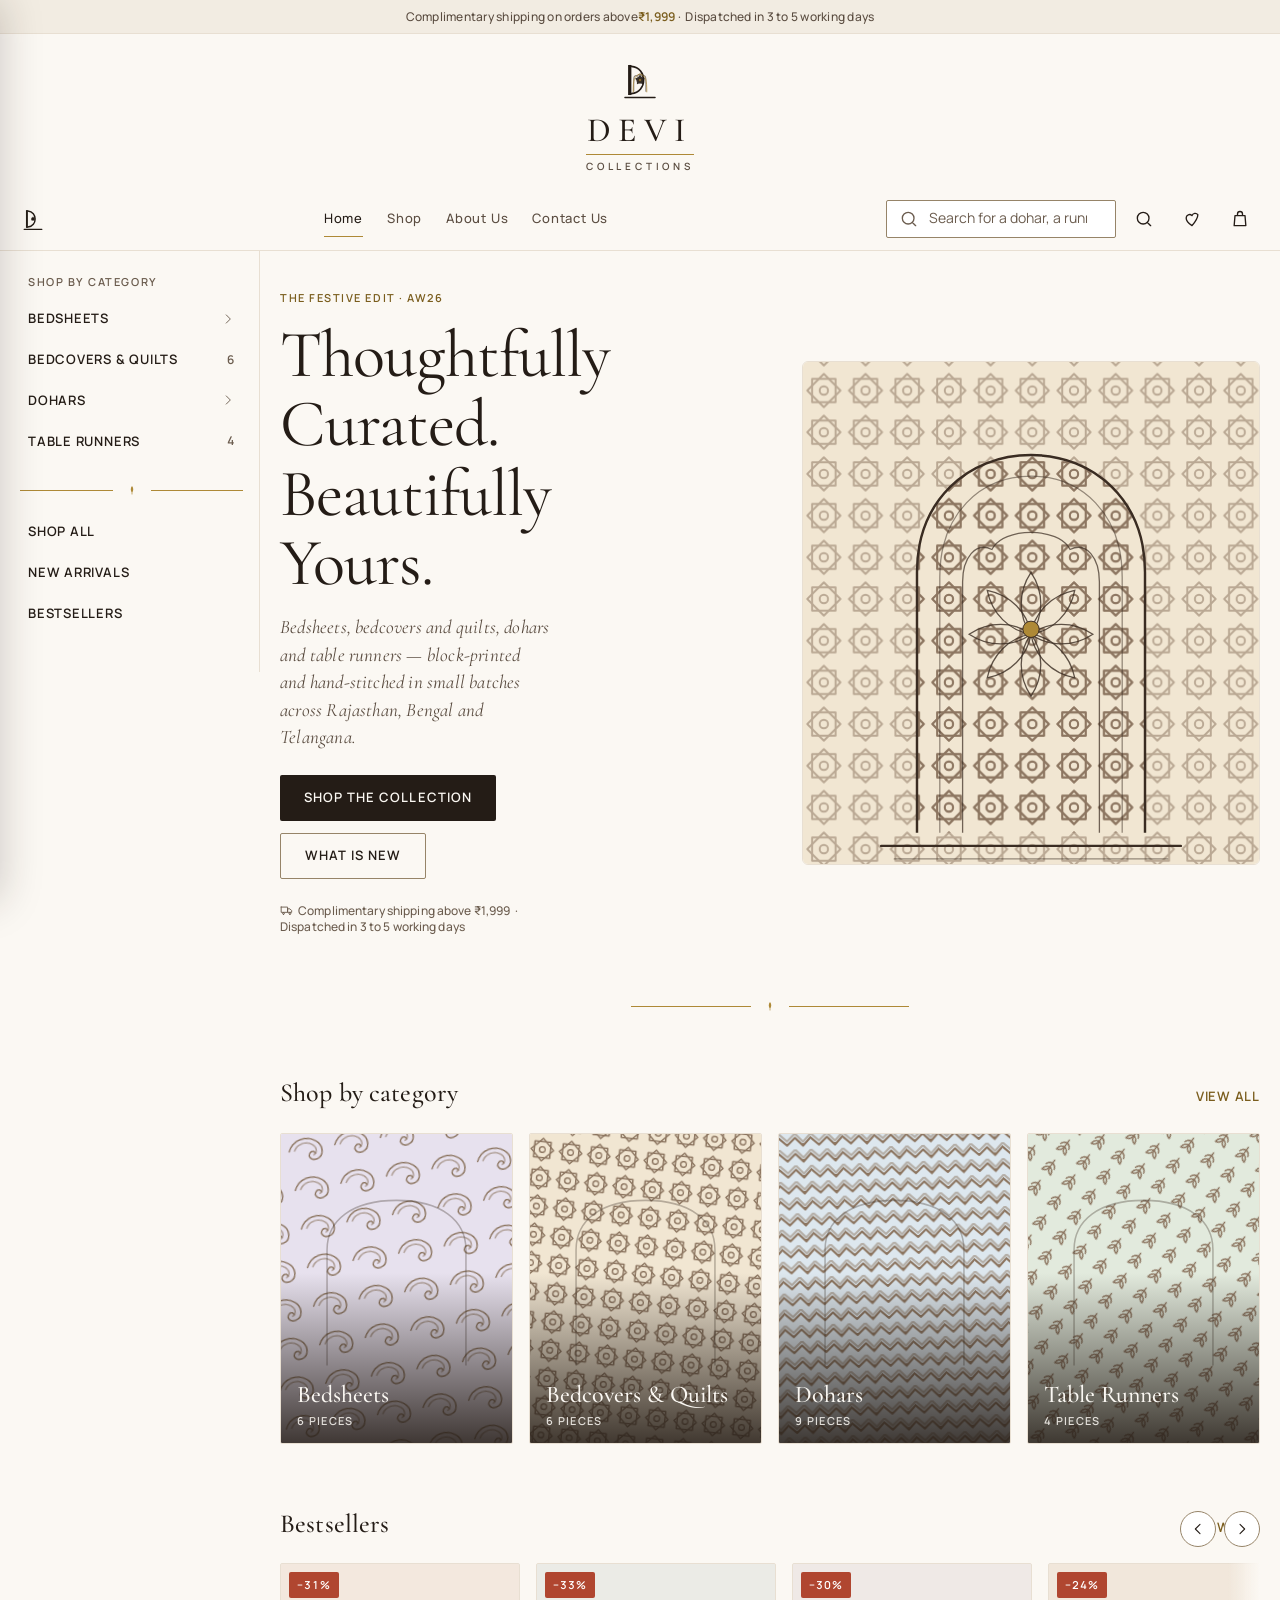
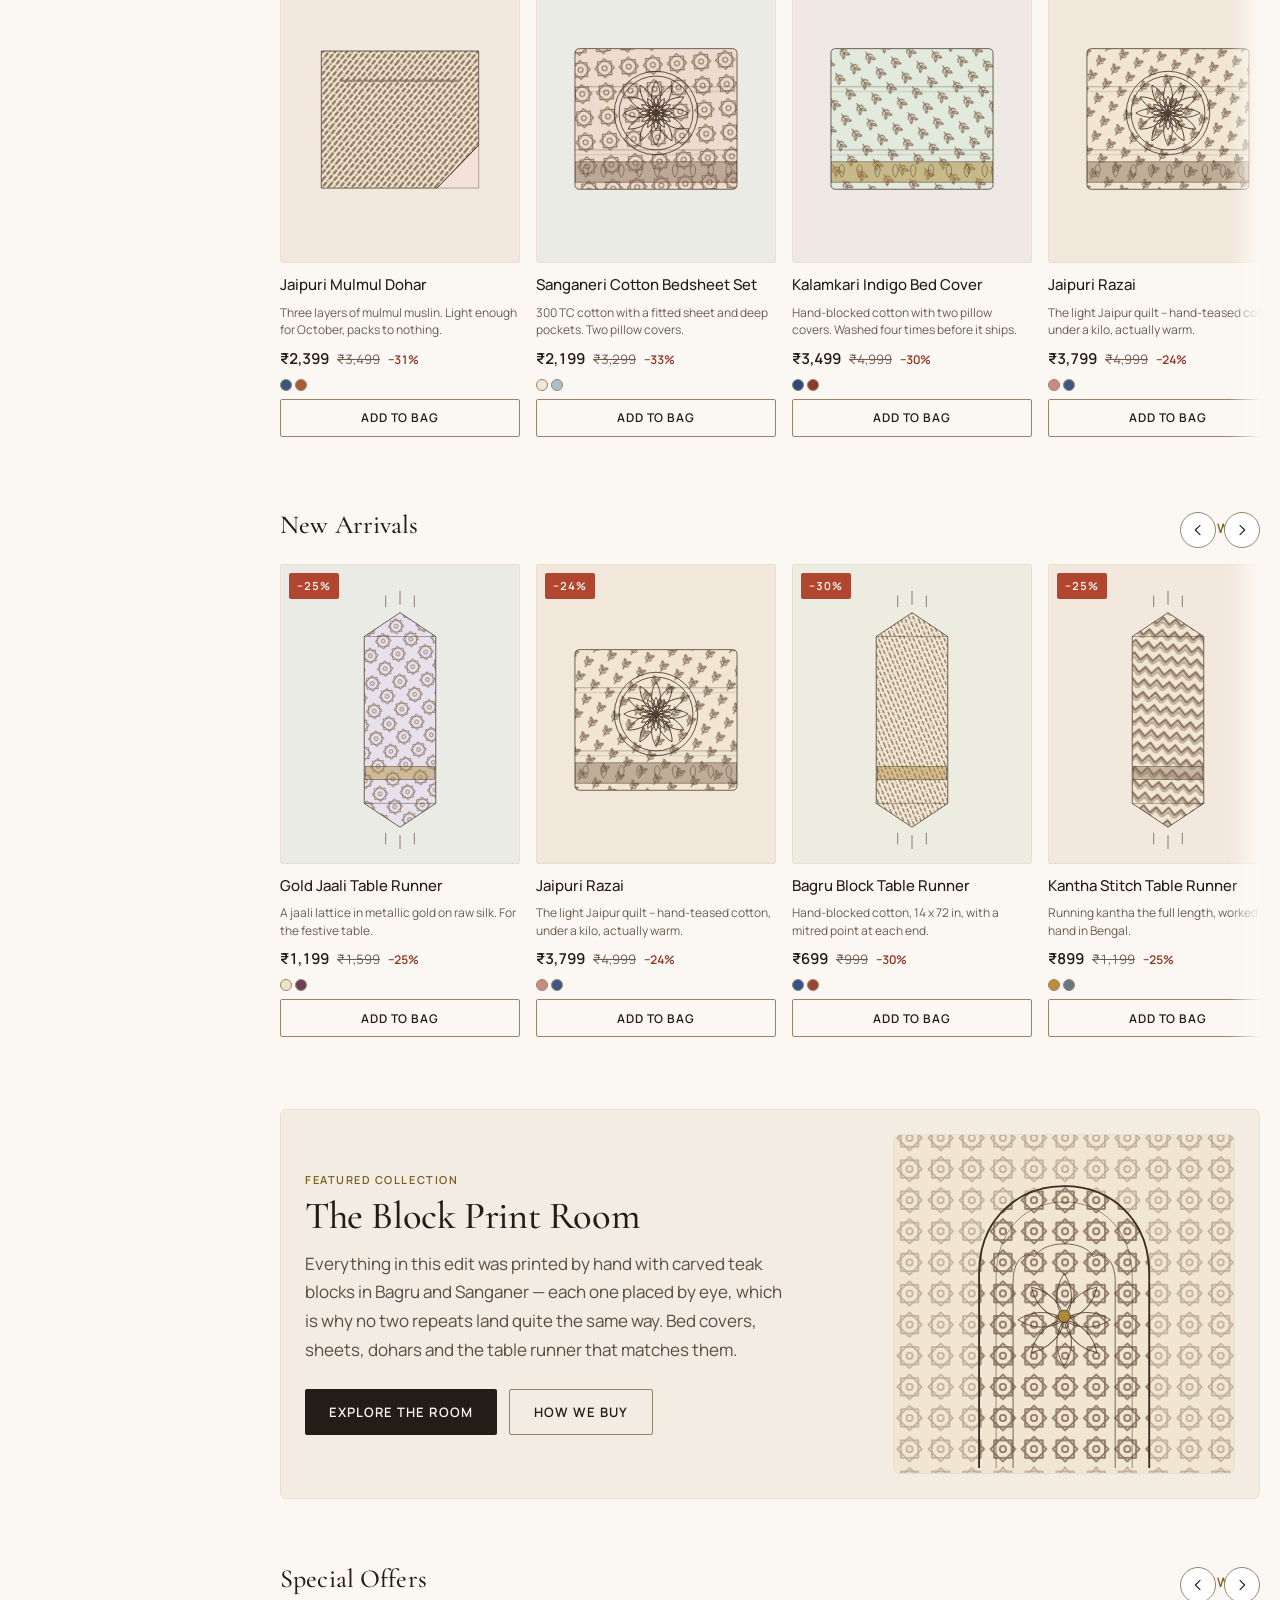
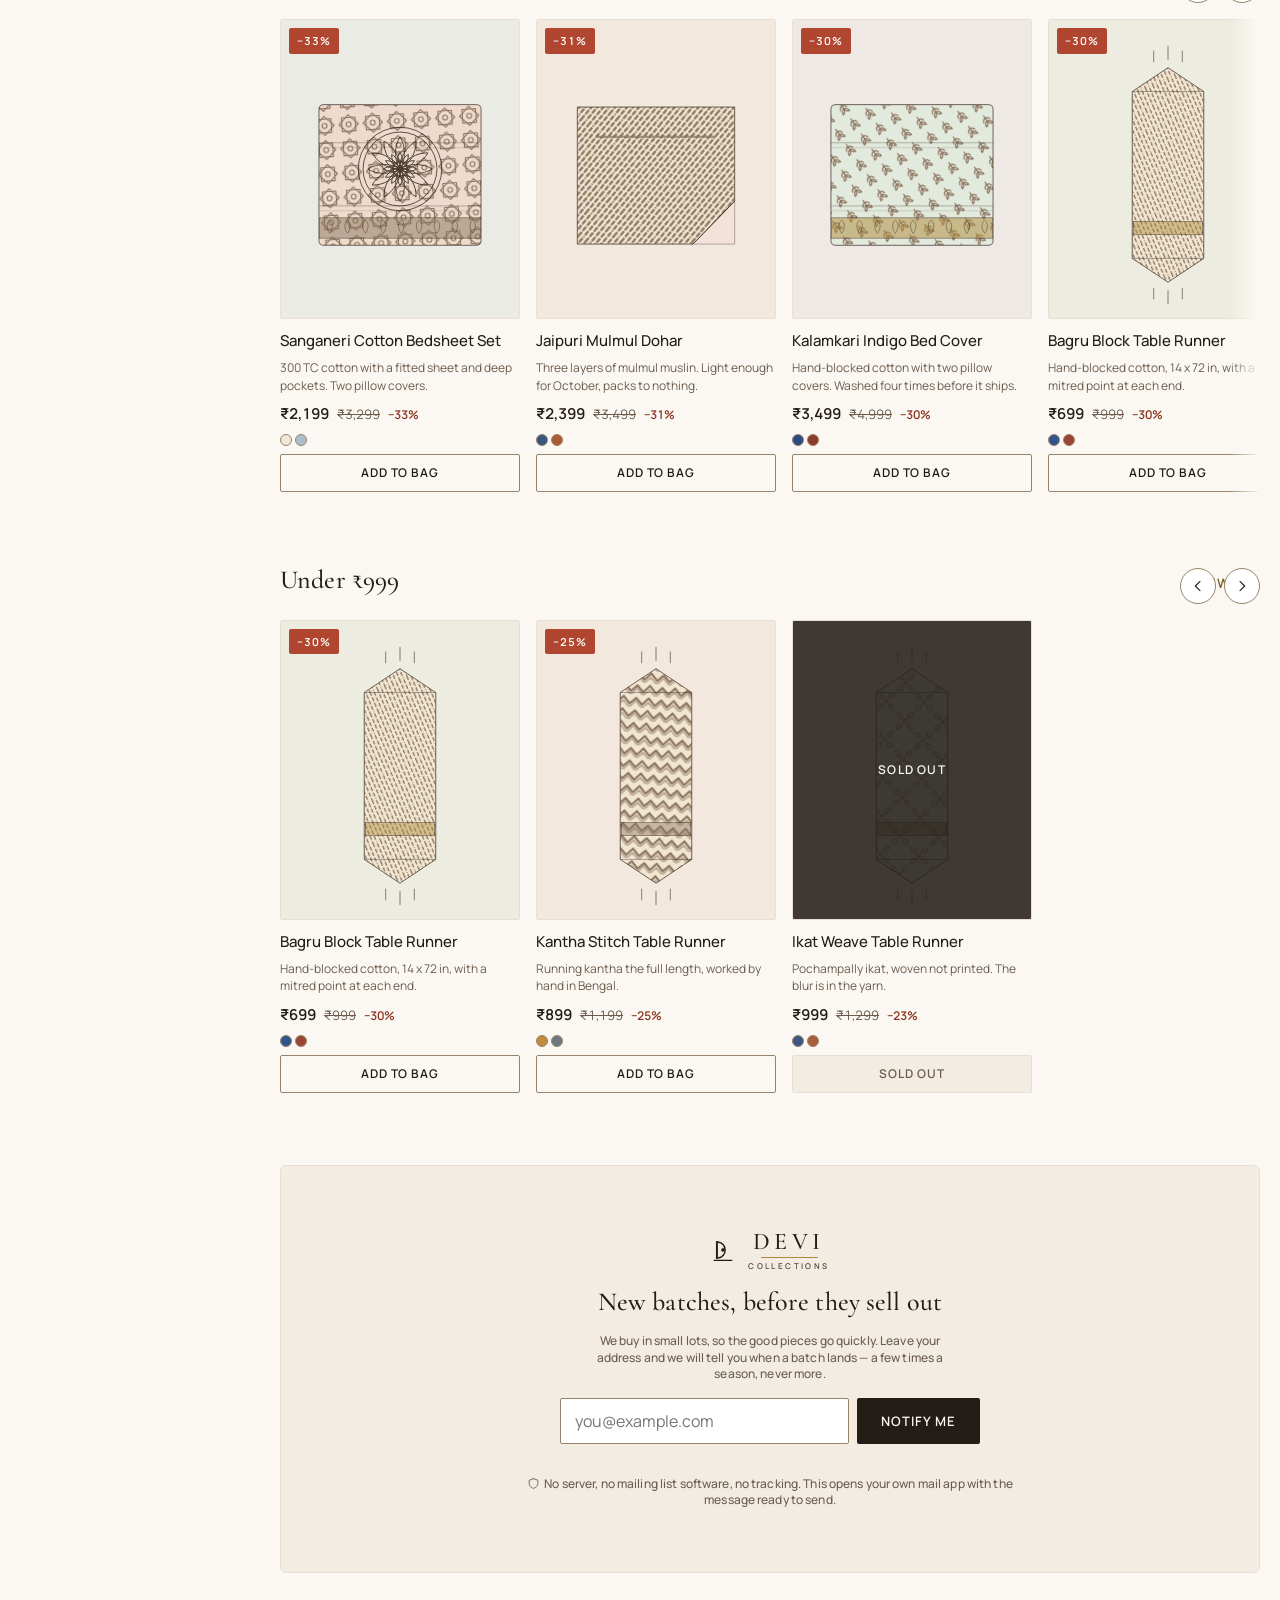
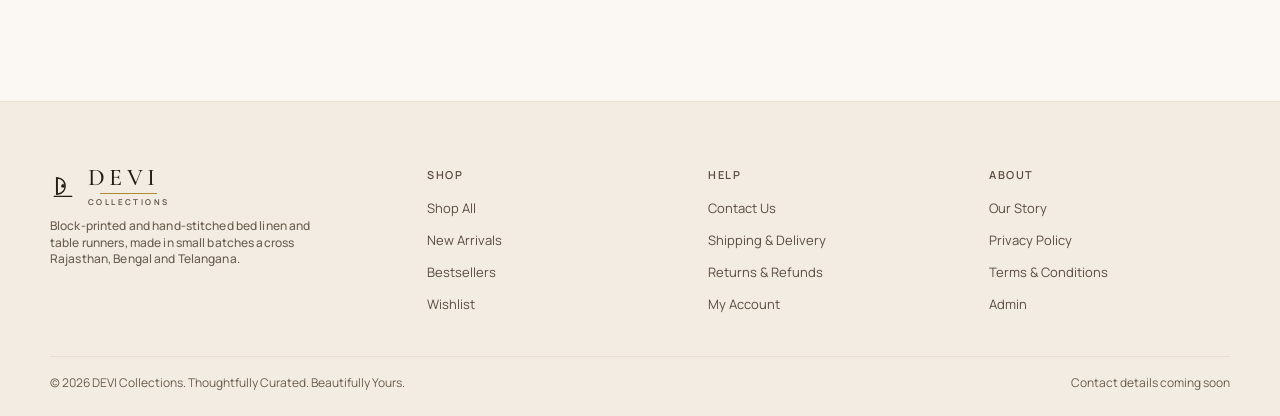
==== commit 94253210: "Remove what the narrowing left behind, and make routes.pl see it The last push left a footer link to" ====
--- a/docs/index.html
+++ b/docs/index.html
@@ -874,9 +874,11 @@
 }
 .tree-top[aria-expanded="true"] .chev{ transform:rotate(90deg); }
 
-/* A single-child group renders as a PLAIN LINK, not a disclosure.
-   ⚠️ Ethnic Wear -> Kurtis is the only one, which is exactly why it gets
-   missed: an expand arrow that reveals one row reads as a broken menu. */
+/* A group with one child -- or none -- renders as a PLAIN LINK, not a
+   disclosure.
+   ⚠️ Bedcovers & Quilts and Table Runners have no children at all, which
+   is exactly why this gets missed: an expand arrow that reveals one row, or
+   none, reads as a broken menu. */
 .tree-top.is-leaf .chev{ display:none; }
 
 /* ⚠️ Animating to height:auto is impossible. grid-template-rows 0fr -> 1fr
@@ -1860,8 +1862,8 @@
       <div>
         <div id="ftr-logo"></div>
         <p class="t-micro dim" style="margin-top:var(--s3);max-width:34ch">
-          Hand-blocked bed linen, decorative artefacts, kurtis and the useful
-          things. Made in small batches across Rajasthan, Bengal and Kerala.
+          Block-printed and hand-stitched bed linen and table runners, made in
+          small batches across Rajasthan, Bengal and Telangana.
         </p>
       </div>
       <div>
@@ -1870,7 +1872,6 @@
           <li><a href="#/shop">Shop All</a></li>
           <li><a href="#/new">New Arrivals</a></li>
           <li><a href="#/best">Bestsellers</a></li>
-          <li><a href="#/c/gift-vouchers">Gift Vouchers</a></li>
           <li><a href="#/wishlist">Wishlist</a></li>
         </ul>
       </div>
@@ -3858,7 +3859,7 @@
         },
         {
           "t": "p",
-          "v": "This has a consequence we would rather state than have you discover: pieces vary. Two of the same bed cover will not be identical, a hand-carved pair of elephants will differ about the ears, and a dhokra casting is unrepeatable because the mould is destroyed to release it. If you need two things to match exactly, tell us before you order and we will check."
+          "v": "This has a consequence we would rather state than have you discover: pieces vary. Two of the same bed cover will not be identical, an indigo dyed one week sits a shade apart from the next week's vat, and every kantha patchwork quilt is cut from whatever saris came in. If you need two things to match exactly, tell us before you order and we will check."
         },
         {
           "t": "h2",
@@ -3871,7 +3872,7 @@
       ],
       "eyebrow": "Our Story",
       "title": "About DEVI Collections",
-      "updated": "2026-10-01"
+      "updated": "2026-11-04"
     },
     "contact": {
       "blocks": [
@@ -3992,10 +3993,9 @@
         {
           "t": "ul",
           "v": [
-            "Gift cards and shopping vouchers, once the code has been issued.",
             "Anything made or altered to order.",
             "Anything washed or worn, unless the fault is ours.",
-            "Variation in a hand-made piece. Block print registers unevenly, kantha stitching is irregular, and a dhokra casting is unrepeatable. That is what you are buying, and the product pages say so."
+            "Variation in a hand-made piece. Block print registers unevenly, kantha stitching is irregular, and handloom ikat feathers differently at every edge. That is what you are buying, and the product pages say so."
           ]
         },
         {
@@ -4017,7 +4017,7 @@
       ],
       "eyebrow": "Policy",
       "title": "Returns & Refunds",
-      "updated": "2026-10-01"
+      "updated": "2026-11-04"
     },
     "shipping": {
       "blocks": [
@@ -4035,11 +4035,11 @@
         },
         {
           "t": "h2",
-          "v": "Bulky items"
+          "v": "Oversized items"
         },
         {
           "t": "p",
-          "v": "Stools are furniture and travel as furniture. A bulky-item handling charge applies once per item in the basket, not per unit of quantity, and it is shown separately at checkout so you can see exactly what it is for."
+          "v": "Anything oversized travels as freight rather than as a parcel. Its handling charge applies once per oversized item in the basket, not per unit of quantity, and it is shown separately at checkout so you can see exactly what it is for."
         },
         {
           "t": "h2",
@@ -4072,7 +4072,7 @@
       ],
       "eyebrow": "Policy",
       "title": "Shipping & Delivery",
-      "updated": "2026-10-01"
+      "updated": "2026-11-04"
     },
     "terms": {
       "blocks": [
@@ -4111,14 +4111,6 @@
         {
           "t": "p",
           "v": "Colour, print registration, stitching and dimensions vary between pieces of the same product. Photographs and the generated artwork on this site are representative, not exact. This variation is not a defect and is not grounds for return."
-        },
-        {
-          "t": "h2",
-          "v": "Gift cards and vouchers"
-        },
-        {
-          "t": "p",
-          "v": "Valid for twelve months from the date we issue the code. Issued by hand after we confirm your order, not automatically by this website. Part-redeemable, not exchangeable for cash, and not replaceable if lost."
         },
         {
           "t": "h2",
@@ -4139,7 +4131,7 @@
       ],
       "eyebrow": "Policy",
       "title": "Terms & Conditions",
-      "updated": "2026-10-01"
+      "updated": "2026-11-04"
     }
   }
 };
@@ -6552,7 +6544,8 @@
 // CATEGORY SILHOUETTES — the highest-value idea in this engine.
 //
 // The patterned fill is clipped to a per-category path, so the SAME bagru
-// print reads as a kurti on a kurti and as a folded bedsheet on a bedsheet.
+// print reads as a folded sheet on a bedsheet and as a narrow band on a
+// table runner.
 // One mechanism solves both "distinct per product" and "appropriate to the
 // category" at once.
 //
@@ -7493,7 +7486,7 @@
       crumbs: [{ label: 'Home', href: '#/' }, { label: 'Search' }],
       emptyHead: q ? `Nothing matched “${q}”.` : 'What are you looking for?',
       emptyBody: q
-        ? 'Try a broader word — “dohar”, “brass”, “pouch” — or browse a category from the sidebar.'
+        ? 'Try a broader word — “dohar”, “kantha”, “runner” — or browse a category from the sidebar.'
         : 'Search by product name, by a fabric or craft, or by category.',
       emptyCta: 'Shop all', emptyHref: '#/shop',
       footNote: q && found.length ? suggestions(cats) : '',
